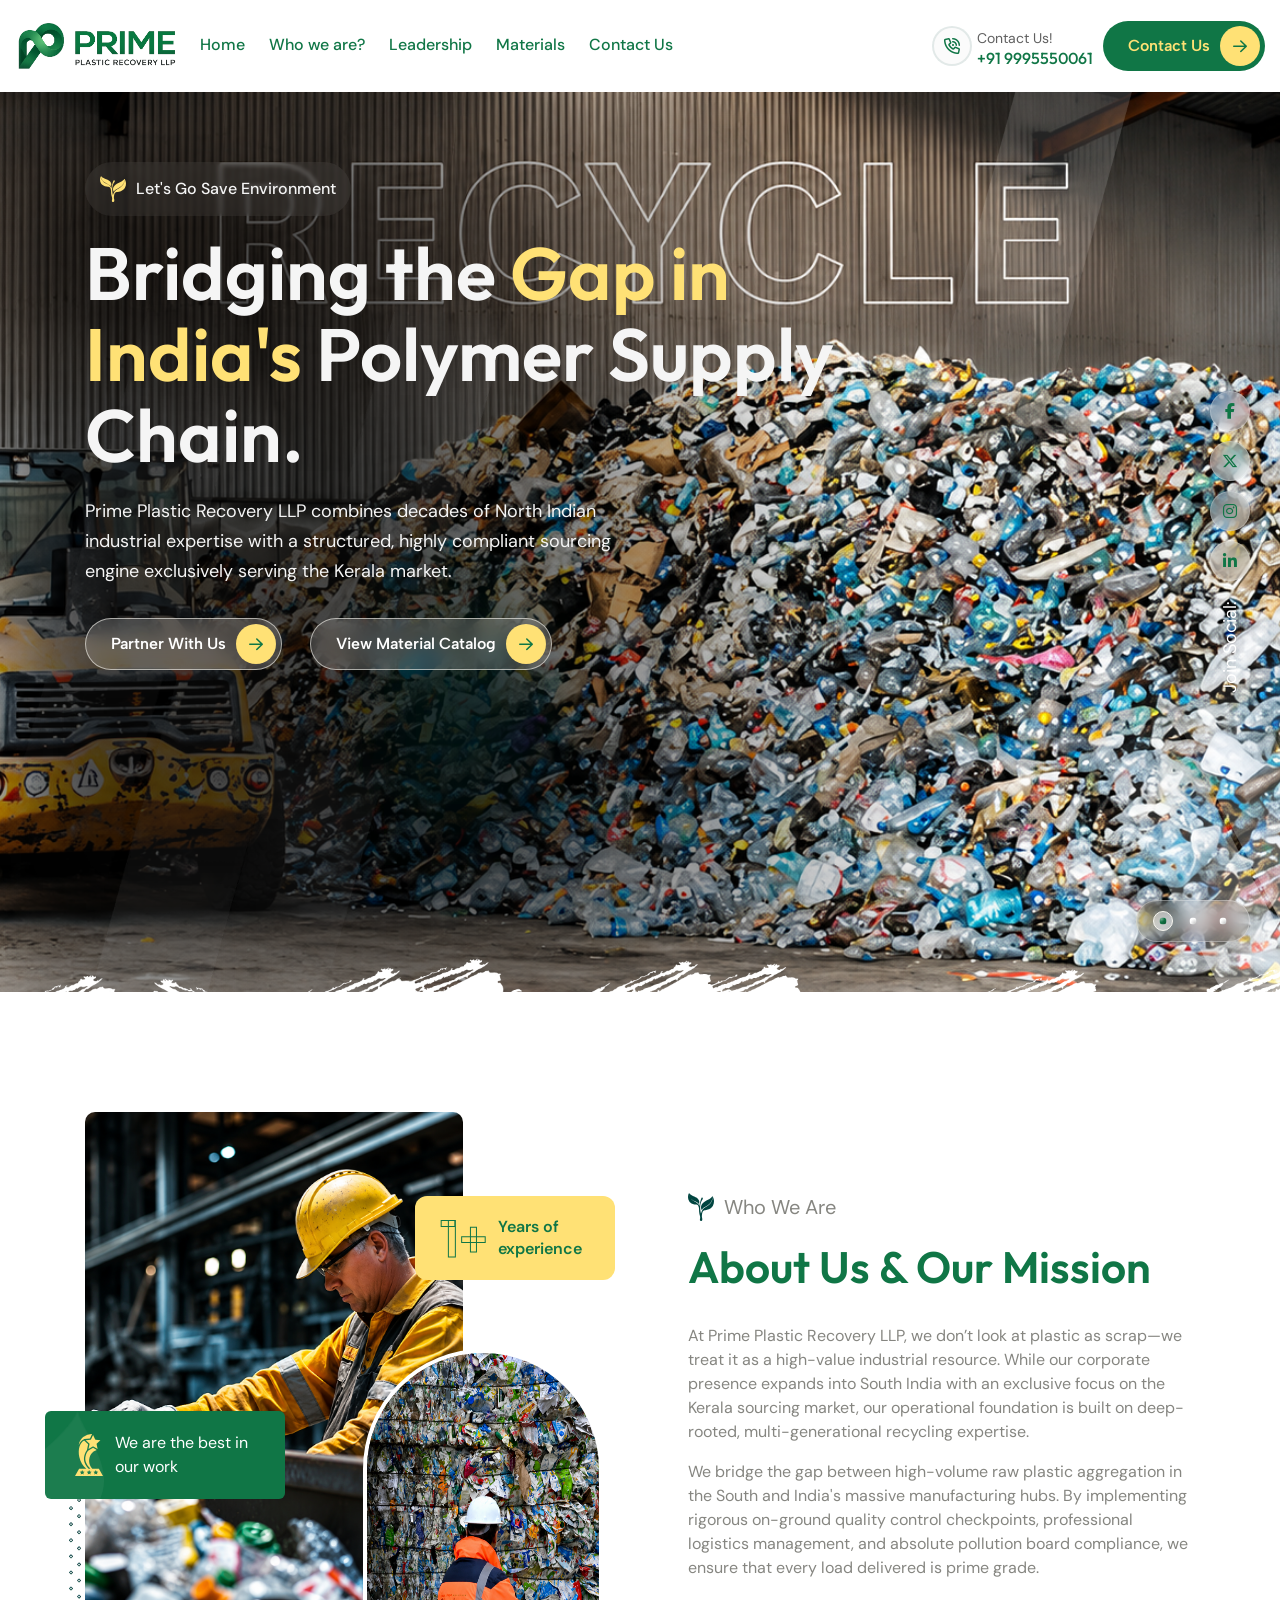
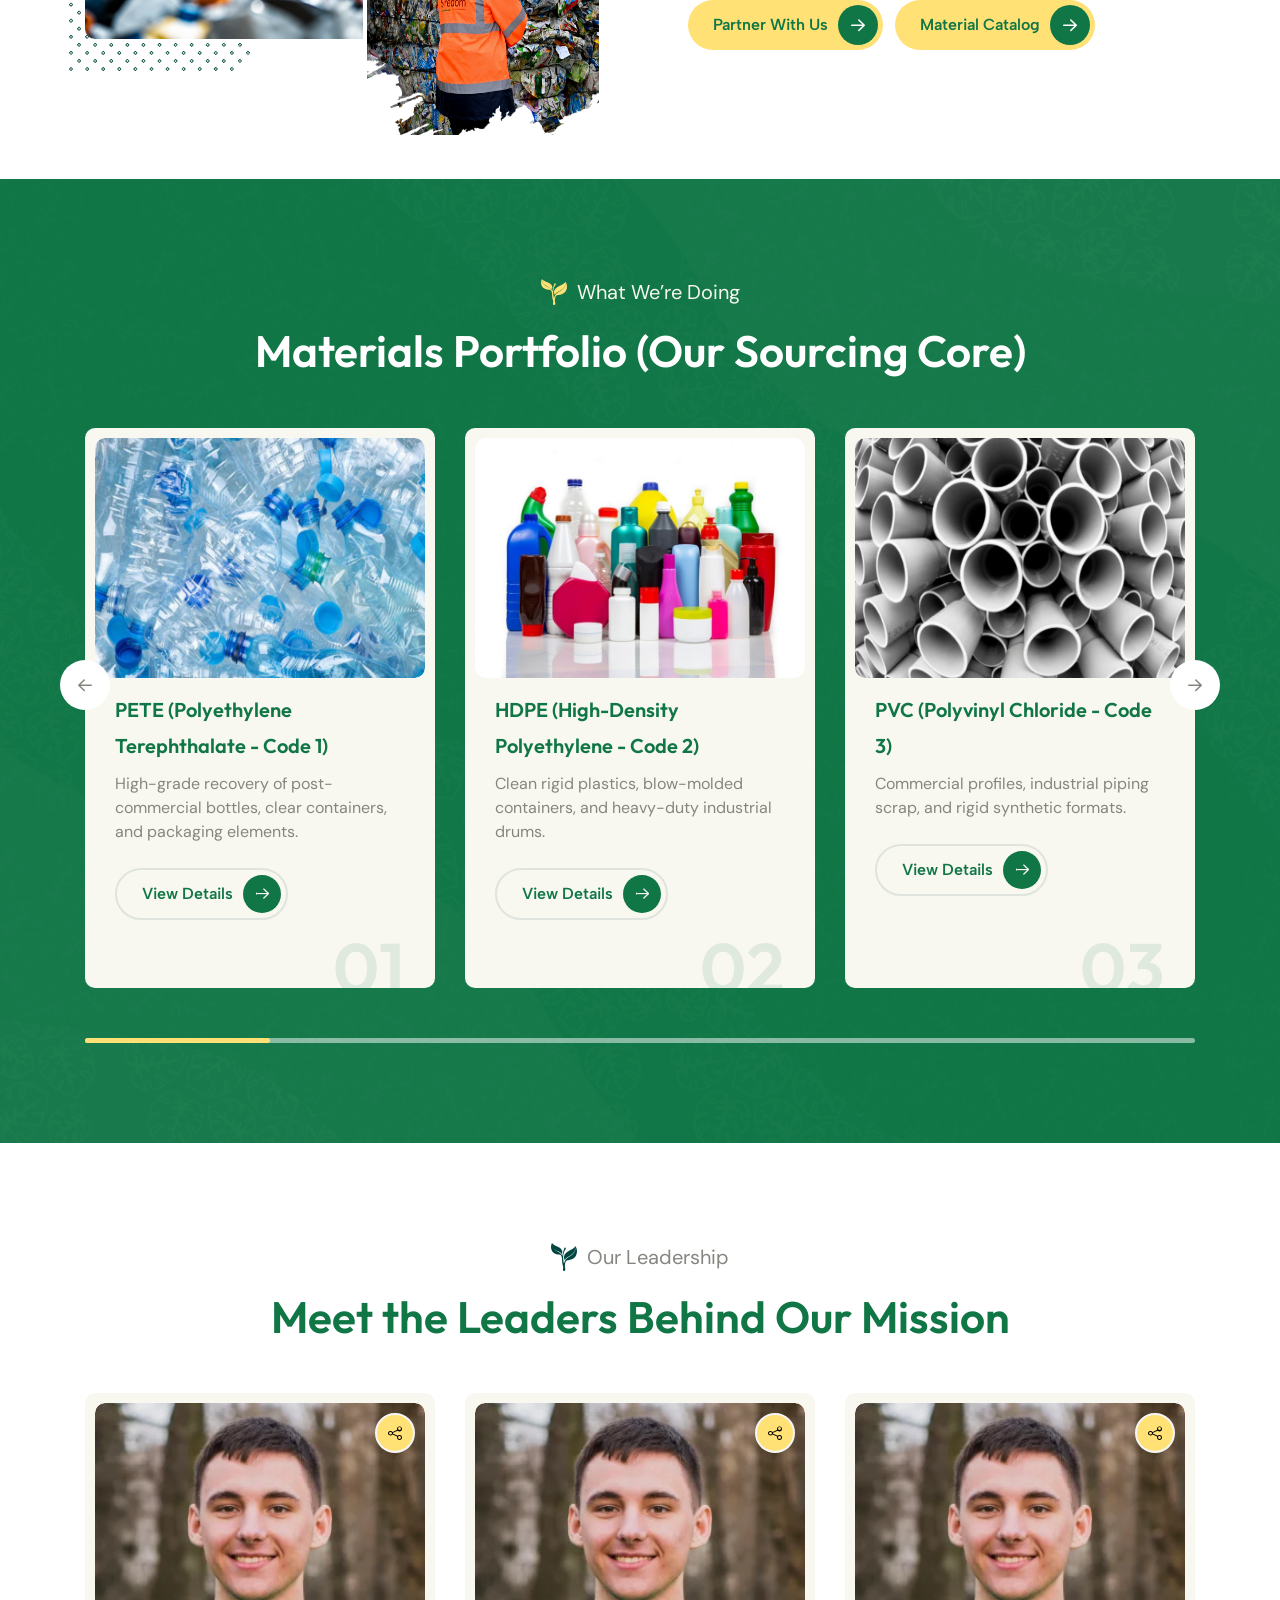
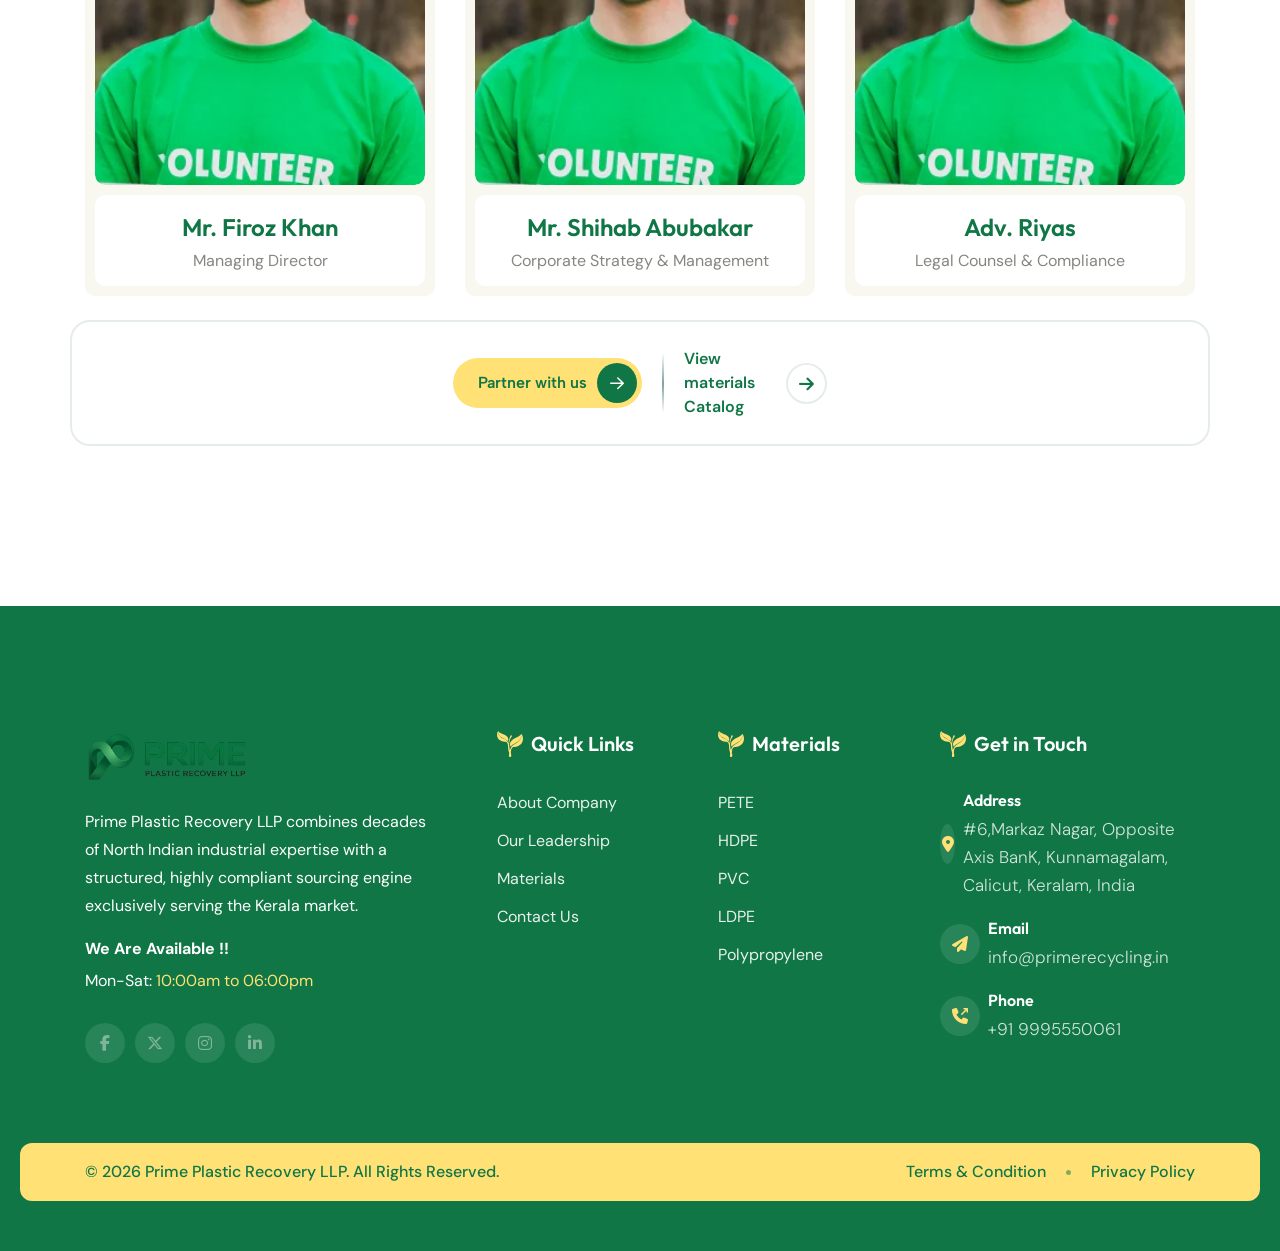
==== index.html @ 5f4ef7d2 "first commit" ====
<!DOCTYPE html>
<html lang="en">

<head>
	<!-- Required meta tags -->
	<meta charset="utf-8"/>
	<meta name="viewport" content="width=device-width, initial-scale=1, shrink-to-fit=no"/>

	<title>Prime Plastic Recovery LLP</title>

	<!-- Favicon -->
	<link rel="shortcut icon" type="image/x-icon" href="assets/img/logo/fev.png"/>

	<!-- Google fonts -->
	<link rel="preconnect" href="https://fonts.googleapis.com/"/>
	<link rel="preconnect" href="https://fonts.gstatic.com/" crossorigin/>
	<link href="https://fonts.googleapis.com/css2?family=Albert+Sans:ital,wght@0,100..900;1,100..900&amp;family=DM+Sans:ital,opsz,wght@0,9..40,100..1000;1,9..40,100..1000&amp;family=Outfit:wght@100..900&amp;display=swap" rel="stylesheet"/>

	<!-- Vendors Css -->
	<link rel="stylesheet" href="assets/vendor/animate/animate.min.css"/>
	<link rel="stylesheet" href="assets/vendor/fontawesome-pro/fontawesome.min.css"/>
	<link rel="stylesheet" href="assets/vendor/bootstrap/bootstrap.min.css"/>
	<link rel="stylesheet" href="assets/vendor/swiper/swiper-bundle.min.css"/>
	<link rel="stylesheet" href="assets/vendor/aos/aos.css"/>
	<link rel="stylesheet" href="assets/vendor/fancybox/fancybox.css"/>

	<!-- Main CSS -->
	<link rel="stylesheet" href="assets/css/spacing.css"/>
	<link rel="stylesheet" href="assets/css/main.css"/>
</head>

<body>

<!-- header-section start -->
<header class="header-section-3">
	<div class="header-bottom">
		<div class="container-fluid">
			<div class="row">
				<div class="col-xl-12">
					<div class="header-bottom-layout">
						<div class="header-left">
							<div class="logo-wrap">
								<a href='index.html'>
									<img src="assets/img/logo/logo.png" alt="logo"/>
								</a>
							</div>
							<nav class="main-menu d-none d-xl-block">
								<ul>
									<li><a href='index.html'>Home</a></li>
									<li><a href='about.html'>Who we are?</a></li>
									<li><a href='services.html'>Leadership</a></li>
									<li><a href='services.html'>Materials</a></li>
									<li><a href='contact.html'>Contact Us</a></li>
								</ul>
							</nav>
						</div>
						<div class="header-right">
							<div class="header-info d-none d-xl-flex">
								<div class="header-info-icon">
									<i class="fa-regular fa-phone-volume"></i>
								</div>
								<div class="header-info-content">
									<span>Contact Us!</span>
									<p><a href="tel:+919995550061">+91 9995550061</a></p>
								</div>
							</div>
							<div class="header-btn-wrap d-none d-xl-flex">
								<a class='e-primary-btn has-icon' href='contact.html'>
									Contact Us
									<span class="icon-wrap">
										<span class="icon"><i class="fa-regular fa-arrow-right"></i><i class="fa-regular fa-arrow-right"></i></span>
									</span>
								</a>
							</div>
							
							<div class="header-bar open-mobile-menu d-xl-none" data-toggle="menubar">
								<div class="bar bar-1"></div>
								<div class="bar bar-2"></div>
								<div class="bar bar-3"></div>
							</div>
						</div>
					</div>
				</div>
			</div>
		</div>
	</div>
</header>
<!-- header-section end -->

<!-- off-canvas-sidebar start -->
<div class="off-canvas-sidebar">
	<div class="off-canvas-sidebar-body">
		<div class="off-canvas-sidebar-close" data-close="sidebar">
			<i class="fa-regular fa-xmark"></i>
		</div>
		<div class="off-canvas-logo m-b-20">
			<a href='index.html'>
				<img src="assets/img/logo/logo.svg" alt="logo"/>
			</a>
		</div>
		<div class="off-canvas-text m-b-30">
			<p>
				Prime Plastic Recovery LLP
combines decades of North Indian industrial expertise with a structured, highly compliant sourcing engine exclusively serving the Kerala market.
			</p>
		</div>
		<div class="off-canvas-thumb m-b-40">
			<img src="assets/img/thumbs/thumb-3.webp" alt="thumb"/>
		</div>
		<div class="off-canvas-contact m-b-40">
			<a href="#" class="off-canvas-contact-item">
				<div class="icon">
					<i class="fa-solid fa-location-dot"></i>
				</div>
				<div class="text">
					<h6>Address</h6>
					<p>#6,Markaz Nagar, Opposite Axis BanK, Kunnamagalam, Calicut, Keralam, India</p>
				</div>
			</a>
			<a href="mailto:info@primerecycling.in" class="off-canvas-contact-item">
				<div class="icon">
					<i class="fa-solid fa-paper-plane"></i>
				</div>
				<div class="text">
					<h6>Email</h6>
					<p>info@primerecycling.in</p>
				</div>
			</a>
			<a href="tel:+70264566579" class="off-canvas-contact-item">
				<div class="icon">
					<i class="fa-solid fa-phone-arrow-up-right"></i>
				</div>
				<div class="text">
					<h6>Phone</h6>
					<p>+91 9995550061</p>
				</div>
			</a>
		</div>
		<div class="off-canvas-social-links">
			<a href="https://facebook.com/">
				<i class="fab fa-facebook-f"></i>
			</a>
			<a href="https://twitter.com/">
				<i class="fab fa-x-twitter"></i>
			</a>
			<a href="https://www.instagram.com/">
				<i class="fab fa-instagram"></i>
			</a>
			<a href="https://linkedin.com/">
				<i class="fab fa-linkedin-in"></i>
			</a>
		</div>
	</div>
	<div class="off-canvas-sidebar-overlay" data-close="sidebar"></div>
</div>
<!-- off-canvas-sidebar end -->

<!-- off-canvas-menubar start -->
<div class="off-canvas-menubar">
	<div class="off-canvas-menubar-body">
		<div class="off-canvas-head">
			<div class="off-canvas-logo">
				<a href='index.html'>
					<img src="assets/img/logo/logo.svg" alt="logo"/>
				</a>
			</div>
			<div class="off-canvas-menubar-close" data-close="menubar">
				<i class="fa-regular fa-xmark"></i>
			</div>
		</div>
		<div class="off-canvas-menu">
			<ul>
				<li><a href='index.html'>Home</a></li>
				<li><a href='about.html'>Who we are?</a></li>
				<li><a href='services.html'>Leadership</a></li>
				<li><a href='services.html'>Materials</a></li>
				<li><a href='contact.html'>Contact Us</a></li>
			</ul>
		</div>
	</div>
	<div class="off-canvas-menubar-overlay" data-close="menubar"></div>
</div>
<!-- off-canvas-menubar end -->

<main >
	<!-- hero-section start -->
	<section class="hero-slider-active-1" >
		<div class="swiper">
			<div class="swiper-wrapper">
				<div class="swiper-slide">
					<div class="hero-side" style="background-image: url(assets/img/bg/hero\ 1.png)">
						<div class="container">
							<div class="row">
								<div class="col-xl-12">
									<div class="hero-content-1">
										<div class="subtitle" data-animation="animate__fadeInUp" data-delay="0.3s">
											<img src="assets/img/icons/icon-1.svg" alt="icon-1"/>
											<span>Let's Go Save Environment</span>
										</div>
										<div class="title" data-animation="animate__fadeInUp" data-delay="0.4s">
											<h1>
												Bridging the <span>Gap in India's</span> Polymer Supply Chain.
											</h1>
										</div>
										<div class="text" data-animation="animate__fadeInUp" data-delay="0.5s">
											<p>
												Prime Plastic Recovery LLP
												combines decades of North Indian industrial expertise with a structured, highly compliant sourcing engine exclusively serving the Kerala market.
											</p>
										</div>
										<div class="join-us" data-animation="animate__fadeInUp" data-delay="0.6s">
											<a class='e-primary-btn has-icon' href=''>
												Partner With Us
												<span class="icon-wrap"><span class="icon"><i class="fa-regular fa-arrow-right"></i><i class="fa-regular fa-arrow-right"></i></span></span>
											</a>
											<a class='e-primary-btn has-icon' href='.'>
												View Material Catalog
												<span class="icon-wrap"><span class="icon"><i class="fa-regular fa-arrow-right"></i><i class="fa-regular fa-arrow-right"></i></span></span>
											</a>
										</div>
										
									</div>
								</div>
							</div>
						</div>
						<div class="group-shape-1">
							<img src="assets/img/shapes/group-shape-1.webp" alt="group-shape-1"/>
						</div>
						<div class="s-shape-1">
							<img src="assets/img/shapes/shape-2.webp" alt="s-shape-1"/>
						</div>
					</div>
				</div>
				<div class="swiper-slide">
					<div class="hero-side" style="background-image: url(assets/img/bg/hero\ 2.png)">
						<div class="container">
							<div class="row">
								<div class="col-xl-12">
									<div class="hero-content-1">
										<div class="subtitle" data-animation="animate__fadeInUp" data-delay="0.3s">
											<img src="assets/img/icons/icon-1.svg" alt="icon-1"/>
											<span>Let’s Act for Nature’s Future</span>
										</div>
										<div class="title" data-animation="animate__fadeInUp" data-delay="0.4s">
											<h1>
													Bridging the <span>Gap in India's</span> Polymer Supply Chain.
											</h1>
										</div>
										<div class="text" data-animation="animate__fadeInUp" data-delay="0.5s">
											<p>
												Prime Plastic Recovery LLP
												combines decades of North Indian industrial expertise with a structured, highly compliant sourcing engine exclusively serving the Kerala market.
											</p>
										</div>
										<div class="join-us" data-animation="animate__fadeInUp" data-delay="0.6s">
											<a class='e-primary-btn has-icon' href='.'>
												Partner With Us
												<span class="icon-wrap"><span class="icon"><i class="fa-regular fa-arrow-right"></i><i class="fa-regular fa-arrow-right"></i></span></span>
											</a>
											<a class='e-primary-btn has-icon' href='.'>
												View Material Catalog
												<span class="icon-wrap"><span class="icon"><i class="fa-regular fa-arrow-right"></i><i class="fa-regular fa-arrow-right"></i></span></span>
											</a>
										</div>
									</div>
								</div>
							</div>
						</div>
						<div class="group-shape-1">
							<img src="assets/img/shapes/group-shape-1.webp" alt="group-shape-1"/>
						</div>
						<div class="s-shape-1">
							<img src="assets/img/shapes/shape-2.webp" alt="s-shape-1"/>
						</div>
					</div>
				</div>
				<div class="swiper-slide">
					<div class="hero-side" style="background-image: url(assets/img/bg/hero\ 3.png)">
						<div class="container">
							<div class="row">
								<div class="col-xl-12">
									<div class="hero-content-1">
										<div class="subtitle" data-animation="animate__fadeInUp" data-delay="0.3s">
											<img src="assets/img/icons/icon-1.svg" alt="icon-1"/>
											<span>Let's Go Save Environment</span>
										</div>
										<div class="title" data-animation="animate__fadeInUp" data-delay="0.4s">
											<h1>
													Bridging the <span>Gap in India's</span> Polymer Supply Chain.
											</h1>
										</div>
										<div class="text" data-animation="animate__fadeInUp" data-delay="0.5s">
											<p>
												Prime Plastic Recovery LLP
												combines decades of North Indian industrial expertise with a structured, highly compliant sourcing engine exclusively serving the Kerala market.
											</p>
										</div>
										<div class="join-us" data-animation="animate__fadeInUp" data-delay="0.6s">
											<a class='e-primary-btn has-icon' href='.'>
												Partner With Us
												<span class="icon-wrap"><span class="icon"><i class="fa-regular fa-arrow-right"></i><i class="fa-regular fa-arrow-right"></i></span></span>
											</a>
											<a class='e-primary-btn has-icon' href='.'>
												View Material Catalog
												<span class="icon-wrap"><span class="icon"><i class="fa-regular fa-arrow-right"></i><i class="fa-regular fa-arrow-right"></i></span></span>
											</a>
										</div>
									</div>
								</div>
							</div>
						</div>
						<div class="group-shape-1">
							<img src="assets/img/shapes/group-shape-1.webp" alt="group-shape-1"/>
						</div>
						<div class="s-shape-1">
							<img src="assets/img/shapes/shape-2.webp" alt="s-shape-1"/>
						</div>
					</div>
				</div>
			</div>
		</div>
		<div class="hero-slider-pagination-1"></div>
		<div class="hero-slider-social">
			<div class="social-links">
				<a href="https://facebook.com/">
					<i class="fab fa-facebook-f"></i>
				</a>
				<a href="https://twitter.com/">
					<i class="fab fa-x-twitter"></i>
				</a>
				<a href="https://www.instagram.com/">
					<i class="fab fa-instagram"></i>
				</a>
				<a href="https://linkedin.com/">
					<i class="fab fa-linkedin-in"></i>
				</a>
			</div>
			<div class="text">Join Social:</div>
		</div>
	</section>
	<!-- hero-section end -->
    <!-- about-us-section start -->
	<section class="about-us-section m-t-120 m-t-md-100 m-t-xs-80">
		<div class="container">
			<div class="row align-items-center">
				<div class="col-xl-6">
					<div class="shape-wrapped-thumb-1" data-aos="fade-up" data-aos-duration="1000" data-aos-delay="200">
						<img src="assets/img/thumbs/abt-2.png" alt="thumb"/>
						<div class="experience-shape-2">
							<h3>
								<span class="purecounter" data-purecounter-duration="2" data-purecounter-end="2">0</span>+
							</h3>
							<p>Years of experience</p>
						</div>
						<div class="award-shape" style="background-image: url(assets/img/shapes/shape-18.webp)">
							<img src="assets/img/icons/icon-6.svg" alt="icon"/>
							<p>We are the best in our work</p>
						</div>
						<div class="box-shape">
							<img src="assets/img/shapes/shape-14.webp" alt="box-shape"/>
						</div>
						<div class="positioned-shape">
							<div class="shape-wrapped-thumb-2">
								<div class="video-thumb">
									<img src="assets/img/thumbs/abt-1.png" style="height: 390px !important; ;" alt="thumb"/>
								</div>
								<div class="vector-shape">
									<img src="assets/img/shapes/shape-19.webp" alt="vector-shape"/>
								</div>
							</div>
						</div>
					</div>
				</div>
				<div class="col-xl-6 ps-5 mb-5">
					<div class="why-us-content" data-aos="fade-up" data-aos-delay="400" data-aos-duration="1000">
						<div class="common-subtitle">
							<img alt="icon-2" src="assets/img/icons/icon-2.svg"> <span>Who We Are</span>
						</div>
						<div class="common-title text-start">
							<h2>About Us & Our Mission</h2>
						</div>
						<div class="text">
							<p>At Prime Plastic Recovery LLP, we don’t look at plastic as scrap—we treat it as a high-value industrial resource. While our corporate presence expands into South India with an exclusive focus on the Kerala sourcing market, our operational foundation is built on deep-rooted, multi-generational recycling expertise.</p>
							<p>We bridge the gap between high-volume raw plastic aggregation in the South and India's massive manufacturing hubs. By implementing rigorous on-ground quality control checkpoints, professional logistics management, and absolute pollution board compliance, we ensure that every load delivered is prime grade.</p>
						</div>
						
						<div class="annual-donation-wrap">
							<div class="blog-btn">
								<a class='e-primary-btn has-icon' href='.'>Partner With Us <span class="icon-wrap"><span class="icon"><i class="fa-regular fa-arrow-right"></i> <i class="fa-regular fa-arrow-right"></i></span></span></a> &nbsp;
								<a class='e-primary-btn has-icon' href='.'>Material Catalog <span class="icon-wrap"><span class="icon"><i class="fa-regular fa-arrow-right"></i> <i class="fa-regular fa-arrow-right"></i></span></span></a>
							</div>
							
						</div>
					</div>
				</div>
			</div>
		</div>
	</section>
	<!-- about-us-section end -->

    <!-- services-we-offer-section start -->
	<section class="services-we-offer-section p-t-100 p-b-100 p-t-xs-80 p-b-xs-80" style="background-image: url('assets/img/bg/services-we-offer-bg.webp')">
		<div class="container">
			<div class="text-center m-b-50 m-b-xs-40">
				<div class="common-subtitle" data-aos="fade-up" data-aos-delay="200" data-aos-duration="1000">
					<img alt="icon" src="assets/img/icons/icon-1.svg"> <span>What We’re Doing</span>
				</div>
				<div class="common-title m-b-0" data-aos="fade-up" data-aos-delay="400" data-aos-duration="1000">
					<h2>Materials Portfolio (Our Sourcing Core)</h2>
				</div>
			</div>
			<div class="row">
				<div class="col-xl-12">
					<div class="service-slider-active" data-aos="fade-up" data-aos-delay="600" data-aos-duration="1000">
						<div class="swiper">
							<div class="swiper-wrapper">
								<div class="swiper-slide">
									<div class="service-card-3">
										<div class="thumb">
											<a href=''><img alt="thumb" src="assets/img/thumbs/PETE (Polyethylene Terephthalate - Code 1).png"></a>
										</div>
										<div class="content">
											<div class="donation-wrap">
												<div class="content-top">
													<div class="title">
														<h3><a href=''>PETE (Polyethylene Terephthalate - Code 1)</a></h3>
													</div>
													<div class="text">
														<p>High-grade recovery of post-commercial bottles, clear containers, and packaging elements.</p>
													</div>
												</div><a class='e-primary-btn has-icon d-btn' href=''>View Details <span class="icon-wrap"><span class="icon"><i class="fa-regular fa-arrow-right"></i> <i class="fa-regular fa-arrow-right"></i></span></span></a>
											</div>
										</div>
										<div class="card-number-2">
											<h1>01</h1>
										</div>
									</div>
								</div>
								<div class="swiper-slide">
									<div class="service-card-3">
										<div class="thumb">
											<a href=''><img alt="thumb" src="assets/img/thumbs/HDPE (High-Density Polyethylene - Code 2).png"></a>
										</div>
										<div class="content">
											<div class="donation-wrap">
												<div class="content-top">
													<div class="title">
														<h3><a href=''>HDPE (High-Density Polyethylene - Code 2)</a></h3>
													</div>
													<div class="text">
														<p> Clean rigid plastics, blow-molded containers, and heavy-duty industrial drums.</p>
													</div>
												</div><a class='e-primary-btn has-icon d-btn' href=''>View Details <span class="icon-wrap"><span class="icon"><i class="fa-regular fa-arrow-right"></i> <i class="fa-regular fa-arrow-right"></i></span></span></a>
											</div>
										</div>
										<div class="card-number-2">
											<h1>02</h1>
										</div>
									</div>
								</div>
								<div class="swiper-slide">
									<div class="service-card-3">
										<div class="thumb">
											<a href=''><img alt="thumb" src="assets/img/thumbs/_PVC (Polyvinyl Chloride - Code 3).png"></a>
										</div>
										<div class="content">
											<div class="donation-wrap">
												<div class="content-top">
													<div class="title">
														<h3><a href=''>PVC (Polyvinyl Chloride - Code 3)</a></h3>
													</div>
													<div class="text">
														<p>Commercial profiles, industrial piping scrap, and rigid synthetic formats.</p>
													</div>
												</div><a class='e-primary-btn has-icon d-btn' href=''>View Details <span class="icon-wrap"><span class="icon"><i class="fa-regular fa-arrow-right"></i> <i class="fa-regular fa-arrow-right"></i></span></span></a>
											</div>
										</div>
										<div class="card-number-2">
											<h1>03</h1>
										</div>
									</div>
								</div>
								<div class="swiper-slide">
									<div class="service-card-3">
										<div class="thumb">
											<a href="#"><img alt="thumb" src="assets/img/thumbs/LDPE (Low-Density Polyethylene - Code 4).png"></a>
										</div>
										<div class="content">
											<div class="donation-wrap">
												<div class="content-top">
													<div class="title">
														<h3><a href=''>LDPE (Low-Density Polyethylene - Code 4)</a></h3>
													</div>
													<div class="text">
														<p>Industrial packaging films, pallet wraps, and flexible liners baled for optimal high-density transport.</p>
													</div>
												</div><a class='e-primary-btn has-icon d-btn' href=''>View Details <span class="icon-wrap"><span class="icon"><i class="fa-regular fa-arrow-right"></i> <i class="fa-regular fa-arrow-right"></i></span></span></a>
											</div>
										</div>
										<div class="card-number-2">
											<h1>04</h1>
										</div>
									</div>
								</div>
								<div class="swiper-slide">
									<div class="service-card-3">
										<div class="thumb">
											<a href="#"><img alt="thumb" src="assets/img/thumbs/PP (Polypropylene - Code 5).png"></a>
										</div>
										<div class="content">
											<div class="donation-wrap">
												<div class="content-top">
													<div class="title">
														<h3><a href=''>PP (Polypropylene - Code 5)</a></h3>
													</div>
													<div class="text">
														<p>Rigid multi-use containers, battery casings, and woven polymer sacks optimized for secondary granulators.</p>
													</div>
												</div><a class='e-primary-btn has-icon d-btn' href=''>View Details <span class="icon-wrap"><span class="icon"><i class="fa-regular fa-arrow-right"></i> <i class="fa-regular fa-arrow-right"></i></span></span></a>
											</div>
										</div>
										<div class="card-number-2">
											<h1>05</h1>
										</div>
									</div>
								</div>
								<div class="swiper-slide">
									<div class="service-card-3">
										<div class="thumb">
											<a href="#"><img alt="thumb" src="assets/img/thumbs/Other Polymers (Code 7).png"></a>
										</div>
										<div class="content">
											<div class="donation-wrap">
												<div class="content-top">
													<div class="title">
														<h3><a href=''>Other Polymers (Code 7)</a></h3>
													</div>
													<div class="text">
														<p>Complex and multi-layered technical engineering plastics managed through specialized circular value chains.</p>
													</div>
												</div><a class='e-primary-btn has-icon d-btn' href=''>View Details <span class="icon-wrap"><span class="icon"><i class="fa-regular fa-arrow-right"></i> <i class="fa-regular fa-arrow-right"></i></span></span></a>
											</div>
										</div>
										<div class="card-number-2">
											<h1>06</h1>
										</div>
									</div>
								</div>
							</div>
						</div>
						<div class="service-pagination-wrap">
							<div class="service-pagination"></div>
						</div>
						<div class="service-button-prev">
							<i class="fa-regular fa-arrow-left"></i>
						</div>
						<div class="service-button-next">
							<i class="fa-regular fa-arrow-right"></i>
						</div>
					</div>
				</div>
			</div>
		</div>
	</section>
	<!-- services-we-offer-section end -->

	<!-- volunteer-section start -->
	<section class="volunteer-section p-t-100 p-b-100 p-t-xs-80 p-b-xs-80">
		<div class="container text-center">
			<div class="text-center m-b-50 m-b-xs-40">
				<div class="common-subtitle" data-aos="fade-up" data-aos-delay="200" data-aos-duration="1000">
					<img alt="icon-2" src="assets/img/icons/icon-2.svg"> <span>Our Leadership</span>
				</div>
				<div class="common-title m-b-0" data-aos="fade-up" data-aos-delay="400" data-aos-duration="1000">
					<h2>Meet the Leaders Behind Our Mission</h2>
				</div>
			</div>
			<div class="row row-gap-4 p-b-60" data-aos="fade-up" data-aos-delay="600" data-aos-duration="1000">
				<div class="col-xl-4 col-lg-4 col-md-6">
					<div class="volunteer-card">
						<a href=''>
							<div class="thumb"><img alt="thumb-17" src="assets/img/thumbs/thumb-20.webp"></div>
							<div class="author-info">
								<h5>Mr. Firoz Khan</h5>
								<p>Managing Director</p>
							</div></a>
						<div class="socials">
							<button class="share-button"><i class="fa-light fa-share-nodes"></i></button>
							<div class="social-links">
								<a href=""><i class="fa-solid fa-phone-arrow-up-right"></i></a> <a href=""><i class="fa-solid fa-paper-plane"></i></a>
							</div>
						</div>
					</div>
				</div>
				<div class="col-xl-4 col-lg-4 col-md-6">
					<div class="volunteer-card">
						<a href=''>
							<div class="thumb"><img alt="thumb-17" src="assets/img/thumbs/thumb-20.webp"></div>
							<div class="author-info">
								<h5> Mr. Shihab Abubakar</h5>
								<p>Corporate Strategy & Management</p>
							</div></a>
						<div class="socials">
							<button class="share-button"><i class="fa-light fa-share-nodes"></i></button>
							<div class="social-links">
								<a href=""><i class="fa-solid fa-phone-arrow-up-right"></i></a> <a href=""><i class="fa-solid fa-paper-plane"></i></a>
							</div>
						</div>
					</div>
				</div>
				<div class="col-xl-4 col-lg-4 col-md-6">
					<div class="volunteer-card">
						<a href=''>
							<div class="thumb"><img alt="thumb-17" src="assets/img/thumbs/thumb-20.webp"></div>
							<div class="author-info">
								<h5>Adv. Riyas</h5>
								<p>Legal Counsel & Compliance</p>
							</div></a>
						<div class="socials">
							<button class="share-button"><i class="fa-light fa-share-nodes"></i></button>
							<div class="social-links">
								<a href=""><i class="fa-solid fa-phone-arrow-up-right"></i></a> <a href=""><i class="fa-solid fa-paper-plane"></i></a>
							</div>
						</div>
					</div>
				</div>
	
			<div class="contact-details" data-aos="fade-up" data-aos-delay="200" data-aos-duration="1000">
				<div class="details-btn">
					<a class='e-primary-btn has-icon' href=''>Partner with us<span class="icon-wrap"><span class="icon"><i class="fa-regular fa-arrow-right"></i> <i class="fa-regular fa-arrow-right"></i></span></span></a>
				</div>
				<div class="join-us-btn">
					<a class='review-btn' href=''><img alt="shape-12" src="assets/img/shapes/shape-12.webp"> <span>View materials Catalog</span> <i class="fa-solid fa-arrow-right"></i></a>
				</div>
			</div>
		</div>
	</section>
	<!-- volunteer-section end -->
	
<!-- footer-section start -->
<footer class="footer-section footer-section-2 p-t-125 p-t-md-100 p-t-xs-80 p-b-50">
	<div class="container">
		<div class="row justify-content-between row-gap-md-5 row-gap-4 p-b-80">
			<div class="col-xl-4 col-lg-8 col-md-7">
				<div class="footer-widget">
					<div class="about-widget">
						<div class="footer-logo">
							<a href='index.html'>
								<img src="assets/img/logo/logo.png" alt="logo"/>
							</a>
						</div>
						<div class="text">
							<p>
								Prime Plastic Recovery LLP
								combines decades of North Indian industrial expertise with a structured, highly compliant sourcing engine exclusively serving the Kerala market.
							</p>
						</div>
						<div class="info">
							<p><b>We Are Available !!</b></p>
							<p>Mon-Sat: <span>10:00am to 06:00pm</span></p>
						</div>
						<div class="social-links">
							<a href="https://facebook.com/">
								<i class="fab fa-facebook-f"></i>
							</a>
							<a href="https://twitter.com/">
								<i class="fab fa-x-twitter"></i>
							</a>
							<a href="https://www.instagram.com/">
								<i class="fab fa-instagram"></i>
							</a>
							<a href="https://linkedin.com/">
								<i class="fab fa-linkedin-in"></i>
							</a>
						</div>
					</div>
				</div>
			</div>
			<div class="col-xl-2 col-lg-4 col-md-5">
				<div class="footer-widget">
					<h3 class="w-title">
						<span><img src="assets/img/icons/icon-1.svg" alt="icon"/></span>
						Quick Links
					</h3>
					<ul>
						<li><a href=''>About Company</a></li>
						<li><a href=''>Our Leadership</a></li>
						<li><a href=''>Materials</a></li>
						<li><a href=''>Contact Us</a></li>
					</ul>
				</div>
			</div>
			<div class="col-xl-2 col-lg-4 col-md-5">
				<div class="footer-widget">
					<h3 class="w-title">
						<span><img src="assets/img/icons/icon-1.svg" alt="icon"/></span>
						Materials
					</h3>
					<ul>
						<li><a href=''>PETE</a></li>
						<li><a href=''>HDPE</a></li>
						<li><a href=''>PVC</a></li>
						<li><a href=''>LDPE</a></li>
						<li><a href=''>Polypropylene</a></li>
					</ul>
				</div>
			</div>
			<div class="col-xl-3 col-lg-4 col-md-5">
				<div class="footer-widget">
					<h3 class="w-title">
						<span><img src="assets/img/icons/icon-1.svg" alt="icon"/></span>
						Get in Touch
					</h3>
					<div class="get-in-touch">
						<a href="#" class="footer-address">
							<div class="icon">
								<i class="fa-solid fa-location-dot"></i>
							</div>
							<div class="text">
								<h6>Address</h6>
								<p>#6,Markaz Nagar, Opposite Axis BanK, Kunnamagalam, Calicut, Keralam, India</p>
							</div>
						</a>
						<a href="mailto:info@primerecycling.in" class="email">
							<div class="icon">
								<i class="fa-solid fa-paper-plane"></i>
							</div>
							<div class="text">
								<h6>Email</h6>
								<p>info@primerecycling.in</p>
							</div>
						</a>
						<a href="tel:+70264566579" class="phone">
							<div class="icon">
								<i class="fa-solid fa-phone-arrow-up-right"></i>
							</div>
							<div class="text">
								<h6>Phone</h6>
								<p>+91 9995550061</p>
							</div>
						</a>
					</div>
				</div>
			</div>
		</div>
	</div>
	<div class="footer-bottom">
		<div class="row">
			<div class="col-xl-12">
				<div class="container">
					<div class="footer-bottom-layout">
						<div class="footer-copyright">
							© 2026 Prime Plastic Recovery LLP. All Rights Reserved.
						</div>
						<div class="footer-bottom-menu">
							<ul>
								<li><a href='contact.html'>Terms & Condition</a></li>
								<li><a href='contact.html'>Privacy Policy</a></li>
							</ul>
						</div>
					</div>
				</div>
			</div>
		</div>
	</div>
</footer>
<!-- footer-section end -->

<!-- Vendors Js -->
<script src="assets/vendor/jquery/jquery.min.js"></script>
<script src="assets/vendor/popper/popper.min.js"></script>
<script src="assets/vendor/bootstrap/bootstrap.min.js"></script>
<script src="assets/vendor/swiper/swiper-bundle.min.js"></script>
<script src="assets/vendor/aos/aos.js"></script>
<script src="assets/vendor/fancybox/fancybox.umd.js"></script>
<script src="assets/vendor/counter/purecounter.js"></script>

<!-- Main Js -->
<script src="assets/js/script.js"></script>
</body>

</html>
---- assets/css/spacing.css ----
.m-t-0{margin-top:0px}.m-b-0{margin-bottom:0px}.m-l-0{margin-left:0px}.m-r-0{margin-right:0px}.m-t-5{margin-top:5px}.m-b-5{margin-bottom:5px}.m-l-5{margin-left:5px}.m-r-5{margin-right:5px}.m-t-10{margin-top:10px}.m-b-10{margin-bottom:10px}.m-l-10{margin-left:10px}.m-r-10{margin-right:10px}.m-t-15{margin-top:15px}.m-b-15{margin-bottom:15px}.m-l-15{margin-left:15px}.m-r-15{margin-right:15px}.m-t-20{margin-top:20px}.m-b-20{margin-bottom:20px}.m-l-20{margin-left:20px}.m-r-20{margin-right:20px}.m-t-25{margin-top:25px}.m-b-25{margin-bottom:25px}.m-l-25{margin-left:25px}.m-r-25{margin-right:25px}.m-t-30{margin-top:30px}.m-b-30{margin-bottom:30px}.m-l-30{margin-left:30px}.m-r-30{margin-right:30px}.m-t-35{margin-top:35px}.m-b-35{margin-bottom:35px}.m-l-35{margin-left:35px}.m-r-35{margin-right:35px}.m-t-40{margin-top:40px}.m-b-40{margin-bottom:40px}.m-l-40{margin-left:40px}.m-r-40{margin-right:40px}.m-t-45{margin-top:45px}.m-b-45{margin-bottom:45px}.m-l-45{margin-left:45px}.m-r-45{margin-right:45px}.m-t-50{margin-top:50px}.m-b-50{margin-bottom:50px}.m-l-50{margin-left:50px}.m-r-50{margin-right:50px}.m-t-55{margin-top:55px}.m-b-55{margin-bottom:55px}.m-l-55{margin-left:55px}.m-r-55{margin-right:55px}.m-t-60{margin-top:60px}.m-b-60{margin-bottom:60px}.m-l-60{margin-left:60px}.m-r-60{margin-right:60px}.m-t-65{margin-top:65px}.m-b-65{margin-bottom:65px}.m-l-65{margin-left:65px}.m-r-65{margin-right:65px}.m-t-70{margin-top:70px}.m-b-70{margin-bottom:70px}.m-l-70{margin-left:70px}.m-r-70{margin-right:70px}.m-t-75{margin-top:75px}.m-b-75{margin-bottom:75px}.m-l-75{margin-left:75px}.m-r-75{margin-right:75px}.m-t-80{margin-top:80px}.m-b-80{margin-bottom:80px}.m-l-80{margin-left:80px}.m-r-80{margin-right:80px}.m-t-85{margin-top:85px}.m-b-85{margin-bottom:85px}.m-l-85{margin-left:85px}.m-r-85{margin-right:85px}.m-t-90{margin-top:90px}.m-b-90{margin-bottom:90px}.m-l-90{margin-left:90px}.m-r-90{margin-right:90px}.m-t-95{margin-top:95px}.m-b-95{margin-bottom:95px}.m-l-95{margin-left:95px}.m-r-95{margin-right:95px}.m-t-100{margin-top:100px}.m-b-100{margin-bottom:100px}.m-l-100{margin-left:100px}.m-r-100{margin-right:100px}.m-t-105{margin-top:105px}.m-b-105{margin-bottom:105px}.m-l-105{margin-left:105px}.m-r-105{margin-right:105px}.m-t-110{margin-top:110px}.m-b-110{margin-bottom:110px}.m-l-110{margin-left:110px}.m-r-110{margin-right:110px}.m-t-115{margin-top:115px}.m-b-115{margin-bottom:115px}.m-l-115{margin-left:115px}.m-r-115{margin-right:115px}.m-t-120{margin-top:120px}.m-b-120{margin-bottom:120px}.m-l-120{margin-left:120px}.m-r-120{margin-right:120px}.m-t-125{margin-top:125px}.m-b-125{margin-bottom:125px}.m-l-125{margin-left:125px}.m-r-125{margin-right:125px}.m-t-130{margin-top:130px}.m-b-130{margin-bottom:130px}.m-l-130{margin-left:130px}.m-r-130{margin-right:130px}.m-t-135{margin-top:135px}.m-b-135{margin-bottom:135px}.m-l-135{margin-left:135px}.m-r-135{margin-right:135px}.m-t-140{margin-top:140px}.m-b-140{margin-bottom:140px}.m-l-140{margin-left:140px}.m-r-140{margin-right:140px}.m-t-145{margin-top:145px}.m-b-145{margin-bottom:145px}.m-l-145{margin-left:145px}.m-r-145{margin-right:145px}.m-t-150{margin-top:150px}.m-b-150{margin-bottom:150px}.m-l-150{margin-left:150px}.m-r-150{margin-right:150px}.m-t-155{margin-top:155px}.m-b-155{margin-bottom:155px}.m-l-155{margin-left:155px}.m-r-155{margin-right:155px}.m-t-160{margin-top:160px}.m-b-160{margin-bottom:160px}.m-l-160{margin-left:160px}.m-r-160{margin-right:160px}.m-t-165{margin-top:165px}.m-b-165{margin-bottom:165px}.m-l-165{margin-left:165px}.m-r-165{margin-right:165px}.m-t-170{margin-top:170px}.m-b-170{margin-bottom:170px}.m-l-170{margin-left:170px}.m-r-170{margin-right:170px}.m-t-175{margin-top:175px}.m-b-175{margin-bottom:175px}.m-l-175{margin-left:175px}.m-r-175{margin-right:175px}.m-t-180{margin-top:180px}.m-b-180{margin-bottom:180px}.m-l-180{margin-left:180px}.m-r-180{margin-right:180px}.m-t-185{margin-top:185px}.m-b-185{margin-bottom:185px}.m-l-185{margin-left:185px}.m-r-185{margin-right:185px}.m-t-190{margin-top:190px}.m-b-190{margin-bottom:190px}.m-l-190{margin-left:190px}.m-r-190{margin-right:190px}.m-t-195{margin-top:195px}.m-b-195{margin-bottom:195px}.m-l-195{margin-left:195px}.m-r-195{margin-right:195px}.m-t-200{margin-top:200px}.m-b-200{margin-bottom:200px}.m-l-200{margin-left:200px}.m-r-200{margin-right:200px}.m-t-205{margin-top:205px}.m-b-205{margin-bottom:205px}.m-l-205{margin-left:205px}.m-r-205{margin-right:205px}.m-t-210{margin-top:210px}.m-b-210{margin-bottom:210px}.m-l-210{margin-left:210px}.m-r-210{margin-right:210px}.m-t-215{margin-top:215px}.m-b-215{margin-bottom:215px}.m-l-215{margin-left:215px}.m-r-215{margin-right:215px}.m-t-220{margin-top:220px}.m-b-220{margin-bottom:220px}.m-l-220{margin-left:220px}.m-r-220{margin-right:220px}.m-t-225{margin-top:225px}.m-b-225{margin-bottom:225px}.m-l-225{margin-left:225px}.m-r-225{margin-right:225px}.m-t-230{margin-top:230px}.m-b-230{margin-bottom:230px}.m-l-230{margin-left:230px}.m-r-230{margin-right:230px}.m-t-235{margin-top:235px}.m-b-235{margin-bottom:235px}.m-l-235{margin-left:235px}.m-r-235{margin-right:235px}.m-t-240{margin-top:240px}.m-b-240{margin-bottom:240px}.m-l-240{margin-left:240px}.m-r-240{margin-right:240px}.m-t-245{margin-top:245px}.m-b-245{margin-bottom:245px}.m-l-245{margin-left:245px}.m-r-245{margin-right:245px}.m-t-250{margin-top:250px}.m-b-250{margin-bottom:250px}.m-l-250{margin-left:250px}.m-r-250{margin-right:250px}.m-t-255{margin-top:255px}.m-b-255{margin-bottom:255px}.m-l-255{margin-left:255px}.m-r-255{margin-right:255px}.m-t-260{margin-top:260px}.m-b-260{margin-bottom:260px}.m-l-260{margin-left:260px}.m-r-260{margin-right:260px}.m-t-265{margin-top:265px}.m-b-265{margin-bottom:265px}.m-l-265{margin-left:265px}.m-r-265{margin-right:265px}.m-t-270{margin-top:270px}.m-b-270{margin-bottom:270px}.m-l-270{margin-left:270px}.m-r-270{margin-right:270px}.m-t-275{margin-top:275px}.m-b-275{margin-bottom:275px}.m-l-275{margin-left:275px}.m-r-275{margin-right:275px}.m-t-280{margin-top:280px}.m-b-280{margin-bottom:280px}.m-l-280{margin-left:280px}.m-r-280{margin-right:280px}.m-t-285{margin-top:285px}.m-b-285{margin-bottom:285px}.m-l-285{margin-left:285px}.m-r-285{margin-right:285px}.m-t-290{margin-top:290px}.m-b-290{margin-bottom:290px}.m-l-290{margin-left:290px}.m-r-290{margin-right:290px}.m-t-295{margin-top:295px}.m-b-295{margin-bottom:295px}.m-l-295{margin-left:295px}.m-r-295{margin-right:295px}.m-t-300{margin-top:300px}.m-b-300{margin-bottom:300px}.m-l-300{margin-left:300px}.m-r-300{margin-right:300px}@media(min-width: 1400px)and (max-width: 1700px){.m-t-xxl-0{margin-top:0px}.m-b-xxl-0{margin-bottom:0px}.m-l-xxl-0{margin-left:0px}.m-r-xxl-0{margin-right:0px}.m-t-xxl-5{margin-top:5px}.m-b-xxl-5{margin-bottom:5px}.m-l-xxl-5{margin-left:5px}.m-r-xxl-5{margin-right:5px}.m-t-xxl-10{margin-top:10px}.m-b-xxl-10{margin-bottom:10px}.m-l-xxl-10{margin-left:10px}.m-r-xxl-10{margin-right:10px}.m-t-xxl-15{margin-top:15px}.m-b-xxl-15{margin-bottom:15px}.m-l-xxl-15{margin-left:15px}.m-r-xxl-15{margin-right:15px}.m-t-xxl-20{margin-top:20px}.m-b-xxl-20{margin-bottom:20px}.m-l-xxl-20{margin-left:20px}.m-r-xxl-20{margin-right:20px}.m-t-xxl-25{margin-top:25px}.m-b-xxl-25{margin-bottom:25px}.m-l-xxl-25{margin-left:25px}.m-r-xxl-25{margin-right:25px}.m-t-xxl-30{margin-top:30px}.m-b-xxl-30{margin-bottom:30px}.m-l-xxl-30{margin-left:30px}.m-r-xxl-30{margin-right:30px}.m-t-xxl-35{margin-top:35px}.m-b-xxl-35{margin-bottom:35px}.m-l-xxl-35{margin-left:35px}.m-r-xxl-35{margin-right:35px}.m-t-xxl-40{margin-top:40px}.m-b-xxl-40{margin-bottom:40px}.m-l-xxl-40{margin-left:40px}.m-r-xxl-40{margin-right:40px}.m-t-xxl-45{margin-top:45px}.m-b-xxl-45{margin-bottom:45px}.m-l-xxl-45{margin-left:45px}.m-r-xxl-45{margin-right:45px}.m-t-xxl-50{margin-top:50px}.m-b-xxl-50{margin-bottom:50px}.m-l-xxl-50{margin-left:50px}.m-r-xxl-50{margin-right:50px}.m-t-xxl-55{margin-top:55px}.m-b-xxl-55{margin-bottom:55px}.m-l-xxl-55{margin-left:55px}.m-r-xxl-55{margin-right:55px}.m-t-xxl-60{margin-top:60px}.m-b-xxl-60{margin-bottom:60px}.m-l-xxl-60{margin-left:60px}.m-r-xxl-60{margin-right:60px}.m-t-xxl-65{margin-top:65px}.m-b-xxl-65{margin-bottom:65px}.m-l-xxl-65{margin-left:65px}.m-r-xxl-65{margin-right:65px}.m-t-xxl-70{margin-top:70px}.m-b-xxl-70{margin-bottom:70px}.m-l-xxl-70{margin-left:70px}.m-r-xxl-70{margin-right:70px}.m-t-xxl-75{margin-top:75px}.m-b-xxl-75{margin-bottom:75px}.m-l-xxl-75{margin-left:75px}.m-r-xxl-75{margin-right:75px}.m-t-xxl-80{margin-top:80px}.m-b-xxl-80{margin-bottom:80px}.m-l-xxl-80{margin-left:80px}.m-r-xxl-80{margin-right:80px}.m-t-xxl-85{margin-top:85px}.m-b-xxl-85{margin-bottom:85px}.m-l-xxl-85{margin-left:85px}.m-r-xxl-85{margin-right:85px}.m-t-xxl-90{margin-top:90px}.m-b-xxl-90{margin-bottom:90px}.m-l-xxl-90{margin-left:90px}.m-r-xxl-90{margin-right:90px}.m-t-xxl-95{margin-top:95px}.m-b-xxl-95{margin-bottom:95px}.m-l-xxl-95{margin-left:95px}.m-r-xxl-95{margin-right:95px}.m-t-xxl-100{margin-top:100px}.m-b-xxl-100{margin-bottom:100px}.m-l-xxl-100{margin-left:100px}.m-r-xxl-100{margin-right:100px}.m-t-xxl-105{margin-top:105px}.m-b-xxl-105{margin-bottom:105px}.m-l-xxl-105{margin-left:105px}.m-r-xxl-105{margin-right:105px}.m-t-xxl-110{margin-top:110px}.m-b-xxl-110{margin-bottom:110px}.m-l-xxl-110{margin-left:110px}.m-r-xxl-110{margin-right:110px}.m-t-xxl-115{margin-top:115px}.m-b-xxl-115{margin-bottom:115px}.m-l-xxl-115{margin-left:115px}.m-r-xxl-115{margin-right:115px}.m-t-xxl-120{margin-top:120px}.m-b-xxl-120{margin-bottom:120px}.m-l-xxl-120{margin-left:120px}.m-r-xxl-120{margin-right:120px}.m-t-xxl-125{margin-top:125px}.m-b-xxl-125{margin-bottom:125px}.m-l-xxl-125{margin-left:125px}.m-r-xxl-125{margin-right:125px}.m-t-xxl-130{margin-top:130px}.m-b-xxl-130{margin-bottom:130px}.m-l-xxl-130{margin-left:130px}.m-r-xxl-130{margin-right:130px}.m-t-xxl-135{margin-top:135px}.m-b-xxl-135{margin-bottom:135px}.m-l-xxl-135{margin-left:135px}.m-r-xxl-135{margin-right:135px}.m-t-xxl-140{margin-top:140px}.m-b-xxl-140{margin-bottom:140px}.m-l-xxl-140{margin-left:140px}.m-r-xxl-140{margin-right:140px}.m-t-xxl-145{margin-top:145px}.m-b-xxl-145{margin-bottom:145px}.m-l-xxl-145{margin-left:145px}.m-r-xxl-145{margin-right:145px}.m-t-xxl-150{margin-top:150px}.m-b-xxl-150{margin-bottom:150px}.m-l-xxl-150{margin-left:150px}.m-r-xxl-150{margin-right:150px}.m-t-xxl-155{margin-top:155px}.m-b-xxl-155{margin-bottom:155px}.m-l-xxl-155{margin-left:155px}.m-r-xxl-155{margin-right:155px}.m-t-xxl-160{margin-top:160px}.m-b-xxl-160{margin-bottom:160px}.m-l-xxl-160{margin-left:160px}.m-r-xxl-160{margin-right:160px}.m-t-xxl-165{margin-top:165px}.m-b-xxl-165{margin-bottom:165px}.m-l-xxl-165{margin-left:165px}.m-r-xxl-165{margin-right:165px}.m-t-xxl-170{margin-top:170px}.m-b-xxl-170{margin-bottom:170px}.m-l-xxl-170{margin-left:170px}.m-r-xxl-170{margin-right:170px}.m-t-xxl-175{margin-top:175px}.m-b-xxl-175{margin-bottom:175px}.m-l-xxl-175{margin-left:175px}.m-r-xxl-175{margin-right:175px}.m-t-xxl-180{margin-top:180px}.m-b-xxl-180{margin-bottom:180px}.m-l-xxl-180{margin-left:180px}.m-r-xxl-180{margin-right:180px}.m-t-xxl-185{margin-top:185px}.m-b-xxl-185{margin-bottom:185px}.m-l-xxl-185{margin-left:185px}.m-r-xxl-185{margin-right:185px}.m-t-xxl-190{margin-top:190px}.m-b-xxl-190{margin-bottom:190px}.m-l-xxl-190{margin-left:190px}.m-r-xxl-190{margin-right:190px}.m-t-xxl-195{margin-top:195px}.m-b-xxl-195{margin-bottom:195px}.m-l-xxl-195{margin-left:195px}.m-r-xxl-195{margin-right:195px}.m-t-xxl-200{margin-top:200px}.m-b-xxl-200{margin-bottom:200px}.m-l-xxl-200{margin-left:200px}.m-r-xxl-200{margin-right:200px}.m-t-xxl-205{margin-top:205px}.m-b-xxl-205{margin-bottom:205px}.m-l-xxl-205{margin-left:205px}.m-r-xxl-205{margin-right:205px}.m-t-xxl-210{margin-top:210px}.m-b-xxl-210{margin-bottom:210px}.m-l-xxl-210{margin-left:210px}.m-r-xxl-210{margin-right:210px}.m-t-xxl-215{margin-top:215px}.m-b-xxl-215{margin-bottom:215px}.m-l-xxl-215{margin-left:215px}.m-r-xxl-215{margin-right:215px}.m-t-xxl-220{margin-top:220px}.m-b-xxl-220{margin-bottom:220px}.m-l-xxl-220{margin-left:220px}.m-r-xxl-220{margin-right:220px}.m-t-xxl-225{margin-top:225px}.m-b-xxl-225{margin-bottom:225px}.m-l-xxl-225{margin-left:225px}.m-r-xxl-225{margin-right:225px}.m-t-xxl-230{margin-top:230px}.m-b-xxl-230{margin-bottom:230px}.m-l-xxl-230{margin-left:230px}.m-r-xxl-230{margin-right:230px}.m-t-xxl-235{margin-top:235px}.m-b-xxl-235{margin-bottom:235px}.m-l-xxl-235{margin-left:235px}.m-r-xxl-235{margin-right:235px}.m-t-xxl-240{margin-top:240px}.m-b-xxl-240{margin-bottom:240px}.m-l-xxl-240{margin-left:240px}.m-r-xxl-240{margin-right:240px}.m-t-xxl-245{margin-top:245px}.m-b-xxl-245{margin-bottom:245px}.m-l-xxl-245{margin-left:245px}.m-r-xxl-245{margin-right:245px}.m-t-xxl-250{margin-top:250px}.m-b-xxl-250{margin-bottom:250px}.m-l-xxl-250{margin-left:250px}.m-r-xxl-250{margin-right:250px}.m-t-xxl-255{margin-top:255px}.m-b-xxl-255{margin-bottom:255px}.m-l-xxl-255{margin-left:255px}.m-r-xxl-255{margin-right:255px}.m-t-xxl-260{margin-top:260px}.m-b-xxl-260{margin-bottom:260px}.m-l-xxl-260{margin-left:260px}.m-r-xxl-260{margin-right:260px}.m-t-xxl-265{margin-top:265px}.m-b-xxl-265{margin-bottom:265px}.m-l-xxl-265{margin-left:265px}.m-r-xxl-265{margin-right:265px}.m-t-xxl-270{margin-top:270px}.m-b-xxl-270{margin-bottom:270px}.m-l-xxl-270{margin-left:270px}.m-r-xxl-270{margin-right:270px}.m-t-xxl-275{margin-top:275px}.m-b-xxl-275{margin-bottom:275px}.m-l-xxl-275{margin-left:275px}.m-r-xxl-275{margin-right:275px}.m-t-xxl-280{margin-top:280px}.m-b-xxl-280{margin-bottom:280px}.m-l-xxl-280{margin-left:280px}.m-r-xxl-280{margin-right:280px}.m-t-xxl-285{margin-top:285px}.m-b-xxl-285{margin-bottom:285px}.m-l-xxl-285{margin-left:285px}.m-r-xxl-285{margin-right:285px}.m-t-xxl-290{margin-top:290px}.m-b-xxl-290{margin-bottom:290px}.m-l-xxl-290{margin-left:290px}.m-r-xxl-290{margin-right:290px}.m-t-xxl-295{margin-top:295px}.m-b-xxl-295{margin-bottom:295px}.m-l-xxl-295{margin-left:295px}.m-r-xxl-295{margin-right:295px}.m-t-xxl-300{margin-top:300px}.m-b-xxl-300{margin-bottom:300px}.m-l-xxl-300{margin-left:300px}.m-r-xxl-300{margin-right:300px}}@media(min-width: 1200px)and (max-width: 1399px){.m-t-xl-0{margin-top:0px}.m-b-xl-0{margin-bottom:0px}.m-l-xl-0{margin-left:0px}.m-r-xl-0{margin-right:0px}.m-t-xl-5{margin-top:5px}.m-b-xl-5{margin-bottom:5px}.m-l-xl-5{margin-left:5px}.m-r-xl-5{margin-right:5px}.m-t-xl-10{margin-top:10px}.m-b-xl-10{margin-bottom:10px}.m-l-xl-10{margin-left:10px}.m-r-xl-10{margin-right:10px}.m-t-xl-15{margin-top:15px}.m-b-xl-15{margin-bottom:15px}.m-l-xl-15{margin-left:15px}.m-r-xl-15{margin-right:15px}.m-t-xl-20{margin-top:20px}.m-b-xl-20{margin-bottom:20px}.m-l-xl-20{margin-left:20px}.m-r-xl-20{margin-right:20px}.m-t-xl-25{margin-top:25px}.m-b-xl-25{margin-bottom:25px}.m-l-xl-25{margin-left:25px}.m-r-xl-25{margin-right:25px}.m-t-xl-30{margin-top:30px}.m-b-xl-30{margin-bottom:30px}.m-l-xl-30{margin-left:30px}.m-r-xl-30{margin-right:30px}.m-t-xl-35{margin-top:35px}.m-b-xl-35{margin-bottom:35px}.m-l-xl-35{margin-left:35px}.m-r-xl-35{margin-right:35px}.m-t-xl-40{margin-top:40px}.m-b-xl-40{margin-bottom:40px}.m-l-xl-40{margin-left:40px}.m-r-xl-40{margin-right:40px}.m-t-xl-45{margin-top:45px}.m-b-xl-45{margin-bottom:45px}.m-l-xl-45{margin-left:45px}.m-r-xl-45{margin-right:45px}.m-t-xl-50{margin-top:50px}.m-b-xl-50{margin-bottom:50px}.m-l-xl-50{margin-left:50px}.m-r-xl-50{margin-right:50px}.m-t-xl-55{margin-top:55px}.m-b-xl-55{margin-bottom:55px}.m-l-xl-55{margin-left:55px}.m-r-xl-55{margin-right:55px}.m-t-xl-60{margin-top:60px}.m-b-xl-60{margin-bottom:60px}.m-l-xl-60{margin-left:60px}.m-r-xl-60{margin-right:60px}.m-t-xl-65{margin-top:65px}.m-b-xl-65{margin-bottom:65px}.m-l-xl-65{margin-left:65px}.m-r-xl-65{margin-right:65px}.m-t-xl-70{margin-top:70px}.m-b-xl-70{margin-bottom:70px}.m-l-xl-70{margin-left:70px}.m-r-xl-70{margin-right:70px}.m-t-xl-75{margin-top:75px}.m-b-xl-75{margin-bottom:75px}.m-l-xl-75{margin-left:75px}.m-r-xl-75{margin-right:75px}.m-t-xl-80{margin-top:80px}.m-b-xl-80{margin-bottom:80px}.m-l-xl-80{margin-left:80px}.m-r-xl-80{margin-right:80px}.m-t-xl-85{margin-top:85px}.m-b-xl-85{margin-bottom:85px}.m-l-xl-85{margin-left:85px}.m-r-xl-85{margin-right:85px}.m-t-xl-90{margin-top:90px}.m-b-xl-90{margin-bottom:90px}.m-l-xl-90{margin-left:90px}.m-r-xl-90{margin-right:90px}.m-t-xl-95{margin-top:95px}.m-b-xl-95{margin-bottom:95px}.m-l-xl-95{margin-left:95px}.m-r-xl-95{margin-right:95px}.m-t-xl-100{margin-top:100px}.m-b-xl-100{margin-bottom:100px}.m-l-xl-100{margin-left:100px}.m-r-xl-100{margin-right:100px}.m-t-xl-105{margin-top:105px}.m-b-xl-105{margin-bottom:105px}.m-l-xl-105{margin-left:105px}.m-r-xl-105{margin-right:105px}.m-t-xl-110{margin-top:110px}.m-b-xl-110{margin-bottom:110px}.m-l-xl-110{margin-left:110px}.m-r-xl-110{margin-right:110px}.m-t-xl-115{margin-top:115px}.m-b-xl-115{margin-bottom:115px}.m-l-xl-115{margin-left:115px}.m-r-xl-115{margin-right:115px}.m-t-xl-120{margin-top:120px}.m-b-xl-120{margin-bottom:120px}.m-l-xl-120{margin-left:120px}.m-r-xl-120{margin-right:120px}.m-t-xl-125{margin-top:125px}.m-b-xl-125{margin-bottom:125px}.m-l-xl-125{margin-left:125px}.m-r-xl-125{margin-right:125px}.m-t-xl-130{margin-top:130px}.m-b-xl-130{margin-bottom:130px}.m-l-xl-130{margin-left:130px}.m-r-xl-130{margin-right:130px}.m-t-xl-135{margin-top:135px}.m-b-xl-135{margin-bottom:135px}.m-l-xl-135{margin-left:135px}.m-r-xl-135{margin-right:135px}.m-t-xl-140{margin-top:140px}.m-b-xl-140{margin-bottom:140px}.m-l-xl-140{margin-left:140px}.m-r-xl-140{margin-right:140px}.m-t-xl-145{margin-top:145px}.m-b-xl-145{margin-bottom:145px}.m-l-xl-145{margin-left:145px}.m-r-xl-145{margin-right:145px}.m-t-xl-150{margin-top:150px}.m-b-xl-150{margin-bottom:150px}.m-l-xl-150{margin-left:150px}.m-r-xl-150{margin-right:150px}.m-t-xl-155{margin-top:155px}.m-b-xl-155{margin-bottom:155px}.m-l-xl-155{margin-left:155px}.m-r-xl-155{margin-right:155px}.m-t-xl-160{margin-top:160px}.m-b-xl-160{margin-bottom:160px}.m-l-xl-160{margin-left:160px}.m-r-xl-160{margin-right:160px}.m-t-xl-165{margin-top:165px}.m-b-xl-165{margin-bottom:165px}.m-l-xl-165{margin-left:165px}.m-r-xl-165{margin-right:165px}.m-t-xl-170{margin-top:170px}.m-b-xl-170{margin-bottom:170px}.m-l-xl-170{margin-left:170px}.m-r-xl-170{margin-right:170px}.m-t-xl-175{margin-top:175px}.m-b-xl-175{margin-bottom:175px}.m-l-xl-175{margin-left:175px}.m-r-xl-175{margin-right:175px}.m-t-xl-180{margin-top:180px}.m-b-xl-180{margin-bottom:180px}.m-l-xl-180{margin-left:180px}.m-r-xl-180{margin-right:180px}.m-t-xl-185{margin-top:185px}.m-b-xl-185{margin-bottom:185px}.m-l-xl-185{margin-left:185px}.m-r-xl-185{margin-right:185px}.m-t-xl-190{margin-top:190px}.m-b-xl-190{margin-bottom:190px}.m-l-xl-190{margin-left:190px}.m-r-xl-190{margin-right:190px}.m-t-xl-195{margin-top:195px}.m-b-xl-195{margin-bottom:195px}.m-l-xl-195{margin-left:195px}.m-r-xl-195{margin-right:195px}.m-t-xl-200{margin-top:200px}.m-b-xl-200{margin-bottom:200px}.m-l-xl-200{margin-left:200px}.m-r-xl-200{margin-right:200px}.m-t-xl-205{margin-top:205px}.m-b-xl-205{margin-bottom:205px}.m-l-xl-205{margin-left:205px}.m-r-xl-205{margin-right:205px}.m-t-xl-210{margin-top:210px}.m-b-xl-210{margin-bottom:210px}.m-l-xl-210{margin-left:210px}.m-r-xl-210{margin-right:210px}.m-t-xl-215{margin-top:215px}.m-b-xl-215{margin-bottom:215px}.m-l-xl-215{margin-left:215px}.m-r-xl-215{margin-right:215px}.m-t-xl-220{margin-top:220px}.m-b-xl-220{margin-bottom:220px}.m-l-xl-220{margin-left:220px}.m-r-xl-220{margin-right:220px}.m-t-xl-225{margin-top:225px}.m-b-xl-225{margin-bottom:225px}.m-l-xl-225{margin-left:225px}.m-r-xl-225{margin-right:225px}.m-t-xl-230{margin-top:230px}.m-b-xl-230{margin-bottom:230px}.m-l-xl-230{margin-left:230px}.m-r-xl-230{margin-right:230px}.m-t-xl-235{margin-top:235px}.m-b-xl-235{margin-bottom:235px}.m-l-xl-235{margin-left:235px}.m-r-xl-235{margin-right:235px}.m-t-xl-240{margin-top:240px}.m-b-xl-240{margin-bottom:240px}.m-l-xl-240{margin-left:240px}.m-r-xl-240{margin-right:240px}.m-t-xl-245{margin-top:245px}.m-b-xl-245{margin-bottom:245px}.m-l-xl-245{margin-left:245px}.m-r-xl-245{margin-right:245px}.m-t-xl-250{margin-top:250px}.m-b-xl-250{margin-bottom:250px}.m-l-xl-250{margin-left:250px}.m-r-xl-250{margin-right:250px}.m-t-xl-255{margin-top:255px}.m-b-xl-255{margin-bottom:255px}.m-l-xl-255{margin-left:255px}.m-r-xl-255{margin-right:255px}.m-t-xl-260{margin-top:260px}.m-b-xl-260{margin-bottom:260px}.m-l-xl-260{margin-left:260px}.m-r-xl-260{margin-right:260px}.m-t-xl-265{margin-top:265px}.m-b-xl-265{margin-bottom:265px}.m-l-xl-265{margin-left:265px}.m-r-xl-265{margin-right:265px}.m-t-xl-270{margin-top:270px}.m-b-xl-270{margin-bottom:270px}.m-l-xl-270{margin-left:270px}.m-r-xl-270{margin-right:270px}.m-t-xl-275{margin-top:275px}.m-b-xl-275{margin-bottom:275px}.m-l-xl-275{margin-left:275px}.m-r-xl-275{margin-right:275px}.m-t-xl-280{margin-top:280px}.m-b-xl-280{margin-bottom:280px}.m-l-xl-280{margin-left:280px}.m-r-xl-280{margin-right:280px}.m-t-xl-285{margin-top:285px}.m-b-xl-285{margin-bottom:285px}.m-l-xl-285{margin-left:285px}.m-r-xl-285{margin-right:285px}.m-t-xl-290{margin-top:290px}.m-b-xl-290{margin-bottom:290px}.m-l-xl-290{margin-left:290px}.m-r-xl-290{margin-right:290px}.m-t-xl-295{margin-top:295px}.m-b-xl-295{margin-bottom:295px}.m-l-xl-295{margin-left:295px}.m-r-xl-295{margin-right:295px}.m-t-xl-300{margin-top:300px}.m-b-xl-300{margin-bottom:300px}.m-l-xl-300{margin-left:300px}.m-r-xl-300{margin-right:300px}}@media(min-width: 992px)and (max-width: 1199px){.m-t-lg-0{margin-top:0px}.m-b-lg-0{margin-bottom:0px}.m-l-lg-0{margin-left:0px}.m-r-lg-0{margin-right:0px}.m-t-lg-5{margin-top:5px}.m-b-lg-5{margin-bottom:5px}.m-l-lg-5{margin-left:5px}.m-r-lg-5{margin-right:5px}.m-t-lg-10{margin-top:10px}.m-b-lg-10{margin-bottom:10px}.m-l-lg-10{margin-left:10px}.m-r-lg-10{margin-right:10px}.m-t-lg-15{margin-top:15px}.m-b-lg-15{margin-bottom:15px}.m-l-lg-15{margin-left:15px}.m-r-lg-15{margin-right:15px}.m-t-lg-20{margin-top:20px}.m-b-lg-20{margin-bottom:20px}.m-l-lg-20{margin-left:20px}.m-r-lg-20{margin-right:20px}.m-t-lg-25{margin-top:25px}.m-b-lg-25{margin-bottom:25px}.m-l-lg-25{margin-left:25px}.m-r-lg-25{margin-right:25px}.m-t-lg-30{margin-top:30px}.m-b-lg-30{margin-bottom:30px}.m-l-lg-30{margin-left:30px}.m-r-lg-30{margin-right:30px}.m-t-lg-35{margin-top:35px}.m-b-lg-35{margin-bottom:35px}.m-l-lg-35{margin-left:35px}.m-r-lg-35{margin-right:35px}.m-t-lg-40{margin-top:40px}.m-b-lg-40{margin-bottom:40px}.m-l-lg-40{margin-left:40px}.m-r-lg-40{margin-right:40px}.m-t-lg-45{margin-top:45px}.m-b-lg-45{margin-bottom:45px}.m-l-lg-45{margin-left:45px}.m-r-lg-45{margin-right:45px}.m-t-lg-50{margin-top:50px}.m-b-lg-50{margin-bottom:50px}.m-l-lg-50{margin-left:50px}.m-r-lg-50{margin-right:50px}.m-t-lg-55{margin-top:55px}.m-b-lg-55{margin-bottom:55px}.m-l-lg-55{margin-left:55px}.m-r-lg-55{margin-right:55px}.m-t-lg-60{margin-top:60px}.m-b-lg-60{margin-bottom:60px}.m-l-lg-60{margin-left:60px}.m-r-lg-60{margin-right:60px}.m-t-lg-65{margin-top:65px}.m-b-lg-65{margin-bottom:65px}.m-l-lg-65{margin-left:65px}.m-r-lg-65{margin-right:65px}.m-t-lg-70{margin-top:70px}.m-b-lg-70{margin-bottom:70px}.m-l-lg-70{margin-left:70px}.m-r-lg-70{margin-right:70px}.m-t-lg-75{margin-top:75px}.m-b-lg-75{margin-bottom:75px}.m-l-lg-75{margin-left:75px}.m-r-lg-75{margin-right:75px}.m-t-lg-80{margin-top:80px}.m-b-lg-80{margin-bottom:80px}.m-l-lg-80{margin-left:80px}.m-r-lg-80{margin-right:80px}.m-t-lg-85{margin-top:85px}.m-b-lg-85{margin-bottom:85px}.m-l-lg-85{margin-left:85px}.m-r-lg-85{margin-right:85px}.m-t-lg-90{margin-top:90px}.m-b-lg-90{margin-bottom:90px}.m-l-lg-90{margin-left:90px}.m-r-lg-90{margin-right:90px}.m-t-lg-95{margin-top:95px}.m-b-lg-95{margin-bottom:95px}.m-l-lg-95{margin-left:95px}.m-r-lg-95{margin-right:95px}.m-t-lg-100{margin-top:100px}.m-b-lg-100{margin-bottom:100px}.m-l-lg-100{margin-left:100px}.m-r-lg-100{margin-right:100px}.m-t-lg-105{margin-top:105px}.m-b-lg-105{margin-bottom:105px}.m-l-lg-105{margin-left:105px}.m-r-lg-105{margin-right:105px}.m-t-lg-110{margin-top:110px}.m-b-lg-110{margin-bottom:110px}.m-l-lg-110{margin-left:110px}.m-r-lg-110{margin-right:110px}.m-t-lg-115{margin-top:115px}.m-b-lg-115{margin-bottom:115px}.m-l-lg-115{margin-left:115px}.m-r-lg-115{margin-right:115px}.m-t-lg-120{margin-top:120px}.m-b-lg-120{margin-bottom:120px}.m-l-lg-120{margin-left:120px}.m-r-lg-120{margin-right:120px}.m-t-lg-125{margin-top:125px}.m-b-lg-125{margin-bottom:125px}.m-l-lg-125{margin-left:125px}.m-r-lg-125{margin-right:125px}.m-t-lg-130{margin-top:130px}.m-b-lg-130{margin-bottom:130px}.m-l-lg-130{margin-left:130px}.m-r-lg-130{margin-right:130px}.m-t-lg-135{margin-top:135px}.m-b-lg-135{margin-bottom:135px}.m-l-lg-135{margin-left:135px}.m-r-lg-135{margin-right:135px}.m-t-lg-140{margin-top:140px}.m-b-lg-140{margin-bottom:140px}.m-l-lg-140{margin-left:140px}.m-r-lg-140{margin-right:140px}.m-t-lg-145{margin-top:145px}.m-b-lg-145{margin-bottom:145px}.m-l-lg-145{margin-left:145px}.m-r-lg-145{margin-right:145px}.m-t-lg-150{margin-top:150px}.m-b-lg-150{margin-bottom:150px}.m-l-lg-150{margin-left:150px}.m-r-lg-150{margin-right:150px}.m-t-lg-155{margin-top:155px}.m-b-lg-155{margin-bottom:155px}.m-l-lg-155{margin-left:155px}.m-r-lg-155{margin-right:155px}.m-t-lg-160{margin-top:160px}.m-b-lg-160{margin-bottom:160px}.m-l-lg-160{margin-left:160px}.m-r-lg-160{margin-right:160px}.m-t-lg-165{margin-top:165px}.m-b-lg-165{margin-bottom:165px}.m-l-lg-165{margin-left:165px}.m-r-lg-165{margin-right:165px}.m-t-lg-170{margin-top:170px}.m-b-lg-170{margin-bottom:170px}.m-l-lg-170{margin-left:170px}.m-r-lg-170{margin-right:170px}.m-t-lg-175{margin-top:175px}.m-b-lg-175{margin-bottom:175px}.m-l-lg-175{margin-left:175px}.m-r-lg-175{margin-right:175px}.m-t-lg-180{margin-top:180px}.m-b-lg-180{margin-bottom:180px}.m-l-lg-180{margin-left:180px}.m-r-lg-180{margin-right:180px}.m-t-lg-185{margin-top:185px}.m-b-lg-185{margin-bottom:185px}.m-l-lg-185{margin-left:185px}.m-r-lg-185{margin-right:185px}.m-t-lg-190{margin-top:190px}.m-b-lg-190{margin-bottom:190px}.m-l-lg-190{margin-left:190px}.m-r-lg-190{margin-right:190px}.m-t-lg-195{margin-top:195px}.m-b-lg-195{margin-bottom:195px}.m-l-lg-195{margin-left:195px}.m-r-lg-195{margin-right:195px}.m-t-lg-200{margin-top:200px}.m-b-lg-200{margin-bottom:200px}.m-l-lg-200{margin-left:200px}.m-r-lg-200{margin-right:200px}.m-t-lg-205{margin-top:205px}.m-b-lg-205{margin-bottom:205px}.m-l-lg-205{margin-left:205px}.m-r-lg-205{margin-right:205px}.m-t-lg-210{margin-top:210px}.m-b-lg-210{margin-bottom:210px}.m-l-lg-210{margin-left:210px}.m-r-lg-210{margin-right:210px}.m-t-lg-215{margin-top:215px}.m-b-lg-215{margin-bottom:215px}.m-l-lg-215{margin-left:215px}.m-r-lg-215{margin-right:215px}.m-t-lg-220{margin-top:220px}.m-b-lg-220{margin-bottom:220px}.m-l-lg-220{margin-left:220px}.m-r-lg-220{margin-right:220px}.m-t-lg-225{margin-top:225px}.m-b-lg-225{margin-bottom:225px}.m-l-lg-225{margin-left:225px}.m-r-lg-225{margin-right:225px}.m-t-lg-230{margin-top:230px}.m-b-lg-230{margin-bottom:230px}.m-l-lg-230{margin-left:230px}.m-r-lg-230{margin-right:230px}.m-t-lg-235{margin-top:235px}.m-b-lg-235{margin-bottom:235px}.m-l-lg-235{margin-left:235px}.m-r-lg-235{margin-right:235px}.m-t-lg-240{margin-top:240px}.m-b-lg-240{margin-bottom:240px}.m-l-lg-240{margin-left:240px}.m-r-lg-240{margin-right:240px}.m-t-lg-245{margin-top:245px}.m-b-lg-245{margin-bottom:245px}.m-l-lg-245{margin-left:245px}.m-r-lg-245{margin-right:245px}.m-t-lg-250{margin-top:250px}.m-b-lg-250{margin-bottom:250px}.m-l-lg-250{margin-left:250px}.m-r-lg-250{margin-right:250px}.m-t-lg-255{margin-top:255px}.m-b-lg-255{margin-bottom:255px}.m-l-lg-255{margin-left:255px}.m-r-lg-255{margin-right:255px}.m-t-lg-260{margin-top:260px}.m-b-lg-260{margin-bottom:260px}.m-l-lg-260{margin-left:260px}.m-r-lg-260{margin-right:260px}.m-t-lg-265{margin-top:265px}.m-b-lg-265{margin-bottom:265px}.m-l-lg-265{margin-left:265px}.m-r-lg-265{margin-right:265px}.m-t-lg-270{margin-top:270px}.m-b-lg-270{margin-bottom:270px}.m-l-lg-270{margin-left:270px}.m-r-lg-270{margin-right:270px}.m-t-lg-275{margin-top:275px}.m-b-lg-275{margin-bottom:275px}.m-l-lg-275{margin-left:275px}.m-r-lg-275{margin-right:275px}.m-t-lg-280{margin-top:280px}.m-b-lg-280{margin-bottom:280px}.m-l-lg-280{margin-left:280px}.m-r-lg-280{margin-right:280px}.m-t-lg-285{margin-top:285px}.m-b-lg-285{margin-bottom:285px}.m-l-lg-285{margin-left:285px}.m-r-lg-285{margin-right:285px}.m-t-lg-290{margin-top:290px}.m-b-lg-290{margin-bottom:290px}.m-l-lg-290{margin-left:290px}.m-r-lg-290{margin-right:290px}.m-t-lg-295{margin-top:295px}.m-b-lg-295{margin-bottom:295px}.m-l-lg-295{margin-left:295px}.m-r-lg-295{margin-right:295px}.m-t-lg-300{margin-top:300px}.m-b-lg-300{margin-bottom:300px}.m-l-lg-300{margin-left:300px}.m-r-lg-300{margin-right:300px}}@media(min-width: 768px)and (max-width: 991px){.m-t-md-0{margin-top:0px}.m-b-md-0{margin-bottom:0px}.m-l-md-0{margin-left:0px}.m-r-md-0{margin-right:0px}.m-t-md-5{margin-top:5px}.m-b-md-5{margin-bottom:5px}.m-l-md-5{margin-left:5px}.m-r-md-5{margin-right:5px}.m-t-md-10{margin-top:10px}.m-b-md-10{margin-bottom:10px}.m-l-md-10{margin-left:10px}.m-r-md-10{margin-right:10px}.m-t-md-15{margin-top:15px}.m-b-md-15{margin-bottom:15px}.m-l-md-15{margin-left:15px}.m-r-md-15{margin-right:15px}.m-t-md-20{margin-top:20px}.m-b-md-20{margin-bottom:20px}.m-l-md-20{margin-left:20px}.m-r-md-20{margin-right:20px}.m-t-md-25{margin-top:25px}.m-b-md-25{margin-bottom:25px}.m-l-md-25{margin-left:25px}.m-r-md-25{margin-right:25px}.m-t-md-30{margin-top:30px}.m-b-md-30{margin-bottom:30px}.m-l-md-30{margin-left:30px}.m-r-md-30{margin-right:30px}.m-t-md-35{margin-top:35px}.m-b-md-35{margin-bottom:35px}.m-l-md-35{margin-left:35px}.m-r-md-35{margin-right:35px}.m-t-md-40{margin-top:40px}.m-b-md-40{margin-bottom:40px}.m-l-md-40{margin-left:40px}.m-r-md-40{margin-right:40px}.m-t-md-45{margin-top:45px}.m-b-md-45{margin-bottom:45px}.m-l-md-45{margin-left:45px}.m-r-md-45{margin-right:45px}.m-t-md-50{margin-top:50px}.m-b-md-50{margin-bottom:50px}.m-l-md-50{margin-left:50px}.m-r-md-50{margin-right:50px}.m-t-md-55{margin-top:55px}.m-b-md-55{margin-bottom:55px}.m-l-md-55{margin-left:55px}.m-r-md-55{margin-right:55px}.m-t-md-60{margin-top:60px}.m-b-md-60{margin-bottom:60px}.m-l-md-60{margin-left:60px}.m-r-md-60{margin-right:60px}.m-t-md-65{margin-top:65px}.m-b-md-65{margin-bottom:65px}.m-l-md-65{margin-left:65px}.m-r-md-65{margin-right:65px}.m-t-md-70{margin-top:70px}.m-b-md-70{margin-bottom:70px}.m-l-md-70{margin-left:70px}.m-r-md-70{margin-right:70px}.m-t-md-75{margin-top:75px}.m-b-md-75{margin-bottom:75px}.m-l-md-75{margin-left:75px}.m-r-md-75{margin-right:75px}.m-t-md-80{margin-top:80px}.m-b-md-80{margin-bottom:80px}.m-l-md-80{margin-left:80px}.m-r-md-80{margin-right:80px}.m-t-md-85{margin-top:85px}.m-b-md-85{margin-bottom:85px}.m-l-md-85{margin-left:85px}.m-r-md-85{margin-right:85px}.m-t-md-90{margin-top:90px}.m-b-md-90{margin-bottom:90px}.m-l-md-90{margin-left:90px}.m-r-md-90{margin-right:90px}.m-t-md-95{margin-top:95px}.m-b-md-95{margin-bottom:95px}.m-l-md-95{margin-left:95px}.m-r-md-95{margin-right:95px}.m-t-md-100{margin-top:100px}.m-b-md-100{margin-bottom:100px}.m-l-md-100{margin-left:100px}.m-r-md-100{margin-right:100px}.m-t-md-105{margin-top:105px}.m-b-md-105{margin-bottom:105px}.m-l-md-105{margin-left:105px}.m-r-md-105{margin-right:105px}.m-t-md-110{margin-top:110px}.m-b-md-110{margin-bottom:110px}.m-l-md-110{margin-left:110px}.m-r-md-110{margin-right:110px}.m-t-md-115{margin-top:115px}.m-b-md-115{margin-bottom:115px}.m-l-md-115{margin-left:115px}.m-r-md-115{margin-right:115px}.m-t-md-120{margin-top:120px}.m-b-md-120{margin-bottom:120px}.m-l-md-120{margin-left:120px}.m-r-md-120{margin-right:120px}.m-t-md-125{margin-top:125px}.m-b-md-125{margin-bottom:125px}.m-l-md-125{margin-left:125px}.m-r-md-125{margin-right:125px}.m-t-md-130{margin-top:130px}.m-b-md-130{margin-bottom:130px}.m-l-md-130{margin-left:130px}.m-r-md-130{margin-right:130px}.m-t-md-135{margin-top:135px}.m-b-md-135{margin-bottom:135px}.m-l-md-135{margin-left:135px}.m-r-md-135{margin-right:135px}.m-t-md-140{margin-top:140px}.m-b-md-140{margin-bottom:140px}.m-l-md-140{margin-left:140px}.m-r-md-140{margin-right:140px}.m-t-md-145{margin-top:145px}.m-b-md-145{margin-bottom:145px}.m-l-md-145{margin-left:145px}.m-r-md-145{margin-right:145px}.m-t-md-150{margin-top:150px}.m-b-md-150{margin-bottom:150px}.m-l-md-150{margin-left:150px}.m-r-md-150{margin-right:150px}.m-t-md-155{margin-top:155px}.m-b-md-155{margin-bottom:155px}.m-l-md-155{margin-left:155px}.m-r-md-155{margin-right:155px}.m-t-md-160{margin-top:160px}.m-b-md-160{margin-bottom:160px}.m-l-md-160{margin-left:160px}.m-r-md-160{margin-right:160px}.m-t-md-165{margin-top:165px}.m-b-md-165{margin-bottom:165px}.m-l-md-165{margin-left:165px}.m-r-md-165{margin-right:165px}.m-t-md-170{margin-top:170px}.m-b-md-170{margin-bottom:170px}.m-l-md-170{margin-left:170px}.m-r-md-170{margin-right:170px}.m-t-md-175{margin-top:175px}.m-b-md-175{margin-bottom:175px}.m-l-md-175{margin-left:175px}.m-r-md-175{margin-right:175px}.m-t-md-180{margin-top:180px}.m-b-md-180{margin-bottom:180px}.m-l-md-180{margin-left:180px}.m-r-md-180{margin-right:180px}.m-t-md-185{margin-top:185px}.m-b-md-185{margin-bottom:185px}.m-l-md-185{margin-left:185px}.m-r-md-185{margin-right:185px}.m-t-md-190{margin-top:190px}.m-b-md-190{margin-bottom:190px}.m-l-md-190{margin-left:190px}.m-r-md-190{margin-right:190px}.m-t-md-195{margin-top:195px}.m-b-md-195{margin-bottom:195px}.m-l-md-195{margin-left:195px}.m-r-md-195{margin-right:195px}.m-t-md-200{margin-top:200px}.m-b-md-200{margin-bottom:200px}.m-l-md-200{margin-left:200px}.m-r-md-200{margin-right:200px}.m-t-md-205{margin-top:205px}.m-b-md-205{margin-bottom:205px}.m-l-md-205{margin-left:205px}.m-r-md-205{margin-right:205px}.m-t-md-210{margin-top:210px}.m-b-md-210{margin-bottom:210px}.m-l-md-210{margin-left:210px}.m-r-md-210{margin-right:210px}.m-t-md-215{margin-top:215px}.m-b-md-215{margin-bottom:215px}.m-l-md-215{margin-left:215px}.m-r-md-215{margin-right:215px}.m-t-md-220{margin-top:220px}.m-b-md-220{margin-bottom:220px}.m-l-md-220{margin-left:220px}.m-r-md-220{margin-right:220px}.m-t-md-225{margin-top:225px}.m-b-md-225{margin-bottom:225px}.m-l-md-225{margin-left:225px}.m-r-md-225{margin-right:225px}.m-t-md-230{margin-top:230px}.m-b-md-230{margin-bottom:230px}.m-l-md-230{margin-left:230px}.m-r-md-230{margin-right:230px}.m-t-md-235{margin-top:235px}.m-b-md-235{margin-bottom:235px}.m-l-md-235{margin-left:235px}.m-r-md-235{margin-right:235px}.m-t-md-240{margin-top:240px}.m-b-md-240{margin-bottom:240px}.m-l-md-240{margin-left:240px}.m-r-md-240{margin-right:240px}.m-t-md-245{margin-top:245px}.m-b-md-245{margin-bottom:245px}.m-l-md-245{margin-left:245px}.m-r-md-245{margin-right:245px}.m-t-md-250{margin-top:250px}.m-b-md-250{margin-bottom:250px}.m-l-md-250{margin-left:250px}.m-r-md-250{margin-right:250px}.m-t-md-255{margin-top:255px}.m-b-md-255{margin-bottom:255px}.m-l-md-255{margin-left:255px}.m-r-md-255{margin-right:255px}.m-t-md-260{margin-top:260px}.m-b-md-260{margin-bottom:260px}.m-l-md-260{margin-left:260px}.m-r-md-260{margin-right:260px}.m-t-md-265{margin-top:265px}.m-b-md-265{margin-bottom:265px}.m-l-md-265{margin-left:265px}.m-r-md-265{margin-right:265px}.m-t-md-270{margin-top:270px}.m-b-md-270{margin-bottom:270px}.m-l-md-270{margin-left:270px}.m-r-md-270{margin-right:270px}.m-t-md-275{margin-top:275px}.m-b-md-275{margin-bottom:275px}.m-l-md-275{margin-left:275px}.m-r-md-275{margin-right:275px}.m-t-md-280{margin-top:280px}.m-b-md-280{margin-bottom:280px}.m-l-md-280{margin-left:280px}.m-r-md-280{margin-right:280px}.m-t-md-285{margin-top:285px}.m-b-md-285{margin-bottom:285px}.m-l-md-285{margin-left:285px}.m-r-md-285{margin-right:285px}.m-t-md-290{margin-top:290px}.m-b-md-290{margin-bottom:290px}.m-l-md-290{margin-left:290px}.m-r-md-290{margin-right:290px}.m-t-md-295{margin-top:295px}.m-b-md-295{margin-bottom:295px}.m-l-md-295{margin-left:295px}.m-r-md-295{margin-right:295px}.m-t-md-300{margin-top:300px}.m-b-md-300{margin-bottom:300px}.m-l-md-300{margin-left:300px}.m-r-md-300{margin-right:300px}}@media(max-width: 767px){.m-t-xs-0{margin-top:0px}.m-b-xs-0{margin-bottom:0px}.m-l-xs-0{margin-left:0px}.m-r-xs-0{margin-right:0px}.m-t-xs-5{margin-top:5px}.m-b-xs-5{margin-bottom:5px}.m-l-xs-5{margin-left:5px}.m-r-xs-5{margin-right:5px}.m-t-xs-10{margin-top:10px}.m-b-xs-10{margin-bottom:10px}.m-l-xs-10{margin-left:10px}.m-r-xs-10{margin-right:10px}.m-t-xs-15{margin-top:15px}.m-b-xs-15{margin-bottom:15px}.m-l-xs-15{margin-left:15px}.m-r-xs-15{margin-right:15px}.m-t-xs-20{margin-top:20px}.m-b-xs-20{margin-bottom:20px}.m-l-xs-20{margin-left:20px}.m-r-xs-20{margin-right:20px}.m-t-xs-25{margin-top:25px}.m-b-xs-25{margin-bottom:25px}.m-l-xs-25{margin-left:25px}.m-r-xs-25{margin-right:25px}.m-t-xs-30{margin-top:30px}.m-b-xs-30{margin-bottom:30px}.m-l-xs-30{margin-left:30px}.m-r-xs-30{margin-right:30px}.m-t-xs-35{margin-top:35px}.m-b-xs-35{margin-bottom:35px}.m-l-xs-35{margin-left:35px}.m-r-xs-35{margin-right:35px}.m-t-xs-40{margin-top:40px}.m-b-xs-40{margin-bottom:40px}.m-l-xs-40{margin-left:40px}.m-r-xs-40{margin-right:40px}.m-t-xs-45{margin-top:45px}.m-b-xs-45{margin-bottom:45px}.m-l-xs-45{margin-left:45px}.m-r-xs-45{margin-right:45px}.m-t-xs-50{margin-top:50px}.m-b-xs-50{margin-bottom:50px}.m-l-xs-50{margin-left:50px}.m-r-xs-50{margin-right:50px}.m-t-xs-55{margin-top:55px}.m-b-xs-55{margin-bottom:55px}.m-l-xs-55{margin-left:55px}.m-r-xs-55{margin-right:55px}.m-t-xs-60{margin-top:60px}.m-b-xs-60{margin-bottom:60px}.m-l-xs-60{margin-left:60px}.m-r-xs-60{margin-right:60px}.m-t-xs-65{margin-top:65px}.m-b-xs-65{margin-bottom:65px}.m-l-xs-65{margin-left:65px}.m-r-xs-65{margin-right:65px}.m-t-xs-70{margin-top:70px}.m-b-xs-70{margin-bottom:70px}.m-l-xs-70{margin-left:70px}.m-r-xs-70{margin-right:70px}.m-t-xs-75{margin-top:75px}.m-b-xs-75{margin-bottom:75px}.m-l-xs-75{margin-left:75px}.m-r-xs-75{margin-right:75px}.m-t-xs-80{margin-top:80px}.m-b-xs-80{margin-bottom:80px}.m-l-xs-80{margin-left:80px}.m-r-xs-80{margin-right:80px}.m-t-xs-85{margin-top:85px}.m-b-xs-85{margin-bottom:85px}.m-l-xs-85{margin-left:85px}.m-r-xs-85{margin-right:85px}.m-t-xs-90{margin-top:90px}.m-b-xs-90{margin-bottom:90px}.m-l-xs-90{margin-left:90px}.m-r-xs-90{margin-right:90px}.m-t-xs-95{margin-top:95px}.m-b-xs-95{margin-bottom:95px}.m-l-xs-95{margin-left:95px}.m-r-xs-95{margin-right:95px}.m-t-xs-100{margin-top:100px}.m-b-xs-100{margin-bottom:100px}.m-l-xs-100{margin-left:100px}.m-r-xs-100{margin-right:100px}.m-t-xs-105{margin-top:105px}.m-b-xs-105{margin-bottom:105px}.m-l-xs-105{margin-left:105px}.m-r-xs-105{margin-right:105px}.m-t-xs-110{margin-top:110px}.m-b-xs-110{margin-bottom:110px}.m-l-xs-110{margin-left:110px}.m-r-xs-110{margin-right:110px}.m-t-xs-115{margin-top:115px}.m-b-xs-115{margin-bottom:115px}.m-l-xs-115{margin-left:115px}.m-r-xs-115{margin-right:115px}.m-t-xs-120{margin-top:120px}.m-b-xs-120{margin-bottom:120px}.m-l-xs-120{margin-left:120px}.m-r-xs-120{margin-right:120px}.m-t-xs-125{margin-top:125px}.m-b-xs-125{margin-bottom:125px}.m-l-xs-125{margin-left:125px}.m-r-xs-125{margin-right:125px}.m-t-xs-130{margin-top:130px}.m-b-xs-130{margin-bottom:130px}.m-l-xs-130{margin-left:130px}.m-r-xs-130{margin-right:130px}.m-t-xs-135{margin-top:135px}.m-b-xs-135{margin-bottom:135px}.m-l-xs-135{margin-left:135px}.m-r-xs-135{margin-right:135px}.m-t-xs-140{margin-top:140px}.m-b-xs-140{margin-bottom:140px}.m-l-xs-140{margin-left:140px}.m-r-xs-140{margin-right:140px}.m-t-xs-145{margin-top:145px}.m-b-xs-145{margin-bottom:145px}.m-l-xs-145{margin-left:145px}.m-r-xs-145{margin-right:145px}.m-t-xs-150{margin-top:150px}.m-b-xs-150{margin-bottom:150px}.m-l-xs-150{margin-left:150px}.m-r-xs-150{margin-right:150px}.m-t-xs-155{margin-top:155px}.m-b-xs-155{margin-bottom:155px}.m-l-xs-155{margin-left:155px}.m-r-xs-155{margin-right:155px}.m-t-xs-160{margin-top:160px}.m-b-xs-160{margin-bottom:160px}.m-l-xs-160{margin-left:160px}.m-r-xs-160{margin-right:160px}.m-t-xs-165{margin-top:165px}.m-b-xs-165{margin-bottom:165px}.m-l-xs-165{margin-left:165px}.m-r-xs-165{margin-right:165px}.m-t-xs-170{margin-top:170px}.m-b-xs-170{margin-bottom:170px}.m-l-xs-170{margin-left:170px}.m-r-xs-170{margin-right:170px}.m-t-xs-175{margin-top:175px}.m-b-xs-175{margin-bottom:175px}.m-l-xs-175{margin-left:175px}.m-r-xs-175{margin-right:175px}.m-t-xs-180{margin-top:180px}.m-b-xs-180{margin-bottom:180px}.m-l-xs-180{margin-left:180px}.m-r-xs-180{margin-right:180px}.m-t-xs-185{margin-top:185px}.m-b-xs-185{margin-bottom:185px}.m-l-xs-185{margin-left:185px}.m-r-xs-185{margin-right:185px}.m-t-xs-190{margin-top:190px}.m-b-xs-190{margin-bottom:190px}.m-l-xs-190{margin-left:190px}.m-r-xs-190{margin-right:190px}.m-t-xs-195{margin-top:195px}.m-b-xs-195{margin-bottom:195px}.m-l-xs-195{margin-left:195px}.m-r-xs-195{margin-right:195px}.m-t-xs-200{margin-top:200px}.m-b-xs-200{margin-bottom:200px}.m-l-xs-200{margin-left:200px}.m-r-xs-200{margin-right:200px}.m-t-xs-205{margin-top:205px}.m-b-xs-205{margin-bottom:205px}.m-l-xs-205{margin-left:205px}.m-r-xs-205{margin-right:205px}.m-t-xs-210{margin-top:210px}.m-b-xs-210{margin-bottom:210px}.m-l-xs-210{margin-left:210px}.m-r-xs-210{margin-right:210px}.m-t-xs-215{margin-top:215px}.m-b-xs-215{margin-bottom:215px}.m-l-xs-215{margin-left:215px}.m-r-xs-215{margin-right:215px}.m-t-xs-220{margin-top:220px}.m-b-xs-220{margin-bottom:220px}.m-l-xs-220{margin-left:220px}.m-r-xs-220{margin-right:220px}.m-t-xs-225{margin-top:225px}.m-b-xs-225{margin-bottom:225px}.m-l-xs-225{margin-left:225px}.m-r-xs-225{margin-right:225px}.m-t-xs-230{margin-top:230px}.m-b-xs-230{margin-bottom:230px}.m-l-xs-230{margin-left:230px}.m-r-xs-230{margin-right:230px}.m-t-xs-235{margin-top:235px}.m-b-xs-235{margin-bottom:235px}.m-l-xs-235{margin-left:235px}.m-r-xs-235{margin-right:235px}.m-t-xs-240{margin-top:240px}.m-b-xs-240{margin-bottom:240px}.m-l-xs-240{margin-left:240px}.m-r-xs-240{margin-right:240px}.m-t-xs-245{margin-top:245px}.m-b-xs-245{margin-bottom:245px}.m-l-xs-245{margin-left:245px}.m-r-xs-245{margin-right:245px}.m-t-xs-250{margin-top:250px}.m-b-xs-250{margin-bottom:250px}.m-l-xs-250{margin-left:250px}.m-r-xs-250{margin-right:250px}.m-t-xs-255{margin-top:255px}.m-b-xs-255{margin-bottom:255px}.m-l-xs-255{margin-left:255px}.m-r-xs-255{margin-right:255px}.m-t-xs-260{margin-top:260px}.m-b-xs-260{margin-bottom:260px}.m-l-xs-260{margin-left:260px}.m-r-xs-260{margin-right:260px}.m-t-xs-265{margin-top:265px}.m-b-xs-265{margin-bottom:265px}.m-l-xs-265{margin-left:265px}.m-r-xs-265{margin-right:265px}.m-t-xs-270{margin-top:270px}.m-b-xs-270{margin-bottom:270px}.m-l-xs-270{margin-left:270px}.m-r-xs-270{margin-right:270px}.m-t-xs-275{margin-top:275px}.m-b-xs-275{margin-bottom:275px}.m-l-xs-275{margin-left:275px}.m-r-xs-275{margin-right:275px}.m-t-xs-280{margin-top:280px}.m-b-xs-280{margin-bottom:280px}.m-l-xs-280{margin-left:280px}.m-r-xs-280{margin-right:280px}.m-t-xs-285{margin-top:285px}.m-b-xs-285{margin-bottom:285px}.m-l-xs-285{margin-left:285px}.m-r-xs-285{margin-right:285px}.m-t-xs-290{margin-top:290px}.m-b-xs-290{margin-bottom:290px}.m-l-xs-290{margin-left:290px}.m-r-xs-290{margin-right:290px}.m-t-xs-295{margin-top:295px}.m-b-xs-295{margin-bottom:295px}.m-l-xs-295{margin-left:295px}.m-r-xs-295{margin-right:295px}.m-t-xs-300{margin-top:300px}.m-b-xs-300{margin-bottom:300px}.m-l-xs-300{margin-left:300px}.m-r-xs-300{margin-right:300px}}.p-t-0{padding-top:0px}.p-b-0{padding-bottom:0px}.p-l-0{padding-left:0px}.p-r-0{padding-right:0px}.p-t-5{padding-top:5px}.p-b-5{padding-bottom:5px}.p-l-5{padding-left:5px}.p-r-5{padding-right:5px}.p-t-10{padding-top:10px}.p-b-10{padding-bottom:10px}.p-l-10{padding-left:10px}.p-r-10{padding-right:10px}.p-t-15{padding-top:15px}.p-b-15{padding-bottom:15px}.p-l-15{padding-left:15px}.p-r-15{padding-right:15px}.p-t-20{padding-top:20px}.p-b-20{padding-bottom:20px}.p-l-20{padding-left:20px}.p-r-20{padding-right:20px}.p-t-25{padding-top:25px}.p-b-25{padding-bottom:25px}.p-l-25{padding-left:25px}.p-r-25{padding-right:25px}.p-t-30{padding-top:30px}.p-b-30{padding-bottom:30px}.p-l-30{padding-left:30px}.p-r-30{padding-right:30px}.p-t-35{padding-top:35px}.p-b-35{padding-bottom:35px}.p-l-35{padding-left:35px}.p-r-35{padding-right:35px}.p-t-40{padding-top:40px}.p-b-40{padding-bottom:40px}.p-l-40{padding-left:40px}.p-r-40{padding-right:40px}.p-t-45{padding-top:45px}.p-b-45{padding-bottom:45px}.p-l-45{padding-left:45px}.p-r-45{padding-right:45px}.p-t-50{padding-top:50px}.p-b-50{padding-bottom:50px}.p-l-50{padding-left:50px}.p-r-50{padding-right:50px}.p-t-55{padding-top:55px}.p-b-55{padding-bottom:55px}.p-l-55{padding-left:55px}.p-r-55{padding-right:55px}.p-t-60{padding-top:60px}.p-b-60{padding-bottom:60px}.p-l-60{padding-left:60px}.p-r-60{padding-right:60px}.p-t-65{padding-top:65px}.p-b-65{padding-bottom:65px}.p-l-65{padding-left:65px}.p-r-65{padding-right:65px}.p-t-70{padding-top:70px}.p-b-70{padding-bottom:70px}.p-l-70{padding-left:70px}.p-r-70{padding-right:70px}.p-t-75{padding-top:75px}.p-b-75{padding-bottom:75px}.p-l-75{padding-left:75px}.p-r-75{padding-right:75px}.p-t-80{padding-top:80px}.p-b-80{padding-bottom:80px}.p-l-80{padding-left:80px}.p-r-80{padding-right:80px}.p-t-85{padding-top:85px}.p-b-85{padding-bottom:85px}.p-l-85{padding-left:85px}.p-r-85{padding-right:85px}.p-t-90{padding-top:90px}.p-b-90{padding-bottom:90px}.p-l-90{padding-left:90px}.p-r-90{padding-right:90px}.p-t-95{padding-top:95px}.p-b-95{padding-bottom:95px}.p-l-95{padding-left:95px}.p-r-95{padding-right:95px}.p-t-100{padding-top:100px}.p-b-100{padding-bottom:100px}.p-l-100{padding-left:100px}.p-r-100{padding-right:100px}.p-t-105{padding-top:105px}.p-b-105{padding-bottom:105px}.p-l-105{padding-left:105px}.p-r-105{padding-right:105px}.p-t-110{padding-top:110px}.p-b-110{padding-bottom:110px}.p-l-110{padding-left:110px}.p-r-110{padding-right:110px}.p-t-115{padding-top:115px}.p-b-115{padding-bottom:115px}.p-l-115{padding-left:115px}.p-r-115{padding-right:115px}.p-t-120{padding-top:120px}.p-b-120{padding-bottom:120px}.p-l-120{padding-left:120px}.p-r-120{padding-right:120px}.p-t-125{padding-top:125px}.p-b-125{padding-bottom:125px}.p-l-125{padding-left:125px}.p-r-125{padding-right:125px}.p-t-130{padding-top:130px}.p-b-130{padding-bottom:130px}.p-l-130{padding-left:130px}.p-r-130{padding-right:130px}.p-t-135{padding-top:135px}.p-b-135{padding-bottom:135px}.p-l-135{padding-left:135px}.p-r-135{padding-right:135px}.p-t-140{padding-top:140px}.p-b-140{padding-bottom:140px}.p-l-140{padding-left:140px}.p-r-140{padding-right:140px}.p-t-145{padding-top:145px}.p-b-145{padding-bottom:145px}.p-l-145{padding-left:145px}.p-r-145{padding-right:145px}.p-t-150{padding-top:150px}.p-b-150{padding-bottom:150px}.p-l-150{padding-left:150px}.p-r-150{padding-right:150px}.p-t-155{padding-top:155px}.p-b-155{padding-bottom:155px}.p-l-155{padding-left:155px}.p-r-155{padding-right:155px}.p-t-160{padding-top:160px}.p-b-160{padding-bottom:160px}.p-l-160{padding-left:160px}.p-r-160{padding-right:160px}.p-t-165{padding-top:165px}.p-b-165{padding-bottom:165px}.p-l-165{padding-left:165px}.p-r-165{padding-right:165px}.p-t-170{padding-top:170px}.p-b-170{padding-bottom:170px}.p-l-170{padding-left:170px}.p-r-170{padding-right:170px}.p-t-175{padding-top:175px}.p-b-175{padding-bottom:175px}.p-l-175{padding-left:175px}.p-r-175{padding-right:175px}.p-t-180{padding-top:180px}.p-b-180{padding-bottom:180px}.p-l-180{padding-left:180px}.p-r-180{padding-right:180px}.p-t-185{padding-top:185px}.p-b-185{padding-bottom:185px}.p-l-185{padding-left:185px}.p-r-185{padding-right:185px}.p-t-190{padding-top:190px}.p-b-190{padding-bottom:190px}.p-l-190{padding-left:190px}.p-r-190{padding-right:190px}.p-t-195{padding-top:195px}.p-b-195{padding-bottom:195px}.p-l-195{padding-left:195px}.p-r-195{padding-right:195px}.p-t-200{padding-top:200px}.p-b-200{padding-bottom:200px}.p-l-200{padding-left:200px}.p-r-200{padding-right:200px}.p-t-205{padding-top:205px}.p-b-205{padding-bottom:205px}.p-l-205{padding-left:205px}.p-r-205{padding-right:205px}.p-t-210{padding-top:210px}.p-b-210{padding-bottom:210px}.p-l-210{padding-left:210px}.p-r-210{padding-right:210px}.p-t-215{padding-top:215px}.p-b-215{padding-bottom:215px}.p-l-215{padding-left:215px}.p-r-215{padding-right:215px}.p-t-220{padding-top:220px}.p-b-220{padding-bottom:220px}.p-l-220{padding-left:220px}.p-r-220{padding-right:220px}.p-t-225{padding-top:225px}.p-b-225{padding-bottom:225px}.p-l-225{padding-left:225px}.p-r-225{padding-right:225px}.p-t-230{padding-top:230px}.p-b-230{padding-bottom:230px}.p-l-230{padding-left:230px}.p-r-230{padding-right:230px}.p-t-235{padding-top:235px}.p-b-235{padding-bottom:235px}.p-l-235{padding-left:235px}.p-r-235{padding-right:235px}.p-t-240{padding-top:240px}.p-b-240{padding-bottom:240px}.p-l-240{padding-left:240px}.p-r-240{padding-right:240px}.p-t-245{padding-top:245px}.p-b-245{padding-bottom:245px}.p-l-245{padding-left:245px}.p-r-245{padding-right:245px}.p-t-250{padding-top:250px}.p-b-250{padding-bottom:250px}.p-l-250{padding-left:250px}.p-r-250{padding-right:250px}.p-t-255{padding-top:255px}.p-b-255{padding-bottom:255px}.p-l-255{padding-left:255px}.p-r-255{padding-right:255px}.p-t-260{padding-top:260px}.p-b-260{padding-bottom:260px}.p-l-260{padding-left:260px}.p-r-260{padding-right:260px}.p-t-265{padding-top:265px}.p-b-265{padding-bottom:265px}.p-l-265{padding-left:265px}.p-r-265{padding-right:265px}.p-t-270{padding-top:270px}.p-b-270{padding-bottom:270px}.p-l-270{padding-left:270px}.p-r-270{padding-right:270px}.p-t-275{padding-top:275px}.p-b-275{padding-bottom:275px}.p-l-275{padding-left:275px}.p-r-275{padding-right:275px}.p-t-280{padding-top:280px}.p-b-280{padding-bottom:280px}.p-l-280{padding-left:280px}.p-r-280{padding-right:280px}.p-t-285{padding-top:285px}.p-b-285{padding-bottom:285px}.p-l-285{padding-left:285px}.p-r-285{padding-right:285px}.p-t-290{padding-top:290px}.p-b-290{padding-bottom:290px}.p-l-290{padding-left:290px}.p-r-290{padding-right:290px}.p-t-295{padding-top:295px}.p-b-295{padding-bottom:295px}.p-l-295{padding-left:295px}.p-r-295{padding-right:295px}.p-t-300{padding-top:300px}.p-b-300{padding-bottom:300px}.p-l-300{padding-left:300px}.p-r-300{padding-right:300px}@media(min-width: 1400px)and (max-width: 1700px){.p-t-xxl-0{padding-top:0px}.p-b-xxl-0{padding-bottom:0px}.p-l-xxl-0{padding-left:0px}.p-r-xxl-0{padding-right:0px}.p-t-xxl-5{padding-top:5px}.p-b-xxl-5{padding-bottom:5px}.p-l-xxl-5{padding-left:5px}.p-r-xxl-5{padding-right:5px}.p-t-xxl-10{padding-top:10px}.p-b-xxl-10{padding-bottom:10px}.p-l-xxl-10{padding-left:10px}.p-r-xxl-10{padding-right:10px}.p-t-xxl-15{padding-top:15px}.p-b-xxl-15{padding-bottom:15px}.p-l-xxl-15{padding-left:15px}.p-r-xxl-15{padding-right:15px}.p-t-xxl-20{padding-top:20px}.p-b-xxl-20{padding-bottom:20px}.p-l-xxl-20{padding-left:20px}.p-r-xxl-20{padding-right:20px}.p-t-xxl-25{padding-top:25px}.p-b-xxl-25{padding-bottom:25px}.p-l-xxl-25{padding-left:25px}.p-r-xxl-25{padding-right:25px}.p-t-xxl-30{padding-top:30px}.p-b-xxl-30{padding-bottom:30px}.p-l-xxl-30{padding-left:30px}.p-r-xxl-30{padding-right:30px}.p-t-xxl-35{padding-top:35px}.p-b-xxl-35{padding-bottom:35px}.p-l-xxl-35{padding-left:35px}.p-r-xxl-35{padding-right:35px}.p-t-xxl-40{padding-top:40px}.p-b-xxl-40{padding-bottom:40px}.p-l-xxl-40{padding-left:40px}.p-r-xxl-40{padding-right:40px}.p-t-xxl-45{padding-top:45px}.p-b-xxl-45{padding-bottom:45px}.p-l-xxl-45{padding-left:45px}.p-r-xxl-45{padding-right:45px}.p-t-xxl-50{padding-top:50px}.p-b-xxl-50{padding-bottom:50px}.p-l-xxl-50{padding-left:50px}.p-r-xxl-50{padding-right:50px}.p-t-xxl-55{padding-top:55px}.p-b-xxl-55{padding-bottom:55px}.p-l-xxl-55{padding-left:55px}.p-r-xxl-55{padding-right:55px}.p-t-xxl-60{padding-top:60px}.p-b-xxl-60{padding-bottom:60px}.p-l-xxl-60{padding-left:60px}.p-r-xxl-60{padding-right:60px}.p-t-xxl-65{padding-top:65px}.p-b-xxl-65{padding-bottom:65px}.p-l-xxl-65{padding-left:65px}.p-r-xxl-65{padding-right:65px}.p-t-xxl-70{padding-top:70px}.p-b-xxl-70{padding-bottom:70px}.p-l-xxl-70{padding-left:70px}.p-r-xxl-70{padding-right:70px}.p-t-xxl-75{padding-top:75px}.p-b-xxl-75{padding-bottom:75px}.p-l-xxl-75{padding-left:75px}.p-r-xxl-75{padding-right:75px}.p-t-xxl-80{padding-top:80px}.p-b-xxl-80{padding-bottom:80px}.p-l-xxl-80{padding-left:80px}.p-r-xxl-80{padding-right:80px}.p-t-xxl-85{padding-top:85px}.p-b-xxl-85{padding-bottom:85px}.p-l-xxl-85{padding-left:85px}.p-r-xxl-85{padding-right:85px}.p-t-xxl-90{padding-top:90px}.p-b-xxl-90{padding-bottom:90px}.p-l-xxl-90{padding-left:90px}.p-r-xxl-90{padding-right:90px}.p-t-xxl-95{padding-top:95px}.p-b-xxl-95{padding-bottom:95px}.p-l-xxl-95{padding-left:95px}.p-r-xxl-95{padding-right:95px}.p-t-xxl-100{padding-top:100px}.p-b-xxl-100{padding-bottom:100px}.p-l-xxl-100{padding-left:100px}.p-r-xxl-100{padding-right:100px}.p-t-xxl-105{padding-top:105px}.p-b-xxl-105{padding-bottom:105px}.p-l-xxl-105{padding-left:105px}.p-r-xxl-105{padding-right:105px}.p-t-xxl-110{padding-top:110px}.p-b-xxl-110{padding-bottom:110px}.p-l-xxl-110{padding-left:110px}.p-r-xxl-110{padding-right:110px}.p-t-xxl-115{padding-top:115px}.p-b-xxl-115{padding-bottom:115px}.p-l-xxl-115{padding-left:115px}.p-r-xxl-115{padding-right:115px}.p-t-xxl-120{padding-top:120px}.p-b-xxl-120{padding-bottom:120px}.p-l-xxl-120{padding-left:120px}.p-r-xxl-120{padding-right:120px}.p-t-xxl-125{padding-top:125px}.p-b-xxl-125{padding-bottom:125px}.p-l-xxl-125{padding-left:125px}.p-r-xxl-125{padding-right:125px}.p-t-xxl-130{padding-top:130px}.p-b-xxl-130{padding-bottom:130px}.p-l-xxl-130{padding-left:130px}.p-r-xxl-130{padding-right:130px}.p-t-xxl-135{padding-top:135px}.p-b-xxl-135{padding-bottom:135px}.p-l-xxl-135{padding-left:135px}.p-r-xxl-135{padding-right:135px}.p-t-xxl-140{padding-top:140px}.p-b-xxl-140{padding-bottom:140px}.p-l-xxl-140{padding-left:140px}.p-r-xxl-140{padding-right:140px}.p-t-xxl-145{padding-top:145px}.p-b-xxl-145{padding-bottom:145px}.p-l-xxl-145{padding-left:145px}.p-r-xxl-145{padding-right:145px}.p-t-xxl-150{padding-top:150px}.p-b-xxl-150{padding-bottom:150px}.p-l-xxl-150{padding-left:150px}.p-r-xxl-150{padding-right:150px}.p-t-xxl-155{padding-top:155px}.p-b-xxl-155{padding-bottom:155px}.p-l-xxl-155{padding-left:155px}.p-r-xxl-155{padding-right:155px}.p-t-xxl-160{padding-top:160px}.p-b-xxl-160{padding-bottom:160px}.p-l-xxl-160{padding-left:160px}.p-r-xxl-160{padding-right:160px}.p-t-xxl-165{padding-top:165px}.p-b-xxl-165{padding-bottom:165px}.p-l-xxl-165{padding-left:165px}.p-r-xxl-165{padding-right:165px}.p-t-xxl-170{padding-top:170px}.p-b-xxl-170{padding-bottom:170px}.p-l-xxl-170{padding-left:170px}.p-r-xxl-170{padding-right:170px}.p-t-xxl-175{padding-top:175px}.p-b-xxl-175{padding-bottom:175px}.p-l-xxl-175{padding-left:175px}.p-r-xxl-175{padding-right:175px}.p-t-xxl-180{padding-top:180px}.p-b-xxl-180{padding-bottom:180px}.p-l-xxl-180{padding-left:180px}.p-r-xxl-180{padding-right:180px}.p-t-xxl-185{padding-top:185px}.p-b-xxl-185{padding-bottom:185px}.p-l-xxl-185{padding-left:185px}.p-r-xxl-185{padding-right:185px}.p-t-xxl-190{padding-top:190px}.p-b-xxl-190{padding-bottom:190px}.p-l-xxl-190{padding-left:190px}.p-r-xxl-190{padding-right:190px}.p-t-xxl-195{padding-top:195px}.p-b-xxl-195{padding-bottom:195px}.p-l-xxl-195{padding-left:195px}.p-r-xxl-195{padding-right:195px}.p-t-xxl-200{padding-top:200px}.p-b-xxl-200{padding-bottom:200px}.p-l-xxl-200{padding-left:200px}.p-r-xxl-200{padding-right:200px}.p-t-xxl-205{padding-top:205px}.p-b-xxl-205{padding-bottom:205px}.p-l-xxl-205{padding-left:205px}.p-r-xxl-205{padding-right:205px}.p-t-xxl-210{padding-top:210px}.p-b-xxl-210{padding-bottom:210px}.p-l-xxl-210{padding-left:210px}.p-r-xxl-210{padding-right:210px}.p-t-xxl-215{padding-top:215px}.p-b-xxl-215{padding-bottom:215px}.p-l-xxl-215{padding-left:215px}.p-r-xxl-215{padding-right:215px}.p-t-xxl-220{padding-top:220px}.p-b-xxl-220{padding-bottom:220px}.p-l-xxl-220{padding-left:220px}.p-r-xxl-220{padding-right:220px}.p-t-xxl-225{padding-top:225px}.p-b-xxl-225{padding-bottom:225px}.p-l-xxl-225{padding-left:225px}.p-r-xxl-225{padding-right:225px}.p-t-xxl-230{padding-top:230px}.p-b-xxl-230{padding-bottom:230px}.p-l-xxl-230{padding-left:230px}.p-r-xxl-230{padding-right:230px}.p-t-xxl-235{padding-top:235px}.p-b-xxl-235{padding-bottom:235px}.p-l-xxl-235{padding-left:235px}.p-r-xxl-235{padding-right:235px}.p-t-xxl-240{padding-top:240px}.p-b-xxl-240{padding-bottom:240px}.p-l-xxl-240{padding-left:240px}.p-r-xxl-240{padding-right:240px}.p-t-xxl-245{padding-top:245px}.p-b-xxl-245{padding-bottom:245px}.p-l-xxl-245{padding-left:245px}.p-r-xxl-245{padding-right:245px}.p-t-xxl-250{padding-top:250px}.p-b-xxl-250{padding-bottom:250px}.p-l-xxl-250{padding-left:250px}.p-r-xxl-250{padding-right:250px}.p-t-xxl-255{padding-top:255px}.p-b-xxl-255{padding-bottom:255px}.p-l-xxl-255{padding-left:255px}.p-r-xxl-255{padding-right:255px}.p-t-xxl-260{padding-top:260px}.p-b-xxl-260{padding-bottom:260px}.p-l-xxl-260{padding-left:260px}.p-r-xxl-260{padding-right:260px}.p-t-xxl-265{padding-top:265px}.p-b-xxl-265{padding-bottom:265px}.p-l-xxl-265{padding-left:265px}.p-r-xxl-265{padding-right:265px}.p-t-xxl-270{padding-top:270px}.p-b-xxl-270{padding-bottom:270px}.p-l-xxl-270{padding-left:270px}.p-r-xxl-270{padding-right:270px}.p-t-xxl-275{padding-top:275px}.p-b-xxl-275{padding-bottom:275px}.p-l-xxl-275{padding-left:275px}.p-r-xxl-275{padding-right:275px}.p-t-xxl-280{padding-top:280px}.p-b-xxl-280{padding-bottom:280px}.p-l-xxl-280{padding-left:280px}.p-r-xxl-280{padding-right:280px}.p-t-xxl-285{padding-top:285px}.p-b-xxl-285{padding-bottom:285px}.p-l-xxl-285{padding-left:285px}.p-r-xxl-285{padding-right:285px}.p-t-xxl-290{padding-top:290px}.p-b-xxl-290{padding-bottom:290px}.p-l-xxl-290{padding-left:290px}.p-r-xxl-290{padding-right:290px}.p-t-xxl-295{padding-top:295px}.p-b-xxl-295{padding-bottom:295px}.p-l-xxl-295{padding-left:295px}.p-r-xxl-295{padding-right:295px}.p-t-xxl-300{padding-top:300px}.p-b-xxl-300{padding-bottom:300px}.p-l-xxl-300{padding-left:300px}.p-r-xxl-300{padding-right:300px}}@media(min-width: 1200px)and (max-width: 1399px){.p-t-xl-0{padding-top:0px}.p-b-xl-0{padding-bottom:0px}.p-l-xl-0{padding-left:0px}.p-r-xl-0{padding-right:0px}.p-t-xl-5{padding-top:5px}.p-b-xl-5{padding-bottom:5px}.p-l-xl-5{padding-left:5px}.p-r-xl-5{padding-right:5px}.p-t-xl-10{padding-top:10px}.p-b-xl-10{padding-bottom:10px}.p-l-xl-10{padding-left:10px}.p-r-xl-10{padding-right:10px}.p-t-xl-15{padding-top:15px}.p-b-xl-15{padding-bottom:15px}.p-l-xl-15{padding-left:15px}.p-r-xl-15{padding-right:15px}.p-t-xl-20{padding-top:20px}.p-b-xl-20{padding-bottom:20px}.p-l-xl-20{padding-left:20px}.p-r-xl-20{padding-right:20px}.p-t-xl-25{padding-top:25px}.p-b-xl-25{padding-bottom:25px}.p-l-xl-25{padding-left:25px}.p-r-xl-25{padding-right:25px}.p-t-xl-30{padding-top:30px}.p-b-xl-30{padding-bottom:30px}.p-l-xl-30{padding-left:30px}.p-r-xl-30{padding-right:30px}.p-t-xl-35{padding-top:35px}.p-b-xl-35{padding-bottom:35px}.p-l-xl-35{padding-left:35px}.p-r-xl-35{padding-right:35px}.p-t-xl-40{padding-top:40px}.p-b-xl-40{padding-bottom:40px}.p-l-xl-40{padding-left:40px}.p-r-xl-40{padding-right:40px}.p-t-xl-45{padding-top:45px}.p-b-xl-45{padding-bottom:45px}.p-l-xl-45{padding-left:45px}.p-r-xl-45{padding-right:45px}.p-t-xl-50{padding-top:50px}.p-b-xl-50{padding-bottom:50px}.p-l-xl-50{padding-left:50px}.p-r-xl-50{padding-right:50px}.p-t-xl-55{padding-top:55px}.p-b-xl-55{padding-bottom:55px}.p-l-xl-55{padding-left:55px}.p-r-xl-55{padding-right:55px}.p-t-xl-60{padding-top:60px}.p-b-xl-60{padding-bottom:60px}.p-l-xl-60{padding-left:60px}.p-r-xl-60{padding-right:60px}.p-t-xl-65{padding-top:65px}.p-b-xl-65{padding-bottom:65px}.p-l-xl-65{padding-left:65px}.p-r-xl-65{padding-right:65px}.p-t-xl-70{padding-top:70px}.p-b-xl-70{padding-bottom:70px}.p-l-xl-70{padding-left:70px}.p-r-xl-70{padding-right:70px}.p-t-xl-75{padding-top:75px}.p-b-xl-75{padding-bottom:75px}.p-l-xl-75{padding-left:75px}.p-r-xl-75{padding-right:75px}.p-t-xl-80{padding-top:80px}.p-b-xl-80{padding-bottom:80px}.p-l-xl-80{padding-left:80px}.p-r-xl-80{padding-right:80px}.p-t-xl-85{padding-top:85px}.p-b-xl-85{padding-bottom:85px}.p-l-xl-85{padding-left:85px}.p-r-xl-85{padding-right:85px}.p-t-xl-90{padding-top:90px}.p-b-xl-90{padding-bottom:90px}.p-l-xl-90{padding-left:90px}.p-r-xl-90{padding-right:90px}.p-t-xl-95{padding-top:95px}.p-b-xl-95{padding-bottom:95px}.p-l-xl-95{padding-left:95px}.p-r-xl-95{padding-right:95px}.p-t-xl-100{padding-top:100px}.p-b-xl-100{padding-bottom:100px}.p-l-xl-100{padding-left:100px}.p-r-xl-100{padding-right:100px}.p-t-xl-105{padding-top:105px}.p-b-xl-105{padding-bottom:105px}.p-l-xl-105{padding-left:105px}.p-r-xl-105{padding-right:105px}.p-t-xl-110{padding-top:110px}.p-b-xl-110{padding-bottom:110px}.p-l-xl-110{padding-left:110px}.p-r-xl-110{padding-right:110px}.p-t-xl-115{padding-top:115px}.p-b-xl-115{padding-bottom:115px}.p-l-xl-115{padding-left:115px}.p-r-xl-115{padding-right:115px}.p-t-xl-120{padding-top:120px}.p-b-xl-120{padding-bottom:120px}.p-l-xl-120{padding-left:120px}.p-r-xl-120{padding-right:120px}.p-t-xl-125{padding-top:125px}.p-b-xl-125{padding-bottom:125px}.p-l-xl-125{padding-left:125px}.p-r-xl-125{padding-right:125px}.p-t-xl-130{padding-top:130px}.p-b-xl-130{padding-bottom:130px}.p-l-xl-130{padding-left:130px}.p-r-xl-130{padding-right:130px}.p-t-xl-135{padding-top:135px}.p-b-xl-135{padding-bottom:135px}.p-l-xl-135{padding-left:135px}.p-r-xl-135{padding-right:135px}.p-t-xl-140{padding-top:140px}.p-b-xl-140{padding-bottom:140px}.p-l-xl-140{padding-left:140px}.p-r-xl-140{padding-right:140px}.p-t-xl-145{padding-top:145px}.p-b-xl-145{padding-bottom:145px}.p-l-xl-145{padding-left:145px}.p-r-xl-145{padding-right:145px}.p-t-xl-150{padding-top:150px}.p-b-xl-150{padding-bottom:150px}.p-l-xl-150{padding-left:150px}.p-r-xl-150{padding-right:150px}.p-t-xl-155{padding-top:155px}.p-b-xl-155{padding-bottom:155px}.p-l-xl-155{padding-left:155px}.p-r-xl-155{padding-right:155px}.p-t-xl-160{padding-top:160px}.p-b-xl-160{padding-bottom:160px}.p-l-xl-160{padding-left:160px}.p-r-xl-160{padding-right:160px}.p-t-xl-165{padding-top:165px}.p-b-xl-165{padding-bottom:165px}.p-l-xl-165{padding-left:165px}.p-r-xl-165{padding-right:165px}.p-t-xl-170{padding-top:170px}.p-b-xl-170{padding-bottom:170px}.p-l-xl-170{padding-left:170px}.p-r-xl-170{padding-right:170px}.p-t-xl-175{padding-top:175px}.p-b-xl-175{padding-bottom:175px}.p-l-xl-175{padding-left:175px}.p-r-xl-175{padding-right:175px}.p-t-xl-180{padding-top:180px}.p-b-xl-180{padding-bottom:180px}.p-l-xl-180{padding-left:180px}.p-r-xl-180{padding-right:180px}.p-t-xl-185{padding-top:185px}.p-b-xl-185{padding-bottom:185px}.p-l-xl-185{padding-left:185px}.p-r-xl-185{padding-right:185px}.p-t-xl-190{padding-top:190px}.p-b-xl-190{padding-bottom:190px}.p-l-xl-190{padding-left:190px}.p-r-xl-190{padding-right:190px}.p-t-xl-195{padding-top:195px}.p-b-xl-195{padding-bottom:195px}.p-l-xl-195{padding-left:195px}.p-r-xl-195{padding-right:195px}.p-t-xl-200{padding-top:200px}.p-b-xl-200{padding-bottom:200px}.p-l-xl-200{padding-left:200px}.p-r-xl-200{padding-right:200px}.p-t-xl-205{padding-top:205px}.p-b-xl-205{padding-bottom:205px}.p-l-xl-205{padding-left:205px}.p-r-xl-205{padding-right:205px}.p-t-xl-210{padding-top:210px}.p-b-xl-210{padding-bottom:210px}.p-l-xl-210{padding-left:210px}.p-r-xl-210{padding-right:210px}.p-t-xl-215{padding-top:215px}.p-b-xl-215{padding-bottom:215px}.p-l-xl-215{padding-left:215px}.p-r-xl-215{padding-right:215px}.p-t-xl-220{padding-top:220px}.p-b-xl-220{padding-bottom:220px}.p-l-xl-220{padding-left:220px}.p-r-xl-220{padding-right:220px}.p-t-xl-225{padding-top:225px}.p-b-xl-225{padding-bottom:225px}.p-l-xl-225{padding-left:225px}.p-r-xl-225{padding-right:225px}.p-t-xl-230{padding-top:230px}.p-b-xl-230{padding-bottom:230px}.p-l-xl-230{padding-left:230px}.p-r-xl-230{padding-right:230px}.p-t-xl-235{padding-top:235px}.p-b-xl-235{padding-bottom:235px}.p-l-xl-235{padding-left:235px}.p-r-xl-235{padding-right:235px}.p-t-xl-240{padding-top:240px}.p-b-xl-240{padding-bottom:240px}.p-l-xl-240{padding-left:240px}.p-r-xl-240{padding-right:240px}.p-t-xl-245{padding-top:245px}.p-b-xl-245{padding-bottom:245px}.p-l-xl-245{padding-left:245px}.p-r-xl-245{padding-right:245px}.p-t-xl-250{padding-top:250px}.p-b-xl-250{padding-bottom:250px}.p-l-xl-250{padding-left:250px}.p-r-xl-250{padding-right:250px}.p-t-xl-255{padding-top:255px}.p-b-xl-255{padding-bottom:255px}.p-l-xl-255{padding-left:255px}.p-r-xl-255{padding-right:255px}.p-t-xl-260{padding-top:260px}.p-b-xl-260{padding-bottom:260px}.p-l-xl-260{padding-left:260px}.p-r-xl-260{padding-right:260px}.p-t-xl-265{padding-top:265px}.p-b-xl-265{padding-bottom:265px}.p-l-xl-265{padding-left:265px}.p-r-xl-265{padding-right:265px}.p-t-xl-270{padding-top:270px}.p-b-xl-270{padding-bottom:270px}.p-l-xl-270{padding-left:270px}.p-r-xl-270{padding-right:270px}.p-t-xl-275{padding-top:275px}.p-b-xl-275{padding-bottom:275px}.p-l-xl-275{padding-left:275px}.p-r-xl-275{padding-right:275px}.p-t-xl-280{padding-top:280px}.p-b-xl-280{padding-bottom:280px}.p-l-xl-280{padding-left:280px}.p-r-xl-280{padding-right:280px}.p-t-xl-285{padding-top:285px}.p-b-xl-285{padding-bottom:285px}.p-l-xl-285{padding-left:285px}.p-r-xl-285{padding-right:285px}.p-t-xl-290{padding-top:290px}.p-b-xl-290{padding-bottom:290px}.p-l-xl-290{padding-left:290px}.p-r-xl-290{padding-right:290px}.p-t-xl-295{padding-top:295px}.p-b-xl-295{padding-bottom:295px}.p-l-xl-295{padding-left:295px}.p-r-xl-295{padding-right:295px}.p-t-xl-300{padding-top:300px}.p-b-xl-300{padding-bottom:300px}.p-l-xl-300{padding-left:300px}.p-r-xl-300{padding-right:300px}}@media(min-width: 992px)and (max-width: 1199px){.p-t-lg-0{padding-top:0px}.p-b-lg-0{padding-bottom:0px}.p-l-lg-0{padding-left:0px}.p-r-lg-0{padding-right:0px}.p-t-lg-5{padding-top:5px}.p-b-lg-5{padding-bottom:5px}.p-l-lg-5{padding-left:5px}.p-r-lg-5{padding-right:5px}.p-t-lg-10{padding-top:10px}.p-b-lg-10{padding-bottom:10px}.p-l-lg-10{padding-left:10px}.p-r-lg-10{padding-right:10px}.p-t-lg-15{padding-top:15px}.p-b-lg-15{padding-bottom:15px}.p-l-lg-15{padding-left:15px}.p-r-lg-15{padding-right:15px}.p-t-lg-20{padding-top:20px}.p-b-lg-20{padding-bottom:20px}.p-l-lg-20{padding-left:20px}.p-r-lg-20{padding-right:20px}.p-t-lg-25{padding-top:25px}.p-b-lg-25{padding-bottom:25px}.p-l-lg-25{padding-left:25px}.p-r-lg-25{padding-right:25px}.p-t-lg-30{padding-top:30px}.p-b-lg-30{padding-bottom:30px}.p-l-lg-30{padding-left:30px}.p-r-lg-30{padding-right:30px}.p-t-lg-35{padding-top:35px}.p-b-lg-35{padding-bottom:35px}.p-l-lg-35{padding-left:35px}.p-r-lg-35{padding-right:35px}.p-t-lg-40{padding-top:40px}.p-b-lg-40{padding-bottom:40px}.p-l-lg-40{padding-left:40px}.p-r-lg-40{padding-right:40px}.p-t-lg-45{padding-top:45px}.p-b-lg-45{padding-bottom:45px}.p-l-lg-45{padding-left:45px}.p-r-lg-45{padding-right:45px}.p-t-lg-50{padding-top:50px}.p-b-lg-50{padding-bottom:50px}.p-l-lg-50{padding-left:50px}.p-r-lg-50{padding-right:50px}.p-t-lg-55{padding-top:55px}.p-b-lg-55{padding-bottom:55px}.p-l-lg-55{padding-left:55px}.p-r-lg-55{padding-right:55px}.p-t-lg-60{padding-top:60px}.p-b-lg-60{padding-bottom:60px}.p-l-lg-60{padding-left:60px}.p-r-lg-60{padding-right:60px}.p-t-lg-65{padding-top:65px}.p-b-lg-65{padding-bottom:65px}.p-l-lg-65{padding-left:65px}.p-r-lg-65{padding-right:65px}.p-t-lg-70{padding-top:70px}.p-b-lg-70{padding-bottom:70px}.p-l-lg-70{padding-left:70px}.p-r-lg-70{padding-right:70px}.p-t-lg-75{padding-top:75px}.p-b-lg-75{padding-bottom:75px}.p-l-lg-75{padding-left:75px}.p-r-lg-75{padding-right:75px}.p-t-lg-80{padding-top:80px}.p-b-lg-80{padding-bottom:80px}.p-l-lg-80{padding-left:80px}.p-r-lg-80{padding-right:80px}.p-t-lg-85{padding-top:85px}.p-b-lg-85{padding-bottom:85px}.p-l-lg-85{padding-left:85px}.p-r-lg-85{padding-right:85px}.p-t-lg-90{padding-top:90px}.p-b-lg-90{padding-bottom:90px}.p-l-lg-90{padding-left:90px}.p-r-lg-90{padding-right:90px}.p-t-lg-95{padding-top:95px}.p-b-lg-95{padding-bottom:95px}.p-l-lg-95{padding-left:95px}.p-r-lg-95{padding-right:95px}.p-t-lg-100{padding-top:100px}.p-b-lg-100{padding-bottom:100px}.p-l-lg-100{padding-left:100px}.p-r-lg-100{padding-right:100px}.p-t-lg-105{padding-top:105px}.p-b-lg-105{padding-bottom:105px}.p-l-lg-105{padding-left:105px}.p-r-lg-105{padding-right:105px}.p-t-lg-110{padding-top:110px}.p-b-lg-110{padding-bottom:110px}.p-l-lg-110{padding-left:110px}.p-r-lg-110{padding-right:110px}.p-t-lg-115{padding-top:115px}.p-b-lg-115{padding-bottom:115px}.p-l-lg-115{padding-left:115px}.p-r-lg-115{padding-right:115px}.p-t-lg-120{padding-top:120px}.p-b-lg-120{padding-bottom:120px}.p-l-lg-120{padding-left:120px}.p-r-lg-120{padding-right:120px}.p-t-lg-125{padding-top:125px}.p-b-lg-125{padding-bottom:125px}.p-l-lg-125{padding-left:125px}.p-r-lg-125{padding-right:125px}.p-t-lg-130{padding-top:130px}.p-b-lg-130{padding-bottom:130px}.p-l-lg-130{padding-left:130px}.p-r-lg-130{padding-right:130px}.p-t-lg-135{padding-top:135px}.p-b-lg-135{padding-bottom:135px}.p-l-lg-135{padding-left:135px}.p-r-lg-135{padding-right:135px}.p-t-lg-140{padding-top:140px}.p-b-lg-140{padding-bottom:140px}.p-l-lg-140{padding-left:140px}.p-r-lg-140{padding-right:140px}.p-t-lg-145{padding-top:145px}.p-b-lg-145{padding-bottom:145px}.p-l-lg-145{padding-left:145px}.p-r-lg-145{padding-right:145px}.p-t-lg-150{padding-top:150px}.p-b-lg-150{padding-bottom:150px}.p-l-lg-150{padding-left:150px}.p-r-lg-150{padding-right:150px}.p-t-lg-155{padding-top:155px}.p-b-lg-155{padding-bottom:155px}.p-l-lg-155{padding-left:155px}.p-r-lg-155{padding-right:155px}.p-t-lg-160{padding-top:160px}.p-b-lg-160{padding-bottom:160px}.p-l-lg-160{padding-left:160px}.p-r-lg-160{padding-right:160px}.p-t-lg-165{padding-top:165px}.p-b-lg-165{padding-bottom:165px}.p-l-lg-165{padding-left:165px}.p-r-lg-165{padding-right:165px}.p-t-lg-170{padding-top:170px}.p-b-lg-170{padding-bottom:170px}.p-l-lg-170{padding-left:170px}.p-r-lg-170{padding-right:170px}.p-t-lg-175{padding-top:175px}.p-b-lg-175{padding-bottom:175px}.p-l-lg-175{padding-left:175px}.p-r-lg-175{padding-right:175px}.p-t-lg-180{padding-top:180px}.p-b-lg-180{padding-bottom:180px}.p-l-lg-180{padding-left:180px}.p-r-lg-180{padding-right:180px}.p-t-lg-185{padding-top:185px}.p-b-lg-185{padding-bottom:185px}.p-l-lg-185{padding-left:185px}.p-r-lg-185{padding-right:185px}.p-t-lg-190{padding-top:190px}.p-b-lg-190{padding-bottom:190px}.p-l-lg-190{padding-left:190px}.p-r-lg-190{padding-right:190px}.p-t-lg-195{padding-top:195px}.p-b-lg-195{padding-bottom:195px}.p-l-lg-195{padding-left:195px}.p-r-lg-195{padding-right:195px}.p-t-lg-200{padding-top:200px}.p-b-lg-200{padding-bottom:200px}.p-l-lg-200{padding-left:200px}.p-r-lg-200{padding-right:200px}.p-t-lg-205{padding-top:205px}.p-b-lg-205{padding-bottom:205px}.p-l-lg-205{padding-left:205px}.p-r-lg-205{padding-right:205px}.p-t-lg-210{padding-top:210px}.p-b-lg-210{padding-bottom:210px}.p-l-lg-210{padding-left:210px}.p-r-lg-210{padding-right:210px}.p-t-lg-215{padding-top:215px}.p-b-lg-215{padding-bottom:215px}.p-l-lg-215{padding-left:215px}.p-r-lg-215{padding-right:215px}.p-t-lg-220{padding-top:220px}.p-b-lg-220{padding-bottom:220px}.p-l-lg-220{padding-left:220px}.p-r-lg-220{padding-right:220px}.p-t-lg-225{padding-top:225px}.p-b-lg-225{padding-bottom:225px}.p-l-lg-225{padding-left:225px}.p-r-lg-225{padding-right:225px}.p-t-lg-230{padding-top:230px}.p-b-lg-230{padding-bottom:230px}.p-l-lg-230{padding-left:230px}.p-r-lg-230{padding-right:230px}.p-t-lg-235{padding-top:235px}.p-b-lg-235{padding-bottom:235px}.p-l-lg-235{padding-left:235px}.p-r-lg-235{padding-right:235px}.p-t-lg-240{padding-top:240px}.p-b-lg-240{padding-bottom:240px}.p-l-lg-240{padding-left:240px}.p-r-lg-240{padding-right:240px}.p-t-lg-245{padding-top:245px}.p-b-lg-245{padding-bottom:245px}.p-l-lg-245{padding-left:245px}.p-r-lg-245{padding-right:245px}.p-t-lg-250{padding-top:250px}.p-b-lg-250{padding-bottom:250px}.p-l-lg-250{padding-left:250px}.p-r-lg-250{padding-right:250px}.p-t-lg-255{padding-top:255px}.p-b-lg-255{padding-bottom:255px}.p-l-lg-255{padding-left:255px}.p-r-lg-255{padding-right:255px}.p-t-lg-260{padding-top:260px}.p-b-lg-260{padding-bottom:260px}.p-l-lg-260{padding-left:260px}.p-r-lg-260{padding-right:260px}.p-t-lg-265{padding-top:265px}.p-b-lg-265{padding-bottom:265px}.p-l-lg-265{padding-left:265px}.p-r-lg-265{padding-right:265px}.p-t-lg-270{padding-top:270px}.p-b-lg-270{padding-bottom:270px}.p-l-lg-270{padding-left:270px}.p-r-lg-270{padding-right:270px}.p-t-lg-275{padding-top:275px}.p-b-lg-275{padding-bottom:275px}.p-l-lg-275{padding-left:275px}.p-r-lg-275{padding-right:275px}.p-t-lg-280{padding-top:280px}.p-b-lg-280{padding-bottom:280px}.p-l-lg-280{padding-left:280px}.p-r-lg-280{padding-right:280px}.p-t-lg-285{padding-top:285px}.p-b-lg-285{padding-bottom:285px}.p-l-lg-285{padding-left:285px}.p-r-lg-285{padding-right:285px}.p-t-lg-290{padding-top:290px}.p-b-lg-290{padding-bottom:290px}.p-l-lg-290{padding-left:290px}.p-r-lg-290{padding-right:290px}.p-t-lg-295{padding-top:295px}.p-b-lg-295{padding-bottom:295px}.p-l-lg-295{padding-left:295px}.p-r-lg-295{padding-right:295px}.p-t-lg-300{padding-top:300px}.p-b-lg-300{padding-bottom:300px}.p-l-lg-300{padding-left:300px}.p-r-lg-300{padding-right:300px}}@media(min-width: 768px)and (max-width: 991px){.p-t-md-0{padding-top:0px}.p-b-md-0{padding-bottom:0px}.p-l-md-0{padding-left:0px}.p-r-md-0{padding-right:0px}.p-t-md-5{padding-top:5px}.p-b-md-5{padding-bottom:5px}.p-l-md-5{padding-left:5px}.p-r-md-5{padding-right:5px}.p-t-md-10{padding-top:10px}.p-b-md-10{padding-bottom:10px}.p-l-md-10{padding-left:10px}.p-r-md-10{padding-right:10px}.p-t-md-15{padding-top:15px}.p-b-md-15{padding-bottom:15px}.p-l-md-15{padding-left:15px}.p-r-md-15{padding-right:15px}.p-t-md-20{padding-top:20px}.p-b-md-20{padding-bottom:20px}.p-l-md-20{padding-left:20px}.p-r-md-20{padding-right:20px}.p-t-md-25{padding-top:25px}.p-b-md-25{padding-bottom:25px}.p-l-md-25{padding-left:25px}.p-r-md-25{padding-right:25px}.p-t-md-30{padding-top:30px}.p-b-md-30{padding-bottom:30px}.p-l-md-30{padding-left:30px}.p-r-md-30{padding-right:30px}.p-t-md-35{padding-top:35px}.p-b-md-35{padding-bottom:35px}.p-l-md-35{padding-left:35px}.p-r-md-35{padding-right:35px}.p-t-md-40{padding-top:40px}.p-b-md-40{padding-bottom:40px}.p-l-md-40{padding-left:40px}.p-r-md-40{padding-right:40px}.p-t-md-45{padding-top:45px}.p-b-md-45{padding-bottom:45px}.p-l-md-45{padding-left:45px}.p-r-md-45{padding-right:45px}.p-t-md-50{padding-top:50px}.p-b-md-50{padding-bottom:50px}.p-l-md-50{padding-left:50px}.p-r-md-50{padding-right:50px}.p-t-md-55{padding-top:55px}.p-b-md-55{padding-bottom:55px}.p-l-md-55{padding-left:55px}.p-r-md-55{padding-right:55px}.p-t-md-60{padding-top:60px}.p-b-md-60{padding-bottom:60px}.p-l-md-60{padding-left:60px}.p-r-md-60{padding-right:60px}.p-t-md-65{padding-top:65px}.p-b-md-65{padding-bottom:65px}.p-l-md-65{padding-left:65px}.p-r-md-65{padding-right:65px}.p-t-md-70{padding-top:70px}.p-b-md-70{padding-bottom:70px}.p-l-md-70{padding-left:70px}.p-r-md-70{padding-right:70px}.p-t-md-75{padding-top:75px}.p-b-md-75{padding-bottom:75px}.p-l-md-75{padding-left:75px}.p-r-md-75{padding-right:75px}.p-t-md-80{padding-top:80px}.p-b-md-80{padding-bottom:80px}.p-l-md-80{padding-left:80px}.p-r-md-80{padding-right:80px}.p-t-md-85{padding-top:85px}.p-b-md-85{padding-bottom:85px}.p-l-md-85{padding-left:85px}.p-r-md-85{padding-right:85px}.p-t-md-90{padding-top:90px}.p-b-md-90{padding-bottom:90px}.p-l-md-90{padding-left:90px}.p-r-md-90{padding-right:90px}.p-t-md-95{padding-top:95px}.p-b-md-95{padding-bottom:95px}.p-l-md-95{padding-left:95px}.p-r-md-95{padding-right:95px}.p-t-md-100{padding-top:100px}.p-b-md-100{padding-bottom:100px}.p-l-md-100{padding-left:100px}.p-r-md-100{padding-right:100px}.p-t-md-105{padding-top:105px}.p-b-md-105{padding-bottom:105px}.p-l-md-105{padding-left:105px}.p-r-md-105{padding-right:105px}.p-t-md-110{padding-top:110px}.p-b-md-110{padding-bottom:110px}.p-l-md-110{padding-left:110px}.p-r-md-110{padding-right:110px}.p-t-md-115{padding-top:115px}.p-b-md-115{padding-bottom:115px}.p-l-md-115{padding-left:115px}.p-r-md-115{padding-right:115px}.p-t-md-120{padding-top:120px}.p-b-md-120{padding-bottom:120px}.p-l-md-120{padding-left:120px}.p-r-md-120{padding-right:120px}.p-t-md-125{padding-top:125px}.p-b-md-125{padding-bottom:125px}.p-l-md-125{padding-left:125px}.p-r-md-125{padding-right:125px}.p-t-md-130{padding-top:130px}.p-b-md-130{padding-bottom:130px}.p-l-md-130{padding-left:130px}.p-r-md-130{padding-right:130px}.p-t-md-135{padding-top:135px}.p-b-md-135{padding-bottom:135px}.p-l-md-135{padding-left:135px}.p-r-md-135{padding-right:135px}.p-t-md-140{padding-top:140px}.p-b-md-140{padding-bottom:140px}.p-l-md-140{padding-left:140px}.p-r-md-140{padding-right:140px}.p-t-md-145{padding-top:145px}.p-b-md-145{padding-bottom:145px}.p-l-md-145{padding-left:145px}.p-r-md-145{padding-right:145px}.p-t-md-150{padding-top:150px}.p-b-md-150{padding-bottom:150px}.p-l-md-150{padding-left:150px}.p-r-md-150{padding-right:150px}.p-t-md-155{padding-top:155px}.p-b-md-155{padding-bottom:155px}.p-l-md-155{padding-left:155px}.p-r-md-155{padding-right:155px}.p-t-md-160{padding-top:160px}.p-b-md-160{padding-bottom:160px}.p-l-md-160{padding-left:160px}.p-r-md-160{padding-right:160px}.p-t-md-165{padding-top:165px}.p-b-md-165{padding-bottom:165px}.p-l-md-165{padding-left:165px}.p-r-md-165{padding-right:165px}.p-t-md-170{padding-top:170px}.p-b-md-170{padding-bottom:170px}.p-l-md-170{padding-left:170px}.p-r-md-170{padding-right:170px}.p-t-md-175{padding-top:175px}.p-b-md-175{padding-bottom:175px}.p-l-md-175{padding-left:175px}.p-r-md-175{padding-right:175px}.p-t-md-180{padding-top:180px}.p-b-md-180{padding-bottom:180px}.p-l-md-180{padding-left:180px}.p-r-md-180{padding-right:180px}.p-t-md-185{padding-top:185px}.p-b-md-185{padding-bottom:185px}.p-l-md-185{padding-left:185px}.p-r-md-185{padding-right:185px}.p-t-md-190{padding-top:190px}.p-b-md-190{padding-bottom:190px}.p-l-md-190{padding-left:190px}.p-r-md-190{padding-right:190px}.p-t-md-195{padding-top:195px}.p-b-md-195{padding-bottom:195px}.p-l-md-195{padding-left:195px}.p-r-md-195{padding-right:195px}.p-t-md-200{padding-top:200px}.p-b-md-200{padding-bottom:200px}.p-l-md-200{padding-left:200px}.p-r-md-200{padding-right:200px}.p-t-md-205{padding-top:205px}.p-b-md-205{padding-bottom:205px}.p-l-md-205{padding-left:205px}.p-r-md-205{padding-right:205px}.p-t-md-210{padding-top:210px}.p-b-md-210{padding-bottom:210px}.p-l-md-210{padding-left:210px}.p-r-md-210{padding-right:210px}.p-t-md-215{padding-top:215px}.p-b-md-215{padding-bottom:215px}.p-l-md-215{padding-left:215px}.p-r-md-215{padding-right:215px}.p-t-md-220{padding-top:220px}.p-b-md-220{padding-bottom:220px}.p-l-md-220{padding-left:220px}.p-r-md-220{padding-right:220px}.p-t-md-225{padding-top:225px}.p-b-md-225{padding-bottom:225px}.p-l-md-225{padding-left:225px}.p-r-md-225{padding-right:225px}.p-t-md-230{padding-top:230px}.p-b-md-230{padding-bottom:230px}.p-l-md-230{padding-left:230px}.p-r-md-230{padding-right:230px}.p-t-md-235{padding-top:235px}.p-b-md-235{padding-bottom:235px}.p-l-md-235{padding-left:235px}.p-r-md-235{padding-right:235px}.p-t-md-240{padding-top:240px}.p-b-md-240{padding-bottom:240px}.p-l-md-240{padding-left:240px}.p-r-md-240{padding-right:240px}.p-t-md-245{padding-top:245px}.p-b-md-245{padding-bottom:245px}.p-l-md-245{padding-left:245px}.p-r-md-245{padding-right:245px}.p-t-md-250{padding-top:250px}.p-b-md-250{padding-bottom:250px}.p-l-md-250{padding-left:250px}.p-r-md-250{padding-right:250px}.p-t-md-255{padding-top:255px}.p-b-md-255{padding-bottom:255px}.p-l-md-255{padding-left:255px}.p-r-md-255{padding-right:255px}.p-t-md-260{padding-top:260px}.p-b-md-260{padding-bottom:260px}.p-l-md-260{padding-left:260px}.p-r-md-260{padding-right:260px}.p-t-md-265{padding-top:265px}.p-b-md-265{padding-bottom:265px}.p-l-md-265{padding-left:265px}.p-r-md-265{padding-right:265px}.p-t-md-270{padding-top:270px}.p-b-md-270{padding-bottom:270px}.p-l-md-270{padding-left:270px}.p-r-md-270{padding-right:270px}.p-t-md-275{padding-top:275px}.p-b-md-275{padding-bottom:275px}.p-l-md-275{padding-left:275px}.p-r-md-275{padding-right:275px}.p-t-md-280{padding-top:280px}.p-b-md-280{padding-bottom:280px}.p-l-md-280{padding-left:280px}.p-r-md-280{padding-right:280px}.p-t-md-285{padding-top:285px}.p-b-md-285{padding-bottom:285px}.p-l-md-285{padding-left:285px}.p-r-md-285{padding-right:285px}.p-t-md-290{padding-top:290px}.p-b-md-290{padding-bottom:290px}.p-l-md-290{padding-left:290px}.p-r-md-290{padding-right:290px}.p-t-md-295{padding-top:295px}.p-b-md-295{padding-bottom:295px}.p-l-md-295{padding-left:295px}.p-r-md-295{padding-right:295px}.p-t-md-300{padding-top:300px}.p-b-md-300{padding-bottom:300px}.p-l-md-300{padding-left:300px}.p-r-md-300{padding-right:300px}}@media(max-width: 767px){.p-t-xs-0{padding-top:0px}.p-b-xs-0{padding-bottom:0px}.p-l-xs-0{padding-left:0px}.p-r-xs-0{padding-right:0px}.p-t-xs-5{padding-top:5px}.p-b-xs-5{padding-bottom:5px}.p-l-xs-5{padding-left:5px}.p-r-xs-5{padding-right:5px}.p-t-xs-10{padding-top:10px}.p-b-xs-10{padding-bottom:10px}.p-l-xs-10{padding-left:10px}.p-r-xs-10{padding-right:10px}.p-t-xs-15{padding-top:15px}.p-b-xs-15{padding-bottom:15px}.p-l-xs-15{padding-left:15px}.p-r-xs-15{padding-right:15px}.p-t-xs-20{padding-top:20px}.p-b-xs-20{padding-bottom:20px}.p-l-xs-20{padding-left:20px}.p-r-xs-20{padding-right:20px}.p-t-xs-25{padding-top:25px}.p-b-xs-25{padding-bottom:25px}.p-l-xs-25{padding-left:25px}.p-r-xs-25{padding-right:25px}.p-t-xs-30{padding-top:30px}.p-b-xs-30{padding-bottom:30px}.p-l-xs-30{padding-left:30px}.p-r-xs-30{padding-right:30px}.p-t-xs-35{padding-top:35px}.p-b-xs-35{padding-bottom:35px}.p-l-xs-35{padding-left:35px}.p-r-xs-35{padding-right:35px}.p-t-xs-40{padding-top:40px}.p-b-xs-40{padding-bottom:40px}.p-l-xs-40{padding-left:40px}.p-r-xs-40{padding-right:40px}.p-t-xs-45{padding-top:45px}.p-b-xs-45{padding-bottom:45px}.p-l-xs-45{padding-left:45px}.p-r-xs-45{padding-right:45px}.p-t-xs-50{padding-top:50px}.p-b-xs-50{padding-bottom:50px}.p-l-xs-50{padding-left:50px}.p-r-xs-50{padding-right:50px}.p-t-xs-55{padding-top:55px}.p-b-xs-55{padding-bottom:55px}.p-l-xs-55{padding-left:55px}.p-r-xs-55{padding-right:55px}.p-t-xs-60{padding-top:60px}.p-b-xs-60{padding-bottom:60px}.p-l-xs-60{padding-left:60px}.p-r-xs-60{padding-right:60px}.p-t-xs-65{padding-top:65px}.p-b-xs-65{padding-bottom:65px}.p-l-xs-65{padding-left:65px}.p-r-xs-65{padding-right:65px}.p-t-xs-70{padding-top:70px}.p-b-xs-70{padding-bottom:70px}.p-l-xs-70{padding-left:70px}.p-r-xs-70{padding-right:70px}.p-t-xs-75{padding-top:75px}.p-b-xs-75{padding-bottom:75px}.p-l-xs-75{padding-left:75px}.p-r-xs-75{padding-right:75px}.p-t-xs-80{padding-top:80px}.p-b-xs-80{padding-bottom:80px}.p-l-xs-80{padding-left:80px}.p-r-xs-80{padding-right:80px}.p-t-xs-85{padding-top:85px}.p-b-xs-85{padding-bottom:85px}.p-l-xs-85{padding-left:85px}.p-r-xs-85{padding-right:85px}.p-t-xs-90{padding-top:90px}.p-b-xs-90{padding-bottom:90px}.p-l-xs-90{padding-left:90px}.p-r-xs-90{padding-right:90px}.p-t-xs-95{padding-top:95px}.p-b-xs-95{padding-bottom:95px}.p-l-xs-95{padding-left:95px}.p-r-xs-95{padding-right:95px}.p-t-xs-100{padding-top:100px}.p-b-xs-100{padding-bottom:100px}.p-l-xs-100{padding-left:100px}.p-r-xs-100{padding-right:100px}.p-t-xs-105{padding-top:105px}.p-b-xs-105{padding-bottom:105px}.p-l-xs-105{padding-left:105px}.p-r-xs-105{padding-right:105px}.p-t-xs-110{padding-top:110px}.p-b-xs-110{padding-bottom:110px}.p-l-xs-110{padding-left:110px}.p-r-xs-110{padding-right:110px}.p-t-xs-115{padding-top:115px}.p-b-xs-115{padding-bottom:115px}.p-l-xs-115{padding-left:115px}.p-r-xs-115{padding-right:115px}.p-t-xs-120{padding-top:120px}.p-b-xs-120{padding-bottom:120px}.p-l-xs-120{padding-left:120px}.p-r-xs-120{padding-right:120px}.p-t-xs-125{padding-top:125px}.p-b-xs-125{padding-bottom:125px}.p-l-xs-125{padding-left:125px}.p-r-xs-125{padding-right:125px}.p-t-xs-130{padding-top:130px}.p-b-xs-130{padding-bottom:130px}.p-l-xs-130{padding-left:130px}.p-r-xs-130{padding-right:130px}.p-t-xs-135{padding-top:135px}.p-b-xs-135{padding-bottom:135px}.p-l-xs-135{padding-left:135px}.p-r-xs-135{padding-right:135px}.p-t-xs-140{padding-top:140px}.p-b-xs-140{padding-bottom:140px}.p-l-xs-140{padding-left:140px}.p-r-xs-140{padding-right:140px}.p-t-xs-145{padding-top:145px}.p-b-xs-145{padding-bottom:145px}.p-l-xs-145{padding-left:145px}.p-r-xs-145{padding-right:145px}.p-t-xs-150{padding-top:150px}.p-b-xs-150{padding-bottom:150px}.p-l-xs-150{padding-left:150px}.p-r-xs-150{padding-right:150px}.p-t-xs-155{padding-top:155px}.p-b-xs-155{padding-bottom:155px}.p-l-xs-155{padding-left:155px}.p-r-xs-155{padding-right:155px}.p-t-xs-160{padding-top:160px}.p-b-xs-160{padding-bottom:160px}.p-l-xs-160{padding-left:160px}.p-r-xs-160{padding-right:160px}.p-t-xs-165{padding-top:165px}.p-b-xs-165{padding-bottom:165px}.p-l-xs-165{padding-left:165px}.p-r-xs-165{padding-right:165px}.p-t-xs-170{padding-top:170px}.p-b-xs-170{padding-bottom:170px}.p-l-xs-170{padding-left:170px}.p-r-xs-170{padding-right:170px}.p-t-xs-175{padding-top:175px}.p-b-xs-175{padding-bottom:175px}.p-l-xs-175{padding-left:175px}.p-r-xs-175{padding-right:175px}.p-t-xs-180{padding-top:180px}.p-b-xs-180{padding-bottom:180px}.p-l-xs-180{padding-left:180px}.p-r-xs-180{padding-right:180px}.p-t-xs-185{padding-top:185px}.p-b-xs-185{padding-bottom:185px}.p-l-xs-185{padding-left:185px}.p-r-xs-185{padding-right:185px}.p-t-xs-190{padding-top:190px}.p-b-xs-190{padding-bottom:190px}.p-l-xs-190{padding-left:190px}.p-r-xs-190{padding-right:190px}.p-t-xs-195{padding-top:195px}.p-b-xs-195{padding-bottom:195px}.p-l-xs-195{padding-left:195px}.p-r-xs-195{padding-right:195px}.p-t-xs-200{padding-top:200px}.p-b-xs-200{padding-bottom:200px}.p-l-xs-200{padding-left:200px}.p-r-xs-200{padding-right:200px}.p-t-xs-205{padding-top:205px}.p-b-xs-205{padding-bottom:205px}.p-l-xs-205{padding-left:205px}.p-r-xs-205{padding-right:205px}.p-t-xs-210{padding-top:210px}.p-b-xs-210{padding-bottom:210px}.p-l-xs-210{padding-left:210px}.p-r-xs-210{padding-right:210px}.p-t-xs-215{padding-top:215px}.p-b-xs-215{padding-bottom:215px}.p-l-xs-215{padding-left:215px}.p-r-xs-215{padding-right:215px}.p-t-xs-220{padding-top:220px}.p-b-xs-220{padding-bottom:220px}.p-l-xs-220{padding-left:220px}.p-r-xs-220{padding-right:220px}.p-t-xs-225{padding-top:225px}.p-b-xs-225{padding-bottom:225px}.p-l-xs-225{padding-left:225px}.p-r-xs-225{padding-right:225px}.p-t-xs-230{padding-top:230px}.p-b-xs-230{padding-bottom:230px}.p-l-xs-230{padding-left:230px}.p-r-xs-230{padding-right:230px}.p-t-xs-235{padding-top:235px}.p-b-xs-235{padding-bottom:235px}.p-l-xs-235{padding-left:235px}.p-r-xs-235{padding-right:235px}.p-t-xs-240{padding-top:240px}.p-b-xs-240{padding-bottom:240px}.p-l-xs-240{padding-left:240px}.p-r-xs-240{padding-right:240px}.p-t-xs-245{padding-top:245px}.p-b-xs-245{padding-bottom:245px}.p-l-xs-245{padding-left:245px}.p-r-xs-245{padding-right:245px}.p-t-xs-250{padding-top:250px}.p-b-xs-250{padding-bottom:250px}.p-l-xs-250{padding-left:250px}.p-r-xs-250{padding-right:250px}.p-t-xs-255{padding-top:255px}.p-b-xs-255{padding-bottom:255px}.p-l-xs-255{padding-left:255px}.p-r-xs-255{padding-right:255px}.p-t-xs-260{padding-top:260px}.p-b-xs-260{padding-bottom:260px}.p-l-xs-260{padding-left:260px}.p-r-xs-260{padding-right:260px}.p-t-xs-265{padding-top:265px}.p-b-xs-265{padding-bottom:265px}.p-l-xs-265{padding-left:265px}.p-r-xs-265{padding-right:265px}.p-t-xs-270{padding-top:270px}.p-b-xs-270{padding-bottom:270px}.p-l-xs-270{padding-left:270px}.p-r-xs-270{padding-right:270px}.p-t-xs-275{padding-top:275px}.p-b-xs-275{padding-bottom:275px}.p-l-xs-275{padding-left:275px}.p-r-xs-275{padding-right:275px}.p-t-xs-280{padding-top:280px}.p-b-xs-280{padding-bottom:280px}.p-l-xs-280{padding-left:280px}.p-r-xs-280{padding-right:280px}.p-t-xs-285{padding-top:285px}.p-b-xs-285{padding-bottom:285px}.p-l-xs-285{padding-left:285px}.p-r-xs-285{padding-right:285px}.p-t-xs-290{padding-top:290px}.p-b-xs-290{padding-bottom:290px}.p-l-xs-290{padding-left:290px}.p-r-xs-290{padding-right:290px}.p-t-xs-295{padding-top:295px}.p-b-xs-295{padding-bottom:295px}.p-l-xs-295{padding-left:295px}.p-r-xs-295{padding-right:295px}.p-t-xs-300{padding-top:300px}.p-b-xs-300{padding-bottom:300px}.p-l-xs-300{padding-left:300px}.p-r-xs-300{padding-right:300px}}/*# sourceMappingURL=spacing.css.map */
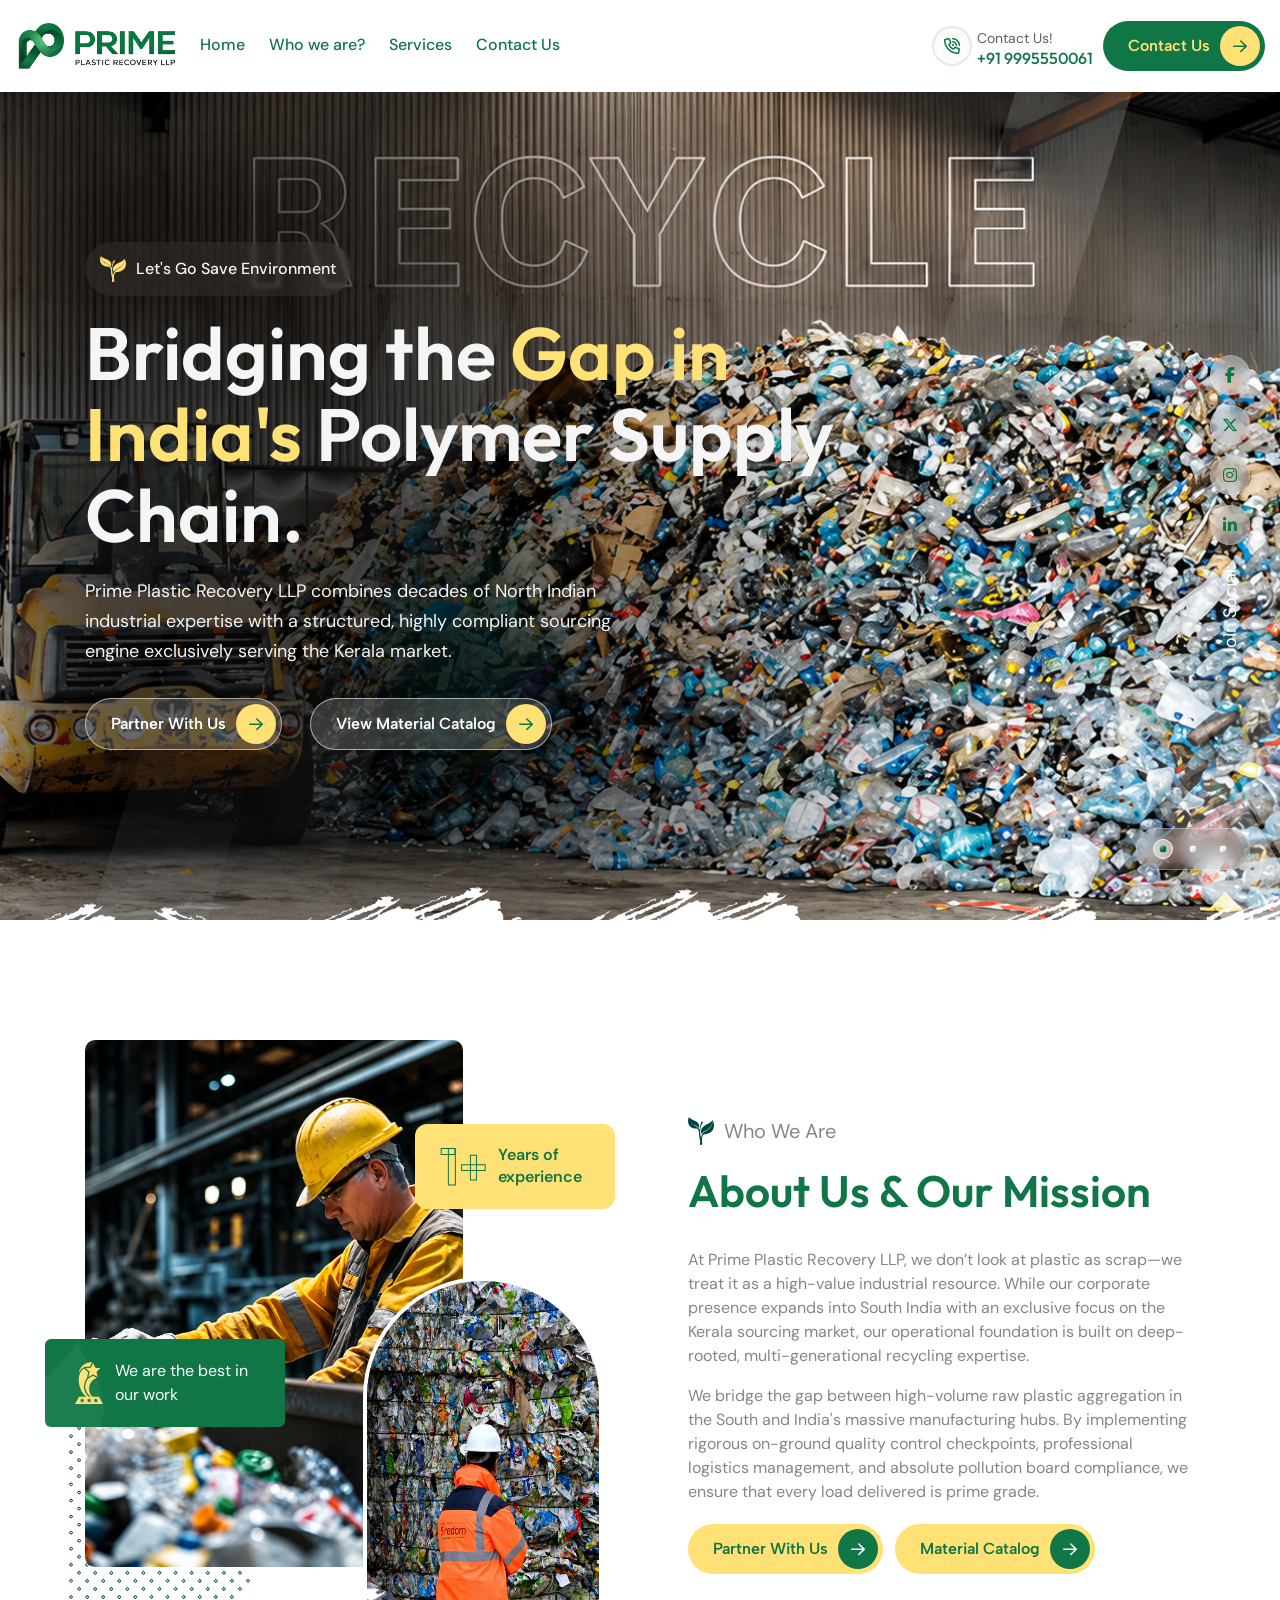
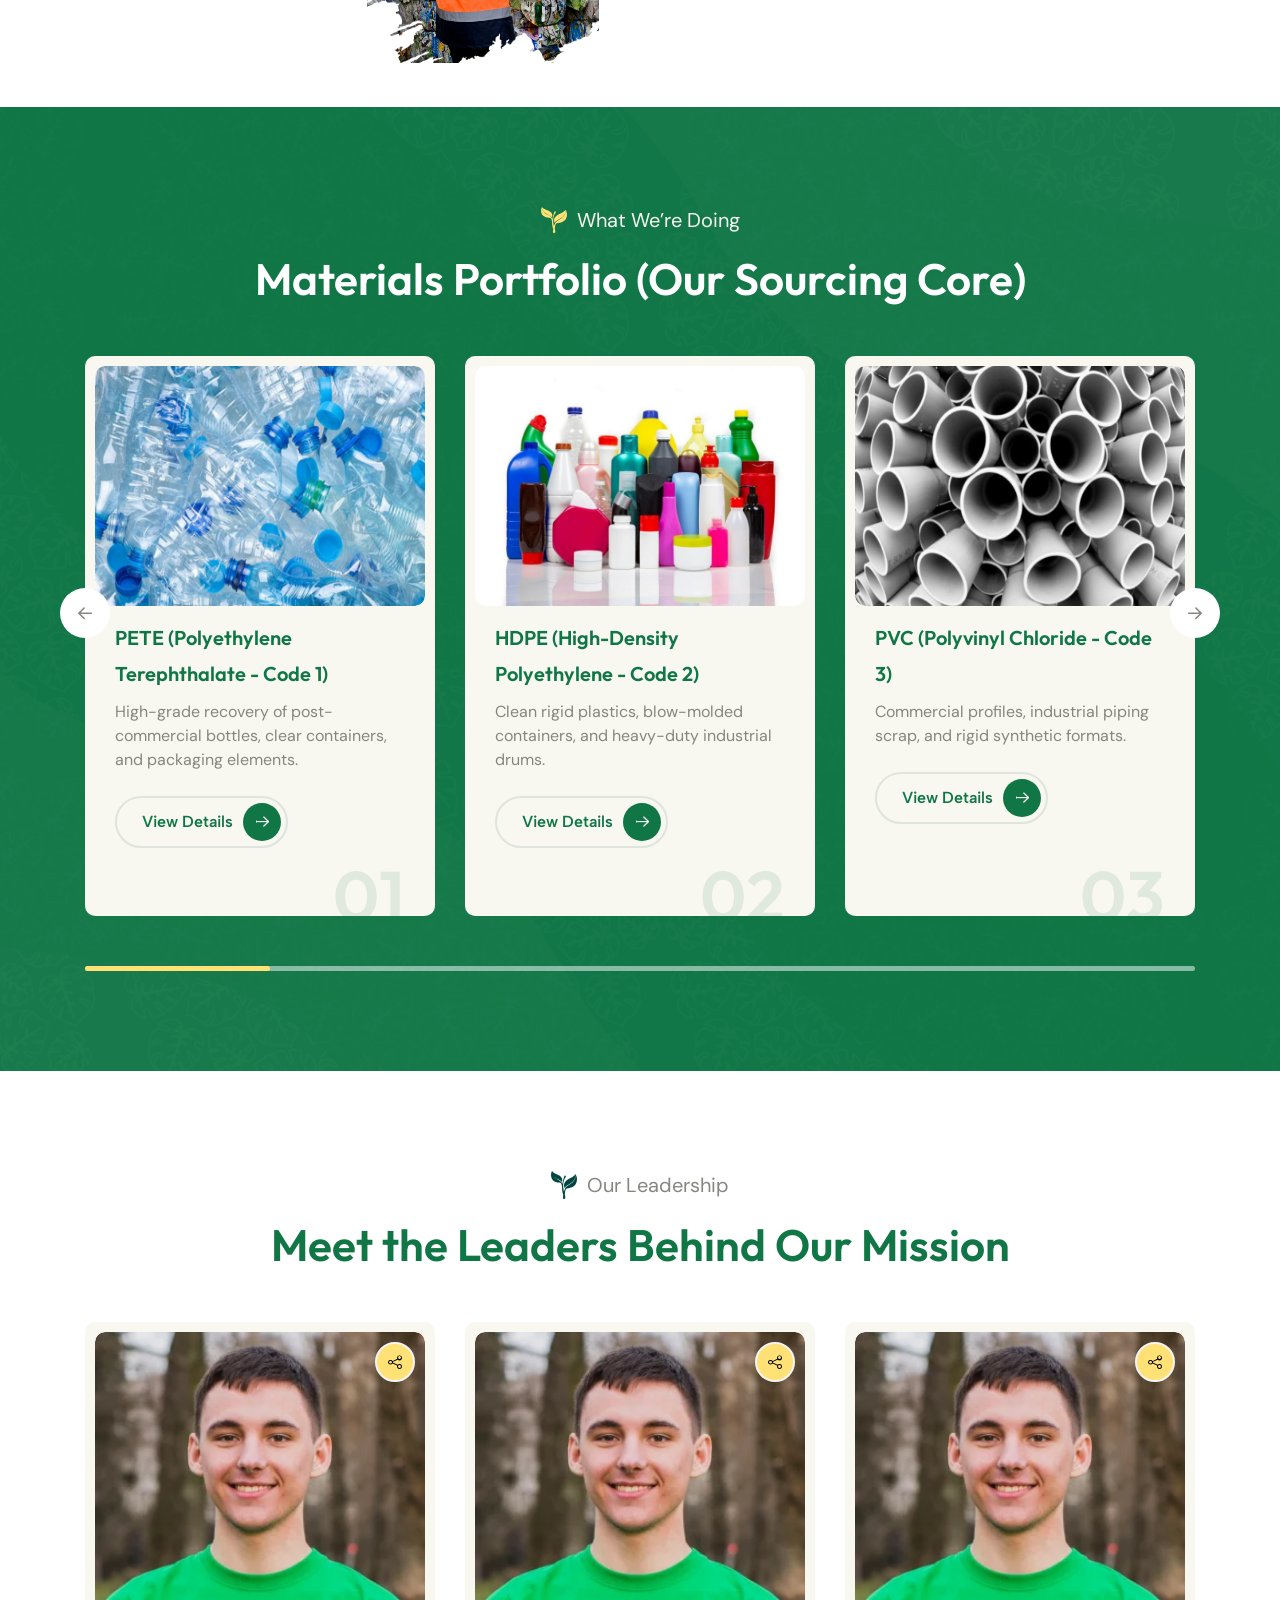
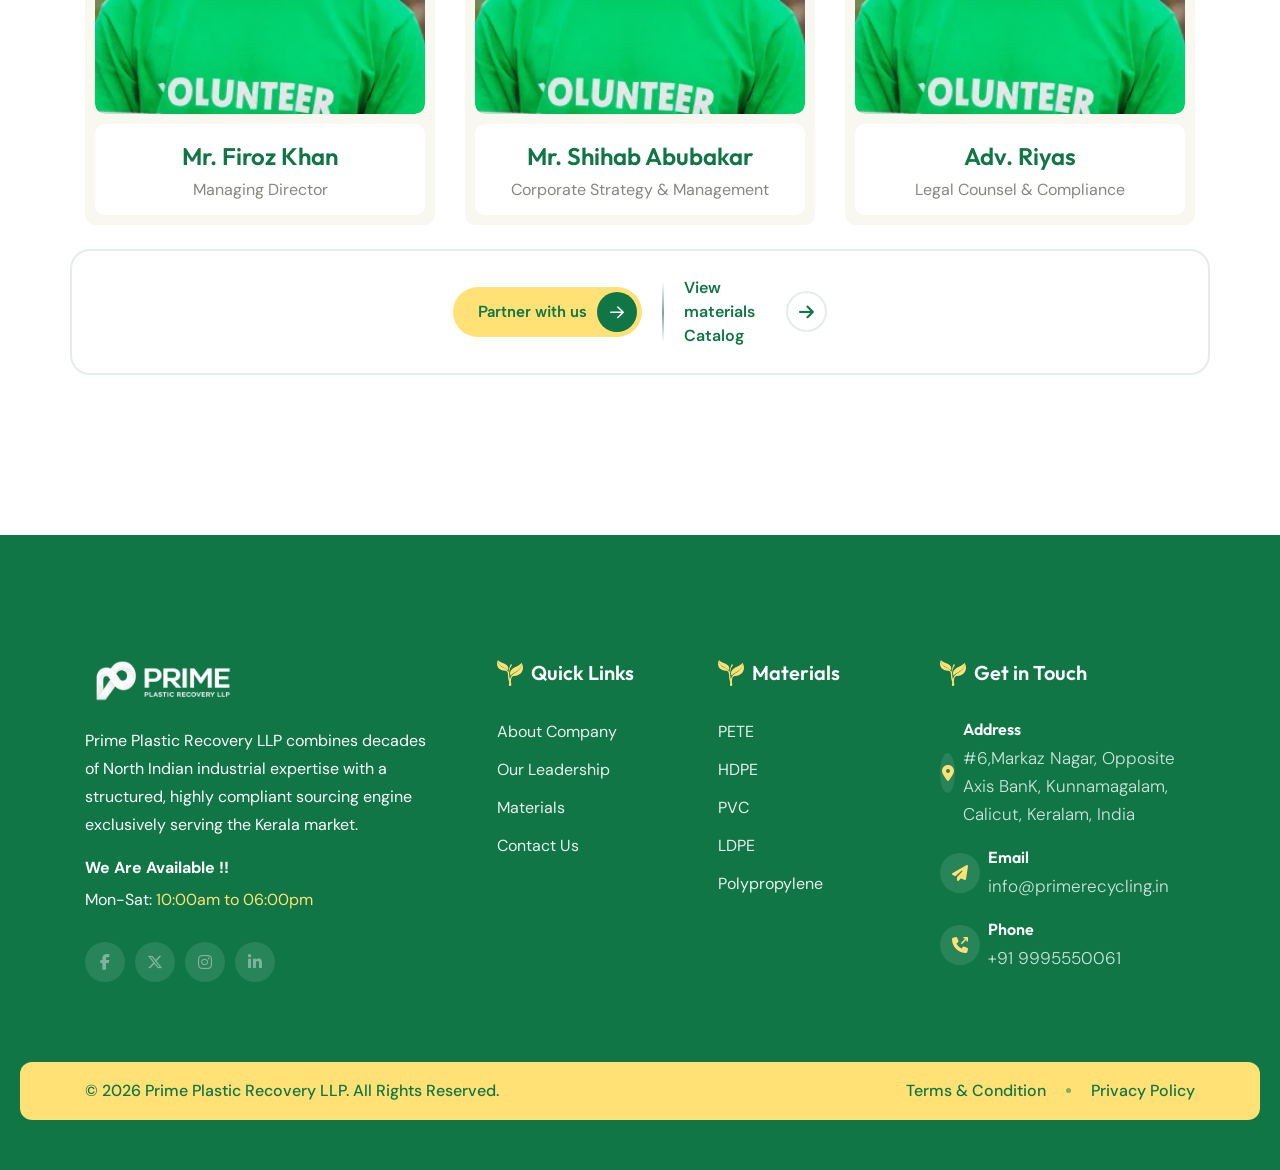
==== commit 1028cda1: "second" ====
--- a/index.html
+++ b/index.html
@@ -48,8 +48,7 @@
 								<ul>
 									<li><a href='index.html'>Home</a></li>
 									<li><a href='about.html'>Who we are?</a></li>
-									<li><a href='services.html'>Leadership</a></li>
-									<li><a href='services.html'>Materials</a></li>
+									<li><a href=''>Services</a></li>
 									<li><a href='contact.html'>Contact Us</a></li>
 								</ul>
 							</nav>
@@ -172,8 +171,7 @@
 			<ul>
 				<li><a href='index.html'>Home</a></li>
 				<li><a href='about.html'>Who we are?</a></li>
-				<li><a href='services.html'>Leadership</a></li>
-				<li><a href='services.html'>Materials</a></li>
+				<li><a href=''>Services</a></li>
 				<li><a href='contact.html'>Contact Us</a></li>
 			</ul>
 		</div>
@@ -386,7 +384,7 @@
 						
 						<div class="annual-donation-wrap">
 							<div class="blog-btn">
-								<a class='e-primary-btn has-icon' href='.'>Partner With Us <span class="icon-wrap"><span class="icon"><i class="fa-regular fa-arrow-right"></i> <i class="fa-regular fa-arrow-right"></i></span></span></a> &nbsp;
+								<a class='e-primary-btn has-icon mb-2' href='.'>Partner With Us <span class="icon-wrap"><span class="icon"><i class="fa-regular fa-arrow-right"></i> <i class="fa-regular fa-arrow-right"></i></span></span></a> &nbsp;
 								<a class='e-primary-btn has-icon' href='.'>Material Catalog <span class="icon-wrap"><span class="icon"><i class="fa-regular fa-arrow-right"></i> <i class="fa-regular fa-arrow-right"></i></span></span></a>
 							</div>
 							
@@ -646,7 +644,7 @@
 					<div class="about-widget">
 						<div class="footer-logo">
 							<a href='index.html'>
-								<img src="assets/img/logo/logo.png" alt="logo"/>
+								<img src="assets/img/logo/footer.png" alt="logo"/>
 							</a>
 						</div>
 						<div class="text">
--- a/assets/css/main.css
+++ b/assets/css/main.css
@@ -3256,7 +3256,7 @@
 
 /* 09 Hero Css */
 .hero-side {
-  height: 100vh !important;
+  
   background-size: cover;
   background-repeat: no-repeat;
   background-position: center center;
@@ -3325,7 +3325,7 @@
   width: 100%;
 }
 .hero-content-1{
-  margin-top: -10rem;
+  margin-top: -5rem;
 }
 .hero-content-1 .subtitle {
   padding: 9px 15px;
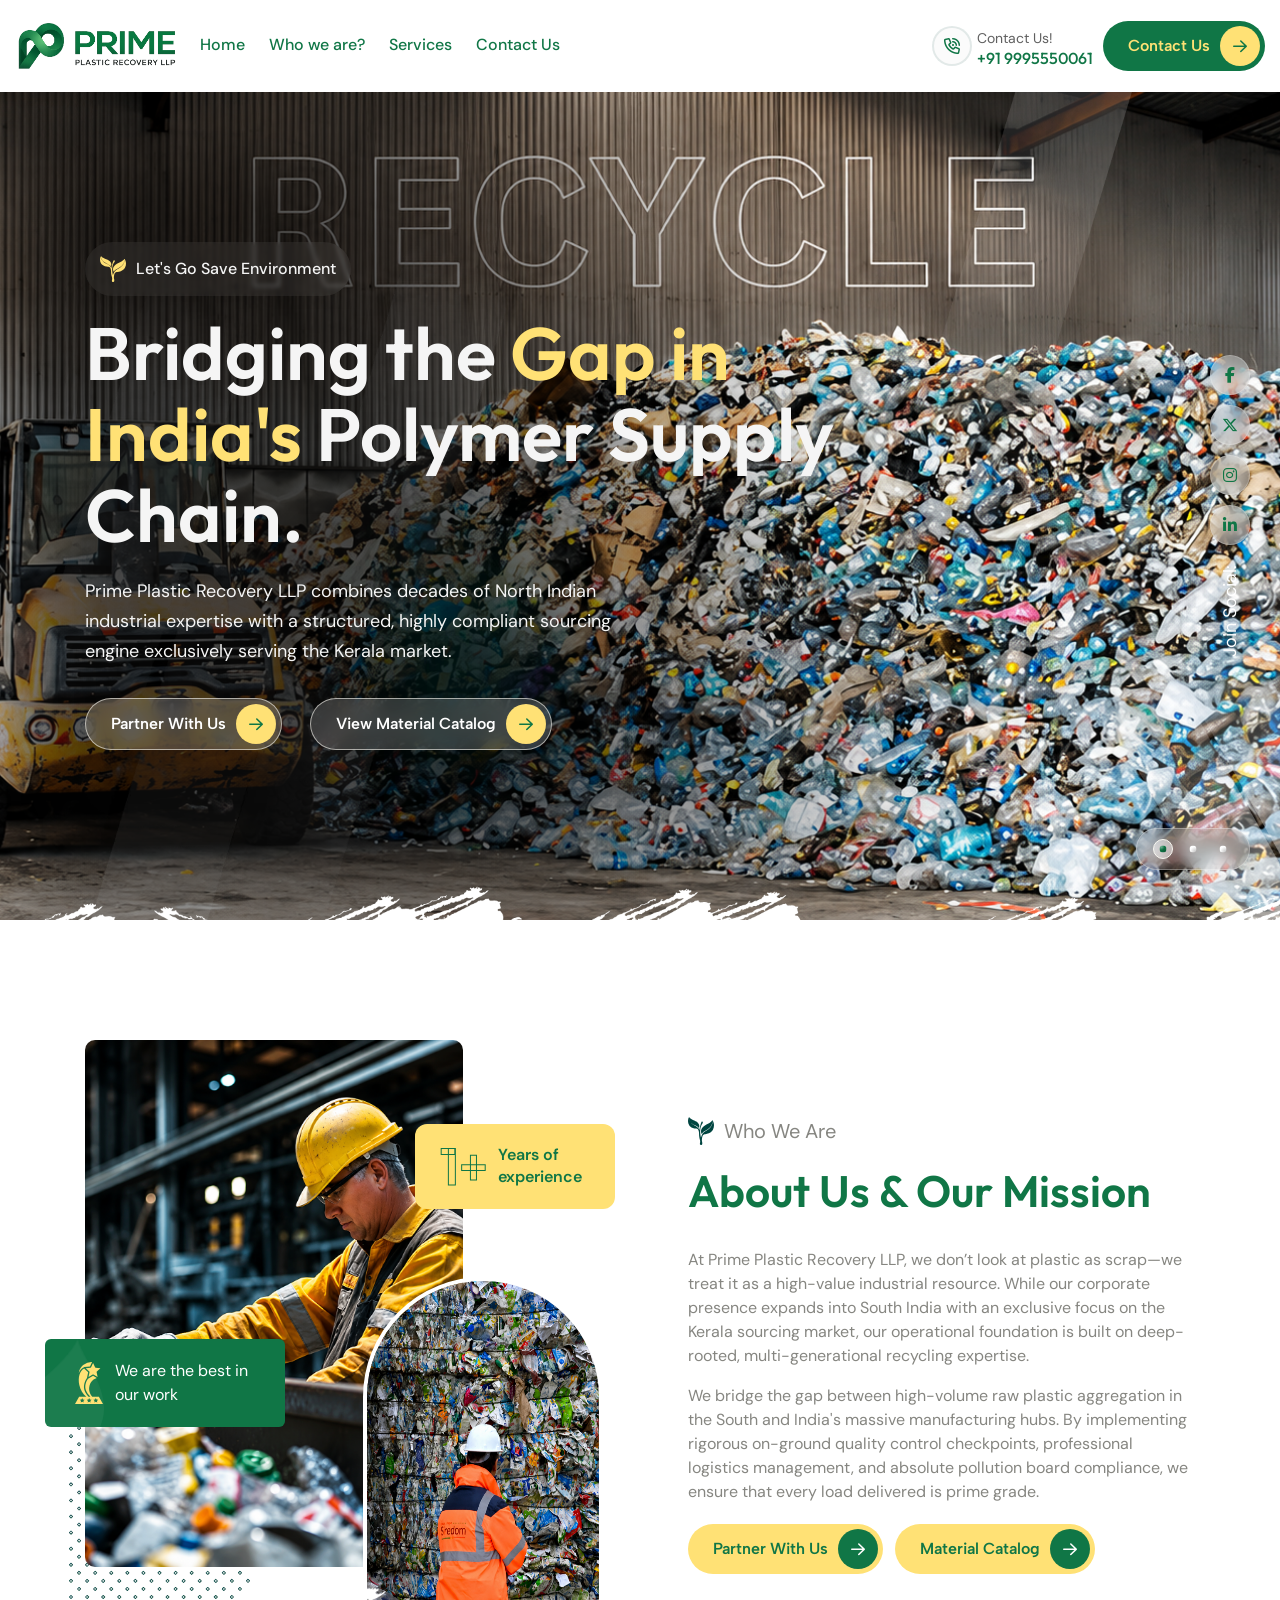
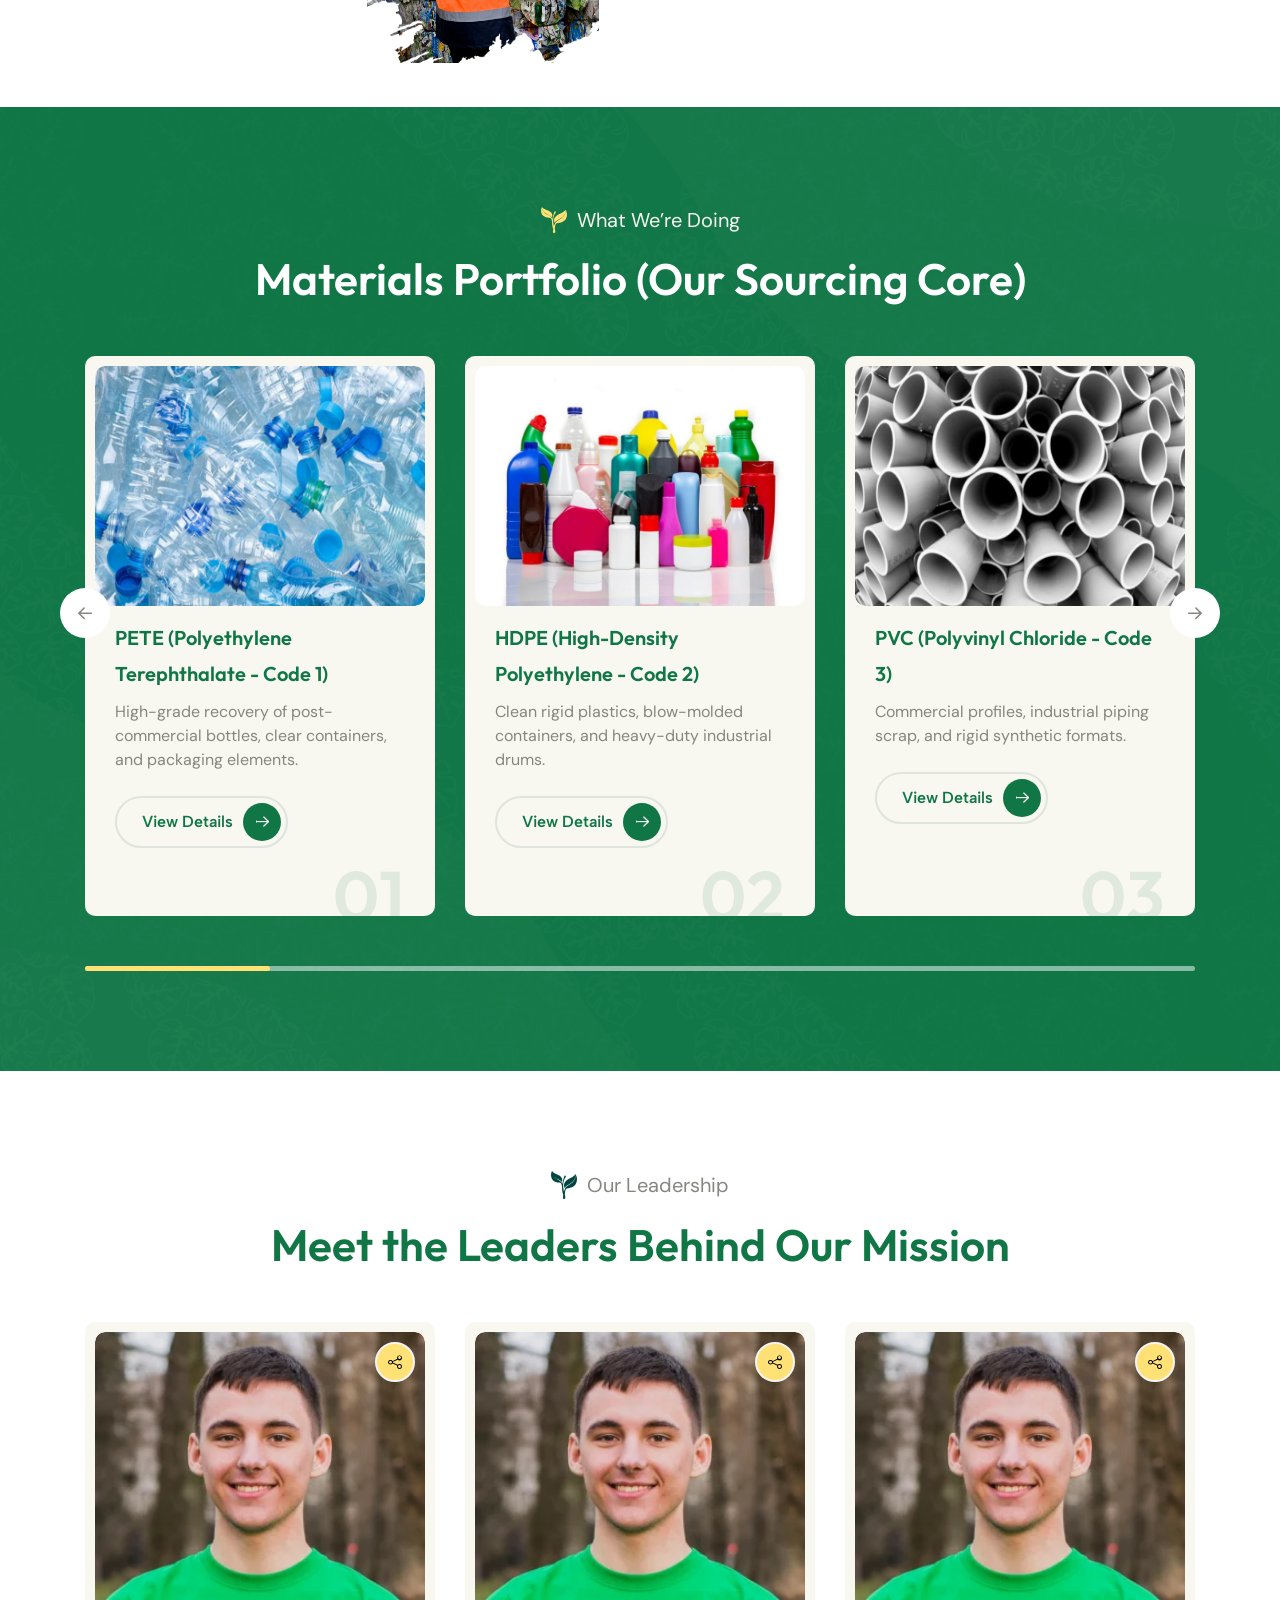
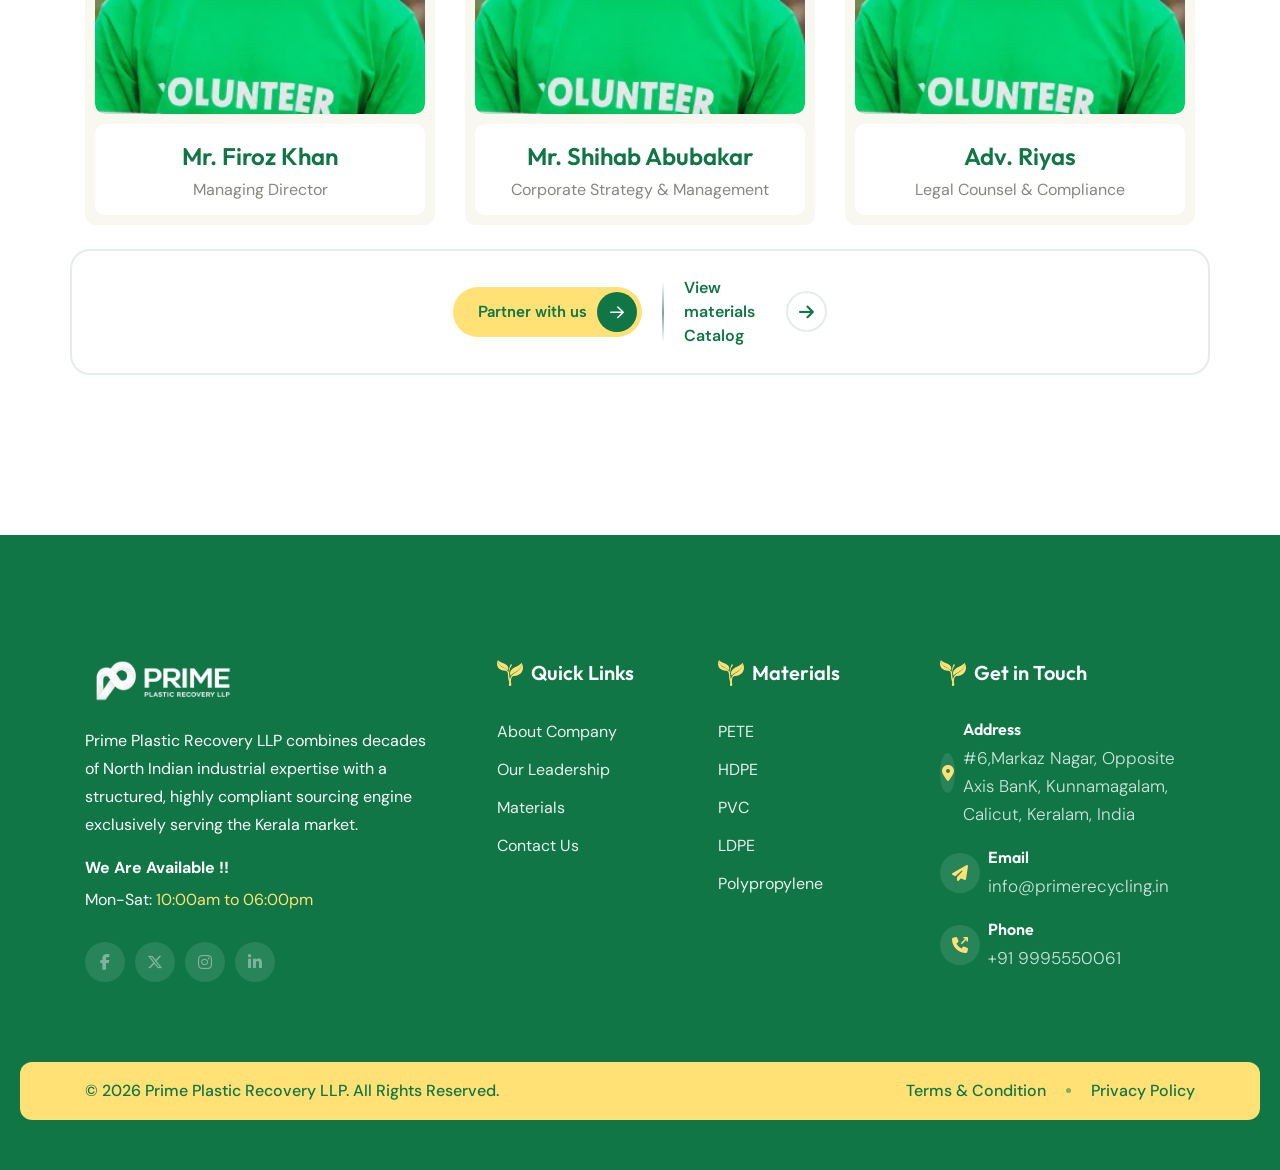
==== commit 5423cae0: "3rd" ====
--- a/index.html
+++ b/index.html
@@ -160,7 +160,7 @@
 		<div class="off-canvas-head">
 			<div class="off-canvas-logo">
 				<a href='index.html'>
-					<img src="assets/img/logo/logo.svg" alt="logo"/>
+					<img src="assets/img/logo/logo.png" alt="logo"/>
 				</a>
 			</div>
 			<div class="off-canvas-menubar-close" data-close="menubar">
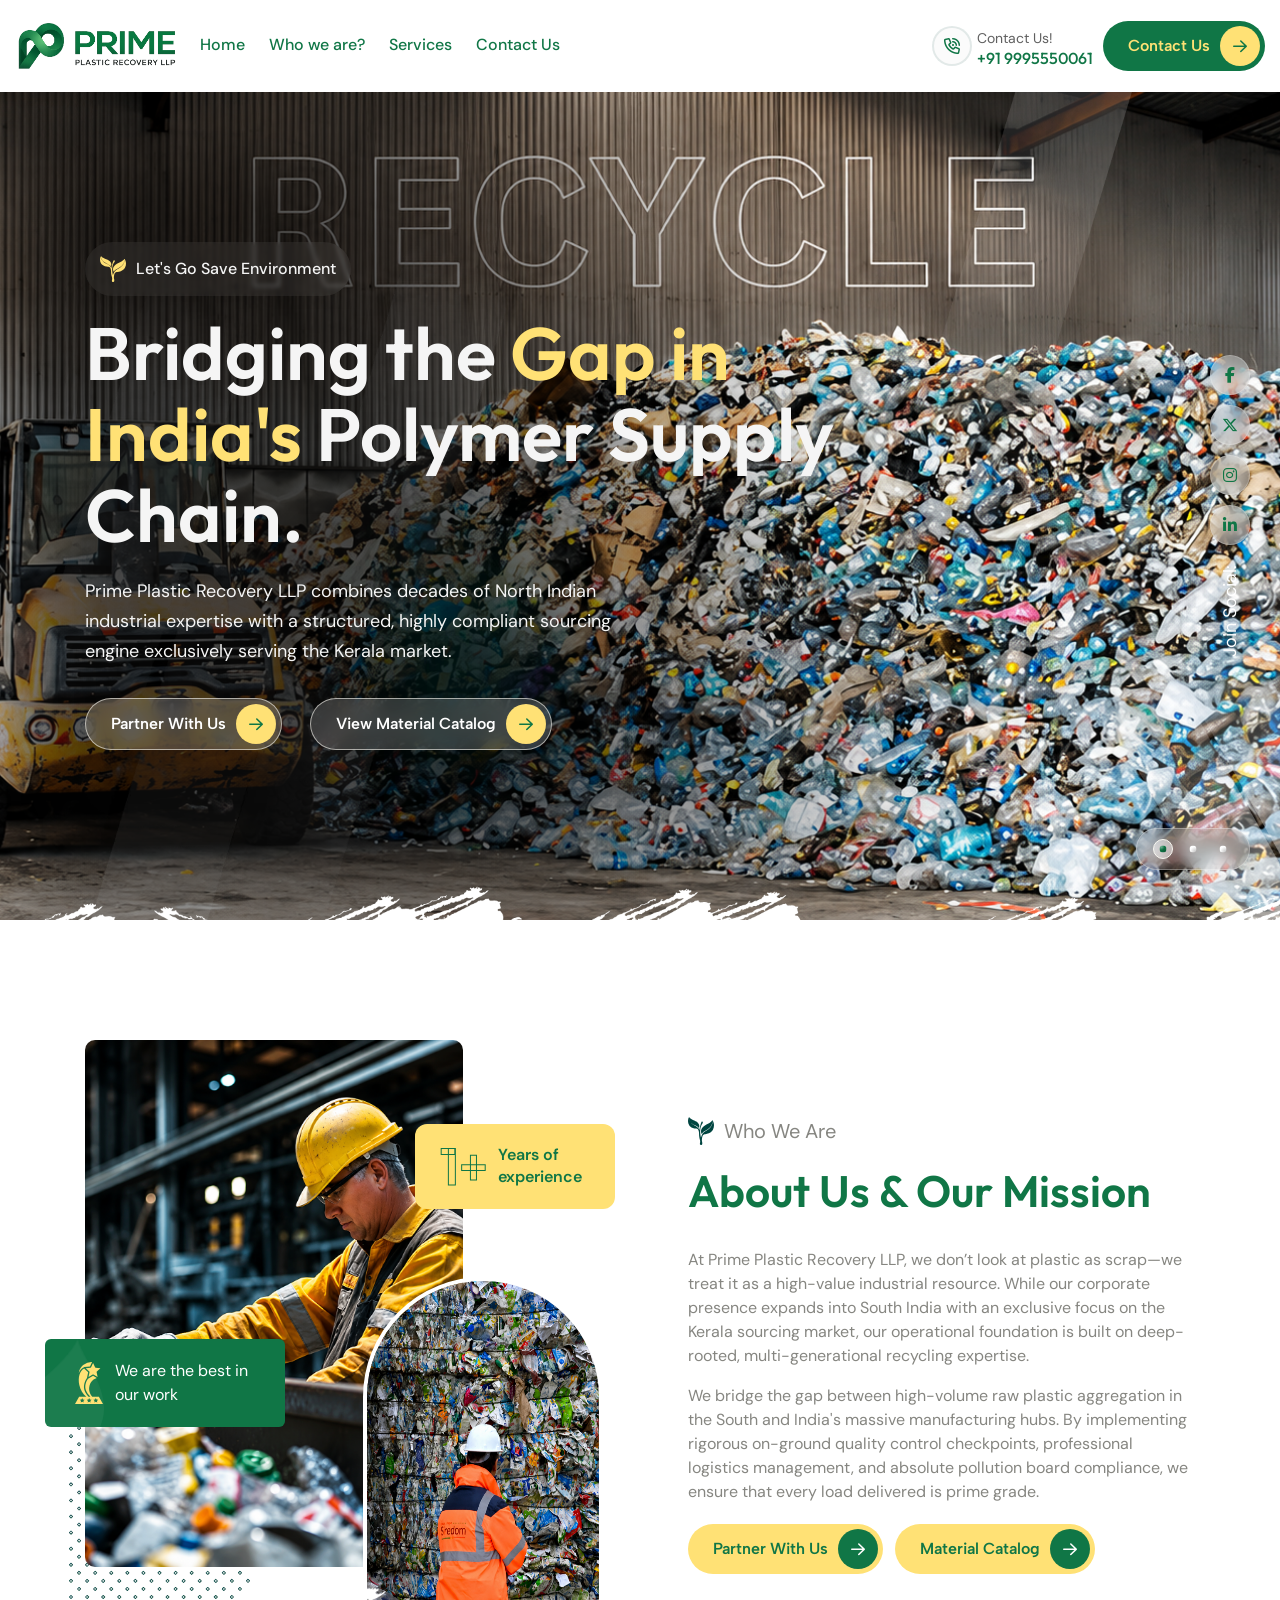
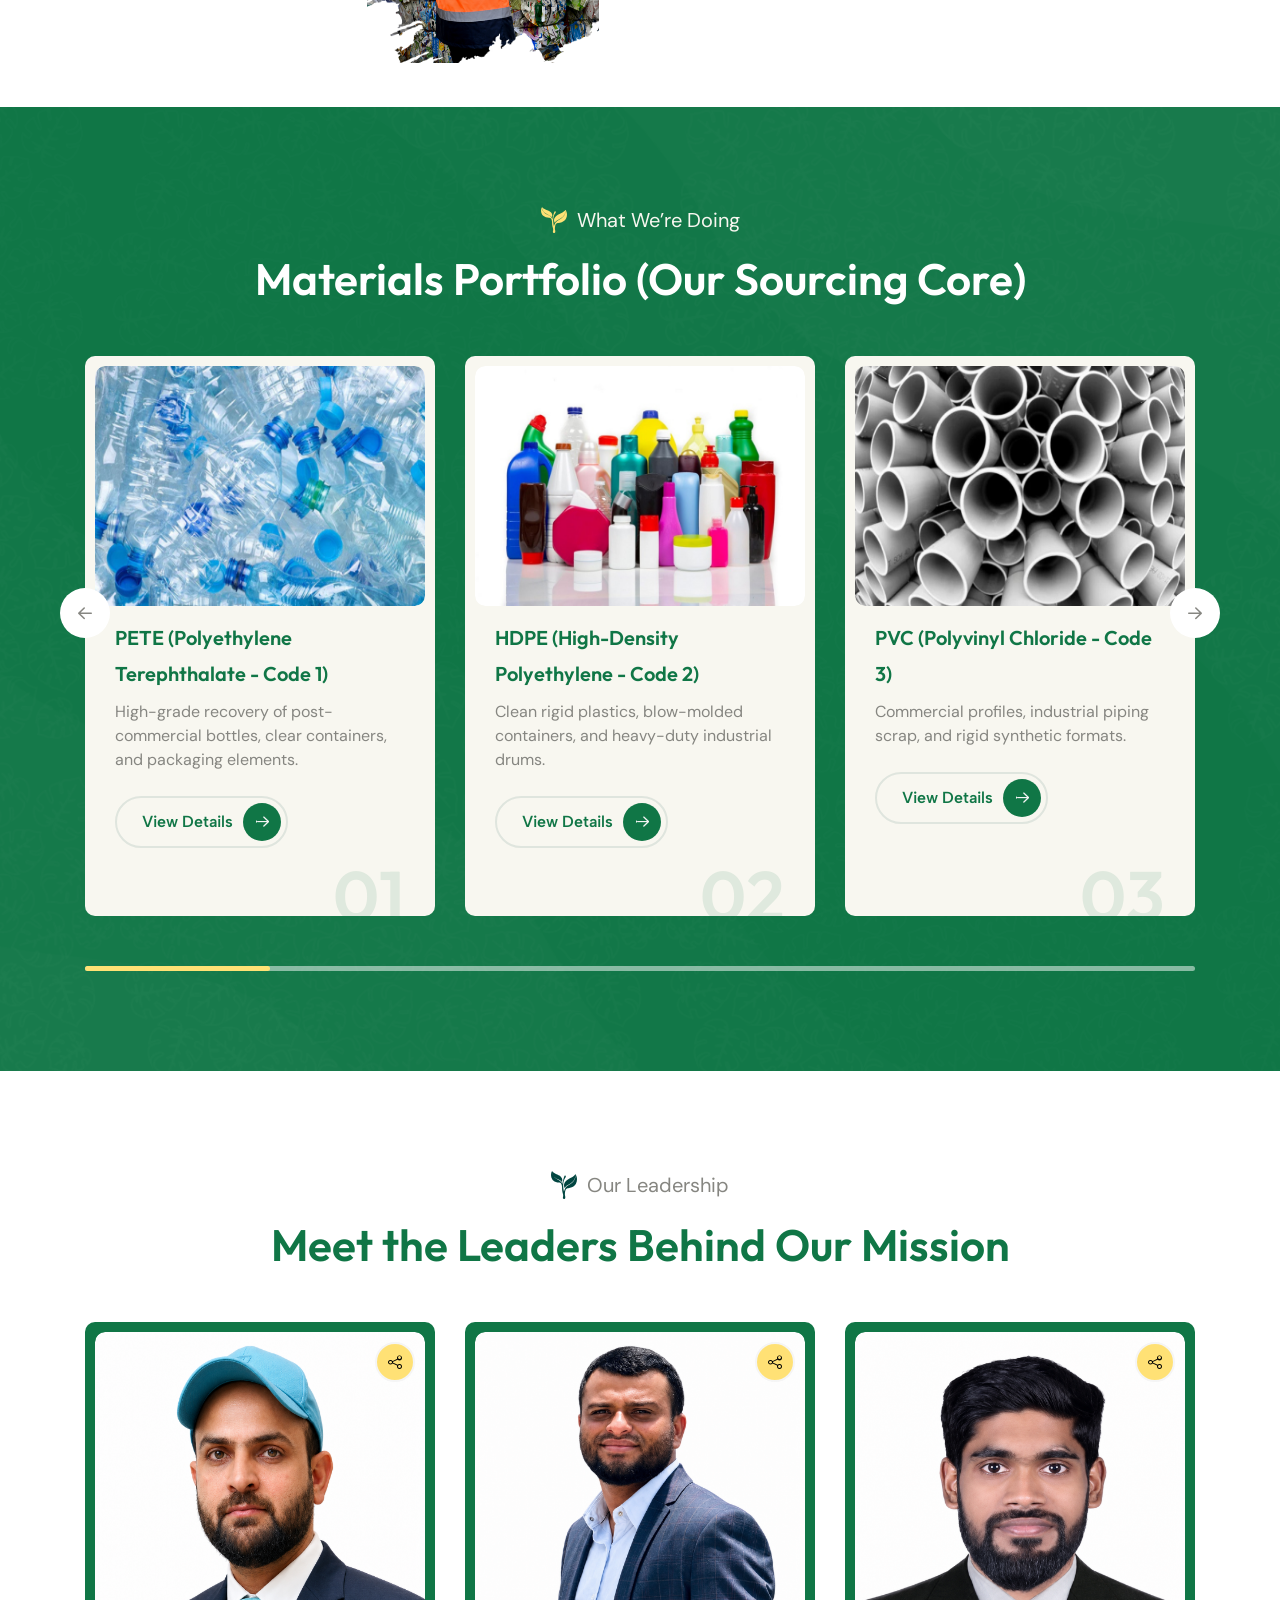
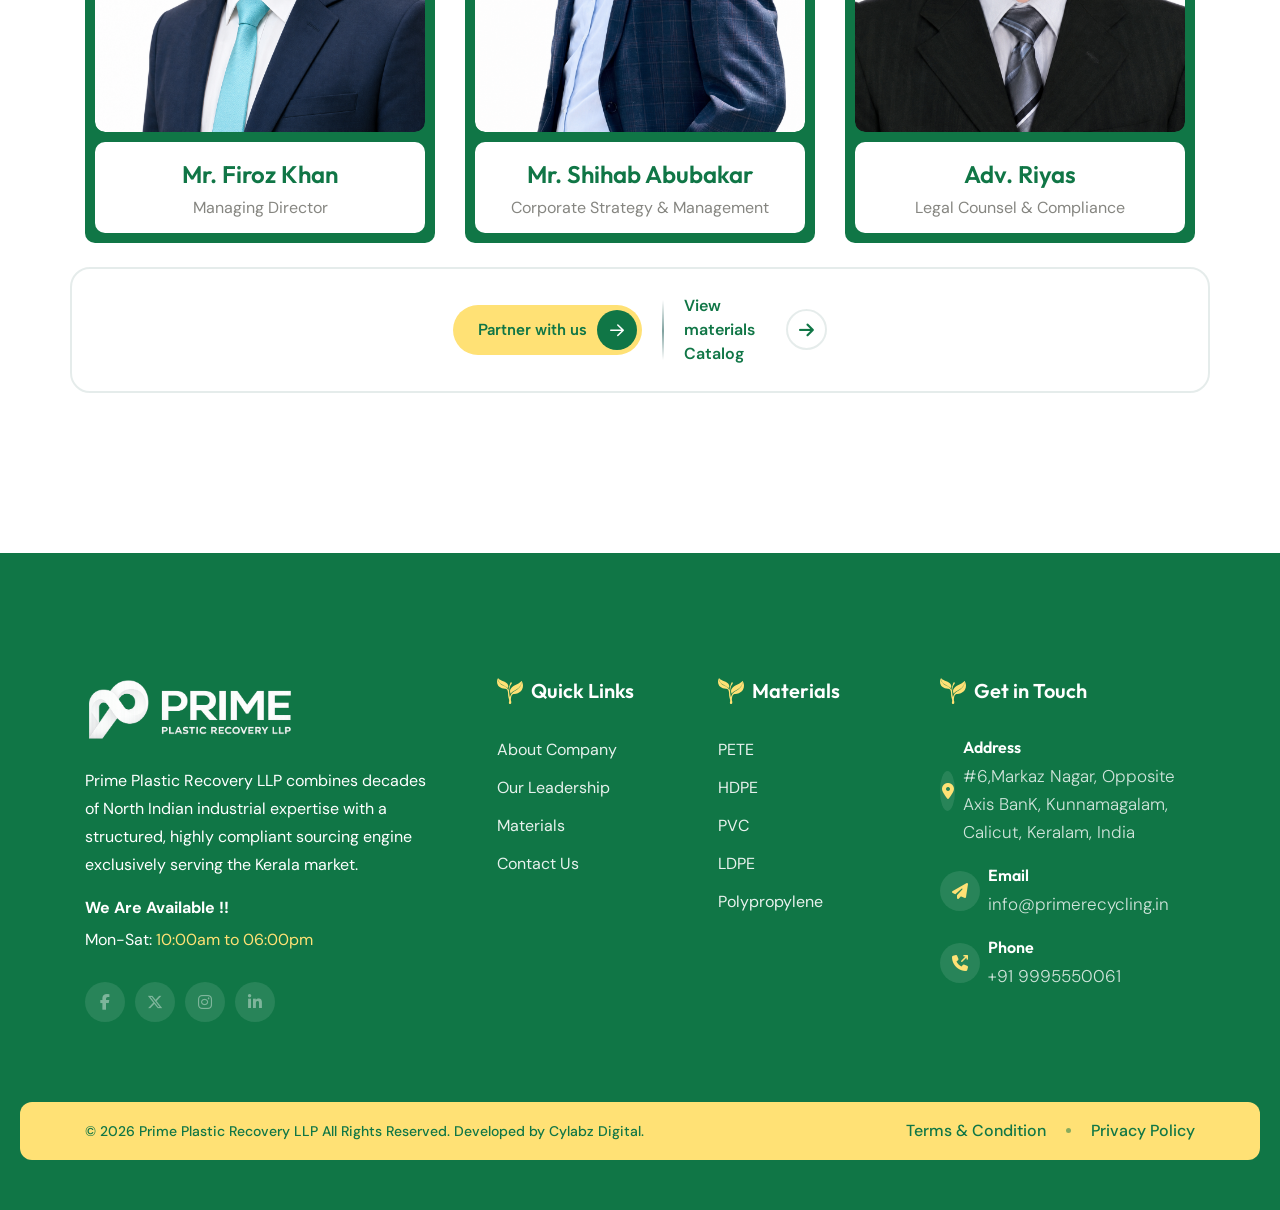
==== commit b125dc03: "team and service" ====
--- a/index.html
+++ b/index.html
@@ -48,7 +48,7 @@
 								<ul>
 									<li><a href='index.html'>Home</a></li>
 									<li><a href='about.html'>Who we are?</a></li>
-									<li><a href=''>Services</a></li>
+									<li><a href='services.html'>Services</a></li>
 									<li><a href='contact.html'>Contact Us</a></li>
 								</ul>
 							</nav>
@@ -171,7 +171,7 @@
 			<ul>
 				<li><a href='index.html'>Home</a></li>
 				<li><a href='about.html'>Who we are?</a></li>
-				<li><a href=''>Services</a></li>
+				<li><a href='services.html'>Services</a></li>
 				<li><a href='contact.html'>Contact Us</a></li>
 			</ul>
 		</div>
@@ -459,7 +459,7 @@
 								<div class="swiper-slide">
 									<div class="service-card-3">
 										<div class="thumb">
-											<a href=''><img alt="thumb" src="assets/img/thumbs/_PVC (Polyvinyl Chloride - Code 3).png"></a>
+											<a href=''><img alt="thumb" src="assets/img/thumbs/PVC (Polyvinyl Chloride - Code 3).png"></a>
 										</div>
 										<div class="content">
 											<div class="donation-wrap">
@@ -577,7 +577,7 @@
 				<div class="col-xl-4 col-lg-4 col-md-6">
 					<div class="volunteer-card">
 						<a href=''>
-							<div class="thumb"><img alt="thumb-17" src="assets/img/thumbs/thumb-20.webp"></div>
+							<div class="thumb"><img alt="thumb-17" src="assets/img/thumbs/firoz 2.png"></div>
 							<div class="author-info">
 								<h5>Mr. Firoz Khan</h5>
 								<p>Managing Director</p>
@@ -593,7 +593,7 @@
 				<div class="col-xl-4 col-lg-4 col-md-6">
 					<div class="volunteer-card">
 						<a href=''>
-							<div class="thumb"><img alt="thumb-17" src="assets/img/thumbs/thumb-20.webp"></div>
+							<div class="thumb"><img alt="thumb-17" src="assets/img/thumbs/shihab.png"></div>
 							<div class="author-info">
 								<h5> Mr. Shihab Abubakar</h5>
 								<p>Corporate Strategy & Management</p>
@@ -609,7 +609,7 @@
 				<div class="col-xl-4 col-lg-4 col-md-6">
 					<div class="volunteer-card">
 						<a href=''>
-							<div class="thumb"><img alt="thumb-17" src="assets/img/thumbs/thumb-20.webp"></div>
+							<div class="thumb"><img alt="thumb-17" src="assets/img/thumbs/riyas.png"></div>
 							<div class="author-info">
 								<h5>Adv. Riyas</h5>
 								<p>Legal Counsel & Compliance</p>
@@ -748,7 +748,7 @@
 				<div class="container">
 					<div class="footer-bottom-layout">
 						<div class="footer-copyright">
-							© 2026 Prime Plastic Recovery LLP. All Rights Reserved.
+							© 2026 Prime Plastic Recovery LLP All Rights Reserved. Developed by Cylabz Digital.
 						</div>
 						<div class="footer-bottom-menu">
 							<ul>
--- a/assets/css/main.css
+++ b/assets/css/main.css
@@ -2187,7 +2187,7 @@
 }
 .footer-bottom-layout .footer-copyright {
   font-weight: 500;
-  font-size: 16px;
+  font-size: 14px;
   line-height: 22px;
   color: #F8F7F0;
 }
@@ -2291,7 +2291,7 @@
   margin-bottom: 25px;
 }
 .about-widget .footer-logo img {
-  max-width: 165px;
+  max-width: 210px;
 }
 .about-widget .text p {
   font-weight: 400;
@@ -10542,10 +10542,13 @@
 }
 
 .volunteer-card {
-  background-color: #f8f7f0;
+  background-color: var(--theme-color-3);
   padding: 10px;
   border-radius: 10px;
   position: relative;
+}
+.volunteer-card img{
+  height: 400px;
 }
 .volunteer-card:hover a .thumb img {
   transform: scale(1.1);
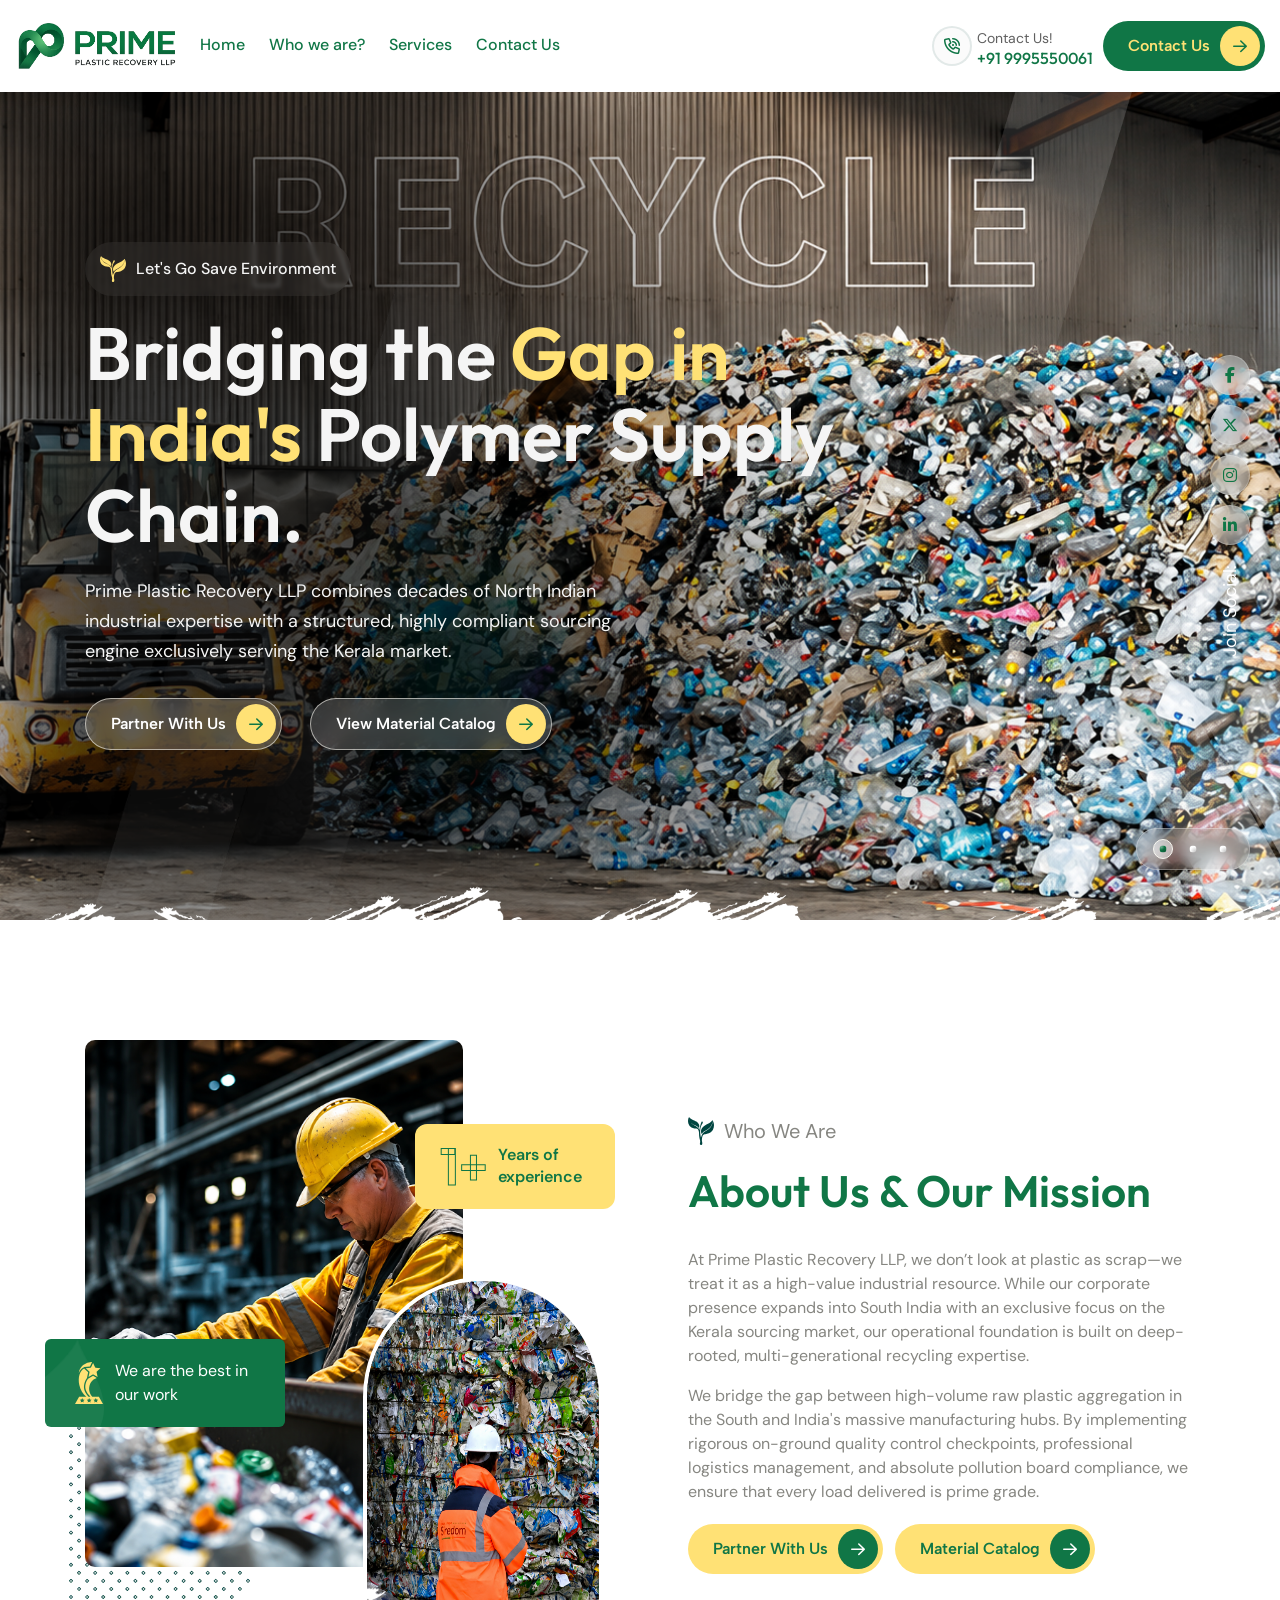
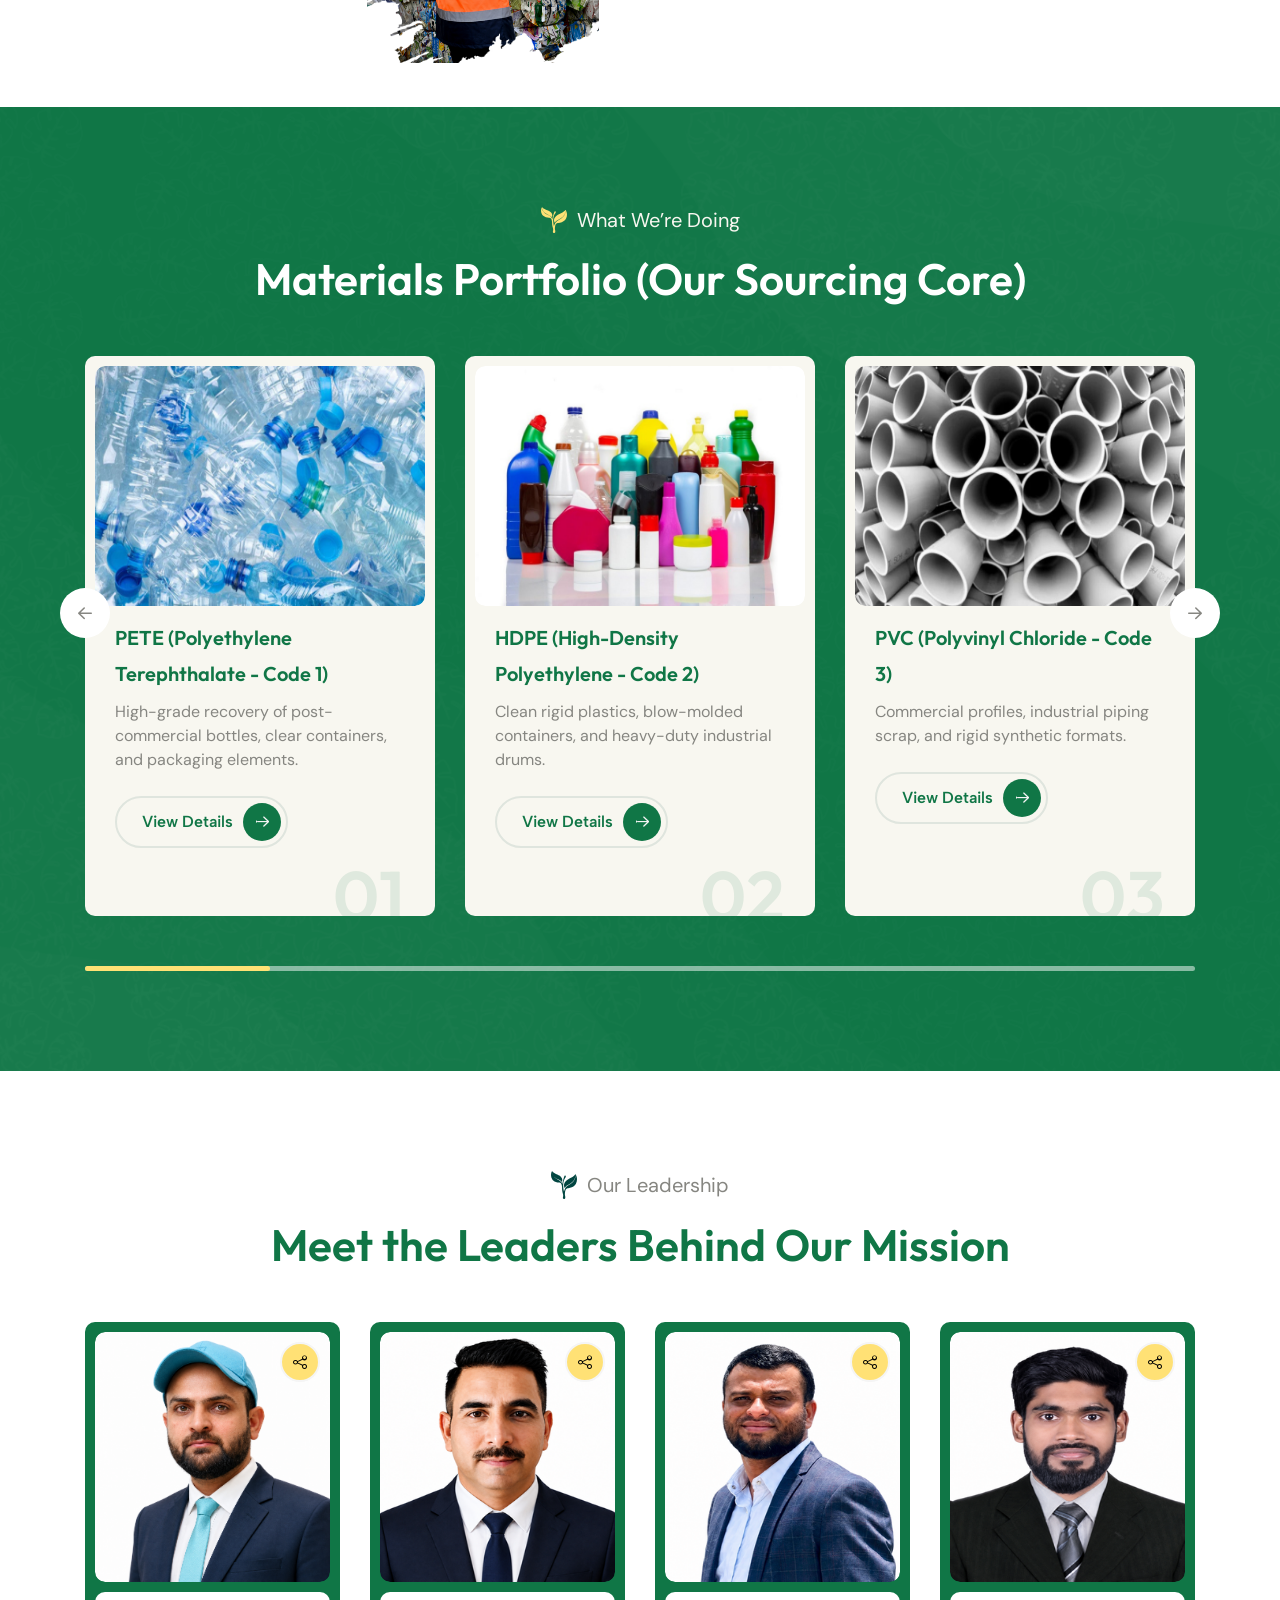
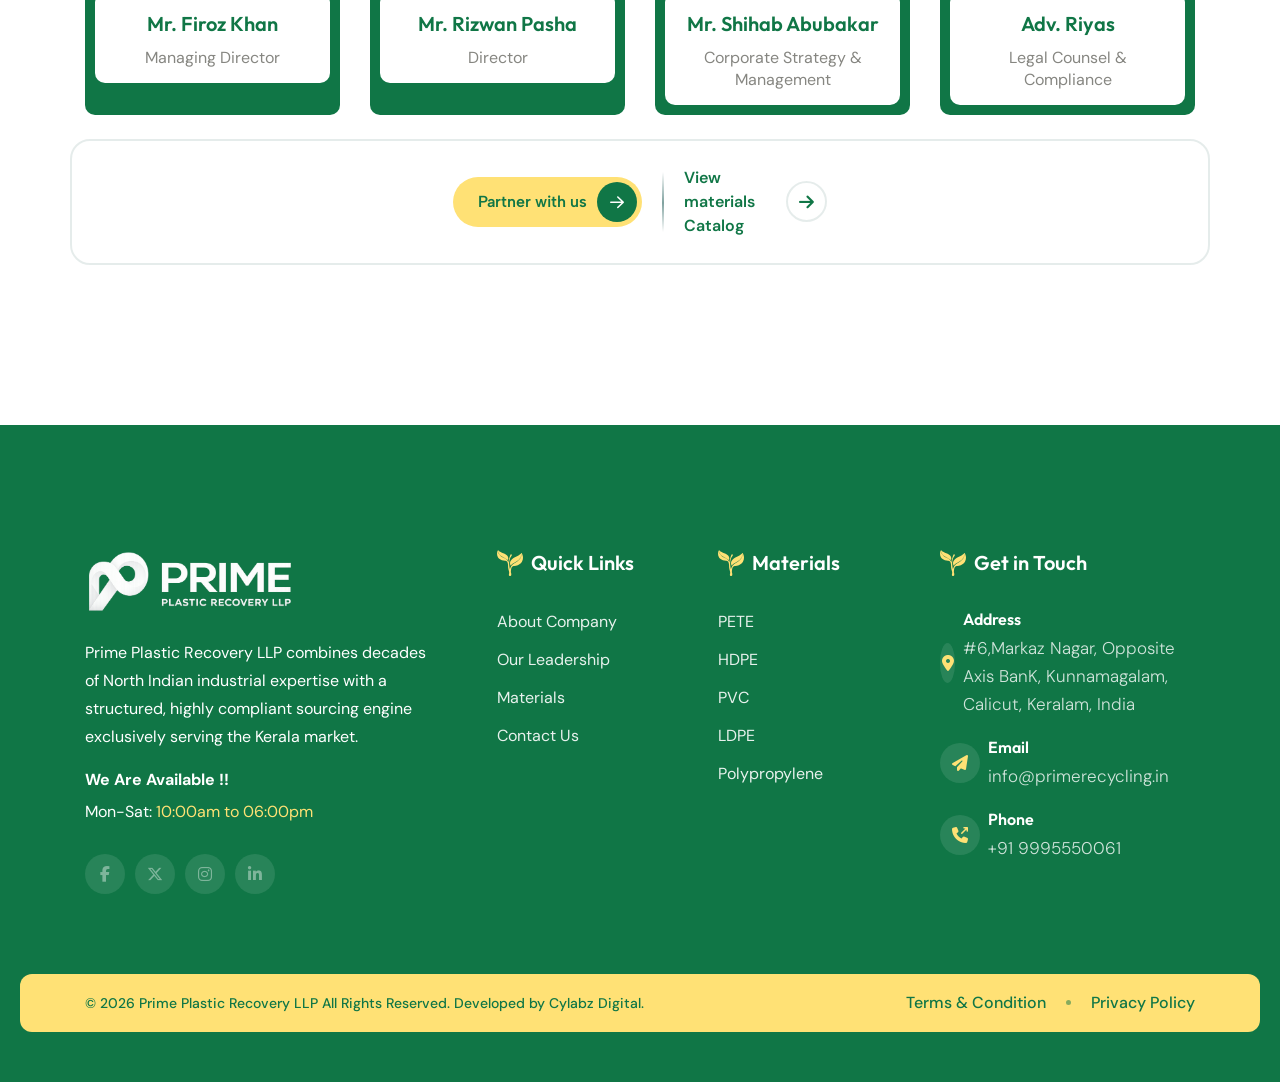
==== commit fedc782e: "new member added" ====
--- a/index.html
+++ b/index.html
@@ -561,68 +561,110 @@
 		</div>
 	</section>
 	<!-- services-we-offer-section end -->
-
-	<!-- volunteer-section start -->
-	<section class="volunteer-section p-t-100 p-b-100 p-t-xs-80 p-b-xs-80">
-		<div class="container text-center">
-			<div class="text-center m-b-50 m-b-xs-40">
-				<div class="common-subtitle" data-aos="fade-up" data-aos-delay="200" data-aos-duration="1000">
-					<img alt="icon-2" src="assets/img/icons/icon-2.svg"> <span>Our Leadership</span>
-				</div>
-				<div class="common-title m-b-0" data-aos="fade-up" data-aos-delay="400" data-aos-duration="1000">
-					<h2>Meet the Leaders Behind Our Mission</h2>
-				</div>
-			</div>
-			<div class="row row-gap-4 p-b-60" data-aos="fade-up" data-aos-delay="600" data-aos-duration="1000">
-				<div class="col-xl-4 col-lg-4 col-md-6">
-					<div class="volunteer-card">
-						<a href=''>
-							<div class="thumb"><img alt="thumb-17" src="assets/img/thumbs/firoz 2.png"></div>
-							<div class="author-info">
-								<h5>Mr. Firoz Khan</h5>
-								<p>Managing Director</p>
-							</div></a>
-						<div class="socials">
-							<button class="share-button"><i class="fa-light fa-share-nodes"></i></button>
-							<div class="social-links">
-								<a href=""><i class="fa-solid fa-phone-arrow-up-right"></i></a> <a href=""><i class="fa-solid fa-paper-plane"></i></a>
-							</div>
-						</div>
-					</div>
-				</div>
-				<div class="col-xl-4 col-lg-4 col-md-6">
-					<div class="volunteer-card">
-						<a href=''>
-							<div class="thumb"><img alt="thumb-17" src="assets/img/thumbs/shihab.png"></div>
-							<div class="author-info">
-								<h5> Mr. Shihab Abubakar</h5>
-								<p>Corporate Strategy & Management</p>
-							</div></a>
-						<div class="socials">
-							<button class="share-button"><i class="fa-light fa-share-nodes"></i></button>
-							<div class="social-links">
-								<a href=""><i class="fa-solid fa-phone-arrow-up-right"></i></a> <a href=""><i class="fa-solid fa-paper-plane"></i></a>
-							</div>
-						</div>
-					</div>
-				</div>
-				<div class="col-xl-4 col-lg-4 col-md-6">
-					<div class="volunteer-card">
-						<a href=''>
-							<div class="thumb"><img alt="thumb-17" src="assets/img/thumbs/riyas.png"></div>
-							<div class="author-info">
-								<h5>Adv. Riyas</h5>
-								<p>Legal Counsel & Compliance</p>
-							</div></a>
-						<div class="socials">
-							<button class="share-button"><i class="fa-light fa-share-nodes"></i></button>
-							<div class="social-links">
-								<a href=""><i class="fa-solid fa-phone-arrow-up-right"></i></a> <a href=""><i class="fa-solid fa-paper-plane"></i></a>
-							</div>
-						</div>
-					</div>
-				</div>
-	
+<!-- volunteer-section start -->
+<section class="volunteer-section p-t-100 p-b-100 p-t-xs-80 p-b-xs-80">
+	<div class="container text-center">
+		<div class="text-center m-b-50 m-b-xs-40">
+			<div class="common-subtitle" data-aos="fade-up" data-aos-delay="200" data-aos-duration="1000">
+				<img alt="icon-2" src="assets/img/icons/icon-2.svg"> <span>Our Leadership</span>
+			</div>
+			<div class="common-title m-b-0" data-aos="fade-up" data-aos-delay="400" data-aos-duration="1000">
+				<h2>Meet the Leaders Behind Our Mission</h2>
+			</div>
+		</div>
+		<div class="row row-gap-4 p-b-60" data-aos="fade-up" data-aos-delay="600" data-aos-duration="1000">
+
+			<div class="col-xl-3 col-lg-3 col-md-6">
+				<div class="volunteer-card bio-trigger"
+					data-name="Mr. Firoz Khan"
+					data-role="Managing Director"
+					data-img="assets/img/thumbs/firoz 2.png"
+					data-bio="Mr. Firoz Khan brings an unparalleled 20+ year legacy of hands-on experience to the recycling industry. Hailing from a prominent, multi-generational recycling family in North India—where his father, brothers, and extended family run some of the region's most reputable processing facilities—Mr. Khan possesses deep-rooted industrial relationships that span across major manufacturing states like Gujarat and Delhi-NCR.
+					Having successfully managed over 1,000+ metric tons of polymer volume in recent years alone, his core strength lies in high-volume supply chain optimization, industrial buyer relations, and long-haul transport logistics. Under his direct leadership, Prime Plastic Recovery LLP introduces elite-level industrial execution to the South Indian market.
+					Executive & Legal Management Team
+					Prime Plastic Recovery LLP operates with absolute corporate governance, combining technical trade execution with professional management and legal protocols.">
+					<a href="javascript:void(0)">
+						<div class="thumb"><img alt="thumb-17" src="assets/img/thumbs/firoz 2.png"></div>
+						<div class="author-info">
+							<h5>Mr. Firoz Khan</h5>
+							<p>Managing Director</p>
+						</div>
+					</a>
+					<div class="socials">
+						<button class="share-button"><i class="fa-light fa-share-nodes"></i></button>
+						<div class="social-links">
+							<a href=""><i class="fa-solid fa-phone-arrow-up-right"></i></a> <a href=""><i class="fa-solid fa-paper-plane"></i></a>
+						</div>
+					</div>
+				</div>
+			</div>
+
+			<div class="col-xl-3 col-lg-3 col-md-6">
+				<div class="volunteer-card bio-trigger"
+					data-name="Mr. Rizwan Pasha"
+					data-role="Director"
+					data-img="assets/img/thumbs/Rizwan.png"
+					data-bio="A veteran in the environmental sustainability sector, Mr. Rizwan Pasha brings over 20+ years of pioneering experience in plastic waste management. Over his distinguished career, he has successfully directed the diversion and processing of more than 1 million tonnes of plastic waste. Based in Mysore, Mr. Pasha spearheads key strategic alliances for Prime Plastic Recovery LLP, managing ongoing contractual agreements with prominent cement corporations and large-scale recycling operations to streamline sustainable waste-to-energy and circular economy supply chains.">
+					<a href="javascript:void(0)">
+						<div class="thumb"><img alt="thumb-17" src="assets/img/thumbs/Rizwan.png"></div>
+						<div class="author-info">
+							<h5>Mr. Rizwan Pasha</h5>
+							<p>Director</p>
+						</div>
+					</a>
+					<div class="socials">
+						<button class="share-button"><i class="fa-light fa-share-nodes"></i></button>
+						<div class="social-links">
+							<a href=""><i class="fa-solid fa-phone-arrow-up-right"></i></a> <a href=""><i class="fa-solid fa-paper-plane"></i></a>
+						</div>
+					</div>
+				</div>
+			</div>
+
+			<div class="col-xl-3 col-lg-3 col-md-6">
+				<div class="volunteer-card bio-trigger"
+					data-name="Mr. Shihab Abubakar"
+					data-role="Corporate Strategy & Management"
+					data-img="assets/img/thumbs/shihab.png"
+					data-bio="Directing business growth, scaling operational structures, and establishing tech-driven backend efficiency out of our regional hubs.">
+					<a href="javascript:void(0)">
+						<div class="thumb"><img alt="thumb-17" src="assets/img/thumbs/shihab.png"></div>
+						<div class="author-info">
+							<h5>Mr. Shihab Abubakar</h5>
+							<p>Corporate Strategy & Management</p>
+						</div>
+					</a>
+					<div class="socials">
+						<button class="share-button"><i class="fa-light fa-share-nodes"></i></button>
+						<div class="social-links">
+							<a href=""><i class="fa-solid fa-phone-arrow-up-right"></i></a> <a href=""><i class="fa-solid fa-paper-plane"></i></a>
+						</div>
+					</div>
+				</div>
+			</div>
+
+			<div class="col-xl-3 col-lg-3 col-md-6">
+				<div class="volunteer-card bio-trigger"
+					data-name="Adv. Riyas"
+					data-role="Legal Counsel & Compliance"
+					data-img="assets/img/thumbs/riyas.png"
+					data-bio=" Overseeing our strict compliance division. Adv. Riyas ensures complete adherence to the Central Pollution Control Board (CPCB) guidelines, Kerala State Pollution Control Board (KSPCB) parameters, Extended Producer Responsibility (EPR) tracking, and flawless corporate contracts.">
+					<a href="javascript:void(0)">
+						<div class="thumb"><img alt="thumb-17" src="assets/img/thumbs/riyas 2.png"></div>
+						<div class="author-info">
+							<h5>Adv. Riyas</h5>
+							<p>Legal Counsel & Compliance</p>
+						</div>
+					</a>
+					<div class="socials">
+						<button class="share-button"><i class="fa-light fa-share-nodes"></i></button>
+						<div class="social-links">
+							<a href=""><i class="fa-solid fa-phone-arrow-up-right"></i></a> <a href=""><i class="fa-solid fa-paper-plane"></i></a>
+						</div>
+					</div>
+				</div>
+			</div>
+
 			<div class="contact-details" data-aos="fade-up" data-aos-delay="200" data-aos-duration="1000">
 				<div class="details-btn">
 					<a class='e-primary-btn has-icon' href=''>Partner with us<span class="icon-wrap"><span class="icon"><i class="fa-regular fa-arrow-right"></i> <i class="fa-regular fa-arrow-right"></i></span></span></a>
@@ -632,8 +674,25 @@
 				</div>
 			</div>
 		</div>
-	</section>
-	<!-- volunteer-section end -->
+	</div>
+</section>
+<!-- volunteer-section end -->
+
+<!-- bio-modal start -->
+<div class="bio-modal-overlay" id="bioModalOverlay">
+  <div class="bio-modal">
+    <button class="bio-modal-close" id="bioModalClose"><i class="fa-solid fa-xmark"></i></button>
+    <div class="bio-modal-thumb">
+      <img id="bioModalImg" src="" alt="">
+    </div>
+    <div class="bio-modal-content">
+      <h4 id="bioModalName"></h4>
+      <p class="bio-modal-role" id="bioModalRole"></p>
+      <p class="bio-modal-text" id="bioModalText"></p>
+    </div>
+  </div>
+</div>
+<!-- bio-modal end -->
 	
 <!-- footer-section start -->
 <footer class="footer-section footer-section-2 p-t-125 p-t-md-100 p-t-xs-80 p-b-50">
@@ -748,7 +807,7 @@
 				<div class="container">
 					<div class="footer-bottom-layout">
 						<div class="footer-copyright">
-							© 2026 Prime Plastic Recovery LLP All Rights Reserved. Developed by Cylabz Digital.
+							© 2026 Prime Plastic Recovery LLP All Rights Reserved. Developed by <a href="https://www.cylabz.io/" class="footer-a" >Cylabz Digital</a>.
 						</div>
 						<div class="footer-bottom-menu">
 							<ul>
--- a/assets/css/main.css
+++ b/assets/css/main.css
@@ -10542,13 +10542,14 @@
 }
 
 .volunteer-card {
+  height: 100%;
   background-color: var(--theme-color-3);
   padding: 10px;
   border-radius: 10px;
   position: relative;
 }
 .volunteer-card img{
-  height: 400px;
+  height: 250px;
 }
 .volunteer-card:hover a .thumb img {
   transform: scale(1.1);
@@ -10588,7 +10589,7 @@
 }
 .volunteer-card a .author-info h5 {
   font-weight: 600;
-  font-size: 24px;
+  font-size: 20px;
   line-height: 36px;
   color: var(--theme-color-3);
   margin-bottom: 5px;
@@ -10598,7 +10599,7 @@
 }
 @media (max-width: 767px) {
   .volunteer-card a .author-info h5 {
-    font-size: 20px;
+    font-size: 18px;
   }
 }
 .volunteer-card a .author-info p {
@@ -18877,3 +18878,139 @@
 }
 
 /*# sourceMappingURL=main.css.map */
+
+.bio-modal-overlay {
+  display: none;
+  position: fixed;
+  inset: 0;
+  background: rgba(10, 40, 25, 0.65);
+  z-index: 9999;
+  align-items: center;
+  justify-content: center;
+  padding: 20px;
+  opacity: 0;
+  transition: opacity 0.3s ease;
+}
+.bio-modal-overlay.active {
+  display: flex;
+  opacity: 1;
+}
+.bio-modal {
+  background: #fff;
+  border-radius: 20px;
+  max-width: 700px;
+  width: 100%;
+  max-height: 90vh;
+  overflow-y: auto;
+  display: flex;
+  overflow-x: hidden;
+  position: relative;
+  border: 3px solid #0b6b3a;
+  transform: translateY(30px);
+  transition: transform 0.3s ease;
+}
+.bio-modal-overlay.active .bio-modal {
+  transform: translateY(0);
+}
+.bio-modal-thumb {
+  width: 40%;
+  min-width: 220px;
+  background: #f4f4f4;
+  flex-shrink: 0;
+}
+.bio-modal-thumb img {
+  width: 100%;
+  height: 100%;
+  object-fit: cover;
+  display: block;
+}
+.bio-modal-content {
+  padding: 40px 30px;
+  display: flex;
+  flex-direction: column;
+  justify-content: center;
+}
+.bio-modal-content h4 {
+  color: #0b6b3a;
+  font-weight: 700;
+  margin-bottom: 6px;
+}
+.bio-modal-role {
+  color: #f4c542;
+  font-weight: 600;
+  margin-bottom: 16px;
+}
+.bio-modal-text {
+  color: #555;
+  line-height: 1.7;
+  font-size: 15px;
+}
+.bio-modal-close {
+  position: absolute;
+  top: 16px;
+  right: 16px;
+  width: 36px;
+  height: 36px;
+  border-radius: 50%;
+  background: #f4c542;
+  border: none;
+  color: #0b6b3a;
+  font-size: 16px;
+  cursor: pointer;
+  display: flex;
+  align-items: center;
+  justify-content: center;
+  z-index: 2;
+}
+.volunteer-card.bio-trigger {
+  cursor: pointer;
+}
+
+/* Tablets */
+@media (max-width: 991px) {
+  .bio-modal-thumb {
+    width: 35%;
+    min-width: 160px;
+  }
+  .bio-modal-content {
+    padding: 30px 24px;
+  }
+}
+
+/* Small phones */
+@media (max-width: 576px) {
+  .bio-modal-overlay {
+    padding: 12px;
+  }
+  .bio-modal {
+    flex-direction: column;
+    max-height: 92vh;
+  }
+  .bio-modal-thumb {
+    width: 100%;
+    height: 220px;
+    min-width: unset;
+  }
+  .bio-modal-content {
+    padding: 28px 20px 24px;
+  }
+  .bio-modal-content h4 {
+    font-size: 20px;
+  }
+}
+
+/* Very small phones */
+@media (max-width: 360px) {
+  .bio-modal-thumb {
+    height: 180px;
+  }
+  .bio-modal-content {
+    padding: 22px 16px 20px;
+  }
+  .bio-modal-text {
+    font-size: 14px;
+  }
+}
+.footer-a{
+  color: #107646;
+}
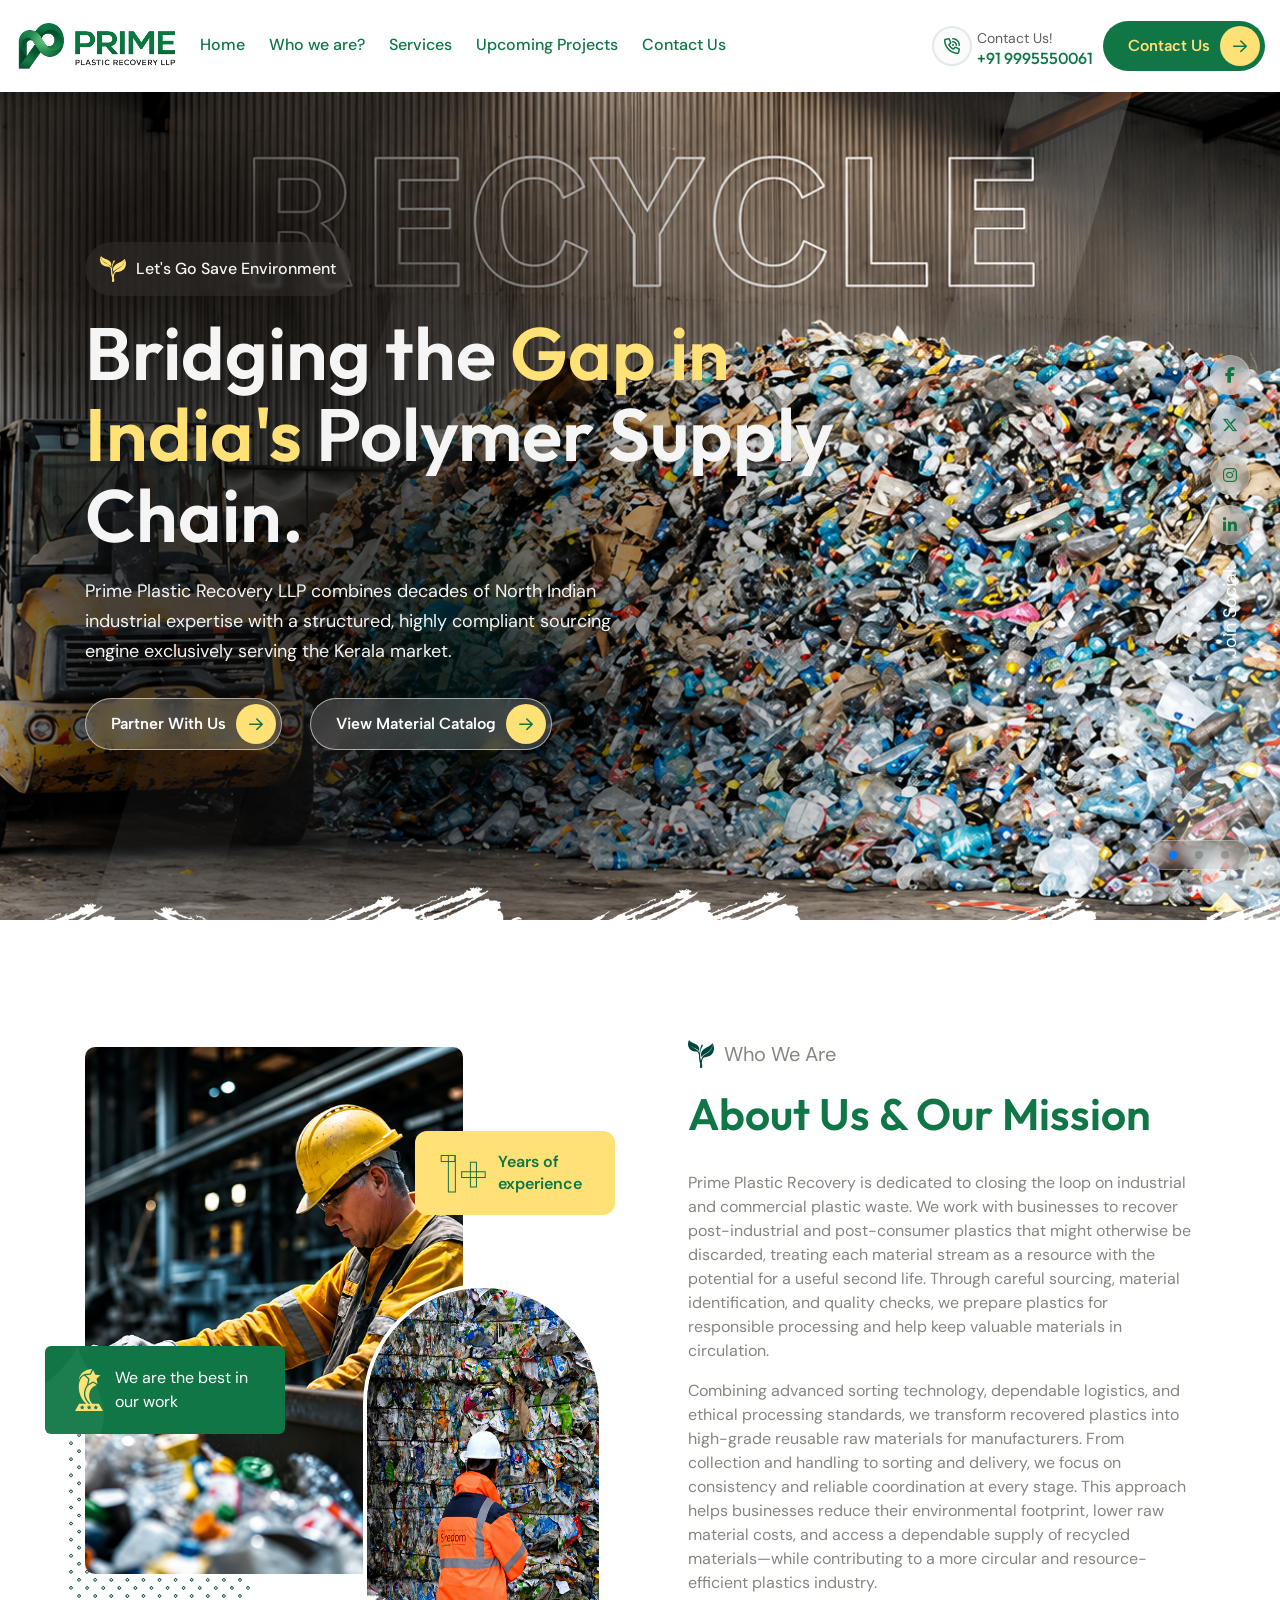
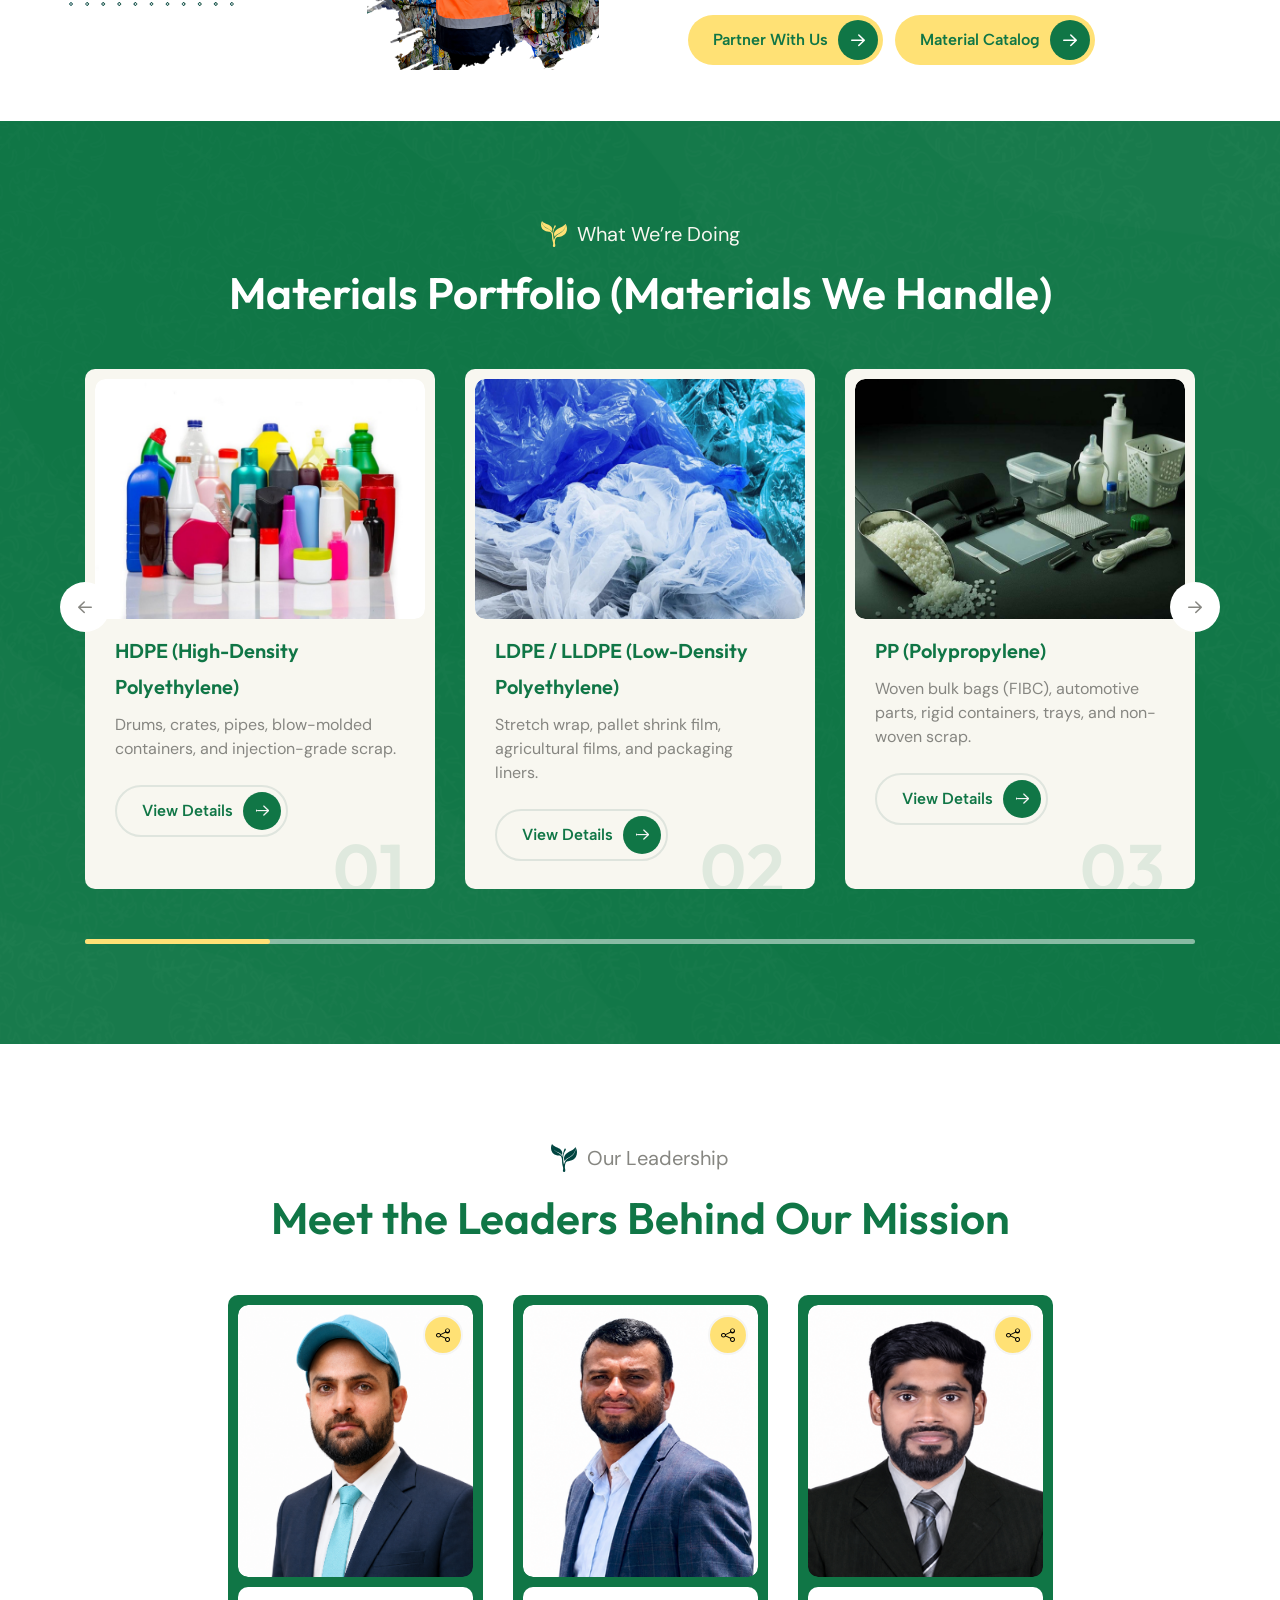
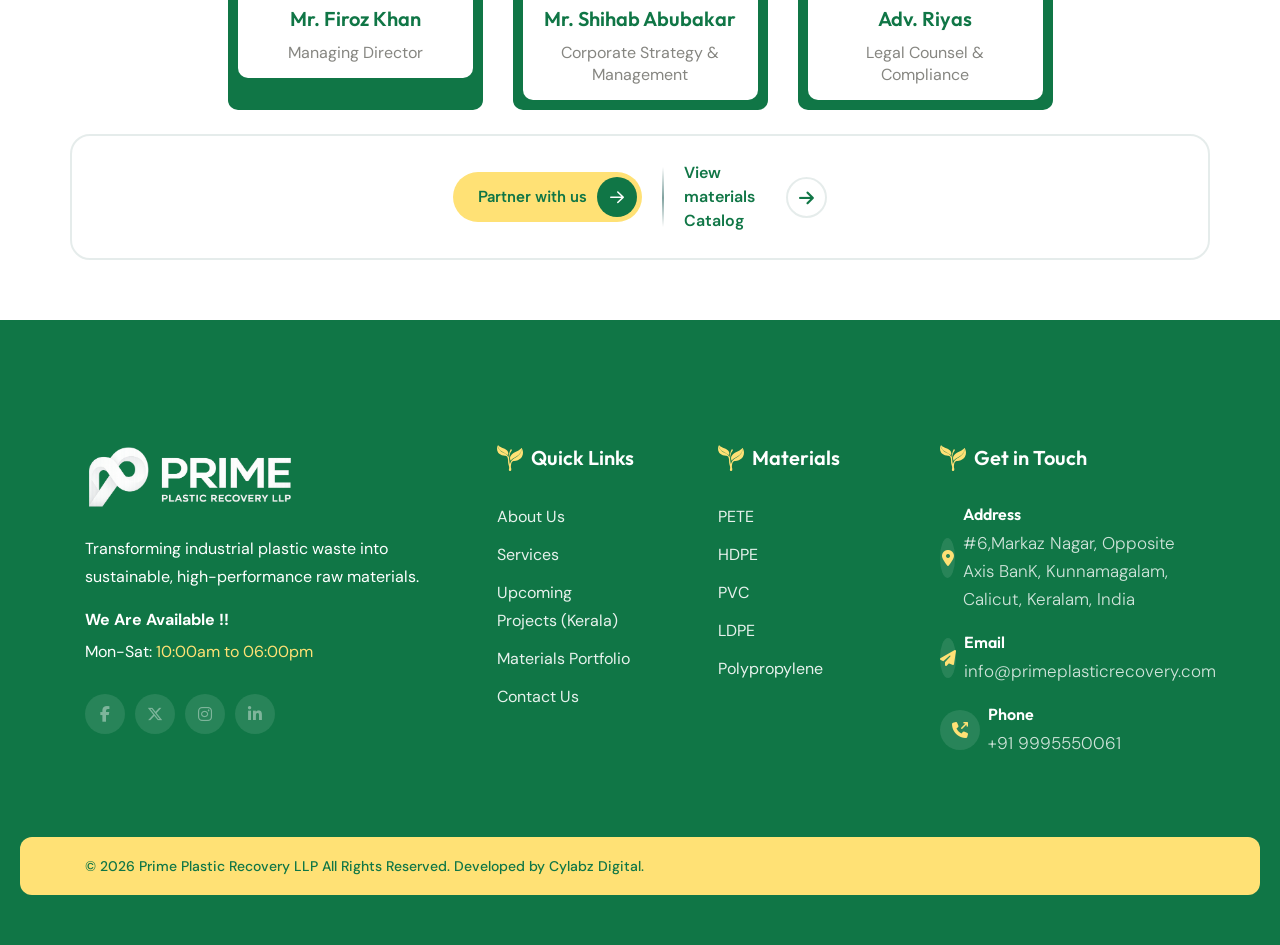
==== commit 662d0050: "new data added" ====
--- a/index.html
+++ b/index.html
@@ -22,8 +22,6 @@
 	<link rel="stylesheet" href="assets/vendor/bootstrap/bootstrap.min.css"/>
 	<link rel="stylesheet" href="assets/vendor/swiper/swiper-bundle.min.css"/>
 	<link rel="stylesheet" href="assets/vendor/aos/aos.css"/>
-	<link rel="stylesheet" href="assets/vendor/fancybox/fancybox.css"/>
-
 	<!-- Main CSS -->
 	<link rel="stylesheet" href="assets/css/spacing.css"/>
 	<link rel="stylesheet" href="assets/css/main.css"/>
@@ -49,6 +47,7 @@
 									<li><a href='index.html'>Home</a></li>
 									<li><a href='about.html'>Who we are?</a></li>
 									<li><a href='services.html'>Services</a></li>
+									<li><a href='Upcoming-Projects.html'>Upcoming Projects</a></li>
 									<li><a href='contact.html'>Contact Us</a></li>
 								</ul>
 							</nav>
@@ -104,7 +103,7 @@
 			</p>
 		</div>
 		<div class="off-canvas-thumb m-b-40">
-			<img src="assets/img/thumbs/thumb-3.webp" alt="thumb"/>
+			<img src="assets/img/thumbs/upcoming-projects-sorting-machine.webp" alt="thumb"/>
 		</div>
 		<div class="off-canvas-contact m-b-40">
 			<a href="#" class="off-canvas-contact-item">
@@ -116,13 +115,13 @@
 					<p>#6,Markaz Nagar, Opposite Axis BanK, Kunnamagalam, Calicut, Keralam, India</p>
 				</div>
 			</a>
-			<a href="mailto:info@primerecycling.in" class="off-canvas-contact-item">
+			<a href="mailto:info@primeplasticrecovery.com" class="off-canvas-contact-item">
 				<div class="icon">
 					<i class="fa-solid fa-paper-plane"></i>
 				</div>
 				<div class="text">
 					<h6>Email</h6>
-					<p>info@primerecycling.in</p>
+					<p>info@primeplasticrecovery.com</p>
 				</div>
 			</a>
 			<a href="tel:+70264566579" class="off-canvas-contact-item">
@@ -136,16 +135,16 @@
 			</a>
 		</div>
 		<div class="off-canvas-social-links">
-			<a href="https://facebook.com/">
+			<a href="https://www.facebook.com/primeplasticrecovery">
 				<i class="fab fa-facebook-f"></i>
 			</a>
-			<a href="https://twitter.com/">
+			<a href="https://x.com/primeplasticrec">
 				<i class="fab fa-x-twitter"></i>
 			</a>
-			<a href="https://www.instagram.com/">
+			<a href="https://www.instagram.com/primeplasticrecovery">
 				<i class="fab fa-instagram"></i>
 			</a>
-			<a href="https://linkedin.com/">
+			<a href="https://www.linkedin.com/company/prime-plastic-recovery">
 				<i class="fab fa-linkedin-in"></i>
 			</a>
 		</div>
@@ -172,6 +171,7 @@
 				<li><a href='index.html'>Home</a></li>
 				<li><a href='about.html'>Who we are?</a></li>
 				<li><a href='services.html'>Services</a></li>
+				<li><a href='Upcoming-Projects.html'>Upcoming Projects</a></li>
 				<li><a href='contact.html'>Contact Us</a></li>
 			</ul>
 		</div>
@@ -207,11 +207,11 @@
 											</p>
 										</div>
 										<div class="join-us" data-animation="animate__fadeInUp" data-delay="0.6s">
-											<a class='e-primary-btn has-icon' href=''>
+											<a class='e-primary-btn has-icon' href='contact.html'>
 												Partner With Us
 												<span class="icon-wrap"><span class="icon"><i class="fa-regular fa-arrow-right"></i><i class="fa-regular fa-arrow-right"></i></span></span>
 											</a>
-											<a class='e-primary-btn has-icon' href='.'>
+											<a class='e-primary-btn has-icon' href='index.html#materials'>
 												View Material Catalog
 												<span class="icon-wrap"><span class="icon"><i class="fa-regular fa-arrow-right"></i><i class="fa-regular fa-arrow-right"></i></span></span>
 											</a>
@@ -251,11 +251,11 @@
 											</p>
 										</div>
 										<div class="join-us" data-animation="animate__fadeInUp" data-delay="0.6s">
-											<a class='e-primary-btn has-icon' href='.'>
+											<a class='e-primary-btn has-icon' href='contact.html'>
 												Partner With Us
 												<span class="icon-wrap"><span class="icon"><i class="fa-regular fa-arrow-right"></i><i class="fa-regular fa-arrow-right"></i></span></span>
 											</a>
-											<a class='e-primary-btn has-icon' href='.'>
+											<a class='e-primary-btn has-icon' href='index.html#materials'>
 												View Material Catalog
 												<span class="icon-wrap"><span class="icon"><i class="fa-regular fa-arrow-right"></i><i class="fa-regular fa-arrow-right"></i></span></span>
 											</a>
@@ -294,11 +294,11 @@
 											</p>
 										</div>
 										<div class="join-us" data-animation="animate__fadeInUp" data-delay="0.6s">
-											<a class='e-primary-btn has-icon' href='.'>
+											<a class='e-primary-btn has-icon' href='contact.html'>
 												Partner With Us
 												<span class="icon-wrap"><span class="icon"><i class="fa-regular fa-arrow-right"></i><i class="fa-regular fa-arrow-right"></i></span></span>
 											</a>
-											<a class='e-primary-btn has-icon' href='.'>
+											<a class='e-primary-btn has-icon' href='index.html#materials'>
 												View Material Catalog
 												<span class="icon-wrap"><span class="icon"><i class="fa-regular fa-arrow-right"></i><i class="fa-regular fa-arrow-right"></i></span></span>
 											</a>
@@ -320,16 +320,16 @@
 		<div class="hero-slider-pagination-1"></div>
 		<div class="hero-slider-social">
 			<div class="social-links">
-				<a href="https://facebook.com/">
+				<a href="https://www.facebook.com/primeplasticrecovery">
 					<i class="fab fa-facebook-f"></i>
 				</a>
-				<a href="https://twitter.com/">
+				<a href="https://x.com/primeplasticrec">
 					<i class="fab fa-x-twitter"></i>
 				</a>
-				<a href="https://www.instagram.com/">
+				<a href="https://www.instagram.com/primeplasticrecovery">
 					<i class="fab fa-instagram"></i>
 				</a>
-				<a href="https://linkedin.com/">
+				<a href="https://www.linkedin.com/company/prime-plastic-recovery">
 					<i class="fab fa-linkedin-in"></i>
 				</a>
 			</div>
@@ -378,14 +378,14 @@
 							<h2>About Us & Our Mission</h2>
 						</div>
 						<div class="text">
-							<p>At Prime Plastic Recovery LLP, we don’t look at plastic as scrap—we treat it as a high-value industrial resource. While our corporate presence expands into South India with an exclusive focus on the Kerala sourcing market, our operational foundation is built on deep-rooted, multi-generational recycling expertise.</p>
-							<p>We bridge the gap between high-volume raw plastic aggregation in the South and India's massive manufacturing hubs. By implementing rigorous on-ground quality control checkpoints, professional logistics management, and absolute pollution board compliance, we ensure that every load delivered is prime grade.</p>
+							<p>Prime Plastic Recovery is dedicated to closing the loop on industrial and commercial plastic waste. We work with businesses to recover post-industrial and post-consumer plastics that might otherwise be discarded, treating each material stream as a resource with the potential for a useful second life. Through careful sourcing, material identification, and quality checks, we prepare plastics for responsible processing and help keep valuable materials in circulation.</p>
+							<p>Combining advanced sorting technology, dependable logistics, and ethical processing standards, we transform recovered plastics into high-grade reusable raw materials for manufacturers. From collection and handling to sorting and delivery, we focus on consistency and reliable coordination at every stage. This approach helps businesses reduce their environmental footprint, lower raw material costs, and access a dependable supply of recycled materials—while contributing to a more circular and resource-efficient plastics industry.</p>
 						</div>
 						
 						<div class="annual-donation-wrap">
 							<div class="blog-btn">
-								<a class='e-primary-btn has-icon mb-2' href='.'>Partner With Us <span class="icon-wrap"><span class="icon"><i class="fa-regular fa-arrow-right"></i> <i class="fa-regular fa-arrow-right"></i></span></span></a> &nbsp;
-								<a class='e-primary-btn has-icon' href='.'>Material Catalog <span class="icon-wrap"><span class="icon"><i class="fa-regular fa-arrow-right"></i> <i class="fa-regular fa-arrow-right"></i></span></span></a>
+								<a class='e-primary-btn has-icon mb-2' href='contact.html'>Partner With Us <span class="icon-wrap"><span class="icon"><i class="fa-regular fa-arrow-right"></i> <i class="fa-regular fa-arrow-right"></i></span></span></a> &nbsp;
+								<a class='e-primary-btn has-icon' href='index.html#materials'>Material Catalog <span class="icon-wrap"><span class="icon"><i class="fa-regular fa-arrow-right"></i> <i class="fa-regular fa-arrow-right"></i></span></span></a>
 							</div>
 							
 						</div>
@@ -397,14 +397,14 @@
 	<!-- about-us-section end -->
 
     <!-- services-we-offer-section start -->
-	<section class="services-we-offer-section p-t-100 p-b-100 p-t-xs-80 p-b-xs-80" style="background-image: url('assets/img/bg/services-we-offer-bg.webp')">
+	<section id="materials" class="services-we-offer-section p-t-100 p-b-100 p-t-xs-80 p-b-xs-80" style="background-image: url('assets/img/bg/services-we-offer-bg.webp')">
 		<div class="container">
 			<div class="text-center m-b-50 m-b-xs-40">
 				<div class="common-subtitle" data-aos="fade-up" data-aos-delay="200" data-aos-duration="1000">
 					<img alt="icon" src="assets/img/icons/icon-1.svg"> <span>What We’re Doing</span>
 				</div>
 				<div class="common-title m-b-0" data-aos="fade-up" data-aos-delay="400" data-aos-duration="1000">
-					<h2>Materials Portfolio (Our Sourcing Core)</h2>
+					<h2>Materials Portfolio (Materials We Handle)</h2>
 				</div>
 			</div>
 			<div class="row">
@@ -415,16 +415,16 @@
 								<div class="swiper-slide">
 									<div class="service-card-3">
 										<div class="thumb">
-											<a href=''><img alt="thumb" src="assets/img/thumbs/PETE (Polyethylene Terephthalate - Code 1).png"></a>
+											<a href=''><img alt="HDPE plastic scrap" src="assets/img/thumbs/HDPE (High-Density Polyethylene - Code 2).png"></a>
 										</div>
 										<div class="content">
 											<div class="donation-wrap">
 												<div class="content-top">
 													<div class="title">
-														<h3><a href=''>PETE (Polyethylene Terephthalate - Code 1)</a></h3>
+									<h3><a href=''>HDPE (High-Density Polyethylene)</a></h3>
 													</div>
 													<div class="text">
-														<p>High-grade recovery of post-commercial bottles, clear containers, and packaging elements.</p>
+														<p>Drums, crates, pipes, blow-molded containers, and injection-grade scrap.</p>
 													</div>
 												</div><a class='e-primary-btn has-icon d-btn' href=''>View Details <span class="icon-wrap"><span class="icon"><i class="fa-regular fa-arrow-right"></i> <i class="fa-regular fa-arrow-right"></i></span></span></a>
 											</div>
@@ -437,16 +437,16 @@
 								<div class="swiper-slide">
 									<div class="service-card-3">
 										<div class="thumb">
-											<a href=''><img alt="thumb" src="assets/img/thumbs/HDPE (High-Density Polyethylene - Code 2).png"></a>
+											<a href=''><img alt="LDPE and LLDPE plastic scrap" src="assets/img/thumbs/LDPE (Low-Density Polyethylene - Code 4).png"></a>
 										</div>
 										<div class="content">
 											<div class="donation-wrap">
 												<div class="content-top">
 													<div class="title">
-														<h3><a href=''>HDPE (High-Density Polyethylene - Code 2)</a></h3>
+									<h3><a href=''>LDPE / LLDPE (Low-Density Polyethylene)</a></h3>
 													</div>
 													<div class="text">
-														<p> Clean rigid plastics, blow-molded containers, and heavy-duty industrial drums.</p>
+														<p>Stretch wrap, pallet shrink film, agricultural films, and packaging liners.</p>
 													</div>
 												</div><a class='e-primary-btn has-icon d-btn' href=''>View Details <span class="icon-wrap"><span class="icon"><i class="fa-regular fa-arrow-right"></i> <i class="fa-regular fa-arrow-right"></i></span></span></a>
 											</div>
@@ -459,16 +459,16 @@
 								<div class="swiper-slide">
 									<div class="service-card-3">
 										<div class="thumb">
-											<a href=''><img alt="thumb" src="assets/img/thumbs/PVC (Polyvinyl Chloride - Code 3).png"></a>
+											<a href=''><img alt="PP plastic scrap" src="assets/img/thumbs/PP (Polypropylene - Code 5).png"></a>
 										</div>
 										<div class="content">
 											<div class="donation-wrap">
 												<div class="content-top">
 													<div class="title">
-														<h3><a href=''>PVC (Polyvinyl Chloride - Code 3)</a></h3>
+									<h3><a href=''>PP (Polypropylene)</a></h3>
 													</div>
 													<div class="text">
-														<p>Commercial profiles, industrial piping scrap, and rigid synthetic formats.</p>
+														<p>Woven bulk bags (FIBC), automotive parts, rigid containers, trays, and non-woven scrap.</p>
 													</div>
 												</div><a class='e-primary-btn has-icon d-btn' href=''>View Details <span class="icon-wrap"><span class="icon"><i class="fa-regular fa-arrow-right"></i> <i class="fa-regular fa-arrow-right"></i></span></span></a>
 											</div>
@@ -481,16 +481,16 @@
 								<div class="swiper-slide">
 									<div class="service-card-3">
 										<div class="thumb">
-											<a href="#"><img alt="thumb" src="assets/img/thumbs/LDPE (Low-Density Polyethylene - Code 4).png"></a>
+											<a href="#"><img alt="PET plastic scrap" src="assets/img/thumbs/PETE (Polyethylene Terephthalate - Code 1).png"></a>
 										</div>
 										<div class="content">
 											<div class="donation-wrap">
 												<div class="content-top">
 													<div class="title">
-														<h3><a href=''>LDPE (Low-Density Polyethylene - Code 4)</a></h3>
+									<h3><a href=''>PET (Polyethylene Terephthalate)</a></h3>
 													</div>
 													<div class="text">
-														<p>Industrial packaging films, pallet wraps, and flexible liners baled for optimal high-density transport.</p>
+														<p>Strapping, thermoformed sheets, preforms, and clean post-industrial bottle flake.</p>
 													</div>
 												</div><a class='e-primary-btn has-icon d-btn' href=''>View Details <span class="icon-wrap"><span class="icon"><i class="fa-regular fa-arrow-right"></i> <i class="fa-regular fa-arrow-right"></i></span></span></a>
 											</div>
@@ -503,16 +503,16 @@
 								<div class="swiper-slide">
 									<div class="service-card-3">
 										<div class="thumb">
-											<a href="#"><img alt="thumb" src="assets/img/thumbs/PP (Polypropylene - Code 5).png"></a>
+											<a href="#"><img alt="ABS, PC, and engineering plastics scrap" src="assets/img/thumbs/Other Polymers (Code 7).png"></a>
 										</div>
 										<div class="content">
 											<div class="donation-wrap">
 												<div class="content-top">
 													<div class="title">
-														<h3><a href=''>PP (Polypropylene - Code 5)</a></h3>
+									<h3><a href=''>ABS, PC &amp; Engineering Plastics</a></h3>
 													</div>
 													<div class="text">
-														<p>Rigid multi-use containers, battery casings, and woven polymer sacks optimized for secondary granulators.</p>
+														<p>Electronic housings, automotive trim, purgings, and clean regrind.</p>
 													</div>
 												</div><a class='e-primary-btn has-icon d-btn' href=''>View Details <span class="icon-wrap"><span class="icon"><i class="fa-regular fa-arrow-right"></i> <i class="fa-regular fa-arrow-right"></i></span></span></a>
 											</div>
@@ -525,16 +525,16 @@
 								<div class="swiper-slide">
 									<div class="service-card-3">
 										<div class="thumb">
-											<a href="#"><img alt="thumb" src="assets/img/thumbs/Other Polymers (Code 7).png"></a>
+											<a href="#"><img alt="PVC plastic scrap" src="assets/img/thumbs/PVC (Polyvinyl Chloride - Code 3).png"></a>
 										</div>
 										<div class="content">
 											<div class="donation-wrap">
 												<div class="content-top">
 													<div class="title">
-														<h3><a href=''>Other Polymers (Code 7)</a></h3>
+									<h3><a href=''>PVC (Polyvinyl Chloride)</a></h3>
 													</div>
 													<div class="text">
-														<p>Complex and multi-layered technical engineering plastics managed through specialized circular value chains.</p>
+														<p>Rigid pipes, window profiles, siding off-cuts, and flexible cable sheathing.</p>
 													</div>
 												</div><a class='e-primary-btn has-icon d-btn' href=''>View Details <span class="icon-wrap"><span class="icon"><i class="fa-regular fa-arrow-right"></i> <i class="fa-regular fa-arrow-right"></i></span></span></a>
 											</div>
@@ -562,7 +562,7 @@
 	</section>
 	<!-- services-we-offer-section end -->
 <!-- volunteer-section start -->
-<section class="volunteer-section p-t-100 p-b-100 p-t-xs-80 p-b-xs-80">
+<section class="volunteer-section p-t-100 p-t-xs-80 p-b-xs-80">
 	<div class="container text-center">
 		<div class="text-center m-b-50 m-b-xs-40">
 			<div class="common-subtitle" data-aos="fade-up" data-aos-delay="200" data-aos-duration="1000">
@@ -572,7 +572,7 @@
 				<h2>Meet the Leaders Behind Our Mission</h2>
 			</div>
 		</div>
-		<div class="row row-gap-4 p-b-60" data-aos="fade-up" data-aos-delay="600" data-aos-duration="1000">
+		<div class="row justify-content-center row-gap-4 p-b-60" data-aos="fade-up" data-aos-delay="600" data-aos-duration="1000">
 
 			<div class="col-xl-3 col-lg-3 col-md-6">
 				<div class="volunteer-card bio-trigger"
@@ -601,28 +601,6 @@
 
 			<div class="col-xl-3 col-lg-3 col-md-6">
 				<div class="volunteer-card bio-trigger"
-					data-name="Mr. Rizwan Pasha"
-					data-role="Director"
-					data-img="assets/img/thumbs/Rizwan.png"
-					data-bio="A veteran in the environmental sustainability sector, Mr. Rizwan Pasha brings over 20+ years of pioneering experience in plastic waste management. Over his distinguished career, he has successfully directed the diversion and processing of more than 1 million tonnes of plastic waste. Based in Mysore, Mr. Pasha spearheads key strategic alliances for Prime Plastic Recovery LLP, managing ongoing contractual agreements with prominent cement corporations and large-scale recycling operations to streamline sustainable waste-to-energy and circular economy supply chains.">
-					<a href="javascript:void(0)">
-						<div class="thumb"><img alt="thumb-17" src="assets/img/thumbs/Rizwan.png"></div>
-						<div class="author-info">
-							<h5>Mr. Rizwan Pasha</h5>
-							<p>Director</p>
-						</div>
-					</a>
-					<div class="socials">
-						<button class="share-button"><i class="fa-light fa-share-nodes"></i></button>
-						<div class="social-links">
-							<a href=""><i class="fa-solid fa-phone-arrow-up-right"></i></a> <a href=""><i class="fa-solid fa-paper-plane"></i></a>
-						</div>
-					</div>
-				</div>
-			</div>
-
-			<div class="col-xl-3 col-lg-3 col-md-6">
-				<div class="volunteer-card bio-trigger"
 					data-name="Mr. Shihab Abubakar"
 					data-role="Corporate Strategy & Management"
 					data-img="assets/img/thumbs/shihab.png"
@@ -667,7 +645,7 @@
 
 			<div class="contact-details" data-aos="fade-up" data-aos-delay="200" data-aos-duration="1000">
 				<div class="details-btn">
-					<a class='e-primary-btn has-icon' href=''>Partner with us<span class="icon-wrap"><span class="icon"><i class="fa-regular fa-arrow-right"></i> <i class="fa-regular fa-arrow-right"></i></span></span></a>
+					<a class='e-primary-btn has-icon' href='contact.html'>Partner with us<span class="icon-wrap"><span class="icon"><i class="fa-regular fa-arrow-right"></i> <i class="fa-regular fa-arrow-right"></i></span></span></a>
 				</div>
 				<div class="join-us-btn">
 					<a class='review-btn' href=''><img alt="shape-12" src="assets/img/shapes/shape-12.webp"> <span>View materials Catalog</span> <i class="fa-solid fa-arrow-right"></i></a>
@@ -706,27 +684,22 @@
 								<img src="assets/img/logo/footer.png" alt="logo"/>
 							</a>
 						</div>
-						<div class="text">
-							<p>
-								Prime Plastic Recovery LLP
-								combines decades of North Indian industrial expertise with a structured, highly compliant sourcing engine exclusively serving the Kerala market.
-							</p>
-						</div>
+						<div class="text"><p>Transforming industrial plastic waste into sustainable, high-performance raw materials.</p></div>
 						<div class="info">
 							<p><b>We Are Available !!</b></p>
 							<p>Mon-Sat: <span>10:00am to 06:00pm</span></p>
 						</div>
 						<div class="social-links">
-							<a href="https://facebook.com/">
+							<a href="https://www.facebook.com/primeplasticrecovery">
 								<i class="fab fa-facebook-f"></i>
 							</a>
-							<a href="https://twitter.com/">
+							<a href="https://x.com/primeplasticrec">
 								<i class="fab fa-x-twitter"></i>
 							</a>
-							<a href="https://www.instagram.com/">
+							<a href="https://www.instagram.com/primeplasticrecovery">
 								<i class="fab fa-instagram"></i>
 							</a>
-							<a href="https://linkedin.com/">
+							<a href="https://www.linkedin.com/company/prime-plastic-recovery">
 								<i class="fab fa-linkedin-in"></i>
 							</a>
 						</div>
@@ -740,10 +713,11 @@
 						Quick Links
 					</h3>
 					<ul>
-						<li><a href=''>About Company</a></li>
-						<li><a href=''>Our Leadership</a></li>
-						<li><a href=''>Materials</a></li>
-						<li><a href=''>Contact Us</a></li>
+						<li><a href='about.html'>About Us</a></li>
+						<li><a href='services.html'>Services</a></li>
+						<li><a href='Upcoming-Projects.html'>Upcoming Projects (Kerala)</a></li>
+						<li><a href='index.html#materials'>Materials Portfolio</a></li>
+						<li><a href='contact.html'>Contact Us</a></li>
 					</ul>
 				</div>
 			</div>
@@ -778,13 +752,13 @@
 								<p>#6,Markaz Nagar, Opposite Axis BanK, Kunnamagalam, Calicut, Keralam, India</p>
 							</div>
 						</a>
-						<a href="mailto:info@primerecycling.in" class="email">
+						<a href="mailto:info@primeplasticrecovery.com" class="email">
 							<div class="icon">
 								<i class="fa-solid fa-paper-plane"></i>
 							</div>
 							<div class="text">
 								<h6>Email</h6>
-								<p>info@primerecycling.in</p>
+								<p>info@primeplasticrecovery.com</p>
 							</div>
 						</a>
 						<a href="tel:+70264566579" class="phone">
@@ -809,12 +783,6 @@
 						<div class="footer-copyright">
 							© 2026 Prime Plastic Recovery LLP All Rights Reserved. Developed by <a href="https://www.cylabz.io/" class="footer-a" >Cylabz Digital</a>.
 						</div>
-						<div class="footer-bottom-menu">
-							<ul>
-								<li><a href='contact.html'>Terms & Condition</a></li>
-								<li><a href='contact.html'>Privacy Policy</a></li>
-							</ul>
-						</div>
 					</div>
 				</div>
 			</div>
@@ -825,11 +793,8 @@
 
 <!-- Vendors Js -->
 <script src="assets/vendor/jquery/jquery.min.js"></script>
-<script src="assets/vendor/popper/popper.min.js"></script>
-<script src="assets/vendor/bootstrap/bootstrap.min.js"></script>
 <script src="assets/vendor/swiper/swiper-bundle.min.js"></script>
 <script src="assets/vendor/aos/aos.js"></script>
-<script src="assets/vendor/fancybox/fancybox.umd.js"></script>
 <script src="assets/vendor/counter/purecounter.js"></script>
 
 <!-- Main Js -->
--- a/assets/css/spacing.css
+++ b/assets/css/spacing.css
@@ -1 +1,104 @@
-.m-t-0{margin-top:0px}.m-b-0{margin-bottom:0px}.m-l-0{margin-left:0px}.m-r-0{margin-right:0px}.m-t-5{margin-top:5px}.m-b-5{margin-bottom:5px}.m-l-5{margin-left:5px}.m-r-5{margin-right:5px}.m-t-10{margin-top:10px}.m-b-10{margin-bottom:10px}.m-l-10{margin-left:10px}.m-r-10{margin-right:10px}.m-t-15{margin-top:15px}.m-b-15{margin-bottom:15px}.m-l-15{margin-left:15px}.m-r-15{margin-right:15px}.m-t-20{margin-top:20px}.m-b-20{margin-bottom:20px}.m-l-20{margin-left:20px}.m-r-20{margin-right:20px}.m-t-25{margin-top:25px}.m-b-25{margin-bottom:25px}.m-l-25{margin-left:25px}.m-r-25{margin-right:25px}.m-t-30{margin-top:30px}.m-b-30{margin-bottom:30px}.m-l-30{margin-left:30px}.m-r-30{margin-right:30px}.m-t-35{margin-top:35px}.m-b-35{margin-bottom:35px}.m-l-35{margin-left:35px}.m-r-35{margin-right:35px}.m-t-40{margin-top:40px}.m-b-40{margin-bottom:40px}.m-l-40{margin-left:40px}.m-r-40{margin-right:40px}.m-t-45{margin-top:45px}.m-b-45{margin-bottom:45px}.m-l-45{margin-left:45px}.m-r-45{margin-right:45px}.m-t-50{margin-top:50px}.m-b-50{margin-bottom:50px}.m-l-50{margin-left:50px}.m-r-50{margin-right:50px}.m-t-55{margin-top:55px}.m-b-55{margin-bottom:55px}.m-l-55{margin-left:55px}.m-r-55{margin-right:55px}.m-t-60{margin-top:60px}.m-b-60{margin-bottom:60px}.m-l-60{margin-left:60px}.m-r-60{margin-right:60px}.m-t-65{margin-top:65px}.m-b-65{margin-bottom:65px}.m-l-65{margin-left:65px}.m-r-65{margin-right:65px}.m-t-70{margin-top:70px}.m-b-70{margin-bottom:70px}.m-l-70{margin-left:70px}.m-r-70{margin-right:70px}.m-t-75{margin-top:75px}.m-b-75{margin-bottom:75px}.m-l-75{margin-left:75px}.m-r-75{margin-right:75px}.m-t-80{margin-top:80px}.m-b-80{margin-bottom:80px}.m-l-80{margin-left:80px}.m-r-80{margin-right:80px}.m-t-85{margin-top:85px}.m-b-85{margin-bottom:85px}.m-l-85{margin-left:85px}.m-r-85{margin-right:85px}.m-t-90{margin-top:90px}.m-b-90{margin-bottom:90px}.m-l-90{margin-left:90px}.m-r-90{margin-right:90px}.m-t-95{margin-top:95px}.m-b-95{margin-bottom:95px}.m-l-95{margin-left:95px}.m-r-95{margin-right:95px}.m-t-100{margin-top:100px}.m-b-100{margin-bottom:100px}.m-l-100{margin-left:100px}.m-r-100{margin-right:100px}.m-t-105{margin-top:105px}.m-b-105{margin-bottom:105px}.m-l-105{margin-left:105px}.m-r-105{margin-right:105px}.m-t-110{margin-top:110px}.m-b-110{margin-bottom:110px}.m-l-110{margin-left:110px}.m-r-110{margin-right:110px}.m-t-115{margin-top:115px}.m-b-115{margin-bottom:115px}.m-l-115{margin-left:115px}.m-r-115{margin-right:115px}.m-t-120{margin-top:120px}.m-b-120{margin-bottom:120px}.m-l-120{margin-left:120px}.m-r-120{margin-right:120px}.m-t-125{margin-top:125px}.m-b-125{margin-bottom:125px}.m-l-125{margin-left:125px}.m-r-125{margin-right:125px}.m-t-130{margin-top:130px}.m-b-130{margin-bottom:130px}.m-l-130{margin-left:130px}.m-r-130{margin-right:130px}.m-t-135{margin-top:135px}.m-b-135{margin-bottom:135px}.m-l-135{margin-left:135px}.m-r-135{margin-right:135px}.m-t-140{margin-top:140px}.m-b-140{margin-bottom:140px}.m-l-140{margin-left:140px}.m-r-140{margin-right:140px}.m-t-145{margin-top:145px}.m-b-145{margin-bottom:145px}.m-l-145{margin-left:145px}.m-r-145{margin-right:145px}.m-t-150{margin-top:150px}.m-b-150{margin-bottom:150px}.m-l-150{margin-left:150px}.m-r-150{margin-right:150px}.m-t-155{margin-top:155px}.m-b-155{margin-bottom:155px}.m-l-155{margin-left:155px}.m-r-155{margin-right:155px}.m-t-160{margin-top:160px}.m-b-160{margin-bottom:160px}.m-l-160{margin-left:160px}.m-r-160{margin-right:160px}.m-t-165{margin-top:165px}.m-b-165{margin-bottom:165px}.m-l-165{margin-left:165px}.m-r-165{margin-right:165px}.m-t-170{margin-top:170px}.m-b-170{margin-bottom:170px}.m-l-170{margin-left:170px}.m-r-170{margin-right:170px}.m-t-175{margin-top:175px}.m-b-175{margin-bottom:175px}.m-l-175{margin-left:175px}.m-r-175{margin-right:175px}.m-t-180{margin-top:180px}.m-b-180{margin-bottom:180px}.m-l-180{margin-left:180px}.m-r-180{margin-right:180px}.m-t-185{margin-top:185px}.m-b-185{margin-bottom:185px}.m-l-185{margin-left:185px}.m-r-185{margin-right:185px}.m-t-190{margin-top:190px}.m-b-190{margin-bottom:190px}.m-l-190{margin-left:190px}.m-r-190{margin-right:190px}.m-t-195{margin-top:195px}.m-b-195{margin-bottom:195px}.m-l-195{margin-left:195px}.m-r-195{margin-right:195px}.m-t-200{margin-top:200px}.m-b-200{margin-bottom:200px}.m-l-200{margin-left:200px}.m-r-200{margin-right:200px}.m-t-205{margin-top:205px}.m-b-205{margin-bottom:205px}.m-l-205{margin-left:205px}.m-r-205{margin-right:205px}.m-t-210{margin-top:210px}.m-b-210{margin-bottom:210px}.m-l-210{margin-left:210px}.m-r-210{margin-right:210px}.m-t-215{margin-top:215px}.m-b-215{margin-bottom:215px}.m-l-215{margin-left:215px}.m-r-215{margin-right:215px}.m-t-220{margin-top:220px}.m-b-220{margin-bottom:220px}.m-l-220{margin-left:220px}.m-r-220{margin-right:220px}.m-t-225{margin-top:225px}.m-b-225{margin-bottom:225px}.m-l-225{margin-left:225px}.m-r-225{margin-right:225px}.m-t-230{margin-top:230px}.m-b-230{margin-bottom:230px}.m-l-230{margin-left:230px}.m-r-230{margin-right:230px}.m-t-235{margin-top:235px}.m-b-235{margin-bottom:235px}.m-l-235{margin-left:235px}.m-r-235{margin-right:235px}.m-t-240{margin-top:240px}.m-b-240{margin-bottom:240px}.m-l-240{margin-left:240px}.m-r-240{margin-right:240px}.m-t-245{margin-top:245px}.m-b-245{margin-bottom:245px}.m-l-245{margin-left:245px}.m-r-245{margin-right:245px}.m-t-250{margin-top:250px}.m-b-250{margin-bottom:250px}.m-l-250{margin-left:250px}.m-r-250{margin-right:250px}.m-t-255{margin-top:255px}.m-b-255{margin-bottom:255px}.m-l-255{margin-left:255px}.m-r-255{margin-right:255px}.m-t-260{margin-top:260px}.m-b-260{margin-bottom:260px}.m-l-260{margin-left:260px}.m-r-260{margin-right:260px}.m-t-265{margin-top:265px}.m-b-265{margin-bottom:265px}.m-l-265{margin-left:265px}.m-r-265{margin-right:265px}.m-t-270{margin-top:270px}.m-b-270{margin-bottom:270px}.m-l-270{margin-left:270px}.m-r-270{margin-right:270px}.m-t-275{margin-top:275px}.m-b-275{margin-bottom:275px}.m-l-275{margin-left:275px}.m-r-275{margin-right:275px}.m-t-280{margin-top:280px}.m-b-280{margin-bottom:280px}.m-l-280{margin-left:280px}.m-r-280{margin-right:280px}.m-t-285{margin-top:285px}.m-b-285{margin-bottom:285px}.m-l-285{margin-left:285px}.m-r-285{margin-right:285px}.m-t-290{margin-top:290px}.m-b-290{margin-bottom:290px}.m-l-290{margin-left:290px}.m-r-290{margin-right:290px}.m-t-295{margin-top:295px}.m-b-295{margin-bottom:295px}.m-l-295{margin-left:295px}.m-r-295{margin-right:295px}.m-t-300{margin-top:300px}.m-b-300{margin-bottom:300px}.m-l-300{margin-left:300px}.m-r-300{margin-right:300px}@media(min-width: 1400px)and (max-width: 1700px){.m-t-xxl-0{margin-top:0px}.m-b-xxl-0{margin-bottom:0px}.m-l-xxl-0{margin-left:0px}.m-r-xxl-0{margin-right:0px}.m-t-xxl-5{margin-top:5px}.m-b-xxl-5{margin-bottom:5px}.m-l-xxl-5{margin-left:5px}.m-r-xxl-5{margin-right:5px}.m-t-xxl-10{margin-top:10px}.m-b-xxl-10{margin-bottom:10px}.m-l-xxl-10{margin-left:10px}.m-r-xxl-10{margin-right:10px}.m-t-xxl-15{margin-top:15px}.m-b-xxl-15{margin-bottom:15px}.m-l-xxl-15{margin-left:15px}.m-r-xxl-15{margin-right:15px}.m-t-xxl-20{margin-top:20px}.m-b-xxl-20{margin-bottom:20px}.m-l-xxl-20{margin-left:20px}.m-r-xxl-20{margin-right:20px}.m-t-xxl-25{margin-top:25px}.m-b-xxl-25{margin-bottom:25px}.m-l-xxl-25{margin-left:25px}.m-r-xxl-25{margin-right:25px}.m-t-xxl-30{margin-top:30px}.m-b-xxl-30{margin-bottom:30px}.m-l-xxl-30{margin-left:30px}.m-r-xxl-30{margin-right:30px}.m-t-xxl-35{margin-top:35px}.m-b-xxl-35{margin-bottom:35px}.m-l-xxl-35{margin-left:35px}.m-r-xxl-35{margin-right:35px}.m-t-xxl-40{margin-top:40px}.m-b-xxl-40{margin-bottom:40px}.m-l-xxl-40{margin-left:40px}.m-r-xxl-40{margin-right:40px}.m-t-xxl-45{margin-top:45px}.m-b-xxl-45{margin-bottom:45px}.m-l-xxl-45{margin-left:45px}.m-r-xxl-45{margin-right:45px}.m-t-xxl-50{margin-top:50px}.m-b-xxl-50{margin-bottom:50px}.m-l-xxl-50{margin-left:50px}.m-r-xxl-50{margin-right:50px}.m-t-xxl-55{margin-top:55px}.m-b-xxl-55{margin-bottom:55px}.m-l-xxl-55{margin-left:55px}.m-r-xxl-55{margin-right:55px}.m-t-xxl-60{margin-top:60px}.m-b-xxl-60{margin-bottom:60px}.m-l-xxl-60{margin-left:60px}.m-r-xxl-60{margin-right:60px}.m-t-xxl-65{margin-top:65px}.m-b-xxl-65{margin-bottom:65px}.m-l-xxl-65{margin-left:65px}.m-r-xxl-65{margin-right:65px}.m-t-xxl-70{margin-top:70px}.m-b-xxl-70{margin-bottom:70px}.m-l-xxl-70{margin-left:70px}.m-r-xxl-70{margin-right:70px}.m-t-xxl-75{margin-top:75px}.m-b-xxl-75{margin-bottom:75px}.m-l-xxl-75{margin-left:75px}.m-r-xxl-75{margin-right:75px}.m-t-xxl-80{margin-top:80px}.m-b-xxl-80{margin-bottom:80px}.m-l-xxl-80{margin-left:80px}.m-r-xxl-80{margin-right:80px}.m-t-xxl-85{margin-top:85px}.m-b-xxl-85{margin-bottom:85px}.m-l-xxl-85{margin-left:85px}.m-r-xxl-85{margin-right:85px}.m-t-xxl-90{margin-top:90px}.m-b-xxl-90{margin-bottom:90px}.m-l-xxl-90{margin-left:90px}.m-r-xxl-90{margin-right:90px}.m-t-xxl-95{margin-top:95px}.m-b-xxl-95{margin-bottom:95px}.m-l-xxl-95{margin-left:95px}.m-r-xxl-95{margin-right:95px}.m-t-xxl-100{margin-top:100px}.m-b-xxl-100{margin-bottom:100px}.m-l-xxl-100{margin-left:100px}.m-r-xxl-100{margin-right:100px}.m-t-xxl-105{margin-top:105px}.m-b-xxl-105{margin-bottom:105px}.m-l-xxl-105{margin-left:105px}.m-r-xxl-105{margin-right:105px}.m-t-xxl-110{margin-top:110px}.m-b-xxl-110{margin-bottom:110px}.m-l-xxl-110{margin-left:110px}.m-r-xxl-110{margin-right:110px}.m-t-xxl-115{margin-top:115px}.m-b-xxl-115{margin-bottom:115px}.m-l-xxl-115{margin-left:115px}.m-r-xxl-115{margin-right:115px}.m-t-xxl-120{margin-top:120px}.m-b-xxl-120{margin-bottom:120px}.m-l-xxl-120{margin-left:120px}.m-r-xxl-120{margin-right:120px}.m-t-xxl-125{margin-top:125px}.m-b-xxl-125{margin-bottom:125px}.m-l-xxl-125{margin-left:125px}.m-r-xxl-125{margin-right:125px}.m-t-xxl-130{margin-top:130px}.m-b-xxl-130{margin-bottom:130px}.m-l-xxl-130{margin-left:130px}.m-r-xxl-130{margin-right:130px}.m-t-xxl-135{margin-top:135px}.m-b-xxl-135{margin-bottom:135px}.m-l-xxl-135{margin-left:135px}.m-r-xxl-135{margin-right:135px}.m-t-xxl-140{margin-top:140px}.m-b-xxl-140{margin-bottom:140px}.m-l-xxl-140{margin-left:140px}.m-r-xxl-140{margin-right:140px}.m-t-xxl-145{margin-top:145px}.m-b-xxl-145{margin-bottom:145px}.m-l-xxl-145{margin-left:145px}.m-r-xxl-145{margin-right:145px}.m-t-xxl-150{margin-top:150px}.m-b-xxl-150{margin-bottom:150px}.m-l-xxl-150{margin-left:150px}.m-r-xxl-150{margin-right:150px}.m-t-xxl-155{margin-top:155px}.m-b-xxl-155{margin-bottom:155px}.m-l-xxl-155{margin-left:155px}.m-r-xxl-155{margin-right:155px}.m-t-xxl-160{margin-top:160px}.m-b-xxl-160{margin-bottom:160px}.m-l-xxl-160{margin-left:160px}.m-r-xxl-160{margin-right:160px}.m-t-xxl-165{margin-top:165px}.m-b-xxl-165{margin-bottom:165px}.m-l-xxl-165{margin-left:165px}.m-r-xxl-165{margin-right:165px}.m-t-xxl-170{margin-top:170px}.m-b-xxl-170{margin-bottom:170px}.m-l-xxl-170{margin-left:170px}.m-r-xxl-170{margin-right:170px}.m-t-xxl-175{margin-top:175px}.m-b-xxl-175{margin-bottom:175px}.m-l-xxl-175{margin-left:175px}.m-r-xxl-175{margin-right:175px}.m-t-xxl-180{margin-top:180px}.m-b-xxl-180{margin-bottom:180px}.m-l-xxl-180{margin-left:180px}.m-r-xxl-180{margin-right:180px}.m-t-xxl-185{margin-top:185px}.m-b-xxl-185{margin-bottom:185px}.m-l-xxl-185{margin-left:185px}.m-r-xxl-185{margin-right:185px}.m-t-xxl-190{margin-top:190px}.m-b-xxl-190{margin-bottom:190px}.m-l-xxl-190{margin-left:190px}.m-r-xxl-190{margin-right:190px}.m-t-xxl-195{margin-top:195px}.m-b-xxl-195{margin-bottom:195px}.m-l-xxl-195{margin-left:195px}.m-r-xxl-195{margin-right:195px}.m-t-xxl-200{margin-top:200px}.m-b-xxl-200{margin-bottom:200px}.m-l-xxl-200{margin-left:200px}.m-r-xxl-200{margin-right:200px}.m-t-xxl-205{margin-top:205px}.m-b-xxl-205{margin-bottom:205px}.m-l-xxl-205{margin-left:205px}.m-r-xxl-205{margin-right:205px}.m-t-xxl-210{margin-top:210px}.m-b-xxl-210{margin-bottom:210px}.m-l-xxl-210{margin-left:210px}.m-r-xxl-210{margin-right:210px}.m-t-xxl-215{margin-top:215px}.m-b-xxl-215{margin-bottom:215px}.m-l-xxl-215{margin-left:215px}.m-r-xxl-215{margin-right:215px}.m-t-xxl-220{margin-top:220px}.m-b-xxl-220{margin-bottom:220px}.m-l-xxl-220{margin-left:220px}.m-r-xxl-220{margin-right:220px}.m-t-xxl-225{margin-top:225px}.m-b-xxl-225{margin-bottom:225px}.m-l-xxl-225{margin-left:225px}.m-r-xxl-225{margin-right:225px}.m-t-xxl-230{margin-top:230px}.m-b-xxl-230{margin-bottom:230px}.m-l-xxl-230{margin-left:230px}.m-r-xxl-230{margin-right:230px}.m-t-xxl-235{margin-top:235px}.m-b-xxl-235{margin-bottom:235px}.m-l-xxl-235{margin-left:235px}.m-r-xxl-235{margin-right:235px}.m-t-xxl-240{margin-top:240px}.m-b-xxl-240{margin-bottom:240px}.m-l-xxl-240{margin-left:240px}.m-r-xxl-240{margin-right:240px}.m-t-xxl-245{margin-top:245px}.m-b-xxl-245{margin-bottom:245px}.m-l-xxl-245{margin-left:245px}.m-r-xxl-245{margin-right:245px}.m-t-xxl-250{margin-top:250px}.m-b-xxl-250{margin-bottom:250px}.m-l-xxl-250{margin-left:250px}.m-r-xxl-250{margin-right:250px}.m-t-xxl-255{margin-top:255px}.m-b-xxl-255{margin-bottom:255px}.m-l-xxl-255{margin-left:255px}.m-r-xxl-255{margin-right:255px}.m-t-xxl-260{margin-top:260px}.m-b-xxl-260{margin-bottom:260px}.m-l-xxl-260{margin-left:260px}.m-r-xxl-260{margin-right:260px}.m-t-xxl-265{margin-top:265px}.m-b-xxl-265{margin-bottom:265px}.m-l-xxl-265{margin-left:265px}.m-r-xxl-265{margin-right:265px}.m-t-xxl-270{margin-top:270px}.m-b-xxl-270{margin-bottom:270px}.m-l-xxl-270{margin-left:270px}.m-r-xxl-270{margin-right:270px}.m-t-xxl-275{margin-top:275px}.m-b-xxl-275{margin-bottom:275px}.m-l-xxl-275{margin-left:275px}.m-r-xxl-275{margin-right:275px}.m-t-xxl-280{margin-top:280px}.m-b-xxl-280{margin-bottom:280px}.m-l-xxl-280{margin-left:280px}.m-r-xxl-280{margin-right:280px}.m-t-xxl-285{margin-top:285px}.m-b-xxl-285{margin-bottom:285px}.m-l-xxl-285{margin-left:285px}.m-r-xxl-285{margin-right:285px}.m-t-xxl-290{margin-top:290px}.m-b-xxl-290{margin-bottom:290px}.m-l-xxl-290{margin-left:290px}.m-r-xxl-290{margin-right:290px}.m-t-xxl-295{margin-top:295px}.m-b-xxl-295{margin-bottom:295px}.m-l-xxl-295{margin-left:295px}.m-r-xxl-295{margin-right:295px}.m-t-xxl-300{margin-top:300px}.m-b-xxl-300{margin-bottom:300px}.m-l-xxl-300{margin-left:300px}.m-r-xxl-300{margin-right:300px}}@media(min-width: 1200px)and (max-width: 1399px){.m-t-xl-0{margin-top:0px}.m-b-xl-0{margin-bottom:0px}.m-l-xl-0{margin-left:0px}.m-r-xl-0{margin-right:0px}.m-t-xl-5{margin-top:5px}.m-b-xl-5{margin-bottom:5px}.m-l-xl-5{margin-left:5px}.m-r-xl-5{margin-right:5px}.m-t-xl-10{margin-top:10px}.m-b-xl-10{margin-bottom:10px}.m-l-xl-10{margin-left:10px}.m-r-xl-10{margin-right:10px}.m-t-xl-15{margin-top:15px}.m-b-xl-15{margin-bottom:15px}.m-l-xl-15{margin-left:15px}.m-r-xl-15{margin-right:15px}.m-t-xl-20{margin-top:20px}.m-b-xl-20{margin-bottom:20px}.m-l-xl-20{margin-left:20px}.m-r-xl-20{margin-right:20px}.m-t-xl-25{margin-top:25px}.m-b-xl-25{margin-bottom:25px}.m-l-xl-25{margin-left:25px}.m-r-xl-25{margin-right:25px}.m-t-xl-30{margin-top:30px}.m-b-xl-30{margin-bottom:30px}.m-l-xl-30{margin-left:30px}.m-r-xl-30{margin-right:30px}.m-t-xl-35{margin-top:35px}.m-b-xl-35{margin-bottom:35px}.m-l-xl-35{margin-left:35px}.m-r-xl-35{margin-right:35px}.m-t-xl-40{margin-top:40px}.m-b-xl-40{margin-bottom:40px}.m-l-xl-40{margin-left:40px}.m-r-xl-40{margin-right:40px}.m-t-xl-45{margin-top:45px}.m-b-xl-45{margin-bottom:45px}.m-l-xl-45{margin-left:45px}.m-r-xl-45{margin-right:45px}.m-t-xl-50{margin-top:50px}.m-b-xl-50{margin-bottom:50px}.m-l-xl-50{margin-left:50px}.m-r-xl-50{margin-right:50px}.m-t-xl-55{margin-top:55px}.m-b-xl-55{margin-bottom:55px}.m-l-xl-55{margin-left:55px}.m-r-xl-55{margin-right:55px}.m-t-xl-60{margin-top:60px}.m-b-xl-60{margin-bottom:60px}.m-l-xl-60{margin-left:60px}.m-r-xl-60{margin-right:60px}.m-t-xl-65{margin-top:65px}.m-b-xl-65{margin-bottom:65px}.m-l-xl-65{margin-left:65px}.m-r-xl-65{margin-right:65px}.m-t-xl-70{margin-top:70px}.m-b-xl-70{margin-bottom:70px}.m-l-xl-70{margin-left:70px}.m-r-xl-70{margin-right:70px}.m-t-xl-75{margin-top:75px}.m-b-xl-75{margin-bottom:75px}.m-l-xl-75{margin-left:75px}.m-r-xl-75{margin-right:75px}.m-t-xl-80{margin-top:80px}.m-b-xl-80{margin-bottom:80px}.m-l-xl-80{margin-left:80px}.m-r-xl-80{margin-right:80px}.m-t-xl-85{margin-top:85px}.m-b-xl-85{margin-bottom:85px}.m-l-xl-85{margin-left:85px}.m-r-xl-85{margin-right:85px}.m-t-xl-90{margin-top:90px}.m-b-xl-90{margin-bottom:90px}.m-l-xl-90{margin-left:90px}.m-r-xl-90{margin-right:90px}.m-t-xl-95{margin-top:95px}.m-b-xl-95{margin-bottom:95px}.m-l-xl-95{margin-left:95px}.m-r-xl-95{margin-right:95px}.m-t-xl-100{margin-top:100px}.m-b-xl-100{margin-bottom:100px}.m-l-xl-100{margin-left:100px}.m-r-xl-100{margin-right:100px}.m-t-xl-105{margin-top:105px}.m-b-xl-105{margin-bottom:105px}.m-l-xl-105{margin-left:105px}.m-r-xl-105{margin-right:105px}.m-t-xl-110{margin-top:110px}.m-b-xl-110{margin-bottom:110px}.m-l-xl-110{margin-left:110px}.m-r-xl-110{margin-right:110px}.m-t-xl-115{margin-top:115px}.m-b-xl-115{margin-bottom:115px}.m-l-xl-115{margin-left:115px}.m-r-xl-115{margin-right:115px}.m-t-xl-120{margin-top:120px}.m-b-xl-120{margin-bottom:120px}.m-l-xl-120{margin-left:120px}.m-r-xl-120{margin-right:120px}.m-t-xl-125{margin-top:125px}.m-b-xl-125{margin-bottom:125px}.m-l-xl-125{margin-left:125px}.m-r-xl-125{margin-right:125px}.m-t-xl-130{margin-top:130px}.m-b-xl-130{margin-bottom:130px}.m-l-xl-130{margin-left:130px}.m-r-xl-130{margin-right:130px}.m-t-xl-135{margin-top:135px}.m-b-xl-135{margin-bottom:135px}.m-l-xl-135{margin-left:135px}.m-r-xl-135{margin-right:135px}.m-t-xl-140{margin-top:140px}.m-b-xl-140{margin-bottom:140px}.m-l-xl-140{margin-left:140px}.m-r-xl-140{margin-right:140px}.m-t-xl-145{margin-top:145px}.m-b-xl-145{margin-bottom:145px}.m-l-xl-145{margin-left:145px}.m-r-xl-145{margin-right:145px}.m-t-xl-150{margin-top:150px}.m-b-xl-150{margin-bottom:150px}.m-l-xl-150{margin-left:150px}.m-r-xl-150{margin-right:150px}.m-t-xl-155{margin-top:155px}.m-b-xl-155{margin-bottom:155px}.m-l-xl-155{margin-left:155px}.m-r-xl-155{margin-right:155px}.m-t-xl-160{margin-top:160px}.m-b-xl-160{margin-bottom:160px}.m-l-xl-160{margin-left:160px}.m-r-xl-160{margin-right:160px}.m-t-xl-165{margin-top:165px}.m-b-xl-165{margin-bottom:165px}.m-l-xl-165{margin-left:165px}.m-r-xl-165{margin-right:165px}.m-t-xl-170{margin-top:170px}.m-b-xl-170{margin-bottom:170px}.m-l-xl-170{margin-left:170px}.m-r-xl-170{margin-right:170px}.m-t-xl-175{margin-top:175px}.m-b-xl-175{margin-bottom:175px}.m-l-xl-175{margin-left:175px}.m-r-xl-175{margin-right:175px}.m-t-xl-180{margin-top:180px}.m-b-xl-180{margin-bottom:180px}.m-l-xl-180{margin-left:180px}.m-r-xl-180{margin-right:180px}.m-t-xl-185{margin-top:185px}.m-b-xl-185{margin-bottom:185px}.m-l-xl-185{margin-left:185px}.m-r-xl-185{margin-right:185px}.m-t-xl-190{margin-top:190px}.m-b-xl-190{margin-bottom:190px}.m-l-xl-190{margin-left:190px}.m-r-xl-190{margin-right:190px}.m-t-xl-195{margin-top:195px}.m-b-xl-195{margin-bottom:195px}.m-l-xl-195{margin-left:195px}.m-r-xl-195{margin-right:195px}.m-t-xl-200{margin-top:200px}.m-b-xl-200{margin-bottom:200px}.m-l-xl-200{margin-left:200px}.m-r-xl-200{margin-right:200px}.m-t-xl-205{margin-top:205px}.m-b-xl-205{margin-bottom:205px}.m-l-xl-205{margin-left:205px}.m-r-xl-205{margin-right:205px}.m-t-xl-210{margin-top:210px}.m-b-xl-210{margin-bottom:210px}.m-l-xl-210{margin-left:210px}.m-r-xl-210{margin-right:210px}.m-t-xl-215{margin-top:215px}.m-b-xl-215{margin-bottom:215px}.m-l-xl-215{margin-left:215px}.m-r-xl-215{margin-right:215px}.m-t-xl-220{margin-top:220px}.m-b-xl-220{margin-bottom:220px}.m-l-xl-220{margin-left:220px}.m-r-xl-220{margin-right:220px}.m-t-xl-225{margin-top:225px}.m-b-xl-225{margin-bottom:225px}.m-l-xl-225{margin-left:225px}.m-r-xl-225{margin-right:225px}.m-t-xl-230{margin-top:230px}.m-b-xl-230{margin-bottom:230px}.m-l-xl-230{margin-left:230px}.m-r-xl-230{margin-right:230px}.m-t-xl-235{margin-top:235px}.m-b-xl-235{margin-bottom:235px}.m-l-xl-235{margin-left:235px}.m-r-xl-235{margin-right:235px}.m-t-xl-240{margin-top:240px}.m-b-xl-240{margin-bottom:240px}.m-l-xl-240{margin-left:240px}.m-r-xl-240{margin-right:240px}.m-t-xl-245{margin-top:245px}.m-b-xl-245{margin-bottom:245px}.m-l-xl-245{margin-left:245px}.m-r-xl-245{margin-right:245px}.m-t-xl-250{margin-top:250px}.m-b-xl-250{margin-bottom:250px}.m-l-xl-250{margin-left:250px}.m-r-xl-250{margin-right:250px}.m-t-xl-255{margin-top:255px}.m-b-xl-255{margin-bottom:255px}.m-l-xl-255{margin-left:255px}.m-r-xl-255{margin-right:255px}.m-t-xl-260{margin-top:260px}.m-b-xl-260{margin-bottom:260px}.m-l-xl-260{margin-left:260px}.m-r-xl-260{margin-right:260px}.m-t-xl-265{margin-top:265px}.m-b-xl-265{margin-bottom:265px}.m-l-xl-265{margin-left:265px}.m-r-xl-265{margin-right:265px}.m-t-xl-270{margin-top:270px}.m-b-xl-270{margin-bottom:270px}.m-l-xl-270{margin-left:270px}.m-r-xl-270{margin-right:270px}.m-t-xl-275{margin-top:275px}.m-b-xl-275{margin-bottom:275px}.m-l-xl-275{margin-left:275px}.m-r-xl-275{margin-right:275px}.m-t-xl-280{margin-top:280px}.m-b-xl-280{margin-bottom:280px}.m-l-xl-280{margin-left:280px}.m-r-xl-280{margin-right:280px}.m-t-xl-285{margin-top:285px}.m-b-xl-285{margin-bottom:285px}.m-l-xl-285{margin-left:285px}.m-r-xl-285{margin-right:285px}.m-t-xl-290{margin-top:290px}.m-b-xl-290{margin-bottom:290px}.m-l-xl-290{margin-left:290px}.m-r-xl-290{margin-right:290px}.m-t-xl-295{margin-top:295px}.m-b-xl-295{margin-bottom:295px}.m-l-xl-295{margin-left:295px}.m-r-xl-295{margin-right:295px}.m-t-xl-300{margin-top:300px}.m-b-xl-300{margin-bottom:300px}.m-l-xl-300{margin-left:300px}.m-r-xl-300{margin-right:300px}}@media(min-width: 992px)and (max-width: 1199px){.m-t-lg-0{margin-top:0px}.m-b-lg-0{margin-bottom:0px}.m-l-lg-0{margin-left:0px}.m-r-lg-0{margin-right:0px}.m-t-lg-5{margin-top:5px}.m-b-lg-5{margin-bottom:5px}.m-l-lg-5{margin-left:5px}.m-r-lg-5{margin-right:5px}.m-t-lg-10{margin-top:10px}.m-b-lg-10{margin-bottom:10px}.m-l-lg-10{margin-left:10px}.m-r-lg-10{margin-right:10px}.m-t-lg-15{margin-top:15px}.m-b-lg-15{margin-bottom:15px}.m-l-lg-15{margin-left:15px}.m-r-lg-15{margin-right:15px}.m-t-lg-20{margin-top:20px}.m-b-lg-20{margin-bottom:20px}.m-l-lg-20{margin-left:20px}.m-r-lg-20{margin-right:20px}.m-t-lg-25{margin-top:25px}.m-b-lg-25{margin-bottom:25px}.m-l-lg-25{margin-left:25px}.m-r-lg-25{margin-right:25px}.m-t-lg-30{margin-top:30px}.m-b-lg-30{margin-bottom:30px}.m-l-lg-30{margin-left:30px}.m-r-lg-30{margin-right:30px}.m-t-lg-35{margin-top:35px}.m-b-lg-35{margin-bottom:35px}.m-l-lg-35{margin-left:35px}.m-r-lg-35{margin-right:35px}.m-t-lg-40{margin-top:40px}.m-b-lg-40{margin-bottom:40px}.m-l-lg-40{margin-left:40px}.m-r-lg-40{margin-right:40px}.m-t-lg-45{margin-top:45px}.m-b-lg-45{margin-bottom:45px}.m-l-lg-45{margin-left:45px}.m-r-lg-45{margin-right:45px}.m-t-lg-50{margin-top:50px}.m-b-lg-50{margin-bottom:50px}.m-l-lg-50{margin-left:50px}.m-r-lg-50{margin-right:50px}.m-t-lg-55{margin-top:55px}.m-b-lg-55{margin-bottom:55px}.m-l-lg-55{margin-left:55px}.m-r-lg-55{margin-right:55px}.m-t-lg-60{margin-top:60px}.m-b-lg-60{margin-bottom:60px}.m-l-lg-60{margin-left:60px}.m-r-lg-60{margin-right:60px}.m-t-lg-65{margin-top:65px}.m-b-lg-65{margin-bottom:65px}.m-l-lg-65{margin-left:65px}.m-r-lg-65{margin-right:65px}.m-t-lg-70{margin-top:70px}.m-b-lg-70{margin-bottom:70px}.m-l-lg-70{margin-left:70px}.m-r-lg-70{margin-right:70px}.m-t-lg-75{margin-top:75px}.m-b-lg-75{margin-bottom:75px}.m-l-lg-75{margin-left:75px}.m-r-lg-75{margin-right:75px}.m-t-lg-80{margin-top:80px}.m-b-lg-80{margin-bottom:80px}.m-l-lg-80{margin-left:80px}.m-r-lg-80{margin-right:80px}.m-t-lg-85{margin-top:85px}.m-b-lg-85{margin-bottom:85px}.m-l-lg-85{margin-left:85px}.m-r-lg-85{margin-right:85px}.m-t-lg-90{margin-top:90px}.m-b-lg-90{margin-bottom:90px}.m-l-lg-90{margin-left:90px}.m-r-lg-90{margin-right:90px}.m-t-lg-95{margin-top:95px}.m-b-lg-95{margin-bottom:95px}.m-l-lg-95{margin-left:95px}.m-r-lg-95{margin-right:95px}.m-t-lg-100{margin-top:100px}.m-b-lg-100{margin-bottom:100px}.m-l-lg-100{margin-left:100px}.m-r-lg-100{margin-right:100px}.m-t-lg-105{margin-top:105px}.m-b-lg-105{margin-bottom:105px}.m-l-lg-105{margin-left:105px}.m-r-lg-105{margin-right:105px}.m-t-lg-110{margin-top:110px}.m-b-lg-110{margin-bottom:110px}.m-l-lg-110{margin-left:110px}.m-r-lg-110{margin-right:110px}.m-t-lg-115{margin-top:115px}.m-b-lg-115{margin-bottom:115px}.m-l-lg-115{margin-left:115px}.m-r-lg-115{margin-right:115px}.m-t-lg-120{margin-top:120px}.m-b-lg-120{margin-bottom:120px}.m-l-lg-120{margin-left:120px}.m-r-lg-120{margin-right:120px}.m-t-lg-125{margin-top:125px}.m-b-lg-125{margin-bottom:125px}.m-l-lg-125{margin-left:125px}.m-r-lg-125{margin-right:125px}.m-t-lg-130{margin-top:130px}.m-b-lg-130{margin-bottom:130px}.m-l-lg-130{margin-left:130px}.m-r-lg-130{margin-right:130px}.m-t-lg-135{margin-top:135px}.m-b-lg-135{margin-bottom:135px}.m-l-lg-135{margin-left:135px}.m-r-lg-135{margin-right:135px}.m-t-lg-140{margin-top:140px}.m-b-lg-140{margin-bottom:140px}.m-l-lg-140{margin-left:140px}.m-r-lg-140{margin-right:140px}.m-t-lg-145{margin-top:145px}.m-b-lg-145{margin-bottom:145px}.m-l-lg-145{margin-left:145px}.m-r-lg-145{margin-right:145px}.m-t-lg-150{margin-top:150px}.m-b-lg-150{margin-bottom:150px}.m-l-lg-150{margin-left:150px}.m-r-lg-150{margin-right:150px}.m-t-lg-155{margin-top:155px}.m-b-lg-155{margin-bottom:155px}.m-l-lg-155{margin-left:155px}.m-r-lg-155{margin-right:155px}.m-t-lg-160{margin-top:160px}.m-b-lg-160{margin-bottom:160px}.m-l-lg-160{margin-left:160px}.m-r-lg-160{margin-right:160px}.m-t-lg-165{margin-top:165px}.m-b-lg-165{margin-bottom:165px}.m-l-lg-165{margin-left:165px}.m-r-lg-165{margin-right:165px}.m-t-lg-170{margin-top:170px}.m-b-lg-170{margin-bottom:170px}.m-l-lg-170{margin-left:170px}.m-r-lg-170{margin-right:170px}.m-t-lg-175{margin-top:175px}.m-b-lg-175{margin-bottom:175px}.m-l-lg-175{margin-left:175px}.m-r-lg-175{margin-right:175px}.m-t-lg-180{margin-top:180px}.m-b-lg-180{margin-bottom:180px}.m-l-lg-180{margin-left:180px}.m-r-lg-180{margin-right:180px}.m-t-lg-185{margin-top:185px}.m-b-lg-185{margin-bottom:185px}.m-l-lg-185{margin-left:185px}.m-r-lg-185{margin-right:185px}.m-t-lg-190{margin-top:190px}.m-b-lg-190{margin-bottom:190px}.m-l-lg-190{margin-left:190px}.m-r-lg-190{margin-right:190px}.m-t-lg-195{margin-top:195px}.m-b-lg-195{margin-bottom:195px}.m-l-lg-195{margin-left:195px}.m-r-lg-195{margin-right:195px}.m-t-lg-200{margin-top:200px}.m-b-lg-200{margin-bottom:200px}.m-l-lg-200{margin-left:200px}.m-r-lg-200{margin-right:200px}.m-t-lg-205{margin-top:205px}.m-b-lg-205{margin-bottom:205px}.m-l-lg-205{margin-left:205px}.m-r-lg-205{margin-right:205px}.m-t-lg-210{margin-top:210px}.m-b-lg-210{margin-bottom:210px}.m-l-lg-210{margin-left:210px}.m-r-lg-210{margin-right:210px}.m-t-lg-215{margin-top:215px}.m-b-lg-215{margin-bottom:215px}.m-l-lg-215{margin-left:215px}.m-r-lg-215{margin-right:215px}.m-t-lg-220{margin-top:220px}.m-b-lg-220{margin-bottom:220px}.m-l-lg-220{margin-left:220px}.m-r-lg-220{margin-right:220px}.m-t-lg-225{margin-top:225px}.m-b-lg-225{margin-bottom:225px}.m-l-lg-225{margin-left:225px}.m-r-lg-225{margin-right:225px}.m-t-lg-230{margin-top:230px}.m-b-lg-230{margin-bottom:230px}.m-l-lg-230{margin-left:230px}.m-r-lg-230{margin-right:230px}.m-t-lg-235{margin-top:235px}.m-b-lg-235{margin-bottom:235px}.m-l-lg-235{margin-left:235px}.m-r-lg-235{margin-right:235px}.m-t-lg-240{margin-top:240px}.m-b-lg-240{margin-bottom:240px}.m-l-lg-240{margin-left:240px}.m-r-lg-240{margin-right:240px}.m-t-lg-245{margin-top:245px}.m-b-lg-245{margin-bottom:245px}.m-l-lg-245{margin-left:245px}.m-r-lg-245{margin-right:245px}.m-t-lg-250{margin-top:250px}.m-b-lg-250{margin-bottom:250px}.m-l-lg-250{margin-left:250px}.m-r-lg-250{margin-right:250px}.m-t-lg-255{margin-top:255px}.m-b-lg-255{margin-bottom:255px}.m-l-lg-255{margin-left:255px}.m-r-lg-255{margin-right:255px}.m-t-lg-260{margin-top:260px}.m-b-lg-260{margin-bottom:260px}.m-l-lg-260{margin-left:260px}.m-r-lg-260{margin-right:260px}.m-t-lg-265{margin-top:265px}.m-b-lg-265{margin-bottom:265px}.m-l-lg-265{margin-left:265px}.m-r-lg-265{margin-right:265px}.m-t-lg-270{margin-top:270px}.m-b-lg-270{margin-bottom:270px}.m-l-lg-270{margin-left:270px}.m-r-lg-270{margin-right:270px}.m-t-lg-275{margin-top:275px}.m-b-lg-275{margin-bottom:275px}.m-l-lg-275{margin-left:275px}.m-r-lg-275{margin-right:275px}.m-t-lg-280{margin-top:280px}.m-b-lg-280{margin-bottom:280px}.m-l-lg-280{margin-left:280px}.m-r-lg-280{margin-right:280px}.m-t-lg-285{margin-top:285px}.m-b-lg-285{margin-bottom:285px}.m-l-lg-285{margin-left:285px}.m-r-lg-285{margin-right:285px}.m-t-lg-290{margin-top:290px}.m-b-lg-290{margin-bottom:290px}.m-l-lg-290{margin-left:290px}.m-r-lg-290{margin-right:290px}.m-t-lg-295{margin-top:295px}.m-b-lg-295{margin-bottom:295px}.m-l-lg-295{margin-left:295px}.m-r-lg-295{margin-right:295px}.m-t-lg-300{margin-top:300px}.m-b-lg-300{margin-bottom:300px}.m-l-lg-300{margin-left:300px}.m-r-lg-300{margin-right:300px}}@media(min-width: 768px)and (max-width: 991px){.m-t-md-0{margin-top:0px}.m-b-md-0{margin-bottom:0px}.m-l-md-0{margin-left:0px}.m-r-md-0{margin-right:0px}.m-t-md-5{margin-top:5px}.m-b-md-5{margin-bottom:5px}.m-l-md-5{margin-left:5px}.m-r-md-5{margin-right:5px}.m-t-md-10{margin-top:10px}.m-b-md-10{margin-bottom:10px}.m-l-md-10{margin-left:10px}.m-r-md-10{margin-right:10px}.m-t-md-15{margin-top:15px}.m-b-md-15{margin-bottom:15px}.m-l-md-15{margin-left:15px}.m-r-md-15{margin-right:15px}.m-t-md-20{margin-top:20px}.m-b-md-20{margin-bottom:20px}.m-l-md-20{margin-left:20px}.m-r-md-20{margin-right:20px}.m-t-md-25{margin-top:25px}.m-b-md-25{margin-bottom:25px}.m-l-md-25{margin-left:25px}.m-r-md-25{margin-right:25px}.m-t-md-30{margin-top:30px}.m-b-md-30{margin-bottom:30px}.m-l-md-30{margin-left:30px}.m-r-md-30{margin-right:30px}.m-t-md-35{margin-top:35px}.m-b-md-35{margin-bottom:35px}.m-l-md-35{margin-left:35px}.m-r-md-35{margin-right:35px}.m-t-md-40{margin-top:40px}.m-b-md-40{margin-bottom:40px}.m-l-md-40{margin-left:40px}.m-r-md-40{margin-right:40px}.m-t-md-45{margin-top:45px}.m-b-md-45{margin-bottom:45px}.m-l-md-45{margin-left:45px}.m-r-md-45{margin-right:45px}.m-t-md-50{margin-top:50px}.m-b-md-50{margin-bottom:50px}.m-l-md-50{margin-left:50px}.m-r-md-50{margin-right:50px}.m-t-md-55{margin-top:55px}.m-b-md-55{margin-bottom:55px}.m-l-md-55{margin-left:55px}.m-r-md-55{margin-right:55px}.m-t-md-60{margin-top:60px}.m-b-md-60{margin-bottom:60px}.m-l-md-60{margin-left:60px}.m-r-md-60{margin-right:60px}.m-t-md-65{margin-top:65px}.m-b-md-65{margin-bottom:65px}.m-l-md-65{margin-left:65px}.m-r-md-65{margin-right:65px}.m-t-md-70{margin-top:70px}.m-b-md-70{margin-bottom:70px}.m-l-md-70{margin-left:70px}.m-r-md-70{margin-right:70px}.m-t-md-75{margin-top:75px}.m-b-md-75{margin-bottom:75px}.m-l-md-75{margin-left:75px}.m-r-md-75{margin-right:75px}.m-t-md-80{margin-top:80px}.m-b-md-80{margin-bottom:80px}.m-l-md-80{margin-left:80px}.m-r-md-80{margin-right:80px}.m-t-md-85{margin-top:85px}.m-b-md-85{margin-bottom:85px}.m-l-md-85{margin-left:85px}.m-r-md-85{margin-right:85px}.m-t-md-90{margin-top:90px}.m-b-md-90{margin-bottom:90px}.m-l-md-90{margin-left:90px}.m-r-md-90{margin-right:90px}.m-t-md-95{margin-top:95px}.m-b-md-95{margin-bottom:95px}.m-l-md-95{margin-left:95px}.m-r-md-95{margin-right:95px}.m-t-md-100{margin-top:100px}.m-b-md-100{margin-bottom:100px}.m-l-md-100{margin-left:100px}.m-r-md-100{margin-right:100px}.m-t-md-105{margin-top:105px}.m-b-md-105{margin-bottom:105px}.m-l-md-105{margin-left:105px}.m-r-md-105{margin-right:105px}.m-t-md-110{margin-top:110px}.m-b-md-110{margin-bottom:110px}.m-l-md-110{margin-left:110px}.m-r-md-110{margin-right:110px}.m-t-md-115{margin-top:115px}.m-b-md-115{margin-bottom:115px}.m-l-md-115{margin-left:115px}.m-r-md-115{margin-right:115px}.m-t-md-120{margin-top:120px}.m-b-md-120{margin-bottom:120px}.m-l-md-120{margin-left:120px}.m-r-md-120{margin-right:120px}.m-t-md-125{margin-top:125px}.m-b-md-125{margin-bottom:125px}.m-l-md-125{margin-left:125px}.m-r-md-125{margin-right:125px}.m-t-md-130{margin-top:130px}.m-b-md-130{margin-bottom:130px}.m-l-md-130{margin-left:130px}.m-r-md-130{margin-right:130px}.m-t-md-135{margin-top:135px}.m-b-md-135{margin-bottom:135px}.m-l-md-135{margin-left:135px}.m-r-md-135{margin-right:135px}.m-t-md-140{margin-top:140px}.m-b-md-140{margin-bottom:140px}.m-l-md-140{margin-left:140px}.m-r-md-140{margin-right:140px}.m-t-md-145{margin-top:145px}.m-b-md-145{margin-bottom:145px}.m-l-md-145{margin-left:145px}.m-r-md-145{margin-right:145px}.m-t-md-150{margin-top:150px}.m-b-md-150{margin-bottom:150px}.m-l-md-150{margin-left:150px}.m-r-md-150{margin-right:150px}.m-t-md-155{margin-top:155px}.m-b-md-155{margin-bottom:155px}.m-l-md-155{margin-left:155px}.m-r-md-155{margin-right:155px}.m-t-md-160{margin-top:160px}.m-b-md-160{margin-bottom:160px}.m-l-md-160{margin-left:160px}.m-r-md-160{margin-right:160px}.m-t-md-165{margin-top:165px}.m-b-md-165{margin-bottom:165px}.m-l-md-165{margin-left:165px}.m-r-md-165{margin-right:165px}.m-t-md-170{margin-top:170px}.m-b-md-170{margin-bottom:170px}.m-l-md-170{margin-left:170px}.m-r-md-170{margin-right:170px}.m-t-md-175{margin-top:175px}.m-b-md-175{margin-bottom:175px}.m-l-md-175{margin-left:175px}.m-r-md-175{margin-right:175px}.m-t-md-180{margin-top:180px}.m-b-md-180{margin-bottom:180px}.m-l-md-180{margin-left:180px}.m-r-md-180{margin-right:180px}.m-t-md-185{margin-top:185px}.m-b-md-185{margin-bottom:185px}.m-l-md-185{margin-left:185px}.m-r-md-185{margin-right:185px}.m-t-md-190{margin-top:190px}.m-b-md-190{margin-bottom:190px}.m-l-md-190{margin-left:190px}.m-r-md-190{margin-right:190px}.m-t-md-195{margin-top:195px}.m-b-md-195{margin-bottom:195px}.m-l-md-195{margin-left:195px}.m-r-md-195{margin-right:195px}.m-t-md-200{margin-top:200px}.m-b-md-200{margin-bottom:200px}.m-l-md-200{margin-left:200px}.m-r-md-200{margin-right:200px}.m-t-md-205{margin-top:205px}.m-b-md-205{margin-bottom:205px}.m-l-md-205{margin-left:205px}.m-r-md-205{margin-right:205px}.m-t-md-210{margin-top:210px}.m-b-md-210{margin-bottom:210px}.m-l-md-210{margin-left:210px}.m-r-md-210{margin-right:210px}.m-t-md-215{margin-top:215px}.m-b-md-215{margin-bottom:215px}.m-l-md-215{margin-left:215px}.m-r-md-215{margin-right:215px}.m-t-md-220{margin-top:220px}.m-b-md-220{margin-bottom:220px}.m-l-md-220{margin-left:220px}.m-r-md-220{margin-right:220px}.m-t-md-225{margin-top:225px}.m-b-md-225{margin-bottom:225px}.m-l-md-225{margin-left:225px}.m-r-md-225{margin-right:225px}.m-t-md-230{margin-top:230px}.m-b-md-230{margin-bottom:230px}.m-l-md-230{margin-left:230px}.m-r-md-230{margin-right:230px}.m-t-md-235{margin-top:235px}.m-b-md-235{margin-bottom:235px}.m-l-md-235{margin-left:235px}.m-r-md-235{margin-right:235px}.m-t-md-240{margin-top:240px}.m-b-md-240{margin-bottom:240px}.m-l-md-240{margin-left:240px}.m-r-md-240{margin-right:240px}.m-t-md-245{margin-top:245px}.m-b-md-245{margin-bottom:245px}.m-l-md-245{margin-left:245px}.m-r-md-245{margin-right:245px}.m-t-md-250{margin-top:250px}.m-b-md-250{margin-bottom:250px}.m-l-md-250{margin-left:250px}.m-r-md-250{margin-right:250px}.m-t-md-255{margin-top:255px}.m-b-md-255{margin-bottom:255px}.m-l-md-255{margin-left:255px}.m-r-md-255{margin-right:255px}.m-t-md-260{margin-top:260px}.m-b-md-260{margin-bottom:260px}.m-l-md-260{margin-left:260px}.m-r-md-260{margin-right:260px}.m-t-md-265{margin-top:265px}.m-b-md-265{margin-bottom:265px}.m-l-md-265{margin-left:265px}.m-r-md-265{margin-right:265px}.m-t-md-270{margin-top:270px}.m-b-md-270{margin-bottom:270px}.m-l-md-270{margin-left:270px}.m-r-md-270{margin-right:270px}.m-t-md-275{margin-top:275px}.m-b-md-275{margin-bottom:275px}.m-l-md-275{margin-left:275px}.m-r-md-275{margin-right:275px}.m-t-md-280{margin-top:280px}.m-b-md-280{margin-bottom:280px}.m-l-md-280{margin-left:280px}.m-r-md-280{margin-right:280px}.m-t-md-285{margin-top:285px}.m-b-md-285{margin-bottom:285px}.m-l-md-285{margin-left:285px}.m-r-md-285{margin-right:285px}.m-t-md-290{margin-top:290px}.m-b-md-290{margin-bottom:290px}.m-l-md-290{margin-left:290px}.m-r-md-290{margin-right:290px}.m-t-md-295{margin-top:295px}.m-b-md-295{margin-bottom:295px}.m-l-md-295{margin-left:295px}.m-r-md-295{margin-right:295px}.m-t-md-300{margin-top:300px}.m-b-md-300{margin-bottom:300px}.m-l-md-300{margin-left:300px}.m-r-md-300{margin-right:300px}}@media(max-width: 767px){.m-t-xs-0{margin-top:0px}.m-b-xs-0{margin-bottom:0px}.m-l-xs-0{margin-left:0px}.m-r-xs-0{margin-right:0px}.m-t-xs-5{margin-top:5px}.m-b-xs-5{margin-bottom:5px}.m-l-xs-5{margin-left:5px}.m-r-xs-5{margin-right:5px}.m-t-xs-10{margin-top:10px}.m-b-xs-10{margin-bottom:10px}.m-l-xs-10{margin-left:10px}.m-r-xs-10{margin-right:10px}.m-t-xs-15{margin-top:15px}.m-b-xs-15{margin-bottom:15px}.m-l-xs-15{margin-left:15px}.m-r-xs-15{margin-right:15px}.m-t-xs-20{margin-top:20px}.m-b-xs-20{margin-bottom:20px}.m-l-xs-20{margin-left:20px}.m-r-xs-20{margin-right:20px}.m-t-xs-25{margin-top:25px}.m-b-xs-25{margin-bottom:25px}.m-l-xs-25{margin-left:25px}.m-r-xs-25{margin-right:25px}.m-t-xs-30{margin-top:30px}.m-b-xs-30{margin-bottom:30px}.m-l-xs-30{margin-left:30px}.m-r-xs-30{margin-right:30px}.m-t-xs-35{margin-top:35px}.m-b-xs-35{margin-bottom:35px}.m-l-xs-35{margin-left:35px}.m-r-xs-35{margin-right:35px}.m-t-xs-40{margin-top:40px}.m-b-xs-40{margin-bottom:40px}.m-l-xs-40{margin-left:40px}.m-r-xs-40{margin-right:40px}.m-t-xs-45{margin-top:45px}.m-b-xs-45{margin-bottom:45px}.m-l-xs-45{margin-left:45px}.m-r-xs-45{margin-right:45px}.m-t-xs-50{margin-top:50px}.m-b-xs-50{margin-bottom:50px}.m-l-xs-50{margin-left:50px}.m-r-xs-50{margin-right:50px}.m-t-xs-55{margin-top:55px}.m-b-xs-55{margin-bottom:55px}.m-l-xs-55{margin-left:55px}.m-r-xs-55{margin-right:55px}.m-t-xs-60{margin-top:60px}.m-b-xs-60{margin-bottom:60px}.m-l-xs-60{margin-left:60px}.m-r-xs-60{margin-right:60px}.m-t-xs-65{margin-top:65px}.m-b-xs-65{margin-bottom:65px}.m-l-xs-65{margin-left:65px}.m-r-xs-65{margin-right:65px}.m-t-xs-70{margin-top:70px}.m-b-xs-70{margin-bottom:70px}.m-l-xs-70{margin-left:70px}.m-r-xs-70{margin-right:70px}.m-t-xs-75{margin-top:75px}.m-b-xs-75{margin-bottom:75px}.m-l-xs-75{margin-left:75px}.m-r-xs-75{margin-right:75px}.m-t-xs-80{margin-top:80px}.m-b-xs-80{margin-bottom:80px}.m-l-xs-80{margin-left:80px}.m-r-xs-80{margin-right:80px}.m-t-xs-85{margin-top:85px}.m-b-xs-85{margin-bottom:85px}.m-l-xs-85{margin-left:85px}.m-r-xs-85{margin-right:85px}.m-t-xs-90{margin-top:90px}.m-b-xs-90{margin-bottom:90px}.m-l-xs-90{margin-left:90px}.m-r-xs-90{margin-right:90px}.m-t-xs-95{margin-top:95px}.m-b-xs-95{margin-bottom:95px}.m-l-xs-95{margin-left:95px}.m-r-xs-95{margin-right:95px}.m-t-xs-100{margin-top:100px}.m-b-xs-100{margin-bottom:100px}.m-l-xs-100{margin-left:100px}.m-r-xs-100{margin-right:100px}.m-t-xs-105{margin-top:105px}.m-b-xs-105{margin-bottom:105px}.m-l-xs-105{margin-left:105px}.m-r-xs-105{margin-right:105px}.m-t-xs-110{margin-top:110px}.m-b-xs-110{margin-bottom:110px}.m-l-xs-110{margin-left:110px}.m-r-xs-110{margin-right:110px}.m-t-xs-115{margin-top:115px}.m-b-xs-115{margin-bottom:115px}.m-l-xs-115{margin-left:115px}.m-r-xs-115{margin-right:115px}.m-t-xs-120{margin-top:120px}.m-b-xs-120{margin-bottom:120px}.m-l-xs-120{margin-left:120px}.m-r-xs-120{margin-right:120px}.m-t-xs-125{margin-top:125px}.m-b-xs-125{margin-bottom:125px}.m-l-xs-125{margin-left:125px}.m-r-xs-125{margin-right:125px}.m-t-xs-130{margin-top:130px}.m-b-xs-130{margin-bottom:130px}.m-l-xs-130{margin-left:130px}.m-r-xs-130{margin-right:130px}.m-t-xs-135{margin-top:135px}.m-b-xs-135{margin-bottom:135px}.m-l-xs-135{margin-left:135px}.m-r-xs-135{margin-right:135px}.m-t-xs-140{margin-top:140px}.m-b-xs-140{margin-bottom:140px}.m-l-xs-140{margin-left:140px}.m-r-xs-140{margin-right:140px}.m-t-xs-145{margin-top:145px}.m-b-xs-145{margin-bottom:145px}.m-l-xs-145{margin-left:145px}.m-r-xs-145{margin-right:145px}.m-t-xs-150{margin-top:150px}.m-b-xs-150{margin-bottom:150px}.m-l-xs-150{margin-left:150px}.m-r-xs-150{margin-right:150px}.m-t-xs-155{margin-top:155px}.m-b-xs-155{margin-bottom:155px}.m-l-xs-155{margin-left:155px}.m-r-xs-155{margin-right:155px}.m-t-xs-160{margin-top:160px}.m-b-xs-160{margin-bottom:160px}.m-l-xs-160{margin-left:160px}.m-r-xs-160{margin-right:160px}.m-t-xs-165{margin-top:165px}.m-b-xs-165{margin-bottom:165px}.m-l-xs-165{margin-left:165px}.m-r-xs-165{margin-right:165px}.m-t-xs-170{margin-top:170px}.m-b-xs-170{margin-bottom:170px}.m-l-xs-170{margin-left:170px}.m-r-xs-170{margin-right:170px}.m-t-xs-175{margin-top:175px}.m-b-xs-175{margin-bottom:175px}.m-l-xs-175{margin-left:175px}.m-r-xs-175{margin-right:175px}.m-t-xs-180{margin-top:180px}.m-b-xs-180{margin-bottom:180px}.m-l-xs-180{margin-left:180px}.m-r-xs-180{margin-right:180px}.m-t-xs-185{margin-top:185px}.m-b-xs-185{margin-bottom:185px}.m-l-xs-185{margin-left:185px}.m-r-xs-185{margin-right:185px}.m-t-xs-190{margin-top:190px}.m-b-xs-190{margin-bottom:190px}.m-l-xs-190{margin-left:190px}.m-r-xs-190{margin-right:190px}.m-t-xs-195{margin-top:195px}.m-b-xs-195{margin-bottom:195px}.m-l-xs-195{margin-left:195px}.m-r-xs-195{margin-right:195px}.m-t-xs-200{margin-top:200px}.m-b-xs-200{margin-bottom:200px}.m-l-xs-200{margin-left:200px}.m-r-xs-200{margin-right:200px}.m-t-xs-205{margin-top:205px}.m-b-xs-205{margin-bottom:205px}.m-l-xs-205{margin-left:205px}.m-r-xs-205{margin-right:205px}.m-t-xs-210{margin-top:210px}.m-b-xs-210{margin-bottom:210px}.m-l-xs-210{margin-left:210px}.m-r-xs-210{margin-right:210px}.m-t-xs-215{margin-top:215px}.m-b-xs-215{margin-bottom:215px}.m-l-xs-215{margin-left:215px}.m-r-xs-215{margin-right:215px}.m-t-xs-220{margin-top:220px}.m-b-xs-220{margin-bottom:220px}.m-l-xs-220{margin-left:220px}.m-r-xs-220{margin-right:220px}.m-t-xs-225{margin-top:225px}.m-b-xs-225{margin-bottom:225px}.m-l-xs-225{margin-left:225px}.m-r-xs-225{margin-right:225px}.m-t-xs-230{margin-top:230px}.m-b-xs-230{margin-bottom:230px}.m-l-xs-230{margin-left:230px}.m-r-xs-230{margin-right:230px}.m-t-xs-235{margin-top:235px}.m-b-xs-235{margin-bottom:235px}.m-l-xs-235{margin-left:235px}.m-r-xs-235{margin-right:235px}.m-t-xs-240{margin-top:240px}.m-b-xs-240{margin-bottom:240px}.m-l-xs-240{margin-left:240px}.m-r-xs-240{margin-right:240px}.m-t-xs-245{margin-top:245px}.m-b-xs-245{margin-bottom:245px}.m-l-xs-245{margin-left:245px}.m-r-xs-245{margin-right:245px}.m-t-xs-250{margin-top:250px}.m-b-xs-250{margin-bottom:250px}.m-l-xs-250{margin-left:250px}.m-r-xs-250{margin-right:250px}.m-t-xs-255{margin-top:255px}.m-b-xs-255{margin-bottom:255px}.m-l-xs-255{margin-left:255px}.m-r-xs-255{margin-right:255px}.m-t-xs-260{margin-top:260px}.m-b-xs-260{margin-bottom:260px}.m-l-xs-260{margin-left:260px}.m-r-xs-260{margin-right:260px}.m-t-xs-265{margin-top:265px}.m-b-xs-265{margin-bottom:265px}.m-l-xs-265{margin-left:265px}.m-r-xs-265{margin-right:265px}.m-t-xs-270{margin-top:270px}.m-b-xs-270{margin-bottom:270px}.m-l-xs-270{margin-left:270px}.m-r-xs-270{margin-right:270px}.m-t-xs-275{margin-top:275px}.m-b-xs-275{margin-bottom:275px}.m-l-xs-275{margin-left:275px}.m-r-xs-275{margin-right:275px}.m-t-xs-280{margin-top:280px}.m-b-xs-280{margin-bottom:280px}.m-l-xs-280{margin-left:280px}.m-r-xs-280{margin-right:280px}.m-t-xs-285{margin-top:285px}.m-b-xs-285{margin-bottom:285px}.m-l-xs-285{margin-left:285px}.m-r-xs-285{margin-right:285px}.m-t-xs-290{margin-top:290px}.m-b-xs-290{margin-bottom:290px}.m-l-xs-290{margin-left:290px}.m-r-xs-290{margin-right:290px}.m-t-xs-295{margin-top:295px}.m-b-xs-295{margin-bottom:295px}.m-l-xs-295{margin-left:295px}.m-r-xs-295{margin-right:295px}.m-t-xs-300{margin-top:300px}.m-b-xs-300{margin-bottom:300px}.m-l-xs-300{margin-left:300px}.m-r-xs-300{margin-right:300px}}.p-t-0{padding-top:0px}.p-b-0{padding-bottom:0px}.p-l-0{padding-left:0px}.p-r-0{padding-right:0px}.p-t-5{padding-top:5px}.p-b-5{padding-bottom:5px}.p-l-5{padding-left:5px}.p-r-5{padding-right:5px}.p-t-10{padding-top:10px}.p-b-10{padding-bottom:10px}.p-l-10{padding-left:10px}.p-r-10{padding-right:10px}.p-t-15{padding-top:15px}.p-b-15{padding-bottom:15px}.p-l-15{padding-left:15px}.p-r-15{padding-right:15px}.p-t-20{padding-top:20px}.p-b-20{padding-bottom:20px}.p-l-20{padding-left:20px}.p-r-20{padding-right:20px}.p-t-25{padding-top:25px}.p-b-25{padding-bottom:25px}.p-l-25{padding-left:25px}.p-r-25{padding-right:25px}.p-t-30{padding-top:30px}.p-b-30{padding-bottom:30px}.p-l-30{padding-left:30px}.p-r-30{padding-right:30px}.p-t-35{padding-top:35px}.p-b-35{padding-bottom:35px}.p-l-35{padding-left:35px}.p-r-35{padding-right:35px}.p-t-40{padding-top:40px}.p-b-40{padding-bottom:40px}.p-l-40{padding-left:40px}.p-r-40{padding-right:40px}.p-t-45{padding-top:45px}.p-b-45{padding-bottom:45px}.p-l-45{padding-left:45px}.p-r-45{padding-right:45px}.p-t-50{padding-top:50px}.p-b-50{padding-bottom:50px}.p-l-50{padding-left:50px}.p-r-50{padding-right:50px}.p-t-55{padding-top:55px}.p-b-55{padding-bottom:55px}.p-l-55{padding-left:55px}.p-r-55{padding-right:55px}.p-t-60{padding-top:60px}.p-b-60{padding-bottom:60px}.p-l-60{padding-left:60px}.p-r-60{padding-right:60px}.p-t-65{padding-top:65px}.p-b-65{padding-bottom:65px}.p-l-65{padding-left:65px}.p-r-65{padding-right:65px}.p-t-70{padding-top:70px}.p-b-70{padding-bottom:70px}.p-l-70{padding-left:70px}.p-r-70{padding-right:70px}.p-t-75{padding-top:75px}.p-b-75{padding-bottom:75px}.p-l-75{padding-left:75px}.p-r-75{padding-right:75px}.p-t-80{padding-top:80px}.p-b-80{padding-bottom:80px}.p-l-80{padding-left:80px}.p-r-80{padding-right:80px}.p-t-85{padding-top:85px}.p-b-85{padding-bottom:85px}.p-l-85{padding-left:85px}.p-r-85{padding-right:85px}.p-t-90{padding-top:90px}.p-b-90{padding-bottom:90px}.p-l-90{padding-left:90px}.p-r-90{padding-right:90px}.p-t-95{padding-top:95px}.p-b-95{padding-bottom:95px}.p-l-95{padding-left:95px}.p-r-95{padding-right:95px}.p-t-100{padding-top:100px}.p-b-100{padding-bottom:100px}.p-l-100{padding-left:100px}.p-r-100{padding-right:100px}.p-t-105{padding-top:105px}.p-b-105{padding-bottom:105px}.p-l-105{padding-left:105px}.p-r-105{padding-right:105px}.p-t-110{padding-top:110px}.p-b-110{padding-bottom:110px}.p-l-110{padding-left:110px}.p-r-110{padding-right:110px}.p-t-115{padding-top:115px}.p-b-115{padding-bottom:115px}.p-l-115{padding-left:115px}.p-r-115{padding-right:115px}.p-t-120{padding-top:120px}.p-b-120{padding-bottom:120px}.p-l-120{padding-left:120px}.p-r-120{padding-right:120px}.p-t-125{padding-top:125px}.p-b-125{padding-bottom:125px}.p-l-125{padding-left:125px}.p-r-125{padding-right:125px}.p-t-130{padding-top:130px}.p-b-130{padding-bottom:130px}.p-l-130{padding-left:130px}.p-r-130{padding-right:130px}.p-t-135{padding-top:135px}.p-b-135{padding-bottom:135px}.p-l-135{padding-left:135px}.p-r-135{padding-right:135px}.p-t-140{padding-top:140px}.p-b-140{padding-bottom:140px}.p-l-140{padding-left:140px}.p-r-140{padding-right:140px}.p-t-145{padding-top:145px}.p-b-145{padding-bottom:145px}.p-l-145{padding-left:145px}.p-r-145{padding-right:145px}.p-t-150{padding-top:150px}.p-b-150{padding-bottom:150px}.p-l-150{padding-left:150px}.p-r-150{padding-right:150px}.p-t-155{padding-top:155px}.p-b-155{padding-bottom:155px}.p-l-155{padding-left:155px}.p-r-155{padding-right:155px}.p-t-160{padding-top:160px}.p-b-160{padding-bottom:160px}.p-l-160{padding-left:160px}.p-r-160{padding-right:160px}.p-t-165{padding-top:165px}.p-b-165{padding-bottom:165px}.p-l-165{padding-left:165px}.p-r-165{padding-right:165px}.p-t-170{padding-top:170px}.p-b-170{padding-bottom:170px}.p-l-170{padding-left:170px}.p-r-170{padding-right:170px}.p-t-175{padding-top:175px}.p-b-175{padding-bottom:175px}.p-l-175{padding-left:175px}.p-r-175{padding-right:175px}.p-t-180{padding-top:180px}.p-b-180{padding-bottom:180px}.p-l-180{padding-left:180px}.p-r-180{padding-right:180px}.p-t-185{padding-top:185px}.p-b-185{padding-bottom:185px}.p-l-185{padding-left:185px}.p-r-185{padding-right:185px}.p-t-190{padding-top:190px}.p-b-190{padding-bottom:190px}.p-l-190{padding-left:190px}.p-r-190{padding-right:190px}.p-t-195{padding-top:195px}.p-b-195{padding-bottom:195px}.p-l-195{padding-left:195px}.p-r-195{padding-right:195px}.p-t-200{padding-top:200px}.p-b-200{padding-bottom:200px}.p-l-200{padding-left:200px}.p-r-200{padding-right:200px}.p-t-205{padding-top:205px}.p-b-205{padding-bottom:205px}.p-l-205{padding-left:205px}.p-r-205{padding-right:205px}.p-t-210{padding-top:210px}.p-b-210{padding-bottom:210px}.p-l-210{padding-left:210px}.p-r-210{padding-right:210px}.p-t-215{padding-top:215px}.p-b-215{padding-bottom:215px}.p-l-215{padding-left:215px}.p-r-215{padding-right:215px}.p-t-220{padding-top:220px}.p-b-220{padding-bottom:220px}.p-l-220{padding-left:220px}.p-r-220{padding-right:220px}.p-t-225{padding-top:225px}.p-b-225{padding-bottom:225px}.p-l-225{padding-left:225px}.p-r-225{padding-right:225px}.p-t-230{padding-top:230px}.p-b-230{padding-bottom:230px}.p-l-230{padding-left:230px}.p-r-230{padding-right:230px}.p-t-235{padding-top:235px}.p-b-235{padding-bottom:235px}.p-l-235{padding-left:235px}.p-r-235{padding-right:235px}.p-t-240{padding-top:240px}.p-b-240{padding-bottom:240px}.p-l-240{padding-left:240px}.p-r-240{padding-right:240px}.p-t-245{padding-top:245px}.p-b-245{padding-bottom:245px}.p-l-245{padding-left:245px}.p-r-245{padding-right:245px}.p-t-250{padding-top:250px}.p-b-250{padding-bottom:250px}.p-l-250{padding-left:250px}.p-r-250{padding-right:250px}.p-t-255{padding-top:255px}.p-b-255{padding-bottom:255px}.p-l-255{padding-left:255px}.p-r-255{padding-right:255px}.p-t-260{padding-top:260px}.p-b-260{padding-bottom:260px}.p-l-260{padding-left:260px}.p-r-260{padding-right:260px}.p-t-265{padding-top:265px}.p-b-265{padding-bottom:265px}.p-l-265{padding-left:265px}.p-r-265{padding-right:265px}.p-t-270{padding-top:270px}.p-b-270{padding-bottom:270px}.p-l-270{padding-left:270px}.p-r-270{padding-right:270px}.p-t-275{padding-top:275px}.p-b-275{padding-bottom:275px}.p-l-275{padding-left:275px}.p-r-275{padding-right:275px}.p-t-280{padding-top:280px}.p-b-280{padding-bottom:280px}.p-l-280{padding-left:280px}.p-r-280{padding-right:280px}.p-t-285{padding-top:285px}.p-b-285{padding-bottom:285px}.p-l-285{padding-left:285px}.p-r-285{padding-right:285px}.p-t-290{padding-top:290px}.p-b-290{padding-bottom:290px}.p-l-290{padding-left:290px}.p-r-290{padding-right:290px}.p-t-295{padding-top:295px}.p-b-295{padding-bottom:295px}.p-l-295{padding-left:295px}.p-r-295{padding-right:295px}.p-t-300{padding-top:300px}.p-b-300{padding-bottom:300px}.p-l-300{padding-left:300px}.p-r-300{padding-right:300px}@media(min-width: 1400px)and (max-width: 1700px){.p-t-xxl-0{padding-top:0px}.p-b-xxl-0{padding-bottom:0px}.p-l-xxl-0{padding-left:0px}.p-r-xxl-0{padding-right:0px}.p-t-xxl-5{padding-top:5px}.p-b-xxl-5{padding-bottom:5px}.p-l-xxl-5{padding-left:5px}.p-r-xxl-5{padding-right:5px}.p-t-xxl-10{padding-top:10px}.p-b-xxl-10{padding-bottom:10px}.p-l-xxl-10{padding-left:10px}.p-r-xxl-10{padding-right:10px}.p-t-xxl-15{padding-top:15px}.p-b-xxl-15{padding-bottom:15px}.p-l-xxl-15{padding-left:15px}.p-r-xxl-15{padding-right:15px}.p-t-xxl-20{padding-top:20px}.p-b-xxl-20{padding-bottom:20px}.p-l-xxl-20{padding-left:20px}.p-r-xxl-20{padding-right:20px}.p-t-xxl-25{padding-top:25px}.p-b-xxl-25{padding-bottom:25px}.p-l-xxl-25{padding-left:25px}.p-r-xxl-25{padding-right:25px}.p-t-xxl-30{padding-top:30px}.p-b-xxl-30{padding-bottom:30px}.p-l-xxl-30{padding-left:30px}.p-r-xxl-30{padding-right:30px}.p-t-xxl-35{padding-top:35px}.p-b-xxl-35{padding-bottom:35px}.p-l-xxl-35{padding-left:35px}.p-r-xxl-35{padding-right:35px}.p-t-xxl-40{padding-top:40px}.p-b-xxl-40{padding-bottom:40px}.p-l-xxl-40{padding-left:40px}.p-r-xxl-40{padding-right:40px}.p-t-xxl-45{padding-top:45px}.p-b-xxl-45{padding-bottom:45px}.p-l-xxl-45{padding-left:45px}.p-r-xxl-45{padding-right:45px}.p-t-xxl-50{padding-top:50px}.p-b-xxl-50{padding-bottom:50px}.p-l-xxl-50{padding-left:50px}.p-r-xxl-50{padding-right:50px}.p-t-xxl-55{padding-top:55px}.p-b-xxl-55{padding-bottom:55px}.p-l-xxl-55{padding-left:55px}.p-r-xxl-55{padding-right:55px}.p-t-xxl-60{padding-top:60px}.p-b-xxl-60{padding-bottom:60px}.p-l-xxl-60{padding-left:60px}.p-r-xxl-60{padding-right:60px}.p-t-xxl-65{padding-top:65px}.p-b-xxl-65{padding-bottom:65px}.p-l-xxl-65{padding-left:65px}.p-r-xxl-65{padding-right:65px}.p-t-xxl-70{padding-top:70px}.p-b-xxl-70{padding-bottom:70px}.p-l-xxl-70{padding-left:70px}.p-r-xxl-70{padding-right:70px}.p-t-xxl-75{padding-top:75px}.p-b-xxl-75{padding-bottom:75px}.p-l-xxl-75{padding-left:75px}.p-r-xxl-75{padding-right:75px}.p-t-xxl-80{padding-top:80px}.p-b-xxl-80{padding-bottom:80px}.p-l-xxl-80{padding-left:80px}.p-r-xxl-80{padding-right:80px}.p-t-xxl-85{padding-top:85px}.p-b-xxl-85{padding-bottom:85px}.p-l-xxl-85{padding-left:85px}.p-r-xxl-85{padding-right:85px}.p-t-xxl-90{padding-top:90px}.p-b-xxl-90{padding-bottom:90px}.p-l-xxl-90{padding-left:90px}.p-r-xxl-90{padding-right:90px}.p-t-xxl-95{padding-top:95px}.p-b-xxl-95{padding-bottom:95px}.p-l-xxl-95{padding-left:95px}.p-r-xxl-95{padding-right:95px}.p-t-xxl-100{padding-top:100px}.p-b-xxl-100{padding-bottom:100px}.p-l-xxl-100{padding-left:100px}.p-r-xxl-100{padding-right:100px}.p-t-xxl-105{padding-top:105px}.p-b-xxl-105{padding-bottom:105px}.p-l-xxl-105{padding-left:105px}.p-r-xxl-105{padding-right:105px}.p-t-xxl-110{padding-top:110px}.p-b-xxl-110{padding-bottom:110px}.p-l-xxl-110{padding-left:110px}.p-r-xxl-110{padding-right:110px}.p-t-xxl-115{padding-top:115px}.p-b-xxl-115{padding-bottom:115px}.p-l-xxl-115{padding-left:115px}.p-r-xxl-115{padding-right:115px}.p-t-xxl-120{padding-top:120px}.p-b-xxl-120{padding-bottom:120px}.p-l-xxl-120{padding-left:120px}.p-r-xxl-120{padding-right:120px}.p-t-xxl-125{padding-top:125px}.p-b-xxl-125{padding-bottom:125px}.p-l-xxl-125{padding-left:125px}.p-r-xxl-125{padding-right:125px}.p-t-xxl-130{padding-top:130px}.p-b-xxl-130{padding-bottom:130px}.p-l-xxl-130{padding-left:130px}.p-r-xxl-130{padding-right:130px}.p-t-xxl-135{padding-top:135px}.p-b-xxl-135{padding-bottom:135px}.p-l-xxl-135{padding-left:135px}.p-r-xxl-135{padding-right:135px}.p-t-xxl-140{padding-top:140px}.p-b-xxl-140{padding-bottom:140px}.p-l-xxl-140{padding-left:140px}.p-r-xxl-140{padding-right:140px}.p-t-xxl-145{padding-top:145px}.p-b-xxl-145{padding-bottom:145px}.p-l-xxl-145{padding-left:145px}.p-r-xxl-145{padding-right:145px}.p-t-xxl-150{padding-top:150px}.p-b-xxl-150{padding-bottom:150px}.p-l-xxl-150{padding-left:150px}.p-r-xxl-150{padding-right:150px}.p-t-xxl-155{padding-top:155px}.p-b-xxl-155{padding-bottom:155px}.p-l-xxl-155{padding-left:155px}.p-r-xxl-155{padding-right:155px}.p-t-xxl-160{padding-top:160px}.p-b-xxl-160{padding-bottom:160px}.p-l-xxl-160{padding-left:160px}.p-r-xxl-160{padding-right:160px}.p-t-xxl-165{padding-top:165px}.p-b-xxl-165{padding-bottom:165px}.p-l-xxl-165{padding-left:165px}.p-r-xxl-165{padding-right:165px}.p-t-xxl-170{padding-top:170px}.p-b-xxl-170{padding-bottom:170px}.p-l-xxl-170{padding-left:170px}.p-r-xxl-170{padding-right:170px}.p-t-xxl-175{padding-top:175px}.p-b-xxl-175{padding-bottom:175px}.p-l-xxl-175{padding-left:175px}.p-r-xxl-175{padding-right:175px}.p-t-xxl-180{padding-top:180px}.p-b-xxl-180{padding-bottom:180px}.p-l-xxl-180{padding-left:180px}.p-r-xxl-180{padding-right:180px}.p-t-xxl-185{padding-top:185px}.p-b-xxl-185{padding-bottom:185px}.p-l-xxl-185{padding-left:185px}.p-r-xxl-185{padding-right:185px}.p-t-xxl-190{padding-top:190px}.p-b-xxl-190{padding-bottom:190px}.p-l-xxl-190{padding-left:190px}.p-r-xxl-190{padding-right:190px}.p-t-xxl-195{padding-top:195px}.p-b-xxl-195{padding-bottom:195px}.p-l-xxl-195{padding-left:195px}.p-r-xxl-195{padding-right:195px}.p-t-xxl-200{padding-top:200px}.p-b-xxl-200{padding-bottom:200px}.p-l-xxl-200{padding-left:200px}.p-r-xxl-200{padding-right:200px}.p-t-xxl-205{padding-top:205px}.p-b-xxl-205{padding-bottom:205px}.p-l-xxl-205{padding-left:205px}.p-r-xxl-205{padding-right:205px}.p-t-xxl-210{padding-top:210px}.p-b-xxl-210{padding-bottom:210px}.p-l-xxl-210{padding-left:210px}.p-r-xxl-210{padding-right:210px}.p-t-xxl-215{padding-top:215px}.p-b-xxl-215{padding-bottom:215px}.p-l-xxl-215{padding-left:215px}.p-r-xxl-215{padding-right:215px}.p-t-xxl-220{padding-top:220px}.p-b-xxl-220{padding-bottom:220px}.p-l-xxl-220{padding-left:220px}.p-r-xxl-220{padding-right:220px}.p-t-xxl-225{padding-top:225px}.p-b-xxl-225{padding-bottom:225px}.p-l-xxl-225{padding-left:225px}.p-r-xxl-225{padding-right:225px}.p-t-xxl-230{padding-top:230px}.p-b-xxl-230{padding-bottom:230px}.p-l-xxl-230{padding-left:230px}.p-r-xxl-230{padding-right:230px}.p-t-xxl-235{padding-top:235px}.p-b-xxl-235{padding-bottom:235px}.p-l-xxl-235{padding-left:235px}.p-r-xxl-235{padding-right:235px}.p-t-xxl-240{padding-top:240px}.p-b-xxl-240{padding-bottom:240px}.p-l-xxl-240{padding-left:240px}.p-r-xxl-240{padding-right:240px}.p-t-xxl-245{padding-top:245px}.p-b-xxl-245{padding-bottom:245px}.p-l-xxl-245{padding-left:245px}.p-r-xxl-245{padding-right:245px}.p-t-xxl-250{padding-top:250px}.p-b-xxl-250{padding-bottom:250px}.p-l-xxl-250{padding-left:250px}.p-r-xxl-250{padding-right:250px}.p-t-xxl-255{padding-top:255px}.p-b-xxl-255{padding-bottom:255px}.p-l-xxl-255{padding-left:255px}.p-r-xxl-255{padding-right:255px}.p-t-xxl-260{padding-top:260px}.p-b-xxl-260{padding-bottom:260px}.p-l-xxl-260{padding-left:260px}.p-r-xxl-260{padding-right:260px}.p-t-xxl-265{padding-top:265px}.p-b-xxl-265{padding-bottom:265px}.p-l-xxl-265{padding-left:265px}.p-r-xxl-265{padding-right:265px}.p-t-xxl-270{padding-top:270px}.p-b-xxl-270{padding-bottom:270px}.p-l-xxl-270{padding-left:270px}.p-r-xxl-270{padding-right:270px}.p-t-xxl-275{padding-top:275px}.p-b-xxl-275{padding-bottom:275px}.p-l-xxl-275{padding-left:275px}.p-r-xxl-275{padding-right:275px}.p-t-xxl-280{padding-top:280px}.p-b-xxl-280{padding-bottom:280px}.p-l-xxl-280{padding-left:280px}.p-r-xxl-280{padding-right:280px}.p-t-xxl-285{padding-top:285px}.p-b-xxl-285{padding-bottom:285px}.p-l-xxl-285{padding-left:285px}.p-r-xxl-285{padding-right:285px}.p-t-xxl-290{padding-top:290px}.p-b-xxl-290{padding-bottom:290px}.p-l-xxl-290{padding-left:290px}.p-r-xxl-290{padding-right:290px}.p-t-xxl-295{padding-top:295px}.p-b-xxl-295{padding-bottom:295px}.p-l-xxl-295{padding-left:295px}.p-r-xxl-295{padding-right:295px}.p-t-xxl-300{padding-top:300px}.p-b-xxl-300{padding-bottom:300px}.p-l-xxl-300{padding-left:300px}.p-r-xxl-300{padding-right:300px}}@media(min-width: 1200px)and (max-width: 1399px){.p-t-xl-0{padding-top:0px}.p-b-xl-0{padding-bottom:0px}.p-l-xl-0{padding-left:0px}.p-r-xl-0{padding-right:0px}.p-t-xl-5{padding-top:5px}.p-b-xl-5{padding-bottom:5px}.p-l-xl-5{padding-left:5px}.p-r-xl-5{padding-right:5px}.p-t-xl-10{padding-top:10px}.p-b-xl-10{padding-bottom:10px}.p-l-xl-10{padding-left:10px}.p-r-xl-10{padding-right:10px}.p-t-xl-15{padding-top:15px}.p-b-xl-15{padding-bottom:15px}.p-l-xl-15{padding-left:15px}.p-r-xl-15{padding-right:15px}.p-t-xl-20{padding-top:20px}.p-b-xl-20{padding-bottom:20px}.p-l-xl-20{padding-left:20px}.p-r-xl-20{padding-right:20px}.p-t-xl-25{padding-top:25px}.p-b-xl-25{padding-bottom:25px}.p-l-xl-25{padding-left:25px}.p-r-xl-25{padding-right:25px}.p-t-xl-30{padding-top:30px}.p-b-xl-30{padding-bottom:30px}.p-l-xl-30{padding-left:30px}.p-r-xl-30{padding-right:30px}.p-t-xl-35{padding-top:35px}.p-b-xl-35{padding-bottom:35px}.p-l-xl-35{padding-left:35px}.p-r-xl-35{padding-right:35px}.p-t-xl-40{padding-top:40px}.p-b-xl-40{padding-bottom:40px}.p-l-xl-40{padding-left:40px}.p-r-xl-40{padding-right:40px}.p-t-xl-45{padding-top:45px}.p-b-xl-45{padding-bottom:45px}.p-l-xl-45{padding-left:45px}.p-r-xl-45{padding-right:45px}.p-t-xl-50{padding-top:50px}.p-b-xl-50{padding-bottom:50px}.p-l-xl-50{padding-left:50px}.p-r-xl-50{padding-right:50px}.p-t-xl-55{padding-top:55px}.p-b-xl-55{padding-bottom:55px}.p-l-xl-55{padding-left:55px}.p-r-xl-55{padding-right:55px}.p-t-xl-60{padding-top:60px}.p-b-xl-60{padding-bottom:60px}.p-l-xl-60{padding-left:60px}.p-r-xl-60{padding-right:60px}.p-t-xl-65{padding-top:65px}.p-b-xl-65{padding-bottom:65px}.p-l-xl-65{padding-left:65px}.p-r-xl-65{padding-right:65px}.p-t-xl-70{padding-top:70px}.p-b-xl-70{padding-bottom:70px}.p-l-xl-70{padding-left:70px}.p-r-xl-70{padding-right:70px}.p-t-xl-75{padding-top:75px}.p-b-xl-75{padding-bottom:75px}.p-l-xl-75{padding-left:75px}.p-r-xl-75{padding-right:75px}.p-t-xl-80{padding-top:80px}.p-b-xl-80{padding-bottom:80px}.p-l-xl-80{padding-left:80px}.p-r-xl-80{padding-right:80px}.p-t-xl-85{padding-top:85px}.p-b-xl-85{padding-bottom:85px}.p-l-xl-85{padding-left:85px}.p-r-xl-85{padding-right:85px}.p-t-xl-90{padding-top:90px}.p-b-xl-90{padding-bottom:90px}.p-l-xl-90{padding-left:90px}.p-r-xl-90{padding-right:90px}.p-t-xl-95{padding-top:95px}.p-b-xl-95{padding-bottom:95px}.p-l-xl-95{padding-left:95px}.p-r-xl-95{padding-right:95px}.p-t-xl-100{padding-top:100px}.p-b-xl-100{padding-bottom:100px}.p-l-xl-100{padding-left:100px}.p-r-xl-100{padding-right:100px}.p-t-xl-105{padding-top:105px}.p-b-xl-105{padding-bottom:105px}.p-l-xl-105{padding-left:105px}.p-r-xl-105{padding-right:105px}.p-t-xl-110{padding-top:110px}.p-b-xl-110{padding-bottom:110px}.p-l-xl-110{padding-left:110px}.p-r-xl-110{padding-right:110px}.p-t-xl-115{padding-top:115px}.p-b-xl-115{padding-bottom:115px}.p-l-xl-115{padding-left:115px}.p-r-xl-115{padding-right:115px}.p-t-xl-120{padding-top:120px}.p-b-xl-120{padding-bottom:120px}.p-l-xl-120{padding-left:120px}.p-r-xl-120{padding-right:120px}.p-t-xl-125{padding-top:125px}.p-b-xl-125{padding-bottom:125px}.p-l-xl-125{padding-left:125px}.p-r-xl-125{padding-right:125px}.p-t-xl-130{padding-top:130px}.p-b-xl-130{padding-bottom:130px}.p-l-xl-130{padding-left:130px}.p-r-xl-130{padding-right:130px}.p-t-xl-135{padding-top:135px}.p-b-xl-135{padding-bottom:135px}.p-l-xl-135{padding-left:135px}.p-r-xl-135{padding-right:135px}.p-t-xl-140{padding-top:140px}.p-b-xl-140{padding-bottom:140px}.p-l-xl-140{padding-left:140px}.p-r-xl-140{padding-right:140px}.p-t-xl-145{padding-top:145px}.p-b-xl-145{padding-bottom:145px}.p-l-xl-145{padding-left:145px}.p-r-xl-145{padding-right:145px}.p-t-xl-150{padding-top:150px}.p-b-xl-150{padding-bottom:150px}.p-l-xl-150{padding-left:150px}.p-r-xl-150{padding-right:150px}.p-t-xl-155{padding-top:155px}.p-b-xl-155{padding-bottom:155px}.p-l-xl-155{padding-left:155px}.p-r-xl-155{padding-right:155px}.p-t-xl-160{padding-top:160px}.p-b-xl-160{padding-bottom:160px}.p-l-xl-160{padding-left:160px}.p-r-xl-160{padding-right:160px}.p-t-xl-165{padding-top:165px}.p-b-xl-165{padding-bottom:165px}.p-l-xl-165{padding-left:165px}.p-r-xl-165{padding-right:165px}.p-t-xl-170{padding-top:170px}.p-b-xl-170{padding-bottom:170px}.p-l-xl-170{padding-left:170px}.p-r-xl-170{padding-right:170px}.p-t-xl-175{padding-top:175px}.p-b-xl-175{padding-bottom:175px}.p-l-xl-175{padding-left:175px}.p-r-xl-175{padding-right:175px}.p-t-xl-180{padding-top:180px}.p-b-xl-180{padding-bottom:180px}.p-l-xl-180{padding-left:180px}.p-r-xl-180{padding-right:180px}.p-t-xl-185{padding-top:185px}.p-b-xl-185{padding-bottom:185px}.p-l-xl-185{padding-left:185px}.p-r-xl-185{padding-right:185px}.p-t-xl-190{padding-top:190px}.p-b-xl-190{padding-bottom:190px}.p-l-xl-190{padding-left:190px}.p-r-xl-190{padding-right:190px}.p-t-xl-195{padding-top:195px}.p-b-xl-195{padding-bottom:195px}.p-l-xl-195{padding-left:195px}.p-r-xl-195{padding-right:195px}.p-t-xl-200{padding-top:200px}.p-b-xl-200{padding-bottom:200px}.p-l-xl-200{padding-left:200px}.p-r-xl-200{padding-right:200px}.p-t-xl-205{padding-top:205px}.p-b-xl-205{padding-bottom:205px}.p-l-xl-205{padding-left:205px}.p-r-xl-205{padding-right:205px}.p-t-xl-210{padding-top:210px}.p-b-xl-210{padding-bottom:210px}.p-l-xl-210{padding-left:210px}.p-r-xl-210{padding-right:210px}.p-t-xl-215{padding-top:215px}.p-b-xl-215{padding-bottom:215px}.p-l-xl-215{padding-left:215px}.p-r-xl-215{padding-right:215px}.p-t-xl-220{padding-top:220px}.p-b-xl-220{padding-bottom:220px}.p-l-xl-220{padding-left:220px}.p-r-xl-220{padding-right:220px}.p-t-xl-225{padding-top:225px}.p-b-xl-225{padding-bottom:225px}.p-l-xl-225{padding-left:225px}.p-r-xl-225{padding-right:225px}.p-t-xl-230{padding-top:230px}.p-b-xl-230{padding-bottom:230px}.p-l-xl-230{padding-left:230px}.p-r-xl-230{padding-right:230px}.p-t-xl-235{padding-top:235px}.p-b-xl-235{padding-bottom:235px}.p-l-xl-235{padding-left:235px}.p-r-xl-235{padding-right:235px}.p-t-xl-240{padding-top:240px}.p-b-xl-240{padding-bottom:240px}.p-l-xl-240{padding-left:240px}.p-r-xl-240{padding-right:240px}.p-t-xl-245{padding-top:245px}.p-b-xl-245{padding-bottom:245px}.p-l-xl-245{padding-left:245px}.p-r-xl-245{padding-right:245px}.p-t-xl-250{padding-top:250px}.p-b-xl-250{padding-bottom:250px}.p-l-xl-250{padding-left:250px}.p-r-xl-250{padding-right:250px}.p-t-xl-255{padding-top:255px}.p-b-xl-255{padding-bottom:255px}.p-l-xl-255{padding-left:255px}.p-r-xl-255{padding-right:255px}.p-t-xl-260{padding-top:260px}.p-b-xl-260{padding-bottom:260px}.p-l-xl-260{padding-left:260px}.p-r-xl-260{padding-right:260px}.p-t-xl-265{padding-top:265px}.p-b-xl-265{padding-bottom:265px}.p-l-xl-265{padding-left:265px}.p-r-xl-265{padding-right:265px}.p-t-xl-270{padding-top:270px}.p-b-xl-270{padding-bottom:270px}.p-l-xl-270{padding-left:270px}.p-r-xl-270{padding-right:270px}.p-t-xl-275{padding-top:275px}.p-b-xl-275{padding-bottom:275px}.p-l-xl-275{padding-left:275px}.p-r-xl-275{padding-right:275px}.p-t-xl-280{padding-top:280px}.p-b-xl-280{padding-bottom:280px}.p-l-xl-280{padding-left:280px}.p-r-xl-280{padding-right:280px}.p-t-xl-285{padding-top:285px}.p-b-xl-285{padding-bottom:285px}.p-l-xl-285{padding-left:285px}.p-r-xl-285{padding-right:285px}.p-t-xl-290{padding-top:290px}.p-b-xl-290{padding-bottom:290px}.p-l-xl-290{padding-left:290px}.p-r-xl-290{padding-right:290px}.p-t-xl-295{padding-top:295px}.p-b-xl-295{padding-bottom:295px}.p-l-xl-295{padding-left:295px}.p-r-xl-295{padding-right:295px}.p-t-xl-300{padding-top:300px}.p-b-xl-300{padding-bottom:300px}.p-l-xl-300{padding-left:300px}.p-r-xl-300{padding-right:300px}}@media(min-width: 992px)and (max-width: 1199px){.p-t-lg-0{padding-top:0px}.p-b-lg-0{padding-bottom:0px}.p-l-lg-0{padding-left:0px}.p-r-lg-0{padding-right:0px}.p-t-lg-5{padding-top:5px}.p-b-lg-5{padding-bottom:5px}.p-l-lg-5{padding-left:5px}.p-r-lg-5{padding-right:5px}.p-t-lg-10{padding-top:10px}.p-b-lg-10{padding-bottom:10px}.p-l-lg-10{padding-left:10px}.p-r-lg-10{padding-right:10px}.p-t-lg-15{padding-top:15px}.p-b-lg-15{padding-bottom:15px}.p-l-lg-15{padding-left:15px}.p-r-lg-15{padding-right:15px}.p-t-lg-20{padding-top:20px}.p-b-lg-20{padding-bottom:20px}.p-l-lg-20{padding-left:20px}.p-r-lg-20{padding-right:20px}.p-t-lg-25{padding-top:25px}.p-b-lg-25{padding-bottom:25px}.p-l-lg-25{padding-left:25px}.p-r-lg-25{padding-right:25px}.p-t-lg-30{padding-top:30px}.p-b-lg-30{padding-bottom:30px}.p-l-lg-30{padding-left:30px}.p-r-lg-30{padding-right:30px}.p-t-lg-35{padding-top:35px}.p-b-lg-35{padding-bottom:35px}.p-l-lg-35{padding-left:35px}.p-r-lg-35{padding-right:35px}.p-t-lg-40{padding-top:40px}.p-b-lg-40{padding-bottom:40px}.p-l-lg-40{padding-left:40px}.p-r-lg-40{padding-right:40px}.p-t-lg-45{padding-top:45px}.p-b-lg-45{padding-bottom:45px}.p-l-lg-45{padding-left:45px}.p-r-lg-45{padding-right:45px}.p-t-lg-50{padding-top:50px}.p-b-lg-50{padding-bottom:50px}.p-l-lg-50{padding-left:50px}.p-r-lg-50{padding-right:50px}.p-t-lg-55{padding-top:55px}.p-b-lg-55{padding-bottom:55px}.p-l-lg-55{padding-left:55px}.p-r-lg-55{padding-right:55px}.p-t-lg-60{padding-top:60px}.p-b-lg-60{padding-bottom:60px}.p-l-lg-60{padding-left:60px}.p-r-lg-60{padding-right:60px}.p-t-lg-65{padding-top:65px}.p-b-lg-65{padding-bottom:65px}.p-l-lg-65{padding-left:65px}.p-r-lg-65{padding-right:65px}.p-t-lg-70{padding-top:70px}.p-b-lg-70{padding-bottom:70px}.p-l-lg-70{padding-left:70px}.p-r-lg-70{padding-right:70px}.p-t-lg-75{padding-top:75px}.p-b-lg-75{padding-bottom:75px}.p-l-lg-75{padding-left:75px}.p-r-lg-75{padding-right:75px}.p-t-lg-80{padding-top:80px}.p-b-lg-80{padding-bottom:80px}.p-l-lg-80{padding-left:80px}.p-r-lg-80{padding-right:80px}.p-t-lg-85{padding-top:85px}.p-b-lg-85{padding-bottom:85px}.p-l-lg-85{padding-left:85px}.p-r-lg-85{padding-right:85px}.p-t-lg-90{padding-top:90px}.p-b-lg-90{padding-bottom:90px}.p-l-lg-90{padding-left:90px}.p-r-lg-90{padding-right:90px}.p-t-lg-95{padding-top:95px}.p-b-lg-95{padding-bottom:95px}.p-l-lg-95{padding-left:95px}.p-r-lg-95{padding-right:95px}.p-t-lg-100{padding-top:100px}.p-b-lg-100{padding-bottom:100px}.p-l-lg-100{padding-left:100px}.p-r-lg-100{padding-right:100px}.p-t-lg-105{padding-top:105px}.p-b-lg-105{padding-bottom:105px}.p-l-lg-105{padding-left:105px}.p-r-lg-105{padding-right:105px}.p-t-lg-110{padding-top:110px}.p-b-lg-110{padding-bottom:110px}.p-l-lg-110{padding-left:110px}.p-r-lg-110{padding-right:110px}.p-t-lg-115{padding-top:115px}.p-b-lg-115{padding-bottom:115px}.p-l-lg-115{padding-left:115px}.p-r-lg-115{padding-right:115px}.p-t-lg-120{padding-top:120px}.p-b-lg-120{padding-bottom:120px}.p-l-lg-120{padding-left:120px}.p-r-lg-120{padding-right:120px}.p-t-lg-125{padding-top:125px}.p-b-lg-125{padding-bottom:125px}.p-l-lg-125{padding-left:125px}.p-r-lg-125{padding-right:125px}.p-t-lg-130{padding-top:130px}.p-b-lg-130{padding-bottom:130px}.p-l-lg-130{padding-left:130px}.p-r-lg-130{padding-right:130px}.p-t-lg-135{padding-top:135px}.p-b-lg-135{padding-bottom:135px}.p-l-lg-135{padding-left:135px}.p-r-lg-135{padding-right:135px}.p-t-lg-140{padding-top:140px}.p-b-lg-140{padding-bottom:140px}.p-l-lg-140{padding-left:140px}.p-r-lg-140{padding-right:140px}.p-t-lg-145{padding-top:145px}.p-b-lg-145{padding-bottom:145px}.p-l-lg-145{padding-left:145px}.p-r-lg-145{padding-right:145px}.p-t-lg-150{padding-top:150px}.p-b-lg-150{padding-bottom:150px}.p-l-lg-150{padding-left:150px}.p-r-lg-150{padding-right:150px}.p-t-lg-155{padding-top:155px}.p-b-lg-155{padding-bottom:155px}.p-l-lg-155{padding-left:155px}.p-r-lg-155{padding-right:155px}.p-t-lg-160{padding-top:160px}.p-b-lg-160{padding-bottom:160px}.p-l-lg-160{padding-left:160px}.p-r-lg-160{padding-right:160px}.p-t-lg-165{padding-top:165px}.p-b-lg-165{padding-bottom:165px}.p-l-lg-165{padding-left:165px}.p-r-lg-165{padding-right:165px}.p-t-lg-170{padding-top:170px}.p-b-lg-170{padding-bottom:170px}.p-l-lg-170{padding-left:170px}.p-r-lg-170{padding-right:170px}.p-t-lg-175{padding-top:175px}.p-b-lg-175{padding-bottom:175px}.p-l-lg-175{padding-left:175px}.p-r-lg-175{padding-right:175px}.p-t-lg-180{padding-top:180px}.p-b-lg-180{padding-bottom:180px}.p-l-lg-180{padding-left:180px}.p-r-lg-180{padding-right:180px}.p-t-lg-185{padding-top:185px}.p-b-lg-185{padding-bottom:185px}.p-l-lg-185{padding-left:185px}.p-r-lg-185{padding-right:185px}.p-t-lg-190{padding-top:190px}.p-b-lg-190{padding-bottom:190px}.p-l-lg-190{padding-left:190px}.p-r-lg-190{padding-right:190px}.p-t-lg-195{padding-top:195px}.p-b-lg-195{padding-bottom:195px}.p-l-lg-195{padding-left:195px}.p-r-lg-195{padding-right:195px}.p-t-lg-200{padding-top:200px}.p-b-lg-200{padding-bottom:200px}.p-l-lg-200{padding-left:200px}.p-r-lg-200{padding-right:200px}.p-t-lg-205{padding-top:205px}.p-b-lg-205{padding-bottom:205px}.p-l-lg-205{padding-left:205px}.p-r-lg-205{padding-right:205px}.p-t-lg-210{padding-top:210px}.p-b-lg-210{padding-bottom:210px}.p-l-lg-210{padding-left:210px}.p-r-lg-210{padding-right:210px}.p-t-lg-215{padding-top:215px}.p-b-lg-215{padding-bottom:215px}.p-l-lg-215{padding-left:215px}.p-r-lg-215{padding-right:215px}.p-t-lg-220{padding-top:220px}.p-b-lg-220{padding-bottom:220px}.p-l-lg-220{padding-left:220px}.p-r-lg-220{padding-right:220px}.p-t-lg-225{padding-top:225px}.p-b-lg-225{padding-bottom:225px}.p-l-lg-225{padding-left:225px}.p-r-lg-225{padding-right:225px}.p-t-lg-230{padding-top:230px}.p-b-lg-230{padding-bottom:230px}.p-l-lg-230{padding-left:230px}.p-r-lg-230{padding-right:230px}.p-t-lg-235{padding-top:235px}.p-b-lg-235{padding-bottom:235px}.p-l-lg-235{padding-left:235px}.p-r-lg-235{padding-right:235px}.p-t-lg-240{padding-top:240px}.p-b-lg-240{padding-bottom:240px}.p-l-lg-240{padding-left:240px}.p-r-lg-240{padding-right:240px}.p-t-lg-245{padding-top:245px}.p-b-lg-245{padding-bottom:245px}.p-l-lg-245{padding-left:245px}.p-r-lg-245{padding-right:245px}.p-t-lg-250{padding-top:250px}.p-b-lg-250{padding-bottom:250px}.p-l-lg-250{padding-left:250px}.p-r-lg-250{padding-right:250px}.p-t-lg-255{padding-top:255px}.p-b-lg-255{padding-bottom:255px}.p-l-lg-255{padding-left:255px}.p-r-lg-255{padding-right:255px}.p-t-lg-260{padding-top:260px}.p-b-lg-260{padding-bottom:260px}.p-l-lg-260{padding-left:260px}.p-r-lg-260{padding-right:260px}.p-t-lg-265{padding-top:265px}.p-b-lg-265{padding-bottom:265px}.p-l-lg-265{padding-left:265px}.p-r-lg-265{padding-right:265px}.p-t-lg-270{padding-top:270px}.p-b-lg-270{padding-bottom:270px}.p-l-lg-270{padding-left:270px}.p-r-lg-270{padding-right:270px}.p-t-lg-275{padding-top:275px}.p-b-lg-275{padding-bottom:275px}.p-l-lg-275{padding-left:275px}.p-r-lg-275{padding-right:275px}.p-t-lg-280{padding-top:280px}.p-b-lg-280{padding-bottom:280px}.p-l-lg-280{padding-left:280px}.p-r-lg-280{padding-right:280px}.p-t-lg-285{padding-top:285px}.p-b-lg-285{padding-bottom:285px}.p-l-lg-285{padding-left:285px}.p-r-lg-285{padding-right:285px}.p-t-lg-290{padding-top:290px}.p-b-lg-290{padding-bottom:290px}.p-l-lg-290{padding-left:290px}.p-r-lg-290{padding-right:290px}.p-t-lg-295{padding-top:295px}.p-b-lg-295{padding-bottom:295px}.p-l-lg-295{padding-left:295px}.p-r-lg-295{padding-right:295px}.p-t-lg-300{padding-top:300px}.p-b-lg-300{padding-bottom:300px}.p-l-lg-300{padding-left:300px}.p-r-lg-300{padding-right:300px}}@media(min-width: 768px)and (max-width: 991px){.p-t-md-0{padding-top:0px}.p-b-md-0{padding-bottom:0px}.p-l-md-0{padding-left:0px}.p-r-md-0{padding-right:0px}.p-t-md-5{padding-top:5px}.p-b-md-5{padding-bottom:5px}.p-l-md-5{padding-left:5px}.p-r-md-5{padding-right:5px}.p-t-md-10{padding-top:10px}.p-b-md-10{padding-bottom:10px}.p-l-md-10{padding-left:10px}.p-r-md-10{padding-right:10px}.p-t-md-15{padding-top:15px}.p-b-md-15{padding-bottom:15px}.p-l-md-15{padding-left:15px}.p-r-md-15{padding-right:15px}.p-t-md-20{padding-top:20px}.p-b-md-20{padding-bottom:20px}.p-l-md-20{padding-left:20px}.p-r-md-20{padding-right:20px}.p-t-md-25{padding-top:25px}.p-b-md-25{padding-bottom:25px}.p-l-md-25{padding-left:25px}.p-r-md-25{padding-right:25px}.p-t-md-30{padding-top:30px}.p-b-md-30{padding-bottom:30px}.p-l-md-30{padding-left:30px}.p-r-md-30{padding-right:30px}.p-t-md-35{padding-top:35px}.p-b-md-35{padding-bottom:35px}.p-l-md-35{padding-left:35px}.p-r-md-35{padding-right:35px}.p-t-md-40{padding-top:40px}.p-b-md-40{padding-bottom:40px}.p-l-md-40{padding-left:40px}.p-r-md-40{padding-right:40px}.p-t-md-45{padding-top:45px}.p-b-md-45{padding-bottom:45px}.p-l-md-45{padding-left:45px}.p-r-md-45{padding-right:45px}.p-t-md-50{padding-top:50px}.p-b-md-50{padding-bottom:50px}.p-l-md-50{padding-left:50px}.p-r-md-50{padding-right:50px}.p-t-md-55{padding-top:55px}.p-b-md-55{padding-bottom:55px}.p-l-md-55{padding-left:55px}.p-r-md-55{padding-right:55px}.p-t-md-60{padding-top:60px}.p-b-md-60{padding-bottom:60px}.p-l-md-60{padding-left:60px}.p-r-md-60{padding-right:60px}.p-t-md-65{padding-top:65px}.p-b-md-65{padding-bottom:65px}.p-l-md-65{padding-left:65px}.p-r-md-65{padding-right:65px}.p-t-md-70{padding-top:70px}.p-b-md-70{padding-bottom:70px}.p-l-md-70{padding-left:70px}.p-r-md-70{padding-right:70px}.p-t-md-75{padding-top:75px}.p-b-md-75{padding-bottom:75px}.p-l-md-75{padding-left:75px}.p-r-md-75{padding-right:75px}.p-t-md-80{padding-top:80px}.p-b-md-80{padding-bottom:80px}.p-l-md-80{padding-left:80px}.p-r-md-80{padding-right:80px}.p-t-md-85{padding-top:85px}.p-b-md-85{padding-bottom:85px}.p-l-md-85{padding-left:85px}.p-r-md-85{padding-right:85px}.p-t-md-90{padding-top:90px}.p-b-md-90{padding-bottom:90px}.p-l-md-90{padding-left:90px}.p-r-md-90{padding-right:90px}.p-t-md-95{padding-top:95px}.p-b-md-95{padding-bottom:95px}.p-l-md-95{padding-left:95px}.p-r-md-95{padding-right:95px}.p-t-md-100{padding-top:100px}.p-b-md-100{padding-bottom:100px}.p-l-md-100{padding-left:100px}.p-r-md-100{padding-right:100px}.p-t-md-105{padding-top:105px}.p-b-md-105{padding-bottom:105px}.p-l-md-105{padding-left:105px}.p-r-md-105{padding-right:105px}.p-t-md-110{padding-top:110px}.p-b-md-110{padding-bottom:110px}.p-l-md-110{padding-left:110px}.p-r-md-110{padding-right:110px}.p-t-md-115{padding-top:115px}.p-b-md-115{padding-bottom:115px}.p-l-md-115{padding-left:115px}.p-r-md-115{padding-right:115px}.p-t-md-120{padding-top:120px}.p-b-md-120{padding-bottom:120px}.p-l-md-120{padding-left:120px}.p-r-md-120{padding-right:120px}.p-t-md-125{padding-top:125px}.p-b-md-125{padding-bottom:125px}.p-l-md-125{padding-left:125px}.p-r-md-125{padding-right:125px}.p-t-md-130{padding-top:130px}.p-b-md-130{padding-bottom:130px}.p-l-md-130{padding-left:130px}.p-r-md-130{padding-right:130px}.p-t-md-135{padding-top:135px}.p-b-md-135{padding-bottom:135px}.p-l-md-135{padding-left:135px}.p-r-md-135{padding-right:135px}.p-t-md-140{padding-top:140px}.p-b-md-140{padding-bottom:140px}.p-l-md-140{padding-left:140px}.p-r-md-140{padding-right:140px}.p-t-md-145{padding-top:145px}.p-b-md-145{padding-bottom:145px}.p-l-md-145{padding-left:145px}.p-r-md-145{padding-right:145px}.p-t-md-150{padding-top:150px}.p-b-md-150{padding-bottom:150px}.p-l-md-150{padding-left:150px}.p-r-md-150{padding-right:150px}.p-t-md-155{padding-top:155px}.p-b-md-155{padding-bottom:155px}.p-l-md-155{padding-left:155px}.p-r-md-155{padding-right:155px}.p-t-md-160{padding-top:160px}.p-b-md-160{padding-bottom:160px}.p-l-md-160{padding-left:160px}.p-r-md-160{padding-right:160px}.p-t-md-165{padding-top:165px}.p-b-md-165{padding-bottom:165px}.p-l-md-165{padding-left:165px}.p-r-md-165{padding-right:165px}.p-t-md-170{padding-top:170px}.p-b-md-170{padding-bottom:170px}.p-l-md-170{padding-left:170px}.p-r-md-170{padding-right:170px}.p-t-md-175{padding-top:175px}.p-b-md-175{padding-bottom:175px}.p-l-md-175{padding-left:175px}.p-r-md-175{padding-right:175px}.p-t-md-180{padding-top:180px}.p-b-md-180{padding-bottom:180px}.p-l-md-180{padding-left:180px}.p-r-md-180{padding-right:180px}.p-t-md-185{padding-top:185px}.p-b-md-185{padding-bottom:185px}.p-l-md-185{padding-left:185px}.p-r-md-185{padding-right:185px}.p-t-md-190{padding-top:190px}.p-b-md-190{padding-bottom:190px}.p-l-md-190{padding-left:190px}.p-r-md-190{padding-right:190px}.p-t-md-195{padding-top:195px}.p-b-md-195{padding-bottom:195px}.p-l-md-195{padding-left:195px}.p-r-md-195{padding-right:195px}.p-t-md-200{padding-top:200px}.p-b-md-200{padding-bottom:200px}.p-l-md-200{padding-left:200px}.p-r-md-200{padding-right:200px}.p-t-md-205{padding-top:205px}.p-b-md-205{padding-bottom:205px}.p-l-md-205{padding-left:205px}.p-r-md-205{padding-right:205px}.p-t-md-210{padding-top:210px}.p-b-md-210{padding-bottom:210px}.p-l-md-210{padding-left:210px}.p-r-md-210{padding-right:210px}.p-t-md-215{padding-top:215px}.p-b-md-215{padding-bottom:215px}.p-l-md-215{padding-left:215px}.p-r-md-215{padding-right:215px}.p-t-md-220{padding-top:220px}.p-b-md-220{padding-bottom:220px}.p-l-md-220{padding-left:220px}.p-r-md-220{padding-right:220px}.p-t-md-225{padding-top:225px}.p-b-md-225{padding-bottom:225px}.p-l-md-225{padding-left:225px}.p-r-md-225{padding-right:225px}.p-t-md-230{padding-top:230px}.p-b-md-230{padding-bottom:230px}.p-l-md-230{padding-left:230px}.p-r-md-230{padding-right:230px}.p-t-md-235{padding-top:235px}.p-b-md-235{padding-bottom:235px}.p-l-md-235{padding-left:235px}.p-r-md-235{padding-right:235px}.p-t-md-240{padding-top:240px}.p-b-md-240{padding-bottom:240px}.p-l-md-240{padding-left:240px}.p-r-md-240{padding-right:240px}.p-t-md-245{padding-top:245px}.p-b-md-245{padding-bottom:245px}.p-l-md-245{padding-left:245px}.p-r-md-245{padding-right:245px}.p-t-md-250{padding-top:250px}.p-b-md-250{padding-bottom:250px}.p-l-md-250{padding-left:250px}.p-r-md-250{padding-right:250px}.p-t-md-255{padding-top:255px}.p-b-md-255{padding-bottom:255px}.p-l-md-255{padding-left:255px}.p-r-md-255{padding-right:255px}.p-t-md-260{padding-top:260px}.p-b-md-260{padding-bottom:260px}.p-l-md-260{padding-left:260px}.p-r-md-260{padding-right:260px}.p-t-md-265{padding-top:265px}.p-b-md-265{padding-bottom:265px}.p-l-md-265{padding-left:265px}.p-r-md-265{padding-right:265px}.p-t-md-270{padding-top:270px}.p-b-md-270{padding-bottom:270px}.p-l-md-270{padding-left:270px}.p-r-md-270{padding-right:270px}.p-t-md-275{padding-top:275px}.p-b-md-275{padding-bottom:275px}.p-l-md-275{padding-left:275px}.p-r-md-275{padding-right:275px}.p-t-md-280{padding-top:280px}.p-b-md-280{padding-bottom:280px}.p-l-md-280{padding-left:280px}.p-r-md-280{padding-right:280px}.p-t-md-285{padding-top:285px}.p-b-md-285{padding-bottom:285px}.p-l-md-285{padding-left:285px}.p-r-md-285{padding-right:285px}.p-t-md-290{padding-top:290px}.p-b-md-290{padding-bottom:290px}.p-l-md-290{padding-left:290px}.p-r-md-290{padding-right:290px}.p-t-md-295{padding-top:295px}.p-b-md-295{padding-bottom:295px}.p-l-md-295{padding-left:295px}.p-r-md-295{padding-right:295px}.p-t-md-300{padding-top:300px}.p-b-md-300{padding-bottom:300px}.p-l-md-300{padding-left:300px}.p-r-md-300{padding-right:300px}}@media(max-width: 767px){.p-t-xs-0{padding-top:0px}.p-b-xs-0{padding-bottom:0px}.p-l-xs-0{padding-left:0px}.p-r-xs-0{padding-right:0px}.p-t-xs-5{padding-top:5px}.p-b-xs-5{padding-bottom:5px}.p-l-xs-5{padding-left:5px}.p-r-xs-5{padding-right:5px}.p-t-xs-10{padding-top:10px}.p-b-xs-10{padding-bottom:10px}.p-l-xs-10{padding-left:10px}.p-r-xs-10{padding-right:10px}.p-t-xs-15{padding-top:15px}.p-b-xs-15{padding-bottom:15px}.p-l-xs-15{padding-left:15px}.p-r-xs-15{padding-right:15px}.p-t-xs-20{padding-top:20px}.p-b-xs-20{padding-bottom:20px}.p-l-xs-20{padding-left:20px}.p-r-xs-20{padding-right:20px}.p-t-xs-25{padding-top:25px}.p-b-xs-25{padding-bottom:25px}.p-l-xs-25{padding-left:25px}.p-r-xs-25{padding-right:25px}.p-t-xs-30{padding-top:30px}.p-b-xs-30{padding-bottom:30px}.p-l-xs-30{padding-left:30px}.p-r-xs-30{padding-right:30px}.p-t-xs-35{padding-top:35px}.p-b-xs-35{padding-bottom:35px}.p-l-xs-35{padding-left:35px}.p-r-xs-35{padding-right:35px}.p-t-xs-40{padding-top:40px}.p-b-xs-40{padding-bottom:40px}.p-l-xs-40{padding-left:40px}.p-r-xs-40{padding-right:40px}.p-t-xs-45{padding-top:45px}.p-b-xs-45{padding-bottom:45px}.p-l-xs-45{padding-left:45px}.p-r-xs-45{padding-right:45px}.p-t-xs-50{padding-top:50px}.p-b-xs-50{padding-bottom:50px}.p-l-xs-50{padding-left:50px}.p-r-xs-50{padding-right:50px}.p-t-xs-55{padding-top:55px}.p-b-xs-55{padding-bottom:55px}.p-l-xs-55{padding-left:55px}.p-r-xs-55{padding-right:55px}.p-t-xs-60{padding-top:60px}.p-b-xs-60{padding-bottom:60px}.p-l-xs-60{padding-left:60px}.p-r-xs-60{padding-right:60px}.p-t-xs-65{padding-top:65px}.p-b-xs-65{padding-bottom:65px}.p-l-xs-65{padding-left:65px}.p-r-xs-65{padding-right:65px}.p-t-xs-70{padding-top:70px}.p-b-xs-70{padding-bottom:70px}.p-l-xs-70{padding-left:70px}.p-r-xs-70{padding-right:70px}.p-t-xs-75{padding-top:75px}.p-b-xs-75{padding-bottom:75px}.p-l-xs-75{padding-left:75px}.p-r-xs-75{padding-right:75px}.p-t-xs-80{padding-top:80px}.p-b-xs-80{padding-bottom:80px}.p-l-xs-80{padding-left:80px}.p-r-xs-80{padding-right:80px}.p-t-xs-85{padding-top:85px}.p-b-xs-85{padding-bottom:85px}.p-l-xs-85{padding-left:85px}.p-r-xs-85{padding-right:85px}.p-t-xs-90{padding-top:90px}.p-b-xs-90{padding-bottom:90px}.p-l-xs-90{padding-left:90px}.p-r-xs-90{padding-right:90px}.p-t-xs-95{padding-top:95px}.p-b-xs-95{padding-bottom:95px}.p-l-xs-95{padding-left:95px}.p-r-xs-95{padding-right:95px}.p-t-xs-100{padding-top:100px}.p-b-xs-100{padding-bottom:100px}.p-l-xs-100{padding-left:100px}.p-r-xs-100{padding-right:100px}.p-t-xs-105{padding-top:105px}.p-b-xs-105{padding-bottom:105px}.p-l-xs-105{padding-left:105px}.p-r-xs-105{padding-right:105px}.p-t-xs-110{padding-top:110px}.p-b-xs-110{padding-bottom:110px}.p-l-xs-110{padding-left:110px}.p-r-xs-110{padding-right:110px}.p-t-xs-115{padding-top:115px}.p-b-xs-115{padding-bottom:115px}.p-l-xs-115{padding-left:115px}.p-r-xs-115{padding-right:115px}.p-t-xs-120{padding-top:120px}.p-b-xs-120{padding-bottom:120px}.p-l-xs-120{padding-left:120px}.p-r-xs-120{padding-right:120px}.p-t-xs-125{padding-top:125px}.p-b-xs-125{padding-bottom:125px}.p-l-xs-125{padding-left:125px}.p-r-xs-125{padding-right:125px}.p-t-xs-130{padding-top:130px}.p-b-xs-130{padding-bottom:130px}.p-l-xs-130{padding-left:130px}.p-r-xs-130{padding-right:130px}.p-t-xs-135{padding-top:135px}.p-b-xs-135{padding-bottom:135px}.p-l-xs-135{padding-left:135px}.p-r-xs-135{padding-right:135px}.p-t-xs-140{padding-top:140px}.p-b-xs-140{padding-bottom:140px}.p-l-xs-140{padding-left:140px}.p-r-xs-140{padding-right:140px}.p-t-xs-145{padding-top:145px}.p-b-xs-145{padding-bottom:145px}.p-l-xs-145{padding-left:145px}.p-r-xs-145{padding-right:145px}.p-t-xs-150{padding-top:150px}.p-b-xs-150{padding-bottom:150px}.p-l-xs-150{padding-left:150px}.p-r-xs-150{padding-right:150px}.p-t-xs-155{padding-top:155px}.p-b-xs-155{padding-bottom:155px}.p-l-xs-155{padding-left:155px}.p-r-xs-155{padding-right:155px}.p-t-xs-160{padding-top:160px}.p-b-xs-160{padding-bottom:160px}.p-l-xs-160{padding-left:160px}.p-r-xs-160{padding-right:160px}.p-t-xs-165{padding-top:165px}.p-b-xs-165{padding-bottom:165px}.p-l-xs-165{padding-left:165px}.p-r-xs-165{padding-right:165px}.p-t-xs-170{padding-top:170px}.p-b-xs-170{padding-bottom:170px}.p-l-xs-170{padding-left:170px}.p-r-xs-170{padding-right:170px}.p-t-xs-175{padding-top:175px}.p-b-xs-175{padding-bottom:175px}.p-l-xs-175{padding-left:175px}.p-r-xs-175{padding-right:175px}.p-t-xs-180{padding-top:180px}.p-b-xs-180{padding-bottom:180px}.p-l-xs-180{padding-left:180px}.p-r-xs-180{padding-right:180px}.p-t-xs-185{padding-top:185px}.p-b-xs-185{padding-bottom:185px}.p-l-xs-185{padding-left:185px}.p-r-xs-185{padding-right:185px}.p-t-xs-190{padding-top:190px}.p-b-xs-190{padding-bottom:190px}.p-l-xs-190{padding-left:190px}.p-r-xs-190{padding-right:190px}.p-t-xs-195{padding-top:195px}.p-b-xs-195{padding-bottom:195px}.p-l-xs-195{padding-left:195px}.p-r-xs-195{padding-right:195px}.p-t-xs-200{padding-top:200px}.p-b-xs-200{padding-bottom:200px}.p-l-xs-200{padding-left:200px}.p-r-xs-200{padding-right:200px}.p-t-xs-205{padding-top:205px}.p-b-xs-205{padding-bottom:205px}.p-l-xs-205{padding-left:205px}.p-r-xs-205{padding-right:205px}.p-t-xs-210{padding-top:210px}.p-b-xs-210{padding-bottom:210px}.p-l-xs-210{padding-left:210px}.p-r-xs-210{padding-right:210px}.p-t-xs-215{padding-top:215px}.p-b-xs-215{padding-bottom:215px}.p-l-xs-215{padding-left:215px}.p-r-xs-215{padding-right:215px}.p-t-xs-220{padding-top:220px}.p-b-xs-220{padding-bottom:220px}.p-l-xs-220{padding-left:220px}.p-r-xs-220{padding-right:220px}.p-t-xs-225{padding-top:225px}.p-b-xs-225{padding-bottom:225px}.p-l-xs-225{padding-left:225px}.p-r-xs-225{padding-right:225px}.p-t-xs-230{padding-top:230px}.p-b-xs-230{padding-bottom:230px}.p-l-xs-230{padding-left:230px}.p-r-xs-230{padding-right:230px}.p-t-xs-235{padding-top:235px}.p-b-xs-235{padding-bottom:235px}.p-l-xs-235{padding-left:235px}.p-r-xs-235{padding-right:235px}.p-t-xs-240{padding-top:240px}.p-b-xs-240{padding-bottom:240px}.p-l-xs-240{padding-left:240px}.p-r-xs-240{padding-right:240px}.p-t-xs-245{padding-top:245px}.p-b-xs-245{padding-bottom:245px}.p-l-xs-245{padding-left:245px}.p-r-xs-245{padding-right:245px}.p-t-xs-250{padding-top:250px}.p-b-xs-250{padding-bottom:250px}.p-l-xs-250{padding-left:250px}.p-r-xs-250{padding-right:250px}.p-t-xs-255{padding-top:255px}.p-b-xs-255{padding-bottom:255px}.p-l-xs-255{padding-left:255px}.p-r-xs-255{padding-right:255px}.p-t-xs-260{padding-top:260px}.p-b-xs-260{padding-bottom:260px}.p-l-xs-260{padding-left:260px}.p-r-xs-260{padding-right:260px}.p-t-xs-265{padding-top:265px}.p-b-xs-265{padding-bottom:265px}.p-l-xs-265{padding-left:265px}.p-r-xs-265{padding-right:265px}.p-t-xs-270{padding-top:270px}.p-b-xs-270{padding-bottom:270px}.p-l-xs-270{padding-left:270px}.p-r-xs-270{padding-right:270px}.p-t-xs-275{padding-top:275px}.p-b-xs-275{padding-bottom:275px}.p-l-xs-275{padding-left:275px}.p-r-xs-275{padding-right:275px}.p-t-xs-280{padding-top:280px}.p-b-xs-280{padding-bottom:280px}.p-l-xs-280{padding-left:280px}.p-r-xs-280{padding-right:280px}.p-t-xs-285{padding-top:285px}.p-b-xs-285{padding-bottom:285px}.p-l-xs-285{padding-left:285px}.p-r-xs-285{padding-right:285px}.p-t-xs-290{padding-top:290px}.p-b-xs-290{padding-bottom:290px}.p-l-xs-290{padding-left:290px}.p-r-xs-290{padding-right:290px}.p-t-xs-295{padding-top:295px}.p-b-xs-295{padding-bottom:295px}.p-l-xs-295{padding-left:295px}.p-r-xs-295{padding-right:295px}.p-t-xs-300{padding-top:300px}.p-b-xs-300{padding-bottom:300px}.p-l-xs-300{padding-left:300px}.p-r-xs-300{padding-right:300px}}/*# sourceMappingURL=spacing.css.map */
+.m-b-0 {
+  margin-bottom: 0px;
+}
+.m-b-15 {
+  margin-bottom: 15px;
+}
+.m-t-20 {
+  margin-top: 20px;
+}
+.m-b-20 {
+  margin-bottom: 20px;
+}
+.m-b-25 {
+  margin-bottom: 25px;
+}
+.m-b-30 {
+  margin-bottom: 30px;
+}
+.m-b-35 {
+  margin-bottom: 35px;
+}
+.m-b-40 {
+  margin-bottom: 40px;
+}
+.m-b-50 {
+  margin-bottom: 50px;
+}
+.m-t-120 {
+  margin-top: 120px;
+}
+@media (min-width: 1400px) and (max-width: 1700px) {
+}
+@media (min-width: 1200px) and (max-width: 1399px) {
+}
+@media (min-width: 992px) and (max-width: 1199px) {
+}
+@media (min-width: 768px) and (max-width: 991px) {
+  .m-t-md-100 {
+    margin-top: 100px;
+  }
+}
+@media (max-width: 767px) {
+  .m-b-xs-40 {
+    margin-bottom: 40px;
+  }
+  .m-t-xs-80 {
+    margin-top: 80px;
+  }
+}
+.p-b-50 {
+  padding-bottom: 50px;
+}
+.p-b-60 {
+  padding-bottom: 60px;
+}
+.p-b-80 {
+  padding-bottom: 80px;
+}
+.p-t-100 {
+  padding-top: 100px;
+}
+.p-b-100 {
+  padding-bottom: 100px;
+}
+.p-t-120 {
+  padding-top: 120px;
+}
+.p-b-120 {
+  padding-bottom: 120px;
+}
+.p-t-125 {
+  padding-top: 125px;
+}
+.p-b-250 {
+  padding-bottom: 250px;
+}
+@media (min-width: 1400px) and (max-width: 1700px) {
+}
+@media (min-width: 1200px) and (max-width: 1399px) {
+}
+@media (min-width: 992px) and (max-width: 1199px) {
+  .p-t-lg-80 {
+    padding-top: 80px;
+  }
+}
+@media (min-width: 768px) and (max-width: 991px) {
+  .p-t-md-80 {
+    padding-top: 80px;
+  }
+  .p-t-md-100 {
+    padding-top: 100px;
+  }
+}
+@media (max-width: 767px) {
+  .p-t-xs-60 {
+    padding-top: 60px;
+  }
+  .p-t-xs-80 {
+    padding-top: 80px;
+  }
+  .p-b-xs-80 {
+    padding-bottom: 80px;
+  }
+} /*# sourceMappingURL=spacing.css.map */
--- a/assets/css/main.css
+++ b/assets/css/main.css
@@ -44,18 +44,18 @@
 37 Blog Standard CSS
 ************ TABLE OF CONTENTS ***************/
 :root {
-  --theme-color: #85BF18;
-  --theme-shade-color: #99EF68;
-  --theme-color-2: #FFE175;
+  --theme-color: #85bf18;
+  --theme-shade-color: #99ef68;
+  --theme-color-2: #ffe175;
   --theme-color-3: #107646;
-  --title-color: #15161C;
+  --title-color: #15161c;
   --body-color: #868681;
   --gray-color: #383838;
-  --warning-color: #FFB539;
+  --warning-color: #ffb539;
   --success-color: #28a745;
   --error-color: #dc3545;
   --light-color: #f5f5f5;
-  --dark-color: #15161C;
+  --dark-color: #15161c;
   --white-color: #fff;
   --black-color: #000;
   --hr-color: #000;
@@ -67,21 +67,26 @@
 }
 
 /* 01 Default CSS */
-html, body {
+html,
+body {
   scroll-behavior: smooth !important;
 }
-html::-webkit-scrollbar, body::-webkit-scrollbar {
+html::-webkit-scrollbar,
+body::-webkit-scrollbar {
   width: 10px;
   height: 10px;
 }
-html::-webkit-scrollbar-track, body::-webkit-scrollbar-track {
+html::-webkit-scrollbar-track,
+body::-webkit-scrollbar-track {
   background: #c1c1c1;
 }
-html::-webkit-scrollbar-thumb, body::-webkit-scrollbar-thumb {
+html::-webkit-scrollbar-thumb,
+body::-webkit-scrollbar-thumb {
   background-color: #222;
   outline: none;
 }
-html::-webkit-scrollbar-thumb:active, body::-webkit-scrollbar-thumb:active {
+html::-webkit-scrollbar-thumb:active,
+body::-webkit-scrollbar-thumb:active {
   background: var(--theme-color-2);
 }
 
@@ -106,7 +111,8 @@
   -o-transition: all 0.3s linear 0s;
   transition: all 0.3s linear 0s;
 }
-a:active, a:hover {
+a:active,
+a:hover {
   text-decoration: none;
 }
 
@@ -116,7 +122,9 @@
   -o-transition: all 0.3s linear 0s;
   transition: all 0.3s linear 0s;
 }
-button:active, button:hover, button:focus,
+button:active,
+button:hover,
+button:focus,
 .btn:active,
 .btn:hover,
 .btn:focus {
@@ -131,20 +139,6 @@
 .btn:focus {
   outline: 0;
   box-shadow: none;
-}
-
-.form-control:focus {
-  color: var(--title-color);
-  background-color: transparent;
-  outline: 0;
-  box-shadow: none;
-}
-
-.btn:hover,
-.btn:focus {
-  outline: 0;
-  box-shadow: none;
-  color: #fff;
 }
 
 h1,
@@ -251,115 +245,16 @@
 }
 
 /* Button */
-.btn-theme {
-  color: #fff;
-  border-color: var(--theme-color);
-  background: var(--theme-color);
-}
-.btn-theme:hover {
-  background: var(--theme-color);
-  color: #fff;
-  border-color: var(--theme-color);
-}
-
-.btn-rounded {
-  border-radius: 100% !important;
-}
-
-.btn-square {
-  border-radius: 0 !important;
-}
 
 /* Bg Color */
-.bg-gray {
-  background: var(--gray-color);
-}
-
-.bg-white {
-  background: #fff;
-}
 
 .bg-cream {
   background: #f8f7f0;
 }
 
-.bg-black {
-  background: #000;
-}
-
-.bg-theme {
-  background: var(--theme-color);
-}
-
-.bg-dark {
-  background-color: var(--dark-color) !important;
-}
-
-.bg-off-white {
-  background-color: #f7f7f7;
-}
-
-.bg-off-white-2 {
-  background-color: #f1f8ff;
-}
-
-.bg-blue {
-  background-color: #4c87ff !important;
-}
-
-.bg-yellow {
-  background-color: #fea116 !important;
-}
-
-.bg-pink {
-  background-color: #fc4557 !important;
-}
-
-.bg-egg-blue {
-  background-color: #1cb5a3 !important;
-}
-
-.bg-purple {
-  background-color: #5851a7 !important;
-}
-
 /* Text Color */
-.gray-color {
-  background: var(--gray-color);
-}
-
-.white-color {
-  color: #fff;
-}
-
-.black-color {
-  color: #000;
-}
-
-.theme-color {
-  color: var(--theme-color);
-}
 
 /* Others Common Css Here :) */
-.table-row {
-  display: table;
-  width: 100%;
-  height: 100%;
-}
-
-.table-cell {
-  display: table-cell;
-  vertical-align: middle;
-  width: 100%;
-}
-
-.f-left {
-  float: left;
-}
-
-.f-right {
-  float: right;
-}
 
 .fix {
   overflow: hidden;
@@ -369,31 +264,27 @@
   border-top: 1px solid #f2f2f2;
 }
 
-.overflow-x-clip {
-  overflow-x: clip;
-}
-
-.overflow-y-clip {
-  overflow-y: clip;
-}
-
 @keyframes animate-pulse {
   0% {
-    box-shadow: 0 0 0 0 rgba(255, 255, 255, 0.8), 0 0 0 0 rgba(255, 255, 255, 0.5);
+    box-shadow:
+      0 0 0 0 rgba(255, 255, 255, 0.8),
+      0 0 0 0 rgba(255, 255, 255, 0.5);
   }
   40% {
-    box-shadow: 0 0 0 50px rgba(255, 109, 74, 0), 0 0 0 0 rgba(255, 255, 255, 0.5);
+    box-shadow:
+      0 0 0 50px rgba(255, 109, 74, 0),
+      0 0 0 0 rgba(255, 255, 255, 0.5);
   }
   80% {
-    box-shadow: 0 0 0 50px rgba(255, 109, 74, 0), 0 0 0 30px rgba(255, 109, 74, 0);
+    box-shadow:
+      0 0 0 50px rgba(255, 109, 74, 0),
+      0 0 0 30px rgba(255, 109, 74, 0);
   }
   100% {
-    box-shadow: 0 0 0 0 rgba(255, 109, 74, 0), 0 0 0 30px rgba(255, 109, 74, 0);
-  }
-}
-.odometer.odometer-auto-theme, .odometer.odometer-theme-default {
-  font-family: inherit;
-  line-height: inherit;
+    box-shadow:
+      0 0 0 0 rgba(255, 109, 74, 0),
+      0 0 0 30px rgba(255, 109, 74, 0);
+  }
 }
 
 .common-subtitle {
@@ -419,15 +310,7 @@
     margin-bottom: 14px;
   }
 }
-.common-subtitle.style-color-white {
-  color: var(--white-color);
-}
-.common-subtitle.style-color-2 {
-  color: var(--theme-color-2);
-}
-.common-subtitle.style-color-3 {
-  color: var(--theme-color-3);
-}
+
 .common-subtitle.m-b-0 {
   margin-bottom: 0;
 }
@@ -477,28 +360,28 @@
     line-height: 1.2;
   }
 }
-.common-title.style-color-white h2 {
-  color: var(--white-color);
-}
-.common-title.style-color-light h2 {
-  color: var(--light-color);
-}
-.common-title.style-color-2 h2 {
-  color: var(--theme-color-2);
-}
-.common-title.style-color-3 h2 {
-  color: var(--theme-color-3);
-}
+
 .common-title.m-b-0 {
   margin-bottom: 0;
 }
 
 @media (min-width: 1400px) {
-  .container-xxl, .container-xl, .container-lg, .container-md, .container-sm, .container {
+  .container-xxl,
+  .container-xl,
+  .container-lg,
+  .container-md,
+  .container-sm,
+  .container {
     max-width: 1392px;
   }
 }
-.container, .container-fluid, .container-xxl, .container-xl, .container-lg, .container-md, .container-sm {
+.container,
+.container-fluid,
+.container-xxl,
+.container-xl,
+.container-lg,
+.container-md,
+.container-sm {
   --bs-gutter-x: 30px;
 }
 
@@ -506,11 +389,13 @@
   --bs-gutter-x: 30px;
 }
 
-.g-0, .gy-0 {
+.g-0,
+.gy-0 {
   --bs-gutter-y: 0;
 }
 
-.g-0, .gx-0 {
+.g-0,
+.gx-0 {
   --bs-gutter-x: 0;
 }
 
@@ -518,19 +403,6 @@
     Components
 ====================================================================*/
 /* 02 Preloader CSS */
-.dark #preloader {
-  background-color: #232323;
-}
-
-#preloader {
-  position: fixed;
-  top: 0;
-  left: 0;
-  right: 0;
-  bottom: 0;
-  background-color: var(--white-color);
-  z-index: 999999;
-}
 
 .preloader {
   width: 200px;
@@ -719,16 +591,7 @@
   -o-transition: all 0.3s linear 0s;
   transition: all 0.3s linear 0s;
 }
-.e-primary-btn.is-hover-white:before {
-  background: var(--white-color);
-}
-.e-primary-btn.is-hover-white:hover {
-  color: var(--theme-color-3);
-}
-.e-primary-btn.is-hover-white:hover .icon-wrap {
-  background: var(--theme-color-2);
-  color: var(--theme-color-3);
-}
+
 .e-primary-btn:hover {
   color: var(--white-color);
 }
@@ -743,15 +606,8 @@
 .e-primary-btn:hover .icon-wrap .icon i {
   transform: translateX(100%);
 }
-.e-primary-btn.has-small .icon-wrap {
-  width: 34px;
-  height: 34px;
-}
+
 @media (max-width: 991px) {
-  .e-primary-btn.has-small .icon-wrap {
-    width: 40px;
-    height: 40px;
-  }
 }
 
 /* 04 Header Css */
@@ -760,36 +616,14 @@
   max-width: 165px;
 }
 
-.logo-wrap-2 {
-  background: rgba(255, 255, 255, 0.02);
-  backdrop-filter: blur(14.75px);
-  border-radius: 0 0 16px 0;
-  padding: 20px 52px;
-  border-right: 1.5px solid rgba(255, 255, 255, 0.1);
-  border-bottom: 1.5px solid rgba(255, 255, 255, 0.1);
-}
 @media (max-width: 1399px) {
-  .logo-wrap-2 {
-    padding: 20px;
-  }
-}
-@media (min-width: 768px) and (max-width: 991px) {
-  .logo-wrap-2 {
-    padding: 15px 25px;
-  }
-}
-@media (max-width: 767px) {
-  .logo-wrap-2 {
-    padding: 15px 20px;
-  }
-}
-.logo-wrap-2 img {
-  max-width: 165px;
-}
-@media (min-width: 1200px) and (max-width: 1399px) {
-  .logo-wrap-2 img {
-    max-width: 125px;
-  }
+}
+@media (min-width: 768px) and (max-width: 991px) {
+}
+@media (max-width: 767px) {
+}
+
+@media (min-width: 1200px) and (max-width: 1399px) {
 }
 
 .header-bottom {
@@ -812,43 +646,15 @@
   }
 }
 
-.header-bottom-2 {
-  padding-left: 85px;
-  padding-right: 85px;
-  padding-top: 20px;
-  padding-bottom: 20px;
-  position: absolute;
-  top: 0;
-  right: 0;
-  width: 100%;
-  z-index: 2;
-}
 @media (min-width: 1400px) and (max-width: 1700px) {
-  .header-bottom-2 {
-    padding-left: 15px;
-    padding-right: 15px;
-  }
-}
-@media (min-width: 1200px) and (max-width: 1399px) {
-  .header-bottom-2 {
-    padding-left: 0;
-    padding-right: 0;
-  }
-}
-@media (min-width: 992px) and (max-width: 1199px) {
-  .header-bottom-2 {
-    padding: 10px 0;
-  }
-}
-@media (min-width: 768px) and (max-width: 991px) {
-  .header-bottom-2 {
-    padding: 10px 0;
-  }
-}
-@media (max-width: 767px) {
-  .header-bottom-2 {
-    padding: 10px 0;
-  }
+}
+@media (min-width: 1200px) and (max-width: 1399px) {
+}
+@media (min-width: 992px) and (max-width: 1199px) {
+}
+@media (min-width: 768px) and (max-width: 991px) {
+}
+@media (max-width: 767px) {
 }
 
 .header-bottom-layout {
@@ -857,13 +663,6 @@
   justify-content: space-between;
 }
 
-.header-bottom-layout-2 {
-  display: flex;
-  align-items: center;
-  justify-content: space-between;
-  gap: 10px;
-}
-
 .header-left {
   display: flex;
   align-items: center;
@@ -880,73 +679,20 @@
   }
 }
 
-.header-left-2 {
-  display: flex;
-  align-items: center;
-  gap: 20px;
-}
 @media (min-width: 1400px) and (max-width: 1700px) {
-  .header-left-2 {
-    gap: 40px;
-  }
-}
-@media (min-width: 1200px) and (max-width: 1399px) {
-  .header-left-2 {
-    gap: 10px;
-  }
-}
-
-.header-left-4 {
-  display: flex;
-  align-items: center;
-  gap: 40px;
-}
+}
+@media (min-width: 1200px) and (max-width: 1399px) {
+}
+
 @media (min-width: 1400px) and (max-width: 1700px) {
-  .header-left-4 {
-    gap: 100px;
-  }
-}
-@media (min-width: 1200px) and (max-width: 1399px) {
-  .header-left-4 {
-    gap: 10px;
-  }
-}
-
-.header-left-3 {
-  display: flex;
-  align-items: center;
-  justify-content: space-between;
-  width: 69%;
-  gap: 20px;
-}
-@media (min-width: 1200px) and (max-width: 1399px) {
-  .header-left-3 {
-    width: 66%;
-  }
-}
-
-.header-middle {
-  display: flex;
-  justify-content: space-between;
-  align-items: center;
-  width: 100%;
-  padding: 10px 20px;
-  background: rgba(255, 255, 255, 0.02);
-  backdrop-filter: blur(14.75px);
-  border-radius: 0 0 16px 16px;
-  border-left: 1.5px solid rgba(255, 255, 255, 0.1);
-  border-bottom: 1.5px solid rgba(255, 255, 255, 0.1);
-}
-@media (min-width: 1200px) and (max-width: 1399px) {
-  .header-middle {
-    padding: 10px 12px;
-  }
-}
-.header-middle .header-info-wrap {
-  display: flex;
-  align-items: center;
-  justify-content: flex-end;
-  gap: 20px;
+}
+@media (min-width: 1200px) and (max-width: 1399px) {
+}
+
+@media (min-width: 1200px) and (max-width: 1399px) {
+}
+
+@media (min-width: 1200px) and (max-width: 1399px) {
 }
 
 .header-right {
@@ -1052,203 +798,14 @@
   background: var(--theme-color-2);
 }
 
-.main-menu-2 ul {
-  list-style: none;
-  margin: 0;
-  padding: 0;
-}
-.main-menu-2 ul li {
-  display: inline-block;
-}
-.main-menu-2 ul li:hover a {
-  color: var(--theme-color-2);
-  background: rgba(217, 217, 217, 0.16);
-}
-.main-menu-2 ul li a {
-  display: inline-flex;
-  align-items: center;
-  justify-content: center;
-  padding: 5px 16px;
-  font-weight: 500;
-  font-size: 18px;
-  line-height: 167%;
-  color: var(--white-color);
-  border-radius: 100px;
-  gap: 5px;
-}
 @media (min-width: 1400px) and (max-width: 1700px) {
-  .main-menu-2 ul li a {
-    padding: 5px 12px;
-    font-size: 16px;
-  }
-}
-@media (min-width: 1200px) and (max-width: 1399px) {
-  .main-menu-2 ul li a {
-    padding: 4px 10px;
-    font-size: 16px;
-  }
-}
-.main-menu-2 ul .has-dropdown {
-  position: relative;
-  z-index: 1;
-}
-.main-menu-2 ul .has-dropdown > a:after {
-  content: "\f0d7";
-  font-family: var(--icon-font);
-  font-weight: 900;
-  font-size: 12px;
-  -webkit-transition: all 0.3s linear 0s;
-  -o-transition: all 0.3s linear 0s;
-  transition: all 0.3s linear 0s;
-}
-.main-menu-2 ul .has-dropdown:hover > a:after {
-  transform: rotate(180deg);
-}
-.main-menu-2 ul .has-dropdown:hover .sub-menu {
-  visibility: visible;
-  opacity: 1;
-  top: 100%;
-}
-.main-menu-2 ul .has-dropdown .sub-menu {
-  position: absolute;
-  left: 0;
-  top: 120%;
-  width: 200px;
-  background: #fff;
-  border-radius: 10px;
-  padding: 10px 0;
-  visibility: hidden;
-  opacity: 0;
-  box-shadow: 0 0 5px rgba(0, 0, 0, 0.2);
-  -webkit-transition: all 0.3s linear 0s;
-  -o-transition: all 0.3s linear 0s;
-  transition: all 0.3s linear 0s;
-}
-.main-menu-2 ul .has-dropdown .sub-menu li {
-  display: block;
-}
-.main-menu-2 ul .has-dropdown .sub-menu li a {
-  display: block;
-  color: #383838;
-  font-size: 16px;
-  border-radius: 0;
-  background: none;
-  padding: 5px 20px;
-}
-.main-menu-2 ul .has-dropdown .sub-menu li a:hover {
-  color: #383838;
-  background: var(--theme-color-2);
-}
-
-.main-menu-3 {
-  padding: 3px;
-  background-color: rgba(255, 255, 255, 0.13);
-  border: 1px solid rgba(255, 255, 255, 0.1);
-  border-radius: 100px;
-}
-.main-menu-3 ul {
-  list-style: none;
-  margin: 0;
-  padding: 0;
-}
-.main-menu-3 ul li {
-  display: inline-flex;
-  align-items: center;
-}
-.main-menu-3 ul li:hover a {
-  color: var(--theme-color-3);
-  background: var(--theme-color-2);
-}
-.main-menu-3 ul li:first-child:before {
-  width: 0;
-  margin: 0;
-}
-.main-menu-3 ul li:before {
-  content: "";
-  width: 1px;
-  height: 20px;
-  display: inline-flex;
-  margin-right: 4px;
-  background: linear-gradient(180deg, rgba(255, 255, 255, 0) 0%, rgba(255, 255, 255, 0.5) 50%, rgba(255, 255, 255, 0) 100%);
-}
-.main-menu-3 ul li a {
-  display: inline-flex;
-  align-items: center;
-  justify-content: center;
-  gap: 5px;
-  padding: 5px 16px;
-  font-weight: 500;
-  font-size: 18px;
-  line-height: 167%;
-  color: var(--white-color);
-  border-radius: 100px;
-}
+}
+@media (min-width: 1200px) and (max-width: 1399px) {
+}
+
 @media (min-width: 1400px) and (max-width: 1700px) {
-  .main-menu-3 ul li a {
-    padding: 5px 12px;
-    font-size: 16px;
-  }
-}
-@media (min-width: 1200px) and (max-width: 1399px) {
-  .main-menu-3 ul li a {
-    padding: 4px 10px;
-    font-size: 16px;
-  }
-}
-.main-menu-3 ul .has-dropdown {
-  position: relative;
-  z-index: 1;
-}
-.main-menu-3 ul .has-dropdown > a:after {
-  content: "+";
-  font-family: var(--icon-font);
-  font-weight: 900;
-  font-size: 12px;
-  -webkit-transition: all 0.3s linear 0s;
-  -o-transition: all 0.3s linear 0s;
-  transition: all 0.3s linear 0s;
-}
-.main-menu-3 ul .has-dropdown:hover > a:after {
-  transform: rotate(180deg);
-  content: "\f068";
-}
-.main-menu-3 ul .has-dropdown:hover .sub-menu {
-  visibility: visible;
-  opacity: 1;
-  top: 100%;
-}
-.main-menu-3 ul .has-dropdown .sub-menu {
-  position: absolute;
-  left: 0;
-  top: 120%;
-  width: 200px;
-  background: #fff;
-  border-radius: 10px;
-  padding: 10px 0;
-  visibility: hidden;
-  opacity: 0;
-  box-shadow: 0 0 5px rgba(0, 0, 0, 0.2);
-  -webkit-transition: all 0.3s linear 0s;
-  -o-transition: all 0.3s linear 0s;
-  transition: all 0.3s linear 0s;
-}
-.main-menu-3 ul .has-dropdown .sub-menu li {
-  display: block;
-}
-.main-menu-3 ul .has-dropdown .sub-menu li:before {
-  display: none;
-}
-.main-menu-3 ul .has-dropdown .sub-menu li a {
-  display: block;
-  color: #383838;
-  font-size: 16px;
-  border-radius: 0;
-  background: none;
-  padding: 5px 20px;
-}
-.main-menu-3 ul .has-dropdown .sub-menu li a:hover {
-  color: #383838;
-  background: var(--theme-color-2);
+}
+@media (min-width: 1200px) and (max-width: 1399px) {
 }
 
 .header-info {
@@ -1286,30 +843,10 @@
     height: 40px;
   }
 }
-.header-info .header-info-icon-2 {
-  width: 50px;
-  height: 50px;
-  border-radius: 100%;
-  background: rgba(0, 69, 64, 0.1);
-  border: 1.5px solid rgba(0, 69, 64, 0.15);
-  backdrop-filter: blur(4.1px);
-  color: var(--theme-color-3);
-  display: flex;
-  align-items: center;
-  justify-content: center;
-  font-size: 20px;
-}
+
 @media (min-width: 1400px) and (max-width: 1700px) {
-  .header-info .header-info-icon-2 {
-    font-size: 16px;
-  }
-}
-@media (min-width: 1200px) and (max-width: 1399px) {
-  .header-info .header-info-icon-2 {
-    font-size: 16px;
-    width: 40px;
-    height: 40px;
-  }
+}
+@media (min-width: 1200px) and (max-width: 1399px) {
 }
 .header-info .header-info-content span {
   font-size: 14px;
@@ -1340,132 +877,30 @@
   color: var(--theme-color);
 }
 
-.header-info-2 {
-  display: flex;
-  align-items: center;
-  gap: 12px;
-}
-@media (min-width: 1200px) and (max-width: 1399px) {
-  .header-info-2 {
-    gap: 10px;
-  }
-}
-.header-info-2 .header-info-icon {
-  width: 50px;
-  height: 50px;
-  border-radius: 100%;
-  background: rgba(217, 217, 217, 0.1);
-  border: 2px solid rgba(255, 255, 255, 0.15);
-  backdrop-filter: blur(4.1px);
-  color: #f8f7f0;
-  display: flex;
-  align-items: center;
-  justify-content: center;
-  font-size: 20px;
-}
+@media (min-width: 1200px) and (max-width: 1399px) {
+}
+
 @media (min-width: 1400px) and (max-width: 1700px) {
-  .header-info-2 .header-info-icon {
-    font-size: 16px;
-  }
-}
-@media (min-width: 1200px) and (max-width: 1399px) {
-  .header-info-2 .header-info-icon {
-    font-size: 16px;
-    width: 40px;
-    height: 40px;
-  }
-}
-.header-info-2 .header-info-content span {
-  font-size: 14px;
-  line-height: 100%;
-  color: rgba(255, 255, 255, 0.8);
-}
-.header-info-2 .header-info-content p {
-  font-family: var(--outfit-font);
-  font-weight: 500;
-  font-size: 18px;
-  line-height: 100%;
-  color: var(--white-color);
-}
+}
+@media (min-width: 1200px) and (max-width: 1399px) {
+}
+
 @media (min-width: 1400px) and (max-width: 1700px) {
-  .header-info-2 .header-info-content p {
-    font-size: 16px;
-  }
-}
-@media (min-width: 1200px) and (max-width: 1399px) {
-  .header-info-2 .header-info-content p {
-    font-size: 16px;
-  }
-}
-.header-info-2 .header-info-content p a {
-  color: var(--white-color);
-}
-.header-info-2 .header-info-content p a:hover {
-  color: var(--theme-color-2);
-}
-
-.header-info-3 {
-  display: flex;
-  align-items: center;
-  gap: 12px;
-}
-@media (min-width: 1200px) and (max-width: 1399px) {
-  .header-info-3 {
-    gap: 10px;
-  }
-}
-.header-info-3 .header-info-icon {
-  width: 50px;
-  height: 50px;
-  border-radius: 100%;
-  background: rgba(217, 217, 217, 0.1);
-  border: 2px solid rgba(255, 255, 255, 0.15);
-  backdrop-filter: blur(4.1px);
-  color: var(--theme-color-2);
-  display: flex;
-  align-items: center;
-  justify-content: center;
-  font-size: 20px;
-}
+}
+@media (min-width: 1200px) and (max-width: 1399px) {
+}
+
+@media (min-width: 1200px) and (max-width: 1399px) {
+}
+
 @media (min-width: 1400px) and (max-width: 1700px) {
-  .header-info-3 .header-info-icon {
-    font-size: 16px;
-  }
-}
-@media (min-width: 1200px) and (max-width: 1399px) {
-  .header-info-3 .header-info-icon {
-    font-size: 16px;
-    width: 40px;
-    height: 40px;
-  }
-}
-.header-info-3 .header-info-content span {
-  font-size: 14px;
-  line-height: 100%;
-  color: rgba(255, 255, 255, 0.8);
-}
-.header-info-3 .header-info-content p {
-  font-family: var(--outfit-font);
-  font-weight: 500;
-  font-size: 18px;
-  line-height: 100%;
-  color: var(--white-color);
-}
+}
+@media (min-width: 1200px) and (max-width: 1399px) {
+}
+
 @media (min-width: 1400px) and (max-width: 1700px) {
-  .header-info-3 .header-info-content p {
-    font-size: 16px;
-  }
-}
-@media (min-width: 1200px) and (max-width: 1399px) {
-  .header-info-3 .header-info-content p {
-    font-size: 16px;
-  }
-}
-.header-info-3 .header-info-content p a {
-  color: var(--white-color);
-}
-.header-info-3 .header-info-content p a:hover {
-  color: var(--theme-color-2);
+}
+@media (min-width: 1200px) and (max-width: 1399px) {
 }
 
 .header-bar {
@@ -1544,191 +979,32 @@
   }
 }
 
-.header-bar-2 {
-  width: 50px;
-  height: 50px;
-  background: rgba(255, 255, 255, 0.15);
-  border: 2px solid rgba(255, 255, 255, 0.15);
-  backdrop-filter: blur(4.1px);
-  border-radius: 100%;
-  overflow: hidden;
-  flex: none;
-  cursor: pointer;
-  -webkit-transition: all 0.3s linear 0s;
-  -o-transition: all 0.3s linear 0s;
-  transition: all 0.3s linear 0s;
-}
-@media (min-width: 1200px) and (max-width: 1399px) {
-  .header-bar-2 {
-    width: 45px;
-    height: 45px;
-  }
-}
-.header-bar-2 .bar {
-  background: var(--white-color);
-  width: 20px;
-  height: 1.6px;
-  position: absolute;
-  left: 50%;
-  top: 50%;
-  transform: translate(-50%, -50%);
-  -webkit-transition: all 0.3s linear 0s;
-  -o-transition: all 0.3s linear 0s;
-  transition: all 0.3s linear 0s;
-}
-@media (min-width: 1200px) and (max-width: 1399px) {
-  .header-bar-2 .bar {
-    width: 18px;
-  }
-}
-.header-bar-2 .bar-1 {
-  margin-top: -6px;
-}
-.header-bar-2 .bar-3 {
-  margin-top: 6px;
-}
-.header-bar-2.active {
-  background: var(--theme-color-3);
-  border-color: var(--theme-color-3);
-}
-.header-bar-2.active .bar {
-  background: var(--white-color);
-}
-.header-bar-2.active .bar-1 {
-  transform: rotate(45deg) translate(-50%, -50%);
-  top: 78%;
-  left: 44%;
-}
-@media (min-width: 1200px) and (max-width: 1399px) {
-  .header-bar-2.active .bar-1 {
-    top: 81%;
-    left: 45%;
-  }
-}
-.header-bar-2.active .bar-2 {
-  left: 200%;
-}
-.header-bar-2.active .bar-3 {
-  transform: rotate(-45deg) translate(-50%, -50%);
-  top: 22%;
-  left: 45%;
-}
-@media (min-width: 1200px) and (max-width: 1399px) {
-  .header-bar-2.active .bar-3 {
-    top: 20%;
-    left: 45%;
-  }
-}
-
-.header-bar-3 {
-  width: 81px;
-  height: 81px;
-  padding: 15px;
-  background: rgba(255, 255, 255, 0.02);
-  backdrop-filter: blur(14.75px);
-  border-radius: 0 0 0 16px;
-  border-right: 1.5px solid rgba(255, 255, 255, 0.1);
-  border-bottom: 1.5px solid rgba(255, 255, 255, 0.1);
-  overflow: hidden;
-  flex: none;
-  cursor: pointer;
-  -webkit-transition: all 0.3s linear 0s;
-  -o-transition: all 0.3s linear 0s;
-  transition: all 0.3s linear 0s;
-}
-@media (min-width: 1200px) and (max-width: 1399px) {
-  .header-bar-3 {
-    width: 70px;
-    height: 71px;
-  }
-}
-@media (min-width: 768px) and (max-width: 991px) {
-  .header-bar-3 {
-    width: 70px;
-    height: 71px;
-  }
-}
-@media (max-width: 767px) {
-  .header-bar-3 {
-    width: 70px;
-    height: 71px;
-  }
-}
-.header-bar-3 .bar {
-  background: var(--white-color);
-  width: 22px;
-  height: 2px;
-  position: absolute;
-  left: 50%;
-  top: 50%;
-  transform: translate(-50%, -50%);
-  -webkit-transition: all 0.3s linear 0s;
-  -o-transition: all 0.3s linear 0s;
-  transition: all 0.3s linear 0s;
-}
-@media (min-width: 1200px) and (max-width: 1399px) {
-  .header-bar-3 .bar {
-    width: 18px;
-  }
-}
-.header-bar-3 .bar-1 {
-  margin-top: -6px;
-}
-.header-bar-3 .bar-3 {
-  margin-top: 6px;
-}
-.header-bar-3.active {
-  background: var(--theme-color-3);
-  border-color: var(--theme-color-3);
-}
-.header-bar-3.active .bar {
-  background: var(--white-color);
-}
-.header-bar-3.active .bar-1 {
-  transform: rotate(45deg) translate(-50%, -50%);
-  top: 78%;
-  left: 44%;
-}
-@media (min-width: 1200px) and (max-width: 1399px) {
-  .header-bar-3.active .bar-1 {
-    top: 81%;
-    left: 45%;
-  }
-}
-.header-bar-3.active .bar-2 {
-  left: 200%;
-}
-.header-bar-3.active .bar-3 {
-  transform: rotate(-45deg) translate(-50%, -50%);
-  top: 22%;
-  left: 45%;
-}
-@media (min-width: 1200px) and (max-width: 1399px) {
-  .header-bar-3.active .bar-3 {
-    top: 20%;
-    left: 45%;
-  }
-}
-
-.header-divider-bar {
-  width: 30px;
-  height: 1.6px;
-  opacity: 0.15;
-  border: 1px solid #107646;
-  transform: rotate(90deg);
-}
-
-.header-section {
-  position: relative;
-  z-index: 99;
-}
-
-.header-section-1 {
-  width: 100%;
-  position: absolute;
-  top: 0;
-  right: 0;
-  z-index: 2;
+@media (min-width: 1200px) and (max-width: 1399px) {
+}
+
+@media (min-width: 1200px) and (max-width: 1399px) {
+}
+
+@media (min-width: 1200px) and (max-width: 1399px) {
+}
+
+@media (min-width: 1200px) and (max-width: 1399px) {
+}
+
+@media (min-width: 1200px) and (max-width: 1399px) {
+}
+@media (min-width: 768px) and (max-width: 991px) {
+}
+@media (max-width: 767px) {
+}
+
+@media (min-width: 1200px) and (max-width: 1399px) {
+}
+
+@media (min-width: 1200px) and (max-width: 1399px) {
+}
+
+@media (min-width: 1200px) and (max-width: 1399px) {
 }
 
 .header-section-3 {
@@ -1753,28 +1029,6 @@
 .header-section-3 .e-primary-btn:hover .icon-wrap {
   background: var(--theme-color-3);
   color: var(--theme-color-2);
-}
-
-.header-section-4 .e-primary-btn .icon-wrap {
-  color: var(--theme-color-2);
-}
-.header-section-4 .e-primary-btn:hover .icon-wrap {
-  color: var(--theme-color-3);
-}
-
-.header-section-5 {
-  width: 100%;
-  position: absolute;
-  top: 0;
-  right: 0;
-  z-index: 2;
-  border-bottom: 1px solid rgba(255, 255, 255, 0.15);
-}
-.header-section-5 .e-primary-btn .icon-wrap {
-  color: var(--theme-color-2);
-}
-.header-section-5 .e-primary-btn:hover .icon-wrap {
-  color: var(--theme-color-3);
 }
 
 /* 05 OffCanvas Css */
@@ -1989,11 +1243,11 @@
   gap: 24px;
   justify-content: space-between;
   align-items: center;
-  border-bottom: 1px solid #E5E5E5;
+  border-bottom: 1px solid #e5e5e5;
 }
 .off-canvas-menubar .off-canvas-menubar-close {
   padding: 20px 30px 20px 30px;
-  border-left: 1px solid #E5E5E5;
+  border-left: 1px solid #e5e5e5;
   cursor: pointer;
   -webkit-transition: all 0.3s linear 0s;
   -o-transition: all 0.3s linear 0s;
@@ -2168,69 +1422,21 @@
     padding: 15px 30px;
   }
 }
-.footer-bottom-layout .top-btn {
-  border-radius: 100px;
-  gap: 5px;
-  padding: 14px;
-}
-@media (min-width: 768px) and (max-width: 991px) {
-  .footer-bottom-layout .top-btn {
-    padding: 8px 14px;
-  }
-}
-@media (max-width: 767px) {
-  .footer-bottom-layout .top-btn {
-    position: absolute;
-    padding: 8px 14px;
-    bottom: -60px;
-  }
+
+@media (min-width: 768px) and (max-width: 991px) {
+}
+@media (max-width: 767px) {
 }
 .footer-bottom-layout .footer-copyright {
   font-weight: 500;
   font-size: 14px;
   line-height: 22px;
-  color: #F8F7F0;
-}
-.footer-bottom-layout .footer-bottom-menu ul {
-  list-style: none;
-  margin: 0;
-  padding: 0;
-  display: flex;
-  align-items: center;
-}
-.footer-bottom-layout .footer-bottom-menu ul li {
-  display: inline-flex;
-  align-items: center;
-}
-.footer-bottom-layout .footer-bottom-menu ul li:first-child:before {
-  margin-left: 0;
-}
-.footer-bottom-layout .footer-bottom-menu ul li:before {
-  content: "";
-  width: 1px;
-  height: 20px;
-  display: inline-flex;
-  margin: 0 20px;
-  background: linear-gradient(180deg, rgba(255, 255, 255, 0) 0%, rgba(255, 255, 255, 0.5) 50%, rgba(255, 255, 255, 0) 100%);
-}
-@media (min-width: 768px) and (max-width: 991px) {
-  .footer-bottom-layout .footer-bottom-menu ul li:before {
-    margin: 0 10px;
-  }
-}
-@media (max-width: 767px) {
-  .footer-bottom-layout .footer-bottom-menu ul li:before {
-    margin: 0 10px;
-  }
-}
-.footer-bottom-layout .footer-bottom-menu ul li a {
-  font-weight: 500;
-  font-size: 16px;
-  line-height: 22px;
-  color: #F8F7F0;
-}
-.footer-bottom-layout .footer-bottom-menu ul li a:hover {
-  color: var(--theme-color-2);
+  color: #f8f7f0;
+}
+
+@media (min-width: 768px) and (max-width: 991px) {
+}
+@media (max-width: 767px) {
 }
 
 .footer-widget .w-title {
@@ -2341,197 +1547,6 @@
   background: var(--theme-color-2);
 }
 
-.subscribe-form .input-wrap {
-  margin-bottom: 15px;
-}
-.subscribe-form .input-wrap input {
-  width: 100%;
-  height: 66px;
-  background: rgba(0, 69, 64, 0.65);
-  border: 2px solid rgba(255, 255, 255, 0.5);
-  backdrop-filter: blur(2px);
-  border-radius: 53px;
-  padding: 10px 24px;
-  font-family: var(--albert-sans-font);
-  font-weight: 600;
-  font-size: 17px;
-  line-height: 100%;
-  color: var(--white-color);
-  -webkit-transition: all 0.3s linear 0s;
-  -o-transition: all 0.3s linear 0s;
-  transition: all 0.3s linear 0s;
-}
-.subscribe-form .input-wrap input::-webkit-input-placeholder {
-  color: rgba(255, 255, 255, 0.6);
-}
-.subscribe-form .input-wrap input:-moz-placeholder {
-  color: rgba(255, 255, 255, 0.6);
-}
-.subscribe-form .input-wrap input::-moz-placeholder {
-  color: rgba(255, 255, 255, 0.6);
-}
-.subscribe-form .input-wrap input:-ms-input-placeholder {
-  color: rgba(255, 255, 255, 0.6);
-}
-.subscribe-form .input-wrap input:focus {
-  border-color: var(--theme-color-2);
-}
-.subscribe-form .input-wrap input:focus::-webkit-input-placeholder {
-  color: transparent;
-}
-.subscribe-form .input-wrap input:focus:-moz-placeholder {
-  color: transparent;
-}
-.subscribe-form .input-wrap input:focus::-moz-placeholder {
-  color: transparent;
-}
-.subscribe-form .input-wrap input:focus:-ms-input-placeholder {
-  color: transparent;
-}
-.subscribe-form .input-button button {
-  border: 0;
-}
-.subscribe-form .input-checkbox {
-  margin-top: 20px;
-}
-.subscribe-form .input-checkbox input {
-  display: none;
-}
-.subscribe-form .input-checkbox input:checked + label .check-mark {
-  background: var(--theme-color-2);
-}
-.subscribe-form .input-checkbox input:checked + label .check-mark:after {
-  opacity: 1;
-}
-.subscribe-form .input-checkbox label {
-  display: inline-flex;
-  align-items: center;
-  gap: 10px;
-  font-weight: 400;
-  font-size: 17px;
-  line-height: 28px;
-  color: rgba(255, 255, 255, 0.8);
-}
-.subscribe-form .input-checkbox label .check-mark {
-  display: inline-flex;
-  align-items: center;
-  justify-content: center;
-  width: 18px;
-  height: 18px;
-  border: 1.5px solid var(--theme-color-2);
-  filter: drop-shadow(0px 4px 4px rgba(0, 0, 0, 0.25));
-  border-radius: 3px;
-}
-.subscribe-form .input-checkbox label .check-mark:after {
-  content: "\f00c";
-  font-family: var(--icon-font);
-  font-size: 12px;
-  font-weight: 700;
-  color: var(--theme-color-3);
-  opacity: 0;
-  -webkit-transition: all 0.3s linear 0s;
-  -o-transition: all 0.3s linear 0s;
-  transition: all 0.3s linear 0s;
-}
-
-.subscribe-form-2 .input-wrap {
-  margin-bottom: 15px;
-}
-.subscribe-form-2 .input-wrap input {
-  width: 100%;
-  height: 66px;
-  background: rgba(0, 69, 64, 0.65);
-  border: 2px solid rgba(255, 255, 255, 0.5);
-  backdrop-filter: blur(2px);
-  border-radius: 53px;
-  padding: 10px 24px;
-  font-family: var(--albert-sans-font);
-  font-weight: 600;
-  font-size: 17px;
-  line-height: 100%;
-  color: var(--white-color);
-  -webkit-transition: all 0.3s linear 0s;
-  -o-transition: all 0.3s linear 0s;
-  transition: all 0.3s linear 0s;
-}
-.subscribe-form-2 .input-wrap input::-webkit-input-placeholder {
-  color: rgba(255, 255, 255, 0.6);
-}
-.subscribe-form-2 .input-wrap input:-moz-placeholder {
-  color: rgba(255, 255, 255, 0.6);
-}
-.subscribe-form-2 .input-wrap input::-moz-placeholder {
-  color: rgba(255, 255, 255, 0.6);
-}
-.subscribe-form-2 .input-wrap input:-ms-input-placeholder {
-  color: rgba(255, 255, 255, 0.6);
-}
-.subscribe-form-2 .input-wrap input:focus {
-  border-color: var(--theme-color-2);
-}
-.subscribe-form-2 .input-wrap input:focus::-webkit-input-placeholder {
-  color: transparent;
-}
-.subscribe-form-2 .input-wrap input:focus:-moz-placeholder {
-  color: transparent;
-}
-.subscribe-form-2 .input-wrap input:focus::-moz-placeholder {
-  color: transparent;
-}
-.subscribe-form-2 .input-wrap input:focus:-ms-input-placeholder {
-  color: transparent;
-}
-.subscribe-form-2 .policy-wrap {
-  display: flex;
-  align-items: center;
-  gap: 24px;
-}
-.subscribe-form-2 .policy-wrap .input-button button {
-  border: 0;
-}
-.subscribe-form-2 .policy-wrap .input-checkbox {
-  margin-bottom: 0;
-}
-.subscribe-form-2 .policy-wrap .input-checkbox input {
-  display: none;
-}
-.subscribe-form-2 .policy-wrap .input-checkbox input:checked + label .check-mark {
-  background: var(--theme-color-2);
-}
-.subscribe-form-2 .policy-wrap .input-checkbox input:checked + label .check-mark:after {
-  opacity: 1;
-}
-.subscribe-form-2 .policy-wrap .input-checkbox label {
-  display: inline-flex;
-  align-items: center;
-  gap: 10px;
-  font-weight: 400;
-  font-size: 17px;
-  line-height: 28px;
-  color: rgba(255, 255, 255, 0.8);
-}
-.subscribe-form-2 .policy-wrap .input-checkbox label .check-mark {
-  display: inline-flex;
-  align-items: center;
-  justify-content: center;
-  width: 18px;
-  height: 18px;
-  border: 1.5px solid var(--theme-color-2);
-  filter: drop-shadow(0px 4px 4px rgba(0, 0, 0, 0.25));
-  border-radius: 3px;
-}
-.subscribe-form-2 .policy-wrap .input-checkbox label .check-mark:after {
-  content: "\f00c";
-  font-family: var(--icon-font);
-  font-size: 12px;
-  font-weight: 700;
-  color: var(--theme-color-3);
-  opacity: 0;
-  -webkit-transition: all 0.3s linear 0s;
-  -o-transition: all 0.3s linear 0s;
-  transition: all 0.3s linear 0s;
-}
-
 .footer-section-2 .footer-widget .w-title {
   display: flex;
   align-items: center;
@@ -2560,44 +1575,30 @@
 .footer-section-2 .footer-bottom .footer-bottom-layout .footer-copyright {
   color: var(--theme-color-3);
 }
-.footer-section-2 .footer-bottom .footer-bottom-layout .footer-bottom-menu ul li a {
-  color: var(--theme-color-3);
-}
-.footer-section-2 .footer-bottom .footer-bottom-layout .footer-bottom-menu ul li a:hover {
-  color: var(--white-color);
-}
-.footer-section-2 .footer-bottom .footer-bottom-layout .footer-bottom-menu ul li:before {
-  width: 0;
-  margin: 0;
-}
-.footer-section-2 .footer-bottom .footer-bottom-layout .footer-bottom-menu ul li:last-child:before {
-  content: "";
-  width: 5px;
-  height: 5px;
-  border-radius: 100%;
-  display: inline-flex;
-  margin: 0 20px;
-  background: var(--theme-color-3);
-  opacity: 0.5;
-}
 
 .get-in-touch {
   display: flex;
   flex-direction: column;
   gap: 18px;
 }
-.get-in-touch .footer-address, .get-in-touch .email, .get-in-touch .phone {
+.get-in-touch .footer-address,
+.get-in-touch .email,
+.get-in-touch .phone {
   display: flex;
   align-items: center;
   gap: 20px;
   margin-bottom: 0;
 }
 @media (max-width: 1399px) {
-  .get-in-touch .footer-address, .get-in-touch .email, .get-in-touch .phone {
+  .get-in-touch .footer-address,
+  .get-in-touch .email,
+  .get-in-touch .phone {
     gap: 8px;
   }
 }
-.get-in-touch .footer-address .icon, .get-in-touch .email .icon, .get-in-touch .phone .icon {
+.get-in-touch .footer-address .icon,
+.get-in-touch .email .icon,
+.get-in-touch .phone .icon {
   width: 50px;
   height: 50px;
   background: rgba(255, 255, 255, 0.1);
@@ -2607,17 +1608,23 @@
   align-items: center;
 }
 @media (max-width: 1399px) {
-  .get-in-touch .footer-address .icon, .get-in-touch .email .icon, .get-in-touch .phone .icon {
+  .get-in-touch .footer-address .icon,
+  .get-in-touch .email .icon,
+  .get-in-touch .phone .icon {
     width: 40px;
     height: 40px;
   }
 }
-.get-in-touch .footer-address .icon i, .get-in-touch .email .icon i, .get-in-touch .phone .icon i {
+.get-in-touch .footer-address .icon i,
+.get-in-touch .email .icon i,
+.get-in-touch .phone .icon i {
   color: var(--theme-color-2);
   font-size: 20px;
 }
 @media (max-width: 1399px) {
-  .get-in-touch .footer-address .icon i, .get-in-touch .email .icon i, .get-in-touch .phone .icon i {
+  .get-in-touch .footer-address .icon i,
+  .get-in-touch .email .icon i,
+  .get-in-touch .phone .icon i {
     font-size: 16px;
   }
 }
@@ -2637,325 +1644,65 @@
   color: rgba(255, 255, 255, 0.8);
 }
 
-.footer-section-3 {
-  padding: 80px 70px 86px 80px;
-  border-radius: 16px;
-}
 @media (max-width: 1399px) {
-  .footer-section-3 {
-    padding: 40px 20px;
-  }
-}
-
-.footer-bottom-2 {
-  border-radius: 0;
-  background-color: transparent;
-  margin: 0;
-  padding: 40px 0;
-}
-.footer-bottom-2 .footer-bottom-layout {
-  display: flex;
-  justify-content: space-between;
-  padding: 0;
-  background-color: transparent;
-  border: none;
-  border-radius: 0;
-}
+}
+
 @media (max-width: 991px) {
-  .footer-bottom-2 .footer-bottom-layout {
-    flex-direction: column;
-  }
-}
-.footer-bottom-2 .footer-bottom-layout .footer-copyright {
-  color: var(--theme-color-3);
-}
-.footer-bottom-2 .footer-bottom-layout .footer-bottom-menu ul li a {
-  color: var(--theme-color-3);
-}
-@media (max-width: 767px) {
-  .footer-bottom-2 .footer-bottom-layout .footer-bottom-menu ul li a {
-    font-size: 14px;
-  }
-}
-.footer-bottom-2 .footer-bottom-layout .footer-bottom-menu ul li a:hover {
-  color: var(--theme-color-2);
-}
-.footer-bottom-2 .footer-bottom-layout .footer-bottom-menu ul li:before {
-  width: 0;
-  margin: 0;
-}
-.footer-bottom-2 .footer-bottom-layout .footer-bottom-menu ul li i {
-  color: var(--theme-color-3);
-  margin-left: 10px;
-}
-.footer-bottom-2 .footer-bottom-layout .footer-bottom-menu ul li:before {
-  content: "";
-  width: 5px;
-  height: 5px;
-  border-radius: 100%;
-  display: inline-flex;
-  margin: 0 20px;
-  background: var(--theme-color-3);
-  opacity: 0.5;
-}
-@media (max-width: 767px) {
-  .footer-bottom-2 .footer-bottom-layout .footer-bottom-menu ul li:before {
-    margin: 0 10px;
-  }
-}
-.footer-bottom-2 .footer-bottom-layout .footer-bottom-menu ul li:first-child:before {
-  width: 0;
-  margin: 0;
-}
-
-.footer-bottom-3 {
-  border-top: 1px solid rgba(255, 255, 255, 0.2);
-  padding: 40px 0;
-}
-@media (max-width: 767px) {
-  .footer-bottom-3 {
-    padding: 20px 0;
-  }
-}
-.footer-bottom-3 .footer-bottom-layout-2 {
-  align-items: center;
-  border-radius: 100px;
-  overflow: hidden;
-  gap: 20px;
-  display: flex;
-  background: transparent;
-  padding: 0;
-  border: none;
-  justify-content: space-between;
-}
-@media (min-width: 768px) and (max-width: 991px) {
-  .footer-bottom-3 .footer-bottom-layout-2 {
-    gap: 10px;
-  }
-}
-@media (max-width: 767px) {
-  .footer-bottom-3 .footer-bottom-layout-2 {
-    flex-direction: column;
-    gap: 10px;
-    position: relative;
-    overflow: visible;
-    padding: 15px 30px;
-  }
-}
-.footer-bottom-3 .footer-bottom-layout-2 .footer-copyright {
-  font-weight: 500;
-  font-size: 16px;
-  line-height: 22px;
-  color: var(--white-color);
-}
-.footer-bottom-3 .footer-bottom-layout-2 .footer-bottom-menu ul {
-  list-style: none;
-  margin: 0;
-  padding: 0;
-  display: flex;
-  align-items: center;
-}
-.footer-bottom-3 .footer-bottom-layout-2 .footer-bottom-menu ul li {
-  display: inline-flex;
-  align-items: center;
-}
-.footer-bottom-3 .footer-bottom-layout-2 .footer-bottom-menu ul li:first-child:before {
-  margin-left: 0;
-  width: 0;
-}
-.footer-bottom-3 .footer-bottom-layout-2 .footer-bottom-menu ul li:before {
-  content: "";
-  display: inline-flex;
-  margin: 0 20px;
-  background: rgba(255, 255, 255, 0.5);
-  opacity: 0.5;
-  width: 2px;
-  height: 14px;
-}
-@media (min-width: 768px) and (max-width: 991px) {
-  .footer-bottom-3 .footer-bottom-layout-2 .footer-bottom-menu ul li:before {
-    margin: 0 10px;
-  }
-}
-@media (max-width: 767px) {
-  .footer-bottom-3 .footer-bottom-layout-2 .footer-bottom-menu ul li:before {
-    margin: 0 10px;
-  }
-}
-.footer-bottom-3 .footer-bottom-layout-2 .footer-bottom-menu ul li a {
-  font-weight: 500;
-  font-size: 16px;
-  line-height: 22px;
-  color: var(--white-color);
-}
-.footer-bottom-3 .footer-bottom-layout-2 .footer-bottom-menu ul li a:hover {
-  color: var(--body-color);
-}
-
-.footer-section-5 {
-  position: relative;
-  z-index: 1;
-  background-repeat: no-repeat;
-  background-size: cover;
-  background-position: center;
-}
-.footer-section-5::before {
-  content: "";
-  width: 100%;
-  height: 100%;
-  position: absolute;
-  top: 0;
-  left: 0;
-  z-index: -1;
-  background: linear-gradient(180deg, rgba(0, 69, 64, 0.9) 0%, rgba(0, 51, 47, 0.95) 86.79%, rgba(0, 47, 43, 0.9) 107.82%);
-}
-.footer-section-5 .shape-1 {
-  position: absolute;
-  top: 0;
-  left: 0;
-  z-index: -1;
-}
+}
+
+@media (max-width: 767px) {
+}
+
+@media (max-width: 767px) {
+}
+
+@media (max-width: 767px) {
+}
+
+@media (min-width: 768px) and (max-width: 991px) {
+}
+@media (max-width: 767px) {
+}
+
+@media (min-width: 768px) and (max-width: 991px) {
+}
+@media (max-width: 767px) {
+}
+
 @media (max-width: 1700px) {
-  .footer-section-5 .shape-1 {
-    width: 80%;
-  }
-}
-.footer-section-5 .shape-2 {
-  position: absolute;
-  bottom: 23%;
-  right: 8%;
-}
+}
+
 @media (min-width: 1400px) and (max-width: 1700px) {
-  .footer-section-5 .shape-2 {
-    right: 0;
-  }
-}
-@media (min-width: 1200px) and (max-width: 1399px) {
-  .footer-section-5 .shape-2 {
-    right: 0;
-  }
-}
-@media (min-width: 992px) and (max-width: 1199px) {
-  .footer-section-5 .shape-2 {
-    right: 0;
-    bottom: 10%;
-  }
-}
-@media (min-width: 768px) and (max-width: 991px) {
-  .footer-section-5 .shape-2 {
-    right: 0;
-    bottom: 10%;
-  }
-}
-@media (max-width: 767px) {
-  .footer-section-5 .shape-2 {
-    right: 0;
-    bottom: 11%;
-  }
+}
+@media (min-width: 1200px) and (max-width: 1399px) {
+}
+@media (min-width: 992px) and (max-width: 1199px) {
+}
+@media (min-width: 768px) and (max-width: 991px) {
+}
+@media (max-width: 767px) {
 }
 @media (max-width: 1700px) {
-  .footer-section-5 .shape-2 img {
-    width: 80%;
-  }
-}
-.footer-section-5 .footer-widget .w-title {
-  display: flex;
-  align-items: center;
-  gap: 8px;
-  line-height: 0;
-}
-.footer-section-5 .footer-top {
-  display: flex;
-  justify-content: space-between;
-  padding-bottom: 60px;
-  margin-bottom: 60px;
-  border-bottom: 1px solid rgba(255, 255, 255, 0.2);
-}
+}
+
 @media (max-width: 1199px) {
-  .footer-section-5 .footer-top {
-    flex-direction: column;
-    gap: 20px;
-  }
-}
-@media (max-width: 767px) {
-  .footer-section-5 .footer-top {
-    padding-bottom: 40px;
-    margin-bottom: 40px;
-  }
-}
-.footer-section-5 .footer-top .left {
-  max-width: 712px;
-  width: 100%;
-}
-.footer-section-5 .footer-top .left .common-title {
-  margin-bottom: 0;
-}
-.footer-section-5 .footer-top .left .common-title h2 {
-  color: var(--light-color);
-  margin-bottom: 0;
-}
-.footer-section-5 .footer-top .right {
-  max-width: 460px;
-  width: 100%;
-}
-
-.adjusted-width {
-  width: 20%;
-}
-@media (min-width: 992px) and (max-width: 1199px) {
-  .adjusted-width {
-    width: 33.33333333%;
-  }
-}
-@media (min-width: 768px) and (max-width: 991px) {
-  .adjusted-width {
-    width: 41.66666667%;
-  }
-}
-@media (max-width: 767px) {
-  .adjusted-width {
-    width: 100%;
-  }
+}
+@media (max-width: 767px) {
+}
+
+@media (min-width: 992px) and (max-width: 1199px) {
+}
+@media (min-width: 768px) and (max-width: 991px) {
+}
+@media (max-width: 767px) {
 }
 
 /*====================================================================
     Template
 ====================================================================*/
 /* 07 Topbar Css */
-.top-bar {
-  background: var(--theme-color-3);
-  padding-top: 6px;
-  padding-bottom: 6px;
-}
-
-.top-bar-content {
-  color: var(--white-color);
-  display: flex;
-  align-items: center;
-  justify-content: center;
-  gap: 7px;
-  flex-wrap: wrap;
-}
-.top-bar-content .text-wrap {
-  display: flex;
-  align-items: center;
-  justify-content: center;
-  gap: 5px;
-}
-@media (max-width: 767px) {
-  .top-bar-content .text-wrap {
-    align-items: flex-start;
-  }
-}
-
-.top-btn {
-  padding: 7px 10px;
-  border-radius: 6px;
-}
-
-.top-btn-2 {
-  background: #85BF18;
-  color: var(--white-color);
+
+@media (max-width: 767px) {
 }
 
 /* 08 Breadcrumb Css */
@@ -3020,36 +1767,6 @@
   width: 100%;
   height: 100%;
   object-fit: cover;
-}
-.breadcrumb-thumb .video-play-btn {
-  width: 100px;
-  height: 100px;
-  position: absolute;
-  top: 50%;
-  left: 50%;
-  transform: translate(-50%, -50%);
-  color: var(--light-color);
-  padding: 23px 21px;
-  border-radius: 100%;
-  border: 1px solid var(--light-color);
-  font-weight: 500;
-  font-size: 25px;
-  line-height: 30px;
-  background: rgba(255, 255, 255, 0.015);
-  backdrop-filter: blur(28px);
-  display: flex;
-  align-items: center;
-  justify-content: center;
-  cursor: pointer;
-  -webkit-transition: all 0.3s linear 0s;
-  -o-transition: all 0.3s linear 0s;
-  transition: all 0.3s linear 0s;
-  animation: animate-pulse 3s linear infinite;
-}
-.breadcrumb-thumb .video-play-btn:hover {
-  color: var(--theme-color-3);
-  background: var(--theme-color-2);
-  border-color: var(--theme-color-2);
 }
 
 .breadcrumb-content {
@@ -3176,7 +1893,7 @@
   font-weight: 400;
   font-size: 18px;
   line-height: 30px;
-  color: #F8F7F0;
+  color: #f8f7f0;
 }
 @media (min-width: 992px) and (max-width: 1199px) {
   .breadcrumb-nav ul li {
@@ -3222,7 +1939,7 @@
   display: none;
 }
 .breadcrumb-nav ul li a {
-  color: #F8F7F0;
+  color: #f8f7f0;
 }
 .breadcrumb-nav ul li a:hover {
   color: var(--theme-color-2);
@@ -3232,7 +1949,7 @@
   font-weight: 600;
   font-size: 62px;
   line-height: 60px;
-  color: #FFFFFF;
+  color: #ffffff;
   margin-bottom: 0;
 }
 @media (min-width: 992px) and (max-width: 1199px) {
@@ -3256,7 +1973,6 @@
 
 /* 09 Hero Css */
 .hero-side {
-  
   background-size: cover;
   background-repeat: no-repeat;
   background-position: center center;
@@ -3324,7 +2040,7 @@
 .hero-side .s-shape-1 img {
   width: 100%;
 }
-.hero-content-1{
+.hero-content-1 {
   margin-top: -5rem;
 }
 .hero-content-1 .subtitle {
@@ -3501,66 +2217,25 @@
   background: var(--theme-color-3);
   color: var(--white-color);
 }
-.hero-content-1 .join-us .author-wrap {
-  display: flex;
-  align-items: center;
-  gap: 15px;
-}
-@media (min-width: 768px) and (max-width: 991px) {
-  .hero-content-1 .join-us .author-wrap {
-    gap: 10px;
-  }
-}
-@media (max-width: 767px) {
-  .hero-content-1 .join-us .author-wrap {
-    gap: 10px;
-  }
-}
-.hero-content-1 .join-us .author-wrap img {
-  max-width: 118px;
-  width: 100%;
-}
-@media (min-width: 768px) and (max-width: 991px) {
-  .hero-content-1 .join-us .author-wrap img {
-    max-width: 90px;
-  }
-}
-@media (max-width: 767px) {
-  .hero-content-1 .join-us .author-wrap img {
-    max-width: 90px;
-  }
-}
-.hero-content-1 .join-us .author-wrap .author-info h5 {
-  font-weight: 600;
-  font-size: 20px;
-  color: var(--light-color);
-  margin-bottom: 0;
-}
-@media (min-width: 768px) and (max-width: 991px) {
-  .hero-content-1 .join-us .author-wrap .author-info h5 {
-    font-size: 18px;
-  }
-}
-@media (max-width: 767px) {
-  .hero-content-1 .join-us .author-wrap .author-info h5 {
-    font-size: 18px;
-  }
-}
-.hero-content-1 .join-us .author-wrap .author-info p {
-  line-height: 22px;
-  color: var(--light-color);
-}
-@media (min-width: 768px) and (max-width: 991px) {
-  .hero-content-1 .join-us .author-wrap .author-info p {
-    font-weight: 300;
-    line-height: 1.4;
-  }
-}
-@media (max-width: 767px) {
-  .hero-content-1 .join-us .author-wrap .author-info p {
-    font-weight: 300;
-    line-height: 1;
-  }
+
+@media (min-width: 768px) and (max-width: 991px) {
+}
+@media (max-width: 767px) {
+}
+
+@media (min-width: 768px) and (max-width: 991px) {
+}
+@media (max-width: 767px) {
+}
+
+@media (min-width: 768px) and (max-width: 991px) {
+}
+@media (max-width: 767px) {
+}
+
+@media (min-width: 768px) and (max-width: 991px) {
+}
+@media (max-width: 767px) {
 }
 
 .hero-slider-active-1 {
@@ -3606,40 +2281,7 @@
     bottom: 20px;
   }
 }
-.hero-slider-active-1 .hero-slider-pagination-1 .swiper-pagination-bullet {
-  width: 20px;
-  height: 20px;
-  background: transparent;
-  border: 1px solid transparent;
-  margin: 0;
-  opacity: 1;
-  border-radius: 100%;
-  position: relative;
-  cursor: pointer;
-  -webkit-transition: all 0.3s linear 0s;
-  -o-transition: all 0.3s linear 0s;
-  transition: all 0.3s linear 0s;
-}
-.hero-slider-active-1 .hero-slider-pagination-1 .swiper-pagination-bullet:before {
-  content: "";
-  width: 7px;
-  height: 7px;
-  border-radius: 100%;
-  background: #868681;
-  position: absolute;
-  left: 50%;
-  top: 50%;
-  transform: translateX(-50%) translateY(-50%);
-  background: radial-gradient(92.09% 85.42% at 86.3% 87.5%, rgba(0, 0, 0, 0.23) 0%, rgba(0, 0, 0, 0) 86.18%), radial-gradient(65.28% 65.28% at 26.39% 20.83%, rgba(255, 255, 255, 0.413) 0%, rgba(255, 255, 255, 0) 69.79%, rgba(255, 255, 255, 0) 100%), #FFFFFF;
-}
-.hero-slider-active-1 .hero-slider-pagination-1 .swiper-pagination-bullet.swiper-pagination-bullet-active {
-  background: rgba(255, 255, 255, 0.47);
-  border: 1px solid #F8F7F0;
-  backdrop-filter: blur(4.75px);
-}
-.hero-slider-active-1 .hero-slider-pagination-1 .swiper-pagination-bullet.swiper-pagination-bullet-active:before {
-  background: radial-gradient(92.09% 85.42% at 86.3% 87.5%, rgba(0, 0, 0, 0.23) 0%, rgba(0, 0, 0, 0) 86.18%), radial-gradient(65.28% 65.28% at 26.39% 20.83%, rgba(255, 255, 255, 0.413) 0%, rgba(255, 255, 255, 0) 69.79%, rgba(255, 255, 255, 0) 100%), #107646;
-}
+
 .hero-slider-active-1 .hero-slider-social {
   position: absolute;
   right: 90px;
@@ -3678,7 +2320,7 @@
   width: auto;
   font-size: 18px;
   line-height: 167%;
-  color: #FFFFFF;
+  color: #ffffff;
   -webkit-writing-mode: vertical-rl;
   -ms-writing-mode: tb-rl;
   writing-mode: vertical-rl;
@@ -3709,2643 +2351,475 @@
   color: var(--theme-color-3);
 }
 
-.hero-slide-2 {
-  background-size: cover;
-  background-repeat: no-repeat;
-  background-position: center center;
-  position: relative;
-  z-index: 1;
-  padding-top: 508px;
-  padding-bottom: 120px;
-  overflow: hidden;
-}
 @media (min-width: 1400px) and (max-width: 1700px) {
-  .hero-slide-2 {
-    padding-top: 340px;
-    padding-bottom: 120px;
-  }
-}
-@media (min-width: 1200px) and (max-width: 1399px) {
-  .hero-slide-2 {
-    padding-top: 340px;
-    padding-bottom: 120px;
-  }
-}
-@media (min-width: 992px) and (max-width: 1199px) {
-  .hero-slide-2 {
-    padding-top: 308px;
-    padding-bottom: 100px;
-  }
-}
-@media (min-width: 768px) and (max-width: 991px) {
-  .hero-slide-2 {
-    padding-top: 208px;
-    padding-bottom: 80px;
-  }
-}
-@media (max-width: 767px) {
-  .hero-slide-2 {
-    padding-top: 140px;
-    padding-bottom: 140px;
-  }
-}
-.hero-slide-2 .s-shape-1 {
-  position: absolute;
-  right: 17%;
-  bottom: 15%;
-  z-index: -1;
-  pointer-events: none;
-}
-@media (min-width: 1200px) and (max-width: 1399px) {
-  .hero-slide-2 .s-shape-1 {
-    right: 7%;
-  }
-}
-@media (min-width: 992px) and (max-width: 1199px) {
-  .hero-slide-2 .s-shape-1 {
-    right: 7%;
-  }
-}
-@media (min-width: 768px) and (max-width: 991px) {
-  .hero-slide-2 .s-shape-1 {
-    right: 7%;
-  }
-}
-@media (max-width: 767px) {
-  .hero-slide-2 .s-shape-1 {
-    right: 0;
-  }
-}
-@media (min-width: 768px) and (max-width: 991px) {
-  .hero-slide-2 .s-shape-1 img {
-    width: 70%;
-  }
-}
-@media (max-width: 767px) {
-  .hero-slide-2 .s-shape-1 img {
-    width: 70%;
-  }
-}
-.hero-slide-2 .s-shape-2 {
-  position: absolute;
-  left: 13%;
-  top: 30%;
-  z-index: -1;
-  pointer-events: none;
-}
-@media (min-width: 768px) and (max-width: 991px) {
-  .hero-slide-2 .s-shape-2 {
-    left: 0;
-  }
-}
-@media (max-width: 767px) {
-  .hero-slide-2 .s-shape-2 {
-    left: 0;
-    top: 35%;
-  }
-}
-@media (min-width: 1200px) and (max-width: 1399px) {
-  .hero-slide-2 .s-shape-2 img {
-    width: 60%;
-  }
-}
-@media (min-width: 992px) and (max-width: 1199px) {
-  .hero-slide-2 .s-shape-2 img {
-    width: 60%;
-  }
-}
-@media (min-width: 768px) and (max-width: 991px) {
-  .hero-slide-2 .s-shape-2 img {
-    width: 60%;
-  }
-}
-@media (max-width: 767px) {
-  .hero-slide-2 .s-shape-2 img {
-    width: 60%;
-  }
-}
-.hero-slide-2 .blur-circle {
-  position: absolute;
-  left: 50%;
-  transform: translate(-50%, -50%);
-  width: 68%;
-  height: 100%;
-  background: rgba(0, 69, 64, 0.02);
-  border-radius: 50%;
-  z-index: -2;
-  backdrop-filter: blur(8px);
-}
+}
+@media (min-width: 1200px) and (max-width: 1399px) {
+}
+@media (min-width: 992px) and (max-width: 1199px) {
+}
+@media (min-width: 768px) and (max-width: 991px) {
+}
+@media (max-width: 767px) {
+}
+
+@media (min-width: 1200px) and (max-width: 1399px) {
+}
+@media (min-width: 992px) and (max-width: 1199px) {
+}
+@media (min-width: 768px) and (max-width: 991px) {
+}
+@media (max-width: 767px) {
+}
+@media (min-width: 768px) and (max-width: 991px) {
+}
+@media (max-width: 767px) {
+}
+
+@media (min-width: 768px) and (max-width: 991px) {
+}
+@media (max-width: 767px) {
+}
+@media (min-width: 1200px) and (max-width: 1399px) {
+}
+@media (min-width: 992px) and (max-width: 1199px) {
+}
+@media (min-width: 768px) and (max-width: 991px) {
+}
+@media (max-width: 767px) {
+}
+
 @media (min-width: 1400px) and (max-width: 1700px) {
-  .hero-slide-2 .blur-circle {
-    width: 76%;
-  }
-}
-@media (min-width: 1200px) and (max-width: 1399px) {
-  .hero-slide-2 .blur-circle {
-    width: 88%;
-  }
-}
-@media (min-width: 992px) and (max-width: 1199px) {
-  .hero-slide-2 .blur-circle {
-    width: 90%;
-  }
-}
-@media (min-width: 768px) and (max-width: 991px) {
-  .hero-slide-2 .blur-circle {
-    width: 90%;
-    transform: translate(-50%, -55%);
-  }
-}
-@media (max-width: 767px) {
-  .hero-slide-2 .blur-circle {
-    width: 0;
-  }
-}
-
-@media (min-width: 768px) and (max-width: 991px) {
-  .hero-content-2 {
-    max-width: 90%;
-    margin-left: auto;
-    margin-right: auto;
-  }
-}
-.hero-content-2 .title {
-  max-width: 1060px;
-  width: 100%;
-  margin: 0 auto;
-  text-align: center;
-}
-@media (min-width: 1200px) and (max-width: 1399px) {
-  .hero-content-2 .title {
-    max-width: 810px;
-  }
-}
-@media (min-width: 992px) and (max-width: 1199px) {
-  .hero-content-2 .title {
-    max-width: 810px;
-  }
-}
-@media (min-width: 768px) and (max-width: 991px) {
-  .hero-content-2 .title {
-    max-width: 480px;
-  }
-}
-.hero-content-2 .title h1 {
-  font-style: normal;
-  font-weight: 600;
-  font-size: 80px;
-  line-height: 82px;
-  color: var(--light-color);
-  margin-bottom: 30px;
-}
-@media (min-width: 1200px) and (max-width: 1399px) {
-  .hero-content-2 .title h1 {
-    font-size: 70px;
-    line-height: 1.1;
-  }
-}
-@media (min-width: 992px) and (max-width: 1199px) {
-  .hero-content-2 .title h1 {
-    font-size: 58px;
-    line-height: 1.2;
-  }
-}
-@media (min-width: 768px) and (max-width: 991px) {
-  .hero-content-2 .title h1 {
-    font-size: 42px;
-    line-height: 1.1;
-    margin-bottom: 14px;
-  }
-}
-@media (max-width: 767px) {
-  .hero-content-2 .title h1 {
-    font-size: 30px;
-    line-height: 1.1;
-    margin-bottom: 20px;
-  }
-}
-.hero-content-2 .title span {
-  color: var(--theme-color-2);
-}
-.hero-content-2 .join-us {
-  display: flex;
-  justify-content: center;
-}
-.hero-content-2 .join-us .e-primary-btn {
-  background: rgba(255, 255, 255, 0.18);
-  border: 1.5px solid rgba(248, 247, 240, 0.6);
-  backdrop-filter: blur(9.2px);
-  color: var(--white-color);
-}
-.hero-content-2 .join-us .e-primary-btn:before {
-  background: var(--theme-color-2);
-}
-.hero-content-2 .join-us .e-primary-btn .icon-wrap {
-  background: var(--theme-color-2);
-  color: var(--theme-color-3);
-}
-.hero-content-2 .join-us .e-primary-btn:hover {
-  border: 1.5px solid var(--theme-color-2);
-  color: var(--theme-color-3);
-}
-.hero-content-2 .join-us .e-primary-btn:hover .icon-wrap {
-  background: var(--theme-color-3);
-  color: var(--white-color);
-}
-
-.services-2 {
-  display: flex;
-  align-items: center;
-  justify-content: center;
-  gap: 20px;
-  margin-bottom: 40px;
-}
-@media (min-width: 768px) and (max-width: 991px) {
-  .services-2 {
-    flex-wrap: wrap;
-    margin-bottom: 30px;
-  }
-}
-@media (max-width: 767px) {
-  .services-2 {
-    flex-direction: column;
-    gap: 10px;
-    align-items: center;
-    width: 70%;
-    margin: 0 auto 40px;
-  }
-}
-.services-2 .service {
-  display: flex;
-  align-items: center;
-  gap: 10px;
-}
-.services-2 .service i {
-  display: flex;
-  align-items: center;
-  justify-content: center;
-  padding: 4px;
-  width: 25px;
-  height: 25px;
-  border-radius: 100%;
-  background: var(--theme-color-2);
-  color: var(--theme-color-3);
-}
-@media (max-width: 767px) {
-  .services-2 .service i {
-    width: 20px;
-    height: 20px;
-    font-size: 14px;
-  }
-}
-.services-2 .service p {
-  color: var(--light-color);
-}
-
-.hero-slider-active-2 {
-  position: relative;
-  z-index: 1;
-}
-.hero-slider-active-2 .hero-slider-pagination-2 {
-  position: absolute;
-  left: 50px;
-  bottom: 50px;
-  z-index: 99;
-  display: inline-flex;
-  align-items: center;
-  justify-content: center;
-  gap: 10px;
-  background: rgba(255, 255, 255, 0.06);
-  border: 1.5px solid rgba(255, 255, 255, 0.3);
-  backdrop-filter: blur(8.5px);
-  border-radius: 100px;
-  width: auto;
-  padding: 10px 16px;
-}
-@media (min-width: 992px) and (max-width: 1199px) {
-  .hero-slider-active-2 .hero-slider-pagination-2 {
-    left: 20px;
-    bottom: 20px;
-  }
-}
-@media (min-width: 768px) and (max-width: 991px) {
-  .hero-slider-active-2 .hero-slider-pagination-2 {
-    left: 20px;
-    bottom: 20px;
-  }
-}
-@media (max-width: 767px) {
-  .hero-slider-active-2 .hero-slider-pagination-2 {
-    left: 50%;
-    bottom: 20px;
-    transform: translateX(-50%);
-  }
-}
-.hero-slider-active-2 .hero-slider-pagination-2 .swiper-pagination-bullet {
-  width: 20px;
-  height: 20px;
-  background: transparent;
-  border: 1px solid transparent;
-  margin: 0;
-  opacity: 1;
-  border-radius: 100%;
-  position: relative;
-  cursor: pointer;
-  -webkit-transition: all 0.3s linear 0s;
-  -o-transition: all 0.3s linear 0s;
-  transition: all 0.3s linear 0s;
-}
-.hero-slider-active-2 .hero-slider-pagination-2 .swiper-pagination-bullet:before {
-  content: "";
-  width: 7px;
-  height: 7px;
-  border-radius: 100%;
-  background: #868681;
-  position: absolute;
-  left: 50%;
-  top: 50%;
-  transform: translateX(-50%) translateY(-50%);
-  background: radial-gradient(92.09% 85.42% at 86.3% 87.5%, rgba(0, 0, 0, 0.23) 0%, rgba(0, 0, 0, 0) 86.18%), radial-gradient(65.28% 65.28% at 26.39% 20.83%, rgba(255, 255, 255, 0.413) 0%, rgba(255, 255, 255, 0) 69.79%, rgba(255, 255, 255, 0) 100%), #868681;
-}
-.hero-slider-active-2 .hero-slider-pagination-2 .swiper-pagination-bullet.swiper-pagination-bullet-active {
-  border: 1px solid #F8F7F0;
-}
-.hero-slider-active-2 .hero-slider-pagination-2 .swiper-pagination-bullet.swiper-pagination-bullet-active:before {
-  background: radial-gradient(92.09% 85.42% at 86.3% 87.5%, rgba(0, 0, 0, 0.23) 0%, rgba(0, 0, 0, 0) 86.18%), radial-gradient(65.28% 65.28% at 26.39% 20.83%, rgba(255, 255, 255, 0.413) 0%, rgba(255, 255, 255, 0) 69.79%, rgba(255, 255, 255, 0) 100%), #FFE175;
-}
-
-.hero-slide-3 {
-  background-size: cover;
-  background-repeat: no-repeat;
-  background-position: center;
-  padding-top: 219px;
-  padding-bottom: 219px;
-  border-radius: 20px;
-  position: relative;
-  z-index: 1;
-  overflow-x: clip;
-}
+}
+@media (min-width: 1200px) and (max-width: 1399px) {
+}
+@media (min-width: 992px) and (max-width: 1199px) {
+}
+@media (min-width: 768px) and (max-width: 991px) {
+}
+@media (max-width: 767px) {
+}
+
+@media (min-width: 768px) and (max-width: 991px) {
+}
+
+@media (min-width: 1200px) and (max-width: 1399px) {
+}
+@media (min-width: 992px) and (max-width: 1199px) {
+}
+@media (min-width: 768px) and (max-width: 991px) {
+}
+
+@media (min-width: 1200px) and (max-width: 1399px) {
+}
+@media (min-width: 992px) and (max-width: 1199px) {
+}
+@media (min-width: 768px) and (max-width: 991px) {
+}
+@media (max-width: 767px) {
+}
+
+@media (min-width: 768px) and (max-width: 991px) {
+}
+@media (max-width: 767px) {
+}
+
+@media (max-width: 767px) {
+}
+
+@media (min-width: 992px) and (max-width: 1199px) {
+}
+@media (min-width: 768px) and (max-width: 991px) {
+}
+@media (max-width: 767px) {
+}
+
 @media (min-width: 1400px) and (max-width: 1700px) {
-  .hero-slide-3 {
-    padding-top: 145px;
-    padding-bottom: 145px;
-  }
-}
-@media (min-width: 1200px) and (max-width: 1399px) {
-  .hero-slide-3 {
-    padding-top: 116px;
-    padding-bottom: 175px;
-  }
-}
-@media (min-width: 992px) and (max-width: 1199px) {
-  .hero-slide-3 {
-    padding-top: 80px;
-    padding-bottom: 175px;
-  }
-}
-@media (min-width: 768px) and (max-width: 991px) {
-  .hero-slide-3 {
-    padding-top: 80px;
-    padding-bottom: 160px;
-  }
-}
-@media (max-width: 767px) {
-  .hero-slide-3 {
-    padding-top: 60px;
-    padding-bottom: 140px;
-  }
-}
-.hero-slide-3 .banner-thumb {
-  position: absolute;
-  top: -12%;
-  right: 0;
-  z-index: -1;
-  overflow: hidden;
-}
+}
+@media (min-width: 1200px) and (max-width: 1399px) {
+}
+@media (min-width: 992px) and (max-width: 1199px) {
+}
+@media (min-width: 768px) and (max-width: 991px) {
+}
+@media (max-width: 767px) {
+}
+
 @media (min-width: 1400px) and (max-width: 1700px) {
-  .hero-slide-3 .banner-thumb {
-    width: 1088px;
-    height: 100%;
-    top: 0;
-    right: -4%;
-  }
-}
-@media (min-width: 1200px) and (max-width: 1399px) {
-  .hero-slide-3 .banner-thumb {
-    width: 900px;
-    height: 100%;
-    top: auto;
-    right: -3%;
-    bottom: 0;
-  }
-}
-@media (min-width: 992px) and (max-width: 1199px) {
-  .hero-slide-3 .banner-thumb {
-    width: 600px;
-    height: 100%;
-    top: auto;
-    right: -3%;
-    bottom: 0;
-    display: flex;
-    align-items: flex-end;
-  }
-}
-@media (min-width: 768px) and (max-width: 991px) {
-  .hero-slide-3 .banner-thumb {
-    display: none;
-  }
-}
-@media (max-width: 767px) {
-  .hero-slide-3 .banner-thumb {
-    display: none;
-  }
-}
-.hero-slide-3 .shape-1 {
-  height: 100%;
-  position: absolute;
-  top: 0;
-  left: 20px;
-  z-index: -2;
-  pointer-events: none;
-}
-.hero-slide-3 .shape-1 img {
-  height: 100%;
-}
-.hero-slide-3 .shape-2 {
-  position: absolute;
-  top: 0;
-  right: 80px;
-  z-index: -2;
-  pointer-events: none;
+}
+@media (min-width: 1200px) and (max-width: 1399px) {
+}
+@media (min-width: 992px) and (max-width: 1199px) {
+}
+@media (min-width: 768px) and (max-width: 991px) {
+}
+@media (max-width: 767px) {
 }
 
 @media (min-width: 1400px) and (max-width: 1700px) {
-  .hero-content-3 {
-    width: 52%;
-    margin-left: 5%;
-  }
-}
-@media (min-width: 1200px) and (max-width: 1399px) {
-  .hero-content-3 {
-    width: 58%;
-    margin-left: 2%;
-  }
-}
-@media (min-width: 992px) and (max-width: 1199px) {
-  .hero-content-3 {
-    width: 80%;
-  }
-}
-@media (min-width: 768px) and (max-width: 991px) {
-  .hero-content-3 {
-    width: 90%;
-  }
-}
-@media (max-width: 767px) {
-  .hero-content-3 {
-    width: 90%;
-  }
-}
-.hero-content-3 .subtitle {
-  padding: 0;
-  background: transparent;
-  gap: 10px;
-  backdrop-filter: blur(2px);
-  border-radius: 100px;
-  display: inline-flex;
-  align-items: center;
-  margin-bottom: 16px;
-}
-@media (min-width: 768px) and (max-width: 991px) {
-  .hero-content-3 .subtitle {
-    margin-bottom: 12px;
-  }
-}
-@media (max-width: 767px) {
-  .hero-content-3 .subtitle {
-    margin-bottom: 10px;
-  }
-}
-.hero-content-3 .subtitle span {
-  font-weight: 500;
-  font-size: 16px;
-  line-height: 36px;
-  color: var(--light-color);
-}
-@media (min-width: 768px) and (max-width: 991px) {
-  .hero-content-3 .subtitle span {
-    line-height: 26px;
-  }
-}
-@media (max-width: 767px) {
-  .hero-content-3 .subtitle span {
-    line-height: 20px;
-  }
-}
-.hero-content-3 .title {
-  max-width: 774px;
-  width: 100%;
-  margin-bottom: 16px;
-}
-@media (min-width: 992px) and (max-width: 1199px) {
-  .hero-content-3 .title {
-    max-width: 674px;
-  }
-}
-@media (min-width: 768px) and (max-width: 991px) {
-  .hero-content-3 .title {
-    max-width: 474px;
-  }
-}
-@media (max-width: 767px) {
-  .hero-content-3 .title {
-    max-width: 324px;
-  }
-}
-.hero-content-3 .title h1 {
-  font-style: normal;
-  font-weight: 600;
-  font-size: 80px;
-  line-height: 82px;
-  color: var(--light-color);
-}
-@media (min-width: 1200px) and (max-width: 1399px) {
-  .hero-content-3 .title h1 {
-    font-size: 74px;
-    line-height: 1.1;
-  }
-}
-@media (min-width: 992px) and (max-width: 1199px) {
-  .hero-content-3 .title h1 {
-    font-size: 68px;
-    line-height: 1.2;
-  }
-}
-@media (min-width: 768px) and (max-width: 991px) {
-  .hero-content-3 .title h1 {
-    font-size: 52px;
-    line-height: 1.1;
-    margin-bottom: 14px;
-  }
-}
-@media (max-width: 767px) {
-  .hero-content-3 .title h1 {
-    font-size: 30px;
-    line-height: 1.1;
-    margin-bottom: 14px;
-  }
-}
-@media (min-width: 768px) and (max-width: 991px) {
-  .hero-content-3 .title img {
-    width: 50px;
-  }
-}
-@media (max-width: 767px) {
-  .hero-content-3 .title img {
-    width: 40px;
-  }
-}
-.hero-content-3 .text {
-  max-width: 550px;
-  width: 100%;
-  margin-bottom: 15px;
-}
-@media (min-width: 992px) and (max-width: 1199px) {
-  .hero-content-3 .text {
-    max-width: 520px;
-  }
-}
-@media (min-width: 768px) and (max-width: 991px) {
-  .hero-content-3 .text {
-    max-width: 420px;
-    margin-bottom: 24px;
-  }
-}
-@media (max-width: 767px) {
-  .hero-content-3 .text {
-    max-width: 100%;
-    margin-bottom: 20px;
-  }
-}
-.hero-content-3 .text p {
-  font-size: 18px;
-  line-height: 30px;
-  color: var(--light-color);
-}
-@media (min-width: 992px) and (max-width: 1199px) {
-  .hero-content-3 .text p {
-    line-height: 1.5;
-  }
-}
-@media (min-width: 768px) and (max-width: 991px) {
-  .hero-content-3 .text p {
-    font-size: 16px;
-    line-height: 1.5;
-  }
-}
-@media (max-width: 767px) {
-  .hero-content-3 .text p {
-    font-size: 16px;
-    line-height: 1.3;
-  }
-}
-
-.services-3 {
-  display: flex;
-  align-items: center;
-  gap: 20px;
-  margin-bottom: 40px;
-}
-@media (max-width: 767px) {
-  .services-3 {
-    flex-direction: column;
-    align-items: start;
-    gap: 10px;
-    margin-bottom: 30px;
-  }
-}
-.services-3 .service {
-  display: flex;
-  align-items: center;
-  gap: 10px;
-}
-.services-3 .service i {
-  display: flex;
-  align-items: center;
-  justify-content: center;
-  padding: 4px;
-  width: 25px;
-  height: 25px;
-  border-radius: 100%;
-  background: var(--theme-color);
-  color: var(--white-color);
-}
-.services-3 .service p {
-  color: var(--light-color);
-}
-
-.hero-slider-active-3 {
-  position: relative;
-  z-index: 1;
-  margin: 0 100px;
-}
+}
+@media (min-width: 1200px) and (max-width: 1399px) {
+}
+@media (min-width: 992px) and (max-width: 1199px) {
+}
+@media (min-width: 768px) and (max-width: 991px) {
+}
+@media (max-width: 767px) {
+}
+
+@media (min-width: 768px) and (max-width: 991px) {
+}
+@media (max-width: 767px) {
+}
+
+@media (min-width: 768px) and (max-width: 991px) {
+}
+@media (max-width: 767px) {
+}
+
+@media (min-width: 992px) and (max-width: 1199px) {
+}
+@media (min-width: 768px) and (max-width: 991px) {
+}
+@media (max-width: 767px) {
+}
+
+@media (min-width: 1200px) and (max-width: 1399px) {
+}
+@media (min-width: 992px) and (max-width: 1199px) {
+}
+@media (min-width: 768px) and (max-width: 991px) {
+}
+@media (max-width: 767px) {
+}
+@media (min-width: 768px) and (max-width: 991px) {
+}
+@media (max-width: 767px) {
+}
+
+@media (min-width: 992px) and (max-width: 1199px) {
+}
+@media (min-width: 768px) and (max-width: 991px) {
+}
+@media (max-width: 767px) {
+}
+
+@media (min-width: 992px) and (max-width: 1199px) {
+}
+@media (min-width: 768px) and (max-width: 991px) {
+}
+@media (max-width: 767px) {
+}
+
+@media (max-width: 767px) {
+}
+
 @media (min-width: 1400px) and (max-width: 1700px) {
-  .hero-slider-active-3 {
-    margin: 0 30px;
-  }
 }
 @media (max-width: 1399px) {
-  .hero-slider-active-3 {
-    margin: 0 15px;
-  }
-}
-.hero-slider-active-3 .swiper {
-  overflow: visible;
-  overflow-x: clip;
-}
-.hero-slider-active-3 .hero-slider-pagination-3 {
-  position: absolute;
-  left: 6%;
-  top: 219px;
-  z-index: 99;
-  display: inline-flex;
-  align-items: center;
-  justify-content: center;
-  flex-direction: column;
-  gap: 30px;
-  width: auto;
-  bottom: auto;
-  transform: translate(0);
-}
+}
+
 @media (min-width: 1400px) and (max-width: 1700px) {
-  .hero-slider-active-3 .hero-slider-pagination-3 {
-    left: 20px;
-    top: 176px;
-  }
-}
-@media (min-width: 1200px) and (max-width: 1399px) {
-  .hero-slider-active-3 .hero-slider-pagination-3 {
-    left: 20px;
-    top: 116px;
-  }
-}
-@media (min-width: 992px) and (max-width: 1199px) {
-  .hero-slider-active-3 .hero-slider-pagination-3 {
-    display: none;
-  }
-}
-@media (min-width: 768px) and (max-width: 991px) {
-  .hero-slider-active-3 .hero-slider-pagination-3 {
-    display: none;
-  }
-}
-@media (max-width: 767px) {
-  .hero-slider-active-3 .hero-slider-pagination-3 {
-    display: none;
-  }
-}
-.hero-slider-active-3 .hero-slider-pagination-3 .swiper-pagination-bullet {
-  font-weight: 400;
-  font-size: 18px;
-  line-height: 30px;
-  color: #FFFFFF;
-  opacity: 0.6;
-  background: none;
-  width: auto;
-  height: auto;
-}
-.hero-slider-active-3 .hero-slider-pagination-3 .swiper-pagination-bullet.swiper-pagination-bullet-active {
-  color: #fff;
-  opacity: 1;
-}
-.hero-slider-active-3 .hero-slider-social {
-  position: absolute;
-  right: 50px;
-  bottom: 50%;
-  z-index: 99;
-  width: 40px;
-  display: flex;
-  align-items: center;
-  justify-content: center;
-  flex-direction: column;
-  gap: 20px;
-  transform: translateY(50%);
-}
-@media (min-width: 1200px) and (max-width: 1399px) {
-  .hero-slider-active-3 .hero-slider-social {
-    right: 30px;
-  }
-}
-@media (min-width: 992px) and (max-width: 1199px) {
-  .hero-slider-active-3 .hero-slider-social {
-    right: 30px;
-  }
-}
-@media (min-width: 768px) and (max-width: 991px) {
-  .hero-slider-active-3 .hero-slider-social {
-    right: 30px;
-  }
-}
-@media (max-width: 767px) {
-  .hero-slider-active-3 .hero-slider-social {
-    display: none;
-  }
-}
-.hero-slider-active-3 .hero-slider-social .text {
-  transform: rotate(-180deg);
-  width: auto;
-  font-size: 18px;
-  line-height: 167%;
-  color: #FFFFFF;
-  -webkit-writing-mode: vertical-rl;
-  -ms-writing-mode: tb-rl;
-  writing-mode: vertical-rl;
-  text-orientation: mixed;
-}
-.hero-slider-active-3 .hero-slider-social .social-links {
-  display: flex;
-  flex-direction: column;
-  gap: 10px;
-  -webkit-transition: all 0.3s linear 0s;
-  -o-transition: all 0.3s linear 0s;
-  transition: all 0.3s linear 0s;
-}
-.hero-slider-active-3 .hero-slider-social .social-links a {
-  display: flex;
-  align-items: center;
-  justify-content: center;
-  width: 40px;
-  height: 40px;
-  border-radius: 50px;
-  color: var(--theme-color-3);
-  background: rgba(255, 255, 255, 0.33);
-  border: 1.5px solid rgba(255, 255, 255, 0.2);
-  backdrop-filter: blur(8.5px);
-}
-.hero-slider-active-3 .hero-slider-social .social-links a:hover {
-  background: var(--theme-color-2);
-  color: var(--theme-color-3);
-}
-.hero-slider-active-3 .hero-slider-navigation {
-  display: flex;
-  align-items: center;
-  gap: 10px;
-  position: absolute;
-  left: 50px;
-  bottom: 50px;
-  z-index: 99;
-}
+}
+@media (min-width: 1200px) and (max-width: 1399px) {
+}
+@media (min-width: 992px) and (max-width: 1199px) {
+}
+@media (min-width: 768px) and (max-width: 991px) {
+}
+@media (max-width: 767px) {
+}
+
+@media (min-width: 1200px) and (max-width: 1399px) {
+}
+@media (min-width: 992px) and (max-width: 1199px) {
+}
+@media (min-width: 768px) and (max-width: 991px) {
+}
+@media (max-width: 767px) {
+}
+
 @media (min-width: 1400px) and (max-width: 1700px) {
-  .hero-slider-active-3 .hero-slider-navigation {
-    left: 20px;
-  }
-}
-@media (min-width: 1200px) and (max-width: 1399px) {
-  .hero-slider-active-3 .hero-slider-navigation {
-    left: 20px;
-  }
-}
-@media (min-width: 992px) and (max-width: 1199px) {
-  .hero-slider-active-3 .hero-slider-navigation {
-    left: 20px;
-  }
-}
-@media (min-width: 768px) and (max-width: 991px) {
-  .hero-slider-active-3 .hero-slider-navigation {
-    left: 20px;
-    bottom: 40px;
-  }
-}
-@media (max-width: 767px) {
-  .hero-slider-active-3 .hero-slider-navigation {
-    left: 20px;
-    bottom: 40px;
-  }
-}
-.hero-slider-active-3 .hero-slider-navigation .hero-slider-button-prev-3,
-.hero-slider-active-3 .hero-slider-navigation .hero-slider-button-next-3 {
-  width: 50px;
-  height: 50px;
-  display: flex;
-  justify-content: center;
-  align-items: center;
-  color: #fff;
-  background: rgba(255, 255, 255, 0.1);
-  border: 1px solid rgba(255, 255, 255, 0.1);
-  backdrop-filter: blur(2.35px);
-  border-radius: 100px;
-  cursor: pointer;
-  -webkit-transition: all 0.3s linear 0s;
-  -o-transition: all 0.3s linear 0s;
-  transition: all 0.3s linear 0s;
-}
-.hero-slider-active-3 .hero-slider-navigation .hero-slider-button-prev-3:hover,
-.hero-slider-active-3 .hero-slider-navigation .hero-slider-button-next-3:hover {
-  color: var(--theme-color-3);
-  background: var(--theme-color-2);
-  border-color: var(--theme-color-2);
-}
-
-.hero-section-4 {
-  background-size: cover;
-  background-repeat: no-repeat;
-  background-position: left center;
-  position: relative;
-}
-.hero-section-4 .thumb {
-  position: absolute;
-  top: 0;
-  right: 0;
-  height: 100%;
-  z-index: 10;
-}
+}
+@media (min-width: 1200px) and (max-width: 1399px) {
+}
+@media (min-width: 992px) and (max-width: 1199px) {
+}
+@media (min-width: 768px) and (max-width: 991px) {
+}
+@media (max-width: 767px) {
+}
+
 @media (min-width: 1400px) and (max-width: 1700px) {
-  .hero-section-4 .thumb {
-    width: 48%;
-  }
-}
-@media (min-width: 1200px) and (max-width: 1399px) {
-  .hero-section-4 .thumb {
-    width: 48%;
-  }
-}
-@media (min-width: 992px) and (max-width: 1199px) {
-  .hero-section-4 .thumb {
-    width: 48%;
-  }
+}
+@media (min-width: 1200px) and (max-width: 1399px) {
+}
+@media (min-width: 992px) and (max-width: 1199px) {
 }
 @media (max-width: 991px) {
-  .hero-section-4 .thumb {
-    position: static;
-  }
-}
-.hero-section-4 .thumb img {
-  width: 100%;
-  object-fit: cover;
-  height: 100%;
-}
-.hero-section-4 .hero-slider-social {
-  position: absolute;
-  left: 90px;
-  bottom: 50%;
-  z-index: 999;
-  width: 40px;
-  display: flex;
-  align-items: center;
-  justify-content: center;
-  flex-direction: column;
-  gap: 20px;
-  transform: translateY(50%);
-}
+}
+
 @media (min-width: 1400px) and (max-width: 1700px) {
-  .hero-section-4 .hero-slider-social {
-    left: 30px;
-  }
 }
 @media (min-width: 1400px) and (max-width: 1500px) {
-  .hero-section-4 .hero-slider-social {
-    left: 0px;
-  }
-}
-@media (min-width: 1200px) and (max-width: 1399px) {
-  .hero-section-4 .hero-slider-social {
-    left: 5px;
-  }
-}
-@media (min-width: 992px) and (max-width: 1199px) {
-  .hero-section-4 .hero-slider-social {
-    display: none;
-  }
-}
-@media (min-width: 768px) and (max-width: 991px) {
-  .hero-section-4 .hero-slider-social {
-    display: none;
-  }
-}
-@media (max-width: 767px) {
-  .hero-section-4 .hero-slider-social {
-    display: none;
-  }
-}
-.hero-section-4 .hero-slider-social .social-links {
-  display: flex;
-  flex-direction: column;
-  gap: 10px;
-  -webkit-transition: all 0.3s linear 0s;
-  -o-transition: all 0.3s linear 0s;
-  transition: all 0.3s linear 0s;
-}
-.hero-section-4 .hero-slider-social .social-links a {
-  display: flex;
-  align-items: center;
-  justify-content: center;
-  width: 40px;
-  height: 40px;
-  border-radius: 50px;
-  color: var(--theme-color-3);
-  background: rgba(0, 69, 64, 0.1);
-  border: 1.5px solid rgba(0, 69, 64, 0.05);
-  backdrop-filter: blur(8.5px);
-}
+}
+@media (min-width: 1200px) and (max-width: 1399px) {
+}
+@media (min-width: 992px) and (max-width: 1199px) {
+}
+@media (min-width: 768px) and (max-width: 991px) {
+}
+@media (max-width: 767px) {
+}
+
 @media (min-width: 1400px) and (max-width: 1500px) {
-  .hero-section-4 .hero-slider-social .social-links a {
-    width: 20px;
-    height: 20px;
-    font-size: 10px;
-  }
-}
-@media (min-width: 1200px) and (max-width: 1399px) {
-  .hero-section-4 .hero-slider-social .social-links a {
-    width: 20px;
-    height: 20px;
-    font-size: 10px;
-  }
-}
-.hero-section-4 .hero-slider-social .social-links a:hover {
-  background: var(--theme-color-2);
-  color: var(--theme-color-3);
-}
-
-.hero-content-4 {
-  padding: 170px 0;
-}
+}
+@media (min-width: 1200px) and (max-width: 1399px) {
+}
+
 @media (min-width: 1400px) and (max-width: 1700px) {
-  .hero-content-4 {
-    padding: 80px 0;
-  }
-}
-@media (min-width: 1200px) and (max-width: 1399px) {
-  .hero-content-4 {
-    padding: 80px 0;
-  }
-}
-@media (min-width: 992px) and (max-width: 1199px) {
-  .hero-content-4 {
-    padding: 100px 0;
-  }
-}
-@media (min-width: 768px) and (max-width: 991px) {
-  .hero-content-4 {
-    padding: 80px 0 40px;
-  }
-}
-@media (max-width: 767px) {
-  .hero-content-4 {
-    padding: 60px 0 30px;
-  }
-}
-.hero-content-4 .subtitle {
-  padding: 9px 15px;
-  gap: 10px;
-  background: rgba(0, 69, 64, 0.06);
-  border-radius: 100px;
-  display: inline-flex;
-  align-items: center;
-  margin-bottom: 20px;
-  backdrop-filter: blur(4.2px);
-}
-@media (min-width: 768px) and (max-width: 991px) {
-  .hero-content-4 .subtitle {
-    margin-bottom: 12px;
-  }
-}
-@media (max-width: 767px) {
-  .hero-content-4 .subtitle {
-    margin-bottom: 10px;
-  }
-}
-.hero-content-4 .subtitle span {
-  font-weight: 500;
-  font-size: 16px;
-  line-height: 36px;
-  color: var(--theme-color-3);
-}
-.hero-content-4 .common-title {
-  margin-bottom: 30px;
-}
-.hero-content-4 .common-title h1 {
-  font-style: normal;
-  font-weight: 600;
-  font-size: 74px;
-  line-height: 82px;
-  color: var(--theme-color-3);
-}
+}
+@media (min-width: 1200px) and (max-width: 1399px) {
+}
+@media (min-width: 992px) and (max-width: 1199px) {
+}
+@media (min-width: 768px) and (max-width: 991px) {
+}
+@media (max-width: 767px) {
+}
+
+@media (min-width: 768px) and (max-width: 991px) {
+}
+@media (max-width: 767px) {
+}
+
 @media (min-width: 1400px) and (max-width: 1700px) {
-  .hero-content-4 .common-title h1 {
-    font-size: 70px;
-    line-height: 1.1;
-  }
-}
-@media (min-width: 1200px) and (max-width: 1399px) {
-  .hero-content-4 .common-title h1 {
-    font-size: 56px;
-    line-height: 1.1;
-  }
-}
-@media (min-width: 992px) and (max-width: 1199px) {
-  .hero-content-4 .common-title h1 {
-    font-size: 46px;
-    line-height: 1.1;
-  }
-}
-@media (min-width: 768px) and (max-width: 991px) {
-  .hero-content-4 .common-title h1 {
-    font-size: 42px;
-    line-height: 1.1;
-  }
-}
-@media (max-width: 767px) {
-  .hero-content-4 .common-title h1 {
-    font-size: 38px;
-    line-height: 1.1;
-  }
-}
-.hero-content-4 .text {
-  max-width: 500px;
-  width: 100%;
-  margin-bottom: 20px;
-}
-@media (min-width: 992px) and (max-width: 1199px) {
-  .hero-content-4 .text {
-    max-width: 420px;
-  }
-}
-@media (min-width: 768px) and (max-width: 991px) {
-  .hero-content-4 .text {
-    max-width: 95%;
-    margin-bottom: 24px;
-  }
-}
-@media (max-width: 767px) {
-  .hero-content-4 .text {
-    max-width: 100%;
-    margin-bottom: 20px;
-  }
-}
-.hero-content-4 .text p {
-  font-size: 18px;
-  line-height: 30px;
-}
-@media (min-width: 992px) and (max-width: 1199px) {
-  .hero-content-4 .text p {
-    font-size: 16px;
-    line-height: 1.5;
-  }
-}
-@media (min-width: 768px) and (max-width: 991px) {
-  .hero-content-4 .text p {
-    font-size: 16px;
-    line-height: 1.5;
-  }
-}
-@media (max-width: 767px) {
-  .hero-content-4 .text p {
-    font-size: 16px;
-    line-height: 1.3;
-  }
-}
-
-.hero-rating-wrap {
-  display: flex;
-  align-items: center;
-  gap: 20px;
-}
-@media (max-width: 767px) {
-  .hero-rating-wrap {
-    flex-direction: column;
-    align-items: start;
-    gap: 14px;
-  }
-}
-.hero-rating-wrap .annual-donation {
-  display: flex;
-  align-items: center;
-  gap: 15px;
-}
-.hero-rating-wrap .annual-donation p {
-  margin-bottom: 5px;
-}
-.hero-rating-wrap .annual-donation h5 {
-  margin-bottom: 0;
-}
-.hero-rating-wrap .annual-donation img {
-  padding: 17px 15px;
-  border-radius: 100%;
-  border: 2px solid rgba(0, 69, 64, 0.1);
-}
-
-.hero-section-5 {
-  background-size: cover;
-  background-repeat: no-repeat;
-  background-position: center center;
-  position: relative;
-  z-index: 1;
-  padding-top: 300px;
-  padding-bottom: 210px;
-}
+}
+@media (min-width: 1200px) and (max-width: 1399px) {
+}
+@media (min-width: 992px) and (max-width: 1199px) {
+}
+@media (min-width: 768px) and (max-width: 991px) {
+}
+@media (max-width: 767px) {
+}
+
+@media (min-width: 992px) and (max-width: 1199px) {
+}
+@media (min-width: 768px) and (max-width: 991px) {
+}
+@media (max-width: 767px) {
+}
+
+@media (min-width: 992px) and (max-width: 1199px) {
+}
+@media (min-width: 768px) and (max-width: 991px) {
+}
+@media (max-width: 767px) {
+}
+
+@media (max-width: 767px) {
+}
+
 @media (min-width: 1400px) and (max-width: 1700px) {
-  .hero-section-5 {
-    padding-top: 280px;
-    padding-bottom: 160px;
-  }
-}
-@media (min-width: 1200px) and (max-width: 1399px) {
-  .hero-section-5 {
-    padding-top: 280px;
-    padding-bottom: 160px;
-  }
-}
-@media (min-width: 992px) and (max-width: 1199px) {
-  .hero-section-5 {
-    padding-top: 250px;
-    padding-bottom: 150px;
-  }
-}
-@media (min-width: 768px) and (max-width: 991px) {
-  .hero-section-5 {
-    padding-top: 240px;
-    padding-bottom: 120px;
-  }
-}
-@media (max-width: 767px) {
-  .hero-section-5 {
-    padding-top: 200px;
-    padding-bottom: 120px;
-  }
-}
-.hero-section-5::before {
-  content: "";
-  width: 100%;
-  height: 100%;
-  background: linear-gradient(180deg, rgba(0, 51, 47, 0.1) 0%, #00332f 107.37%);
-  position: absolute;
-  bottom: 0;
-  left: 0;
-}
-.hero-section-5 .shape {
-  position: absolute;
-  height: 100%;
-  width: 100%;
-  left: 0;
-  bottom: 0;
-  z-index: -1;
-}
-.hero-section-5 .shape img {
-  height: 100%;
-  width: 100%;
-}
-
-.hero-content-5 {
-  max-width: 940px;
-  width: 100%;
-  text-align: center;
-  display: flex;
-  flex-direction: column;
-  align-items: center;
-  margin: 0 auto;
-  position: relative;
-}
-.hero-content-5 .title {
-  margin-bottom: 12px;
-}
-.hero-content-5 .title h1 {
-  font-family: "Philosopher";
-  text-align: center;
-  text-transform: uppercase;
-  font-style: normal;
-  font-weight: 700;
-  font-size: 100px;
-  line-height: 90%;
-  color: var(--white-color);
-  margin-bottom: 0;
-}
+}
+@media (min-width: 1200px) and (max-width: 1399px) {
+}
+@media (min-width: 992px) and (max-width: 1199px) {
+}
+@media (min-width: 768px) and (max-width: 991px) {
+}
+@media (max-width: 767px) {
+}
+
 @media (min-width: 1400px) and (max-width: 1700px) {
-  .hero-content-5 .title h1 {
-    font-size: 80px;
-    line-height: 1.1;
-  }
-}
-@media (min-width: 1200px) and (max-width: 1399px) {
-  .hero-content-5 .title h1 {
-    width: 70%;
-    margin: 0 auto;
-    font-size: 60px;
-    line-height: 1.1;
-  }
-}
-@media (min-width: 992px) and (max-width: 1199px) {
-  .hero-content-5 .title h1 {
-    font-size: 54px;
-    margin: 0 auto;
-    line-height: 1.1;
-    width: 60%;
-  }
-}
-@media (min-width: 768px) and (max-width: 991px) {
-  .hero-content-5 .title h1 {
-    width: 70%;
-    margin: 0 auto;
-    font-size: 48px;
-    line-height: 1.1;
-  }
-}
-@media (max-width: 767px) {
-  .hero-content-5 .title h1 {
-    width: 100%;
-    margin: 0 auto;
-    font-size: 36px;
-    line-height: 1.1;
-  }
-}
-.hero-content-5 .text {
-  max-width: 480px;
-  width: 100%;
-  margin-bottom: 36px;
-  text-align: center;
-  color: #f8f7f0;
-}
-.hero-content-5 .icon-1 {
-  position: absolute;
-  left: -16%;
-  bottom: 16%;
-}
+}
+@media (min-width: 1200px) and (max-width: 1399px) {
+}
+@media (min-width: 992px) and (max-width: 1199px) {
+}
+@media (min-width: 768px) and (max-width: 991px) {
+}
+@media (max-width: 767px) {
+}
+
 @media (min-width: 1400px) and (max-width: 1700px) {
-  .hero-content-5 .icon-1 {
-    left: -4%;
-  }
-}
-@media (min-width: 1200px) and (max-width: 1399px) {
-  .hero-content-5 .icon-1 {
-    left: 10%;
-  }
-}
-@media (min-width: 992px) and (max-width: 1199px) {
-  .hero-content-5 .icon-1 {
-    left: 15%;
-  }
-}
-@media (min-width: 768px) and (max-width: 991px) {
-  .hero-content-5 .icon-1 {
-    left: 7%;
-  }
-}
-@media (max-width: 767px) {
-  .hero-content-5 .icon-1 {
-    left: 6%;
-    bottom: 88%;
-  }
+}
+@media (min-width: 1200px) and (max-width: 1399px) {
+}
+@media (min-width: 992px) and (max-width: 1199px) {
+}
+@media (min-width: 768px) and (max-width: 991px) {
+}
+@media (max-width: 767px) {
 }
 @media (max-width: 1399px) {
-  .hero-content-5 .icon-1 img {
-    width: 80%;
-  }
 }
 @media (max-width: 991px) {
-  .hero-content-5 .icon-1 img {
-    width: 60%;
-  }
-}
-.hero-content-5 .icon-2 {
-  position: absolute;
-  right: -25%;
-  bottom: 8%;
-}
+}
+
 @media (min-width: 1400px) and (max-width: 1700px) {
-  .hero-content-5 .icon-2 {
-    right: -10%;
-  }
-}
-@media (min-width: 1200px) and (max-width: 1399px) {
-  .hero-content-5 .icon-2 {
-    right: 2%;
-  }
-}
-@media (min-width: 992px) and (max-width: 1199px) {
-  .hero-content-5 .icon-2 {
-    right: 7%;
-  }
-}
-@media (min-width: 768px) and (max-width: 991px) {
-  .hero-content-5 .icon-2 {
-    right: 0;
-  }
-}
-@media (max-width: 767px) {
-  .hero-content-5 .icon-2 {
-    right: -2%;
-    bottom: -20%;
-  }
+}
+@media (min-width: 1200px) and (max-width: 1399px) {
+}
+@media (min-width: 992px) and (max-width: 1199px) {
+}
+@media (min-width: 768px) and (max-width: 991px) {
+}
+@media (max-width: 767px) {
 }
 @media (max-width: 1399px) {
-  .hero-content-5 .icon-2 img {
-    width: 80%;
-  }
 }
 @media (max-width: 991px) {
-  .hero-content-5 .icon-2 img {
-    width: 60%;
-  }
 }
 
 /* 10 Camping Css */
-.our-camping-section {
-  background-color: #f8f7f0;
-  background-size: cover;
-  background-repeat: no-repeat;
-  background-position: center center;
-}
-
-.our-camping-section-3 {
-  position: relative;
-  background-size: cover;
-  background-repeat: no-repeat;
-  background-position: center;
-  z-index: 1;
-}
-.our-camping-section-3 .shape {
-  position: absolute;
-  top: 0;
-  left: 0;
-  z-index: -1;
-}
+
 @media (max-width: 1700px) {
-  .our-camping-section-3 .shape img {
-    width: 80%;
-  }
-}
-.our-camping-section-3 .icon-1 {
-  position: absolute;
-  top: 18%;
-  right: 6%;
-}
-@media (min-width: 992px) and (max-width: 1199px) {
-  .our-camping-section-3 .icon-1 {
-    top: 10%;
-    right: 0;
-  }
-}
-@media (min-width: 768px) and (max-width: 991px) {
-  .our-camping-section-3 .icon-1 {
-    top: 10%;
-    right: 0;
-  }
-}
-@media (max-width: 767px) {
-  .our-camping-section-3 .icon-1 {
-    top: 8%;
-    right: 0;
-  }
-}
-@media (min-width: 992px) and (max-width: 1199px) {
-  .our-camping-section-3 .icon-1 img {
-    width: 70%;
-  }
-}
-@media (min-width: 768px) and (max-width: 991px) {
-  .our-camping-section-3 .icon-1 img {
-    width: 70%;
-  }
-}
-@media (max-width: 767px) {
-  .our-camping-section-3 .icon-1 img {
-    width: 60%;
-  }
-}
-
-.camping-card {
-  background-color: var(--white-color);
-  border-radius: 10px;
-  box-shadow: 0 4px 56.5px rgba(0, 0, 0, 0.06);
-  padding: 10px;
-  -webkit-transition: all 0.3s linear 0s;
-  -o-transition: all 0.3s linear 0s;
-  transition: all 0.3s linear 0s;
-}
-.camping-card.active .thumb a img, .camping-card:hover .thumb a img {
-  transform: scale(1.1);
-}
-.camping-card.active .content .donation-wrap, .camping-card:hover .content .donation-wrap {
-  background: var(--theme-color-3);
-}
-.camping-card.active .content .donation-wrap .d-top p, .camping-card:hover .content .donation-wrap .d-top p {
-  color: var(--theme-color-2);
-}
-.camping-card.active .content .donation-wrap .progress, .camping-card:hover .content .donation-wrap .progress {
-  background: rgba(255, 225, 117, 0.1);
-}
-.camping-card.active .content .donation-wrap .progress .progress-bar, .camping-card:hover .content .donation-wrap .progress .progress-bar {
-  background: var(--theme-color-2);
-}
-.camping-card.active .content .donation-wrap .fund p, .camping-card:hover .content .donation-wrap .fund p {
-  color: var(--white-color);
-}
-.camping-card.active .content .donation-wrap .fund p span, .camping-card:hover .content .donation-wrap .fund p span {
-  color: var(--theme-color-2);
-}
-.camping-card.active .content .donation-wrap .d-bottom .d-btn, .camping-card:hover .content .donation-wrap .d-bottom .d-btn {
-  color: var(--theme-color-3);
-}
-.camping-card.active .content .donation-wrap .d-bottom .d-btn:before, .camping-card:hover .content .donation-wrap .d-bottom .d-btn:before {
-  background: var(--theme-color-2);
-  left: -10%;
-  transform: translateX(0%) translateY(-50%);
-}
-.camping-card.active .content .donation-wrap .d-bottom .d-btn .icon-wrap, .camping-card:hover .content .donation-wrap .d-bottom .d-btn .icon-wrap {
-  background: var(--theme-color-3);
-  color: var(--theme-color-2);
-}
-.camping-card.active .content .donation-wrap .d-bottom .d-wishlist, .camping-card:hover .content .donation-wrap .d-bottom .d-wishlist {
-  color: var(--theme-color-2);
-  border-color: rgba(255, 225, 117, 0.1);
-}
-.camping-card .thumb {
-  position: relative;
-  overflow: hidden;
-}
-.camping-card .thumb > a {
-  display: block;
-  border-radius: 10px;
-  overflow: hidden;
-}
-.camping-card .thumb img {
-  width: 100%;
-  border-radius: 10px;
-}
-.camping-card .thumb .category {
-  position: absolute;
-  top: 20px;
-  left: 20px;
-}
-.camping-card .thumb .category a {
-  display: inline-block;
-  padding: 8px 18px;
-  background: rgba(255, 255, 255, 0.01);
-  border: 1.5px solid rgba(255, 255, 255, 0.3);
-  box-shadow: inset 0px 4px 11px rgba(255, 255, 255, 0.4), inset -1px -4px 23.1px rgba(0, 24, 25, 0.28);
-  backdrop-filter: blur(23.9px);
-  border-radius: 53px;
-  color: var(--white-color);
-}
-.camping-card .thumb .category a:hover {
-  color: var(--theme-color-3);
-  background: var(--white-color);
-}
-.camping-card .content .content-top {
-  padding: 20px;
-}
-.camping-card .content .date {
-  display: inline-flex;
-  align-items: center;
-  padding: 6px 10px;
-  gap: 10px;
-  background: #f8f7f0;
-  border: 2px solid var(--white-color);
-  box-shadow: 0px 6px 30px rgba(0, 69, 64, 0.09);
-  border-radius: 10px;
-  margin-bottom: 10px;
-  font-weight: 500;
-  font-size: 17px;
-  line-height: 28px;
-  color: #868681;
-}
-.camping-card .content .date img {
-  width: 18px;
-  height: 18px;
-}
-@media (max-width: 767px) {
-  .camping-card .content .date span {
-    font-size: 16px;
-  }
-}
-.camping-card .content .title h3 {
-  font-weight: 600;
-  font-size: 23px;
-  line-height: 36px;
-  color: var(--theme-color-3);
-  margin-bottom: 5px;
-}
-@media (min-width: 768px) and (max-width: 991px) {
-  .camping-card .content .title h3 {
-    font-size: 20px;
-    line-height: 1.5;
-  }
-}
-@media (max-width: 767px) {
-  .camping-card .content .title h3 {
-    line-height: 1.4;
-    font-size: 20px;
-  }
-}
-.camping-card .content .title h3 a {
-  color: var(--theme-color-3);
-}
-.camping-card .content .text p {
-  font-size: 17px;
-  line-height: 28px;
-}
-.camping-card .content .donation-wrap {
-  padding: 16px 20px 25px;
-  background-color: #f8f7f0;
-  border-radius: 8px;
-  -webkit-transition: all 0.3s linear 0s;
-  -o-transition: all 0.3s linear 0s;
-  transition: all 0.3s linear 0s;
-}
-.camping-card .content .donation-wrap .d-top {
-  display: flex;
-  justify-content: space-between;
-  align-items: center;
-  margin-bottom: 10px;
-  gap: 10px;
-}
-.camping-card .content .donation-wrap .d-top p {
-  font-weight: 500;
-  font-size: 18px;
-  line-height: 28px;
-  color: var(--theme-color-3);
-  margin-bottom: 0;
-  -webkit-transition: all 0.3s linear 0s;
-  -o-transition: all 0.3s linear 0s;
-  transition: all 0.3s linear 0s;
-}
-.camping-card .content .donation-wrap .progress {
-  background: rgba(0, 69, 64, 0.1);
-  height: 8px;
-  border-radius: 100px;
-  -webkit-transition: all 0.3s linear 0s;
-  -o-transition: all 0.3s linear 0s;
-  transition: all 0.3s linear 0s;
-}
-.camping-card .content .donation-wrap .progress .progress-bar {
-  background: var(--theme-color-3);
-  border-radius: 100px;
-  -webkit-transition: all 0.3s linear 0s;
-  -o-transition: all 0.3s linear 0s;
-  transition: all 0.3s linear 0s;
-}
-.camping-card .content .donation-wrap .fund {
-  display: flex;
-  justify-content: space-between;
-  align-items: center;
-  margin-top: 10px;
-  margin-bottom: 24px;
-  gap: 20px;
-}
-.camping-card .content .donation-wrap .fund p {
-  font-weight: 400;
-  font-size: 15px;
-  line-height: 100%;
-  color: #868681;
-  margin-bottom: 0;
-  -webkit-transition: all 0.3s linear 0s;
-  -o-transition: all 0.3s linear 0s;
-  transition: all 0.3s linear 0s;
-}
-.camping-card .content .donation-wrap .fund p span {
-  color: var(--theme-color-3);
-  font-weight: 600;
-  -webkit-transition: all 0.3s linear 0s;
-  -o-transition: all 0.3s linear 0s;
-  transition: all 0.3s linear 0s;
-}
-.camping-card .content .donation-wrap .d-bottom {
-  display: flex;
-  justify-content: space-between;
-  align-items: center;
-  gap: 20px;
-}
-.camping-card .content .donation-wrap .d-bottom .d-btn {
-  color: var(--theme-color-2);
-  background: var(--theme-color-3);
-}
-.camping-card .content .donation-wrap .d-bottom .d-btn:before {
-  background: var(--theme-color-3);
-}
-.camping-card .content .donation-wrap .d-bottom .d-btn .icon-wrap {
-  background: var(--theme-color-2);
-  color: var(--theme-color-3);
-}
-.camping-card .content .donation-wrap .d-bottom .d-wishlist {
-  display: inline-flex;
-  align-items: center;
-  justify-content: center;
-  gap: 5px;
-  border: 1.5px solid rgba(0, 24, 25, 0.1);
-  border-radius: 10px;
-  padding: 10px;
-  background: none;
-  color: var(--theme-color-3);
-  font-family: var(--albert-sans-font);
-  font-weight: 600;
-  font-size: 15px;
-  line-height: 18px;
-  letter-spacing: -0.01em;
-  -webkit-transition: all 0.3s linear 0s;
-  -o-transition: all 0.3s linear 0s;
-  transition: all 0.3s linear 0s;
-}
-
-.camping-card-2 {
-  background-color: #f8f7f0;
-  border-radius: 10px;
-  padding: 10px;
-}
-.camping-card-2.widget-style {
-  padding: 0;
-  background: none !important;
-  box-shadow: none !important;
-}
-.camping-card-2.widget-style .content .donation-wrap {
-  padding-bottom: 0;
-}
-.camping-card-2.active, .camping-card-2:hover {
-  -webkit-transition: all 0.3s linear 0s;
-  -o-transition: all 0.3s linear 0s;
-  transition: all 0.3s linear 0s;
-  background-color: var(--white-color);
-  box-shadow: 0 35px 41.5px -16px rgba(0, 69, 64, 0.08);
-}
-.camping-card-2.active .thumb a img, .camping-card-2:hover .thumb a img {
-  transform: scale(1.1);
-}
-.camping-card-2.active .content .donation-wrap .d-bottom .d-btn, .camping-card-2:hover .content .donation-wrap .d-bottom .d-btn {
-  color: var(--theme-color-2);
-}
-.camping-card-2.active .content .donation-wrap .d-bottom .d-btn:before, .camping-card-2:hover .content .donation-wrap .d-bottom .d-btn:before {
-  background: var(--theme-color-3);
-  left: -10%;
-  transform: translateX(0%) translateY(-50%);
-}
-.camping-card-2.active .content .donation-wrap .d-bottom .d-btn .icon-wrap, .camping-card-2:hover .content .donation-wrap .d-bottom .d-btn .icon-wrap {
-  background: var(--theme-color-2);
-  color: var(--theme-color-3);
-}
-.camping-card-2 .thumb {
-  position: relative;
-  overflow: hidden;
-}
-.camping-card-2 .thumb > a {
-  display: block;
-  border-radius: 10px;
-  overflow: hidden;
-}
-.camping-card-2 .thumb img {
-  width: 100%;
-  border-radius: 10px;
-}
-.camping-card-2 .thumb .date {
-  position: absolute;
-  top: 20px;
-  left: 20px;
-  display: inline-flex;
-  align-items: center;
-  gap: 10px;
-  font-weight: 500;
-  font-size: 17px;
-  line-height: 28px;
-  padding: 12px 18px;
-  background: rgba(255, 255, 255, 0.01);
-  border: 1.5px solid rgba(255, 255, 255, 0.3);
-  box-shadow: inset 0px 4px 11px rgba(255, 255, 255, 0.4), inset -1px -4px 23.1px rgba(0, 24, 25, 0.28);
-  backdrop-filter: blur(23.9px);
-  border-radius: 53px;
-  color: var(--white-color);
-}
-.camping-card-2 .thumb .date:hover {
-  background: var(--white-color);
-  color: var(--theme-color-3);
-}
-.camping-card-2 .thumb .date span {
-  line-height: 0;
-}
-@media (max-width: 767px) {
-  .camping-card-2 .thumb .date span {
-    font-size: 16px;
-  }
-}
-.camping-card-2 .content .title {
-  margin-bottom: 15px;
-}
-.camping-card-2 .content .title h3 {
-  font-weight: 600;
-  font-size: 24px;
-  line-height: 36px;
-  color: var(--theme-color-3);
-  margin-bottom: 5px;
-}
-@media (min-width: 1200px) and (max-width: 1399px) {
-  .camping-card-2 .content .title h3 {
-    font-size: 22px;
-    line-height: 1.5;
-  }
-}
-@media (min-width: 992px) and (max-width: 1199px) {
-  .camping-card-2 .content .title h3 {
-    font-size: 21px;
-    line-height: 1.5;
-  }
-}
-@media (min-width: 768px) and (max-width: 991px) {
-  .camping-card-2 .content .title h3 {
-    font-size: 20px;
-    line-height: 1.5;
-  }
-}
-@media (max-width: 767px) {
-  .camping-card-2 .content .title h3 {
-    line-height: 1.4;
-    font-size: 20px;
-  }
-}
-.camping-card-2 .content .title h3 a {
-  color: var(--theme-color-3);
-}
-.camping-card-2 .content .text p {
-  font-size: 17px;
-  line-height: 28px;
-}
-.camping-card-2 .content .donation-wrap {
-  padding: 16px 20px 25px;
-  -webkit-transition: all 0.3s linear 0s;
-  -o-transition: all 0.3s linear 0s;
-  transition: all 0.3s linear 0s;
-}
-.camping-card-2 .content .donation-wrap .d-top {
-  display: flex;
-  justify-content: space-between;
-  align-items: center;
-  margin-bottom: 10px;
-  gap: 10px;
-}
-.camping-card-2 .content .donation-wrap .d-top p {
-  font-weight: 500;
-  font-size: 18px;
-  line-height: 28px;
-  color: var(--theme-color-3);
-  margin-bottom: 0;
-  -webkit-transition: all 0.3s linear 0s;
-  -o-transition: all 0.3s linear 0s;
-  transition: all 0.3s linear 0s;
-}
-.camping-card-2 .content .donation-wrap .progress {
-  background: rgba(0, 69, 64, 0.1);
-  height: 8px;
-  border-radius: 100px;
-  -webkit-transition: all 0.3s linear 0s;
-  -o-transition: all 0.3s linear 0s;
-  transition: all 0.3s linear 0s;
-}
-.camping-card-2 .content .donation-wrap .progress .progress-bar {
-  background: var(--theme-color-3);
-  border-radius: 100px;
-  -webkit-transition: all 0.3s linear 0s;
-  -o-transition: all 0.3s linear 0s;
-  transition: all 0.3s linear 0s;
-}
-.camping-card-2 .content .donation-wrap .fund {
-  display: flex;
-  justify-content: space-between;
-  align-items: center;
-  margin-top: 10px;
-  margin-bottom: 24px;
-  gap: 20px;
-}
-.camping-card-2 .content .donation-wrap .fund p {
-  font-weight: 400;
-  font-size: 15px;
-  line-height: 100%;
-  color: #868681;
-  margin-bottom: 0;
-  -webkit-transition: all 0.3s linear 0s;
-  -o-transition: all 0.3s linear 0s;
-  transition: all 0.3s linear 0s;
-}
-.camping-card-2 .content .donation-wrap .fund p span {
-  color: var(--theme-color-3);
-  font-weight: 600;
-  -webkit-transition: all 0.3s linear 0s;
-  -o-transition: all 0.3s linear 0s;
-  transition: all 0.3s linear 0s;
-}
-.camping-card-2 .content .donation-wrap .d-bottom {
-  display: flex;
-  justify-content: space-between;
-  align-items: center;
-  gap: 20px;
-}
-.camping-card-2 .content .donation-wrap .d-bottom .d-btn {
-  color: var(--theme-color-3);
-  background: var(--theme-color-2);
-}
-.camping-card-2 .content .donation-wrap .d-bottom .d-btn:before {
-  background: var(--theme-color-3);
-}
-.camping-card-2 .content .donation-wrap .d-bottom .d-btn .icon-wrap {
-  background: var(--theme-color-3);
-  color: var(--light-color);
-}
-
-.recent-course-slider-active {
-  margin-left: -30px;
-  margin-right: -30px;
-  position: relative;
-  z-index: 1;
-}
-@media (max-width: 767px) {
-  .recent-course-slider-active {
-    margin-left: -10px;
-    margin-right: -10px;
-  }
-}
-.recent-course-slider-active .recent-course-pagination {
-  position: absolute;
-  right: 24px;
-  left: auto;
-  top: -70px;
-  bottom: auto;
-  z-index: 99;
-  display: inline-flex;
-  align-items: center;
-  justify-content: center;
-  gap: 10px;
-  border-radius: 100px;
-  width: auto;
-  padding: 0;
-}
-@media (max-width: 767px) {
-  .recent-course-slider-active .recent-course-pagination {
-    right: 10px;
-  }
-}
-.recent-course-slider-active .recent-course-pagination .swiper-pagination-bullet {
-  width: 20px;
-  height: 20px;
-  background: transparent;
-  border: 1px solid transparent;
-  margin: 0;
-  opacity: 1;
-  border-radius: 100%;
-  position: relative;
-  cursor: pointer;
-  -webkit-transition: all 0.3s linear 0s;
-  -o-transition: all 0.3s linear 0s;
-  transition: all 0.3s linear 0s;
-}
-.recent-course-slider-active .recent-course-pagination .swiper-pagination-bullet:before {
-  content: "";
-  width: 7px;
-  height: 7px;
-  border-radius: 100%;
-  background: #868681;
-  position: absolute;
-  left: 50%;
-  top: 50%;
-  transform: translateX(-50%) translateY(-50%);
-}
-.recent-course-slider-active .recent-course-pagination .swiper-pagination-bullet.swiper-pagination-bullet-active {
-  border: 1px solid var(--theme-color-3);
-}
-.recent-course-slider-active .recent-course-pagination .swiper-pagination-bullet.swiper-pagination-bullet-active:before {
-  background: radial-gradient(92.09% 85.42% at 86.3% 87.5%, rgba(0, 0, 0, 0.23) 0%, rgba(0, 0, 0, 0) 86.18%), radial-gradient(65.28% 65.28% at 26.39% 20.83%, rgba(255, 255, 255, 0.413) 0%, rgba(255, 255, 255, 0) 69.79%, rgba(255, 255, 255, 0) 100%), #107646;
-}
-
-.camping-slider-active-3 {
-  position: relative;
-  z-index: 1;
-}
-@media (min-width: 992px) and (max-width: 1199px) {
-  .camping-slider-active-3 {
-    padding-bottom: 80px;
-  }
-}
-@media (min-width: 768px) and (max-width: 991px) {
-  .camping-slider-active-3 {
-    padding-bottom: 80px;
-  }
-}
-@media (max-width: 767px) {
-  .camping-slider-active-3 {
-    padding-bottom: 80px;
-  }
-}
-.camping-slider-active-3 .camping-button-prev-3 {
-  position: absolute;
-  left: -82px;
-  top: 50%;
-  transform: translateY(-50%);
-  z-index: 10;
-  width: 50px;
-  height: 50px;
-  border-radius: 100%;
-  background: #FFFFFF;
-  color: #868681;
-  display: flex;
-  align-items: center;
-  justify-content: center;
-  cursor: pointer;
-  -webkit-transition: all 0.3s linear 0s;
-  -o-transition: all 0.3s linear 0s;
-  transition: all 0.3s linear 0s;
-}
+}
+
+@media (min-width: 992px) and (max-width: 1199px) {
+}
+@media (min-width: 768px) and (max-width: 991px) {
+}
+@media (max-width: 767px) {
+}
+@media (min-width: 992px) and (max-width: 1199px) {
+}
+@media (min-width: 768px) and (max-width: 991px) {
+}
+@media (max-width: 767px) {
+}
+
+@media (max-width: 767px) {
+}
+
+@media (min-width: 768px) and (max-width: 991px) {
+}
+@media (max-width: 767px) {
+}
+
+@media (max-width: 767px) {
+}
+
+@media (min-width: 1200px) and (max-width: 1399px) {
+}
+@media (min-width: 992px) and (max-width: 1199px) {
+}
+@media (min-width: 768px) and (max-width: 991px) {
+}
+@media (max-width: 767px) {
+}
+
+@media (max-width: 767px) {
+}
+
+@media (max-width: 767px) {
+}
+
+@media (min-width: 992px) and (max-width: 1199px) {
+}
+@media (min-width: 768px) and (max-width: 991px) {
+}
+@media (max-width: 767px) {
+}
+
 @media (min-width: 1400px) and (max-width: 1700px) {
-  .camping-slider-active-3 .camping-button-prev-3 {
-    left: -25px;
-  }
-}
-@media (min-width: 1200px) and (max-width: 1399px) {
-  .camping-slider-active-3 .camping-button-prev-3 {
-    left: -25px;
-  }
-}
-@media (min-width: 992px) and (max-width: 1199px) {
-  .camping-slider-active-3 .camping-button-prev-3 {
-    left: -25px;
-  }
-}
-@media (min-width: 992px) and (max-width: 1199px) {
-  .camping-slider-active-3 .camping-button-prev-3 {
-    left: 0;
-    top: auto;
-    bottom: 0;
-    margin-top: 0;
-    transform: translateY(0);
-  }
-}
-@media (min-width: 768px) and (max-width: 991px) {
-  .camping-slider-active-3 .camping-button-prev-3 {
-    left: 0;
-    top: auto;
-    bottom: 0;
-    margin-top: 0;
-    transform: translateY(0);
-  }
-}
-@media (max-width: 767px) {
-  .camping-slider-active-3 .camping-button-prev-3 {
-    left: 0;
-    top: auto;
-    bottom: 0;
-    margin-top: 0;
-    transform: translateY(0);
-  }
-}
-.camping-slider-active-3 .camping-button-prev-3:hover {
-  background: var(--theme-color-2);
-  color: var(--theme-color-3);
-}
-.camping-slider-active-3 .camping-button-next-3 {
-  position: absolute;
-  right: -82px;
-  top: 50%;
-  transform: translateY(-50%);
-  z-index: 10;
-  width: 50px;
-  height: 50px;
-  border-radius: 100%;
-  background: #FFFFFF;
-  color: #868681;
-  display: flex;
-  align-items: center;
-  justify-content: center;
-  cursor: pointer;
-  -webkit-transition: all 0.3s linear 0s;
-  -o-transition: all 0.3s linear 0s;
-  transition: all 0.3s linear 0s;
-}
+}
+@media (min-width: 1200px) and (max-width: 1399px) {
+}
+@media (min-width: 992px) and (max-width: 1199px) {
+}
+@media (min-width: 992px) and (max-width: 1199px) {
+}
+@media (min-width: 768px) and (max-width: 991px) {
+}
+@media (max-width: 767px) {
+}
+
 @media (min-width: 1400px) and (max-width: 1700px) {
-  .camping-slider-active-3 .camping-button-next-3 {
-    right: -25px;
-  }
-}
-@media (min-width: 1200px) and (max-width: 1399px) {
-  .camping-slider-active-3 .camping-button-next-3 {
-    right: -25px;
-  }
-}
-@media (min-width: 992px) and (max-width: 1199px) {
-  .camping-slider-active-3 .camping-button-next-3 {
-    right: 0;
-    top: auto;
-    bottom: 0;
-    margin-top: 0;
-    transform: translateY(0);
-  }
-}
-@media (min-width: 768px) and (max-width: 991px) {
-  .camping-slider-active-3 .camping-button-next-3 {
-    right: 0;
-    top: auto;
-    bottom: 0;
-    margin-top: 0;
-    transform: translateY(0);
-  }
-}
-@media (max-width: 767px) {
-  .camping-slider-active-3 .camping-button-next-3 {
-    right: 0;
-    top: auto;
-    bottom: 0;
-    margin-top: 0;
-    transform: translateY(0);
-  }
-}
-.camping-slider-active-3 .camping-button-next-3:hover {
-  background: var(--theme-color-2);
-  color: var(--theme-color-3);
-}
-
-.section-top-7 {
-  text-align: center;
-}
-.section-top-7 .common-subtitle span {
-  color: var(--theme-color-2);
-}
-.section-top-7 .common-title h2 {
-  color: var(--white-color);
-}
-
-.camping-slider-active {
-  position: relative;
-  z-index: 1;
-}
-.camping-slider-active .camping-button-prev {
-  position: absolute;
-  left: -82px;
-  top: 50%;
-  transform: translateY(-50%);
-  z-index: 10;
-  width: 50px;
-  height: 50px;
-  border-radius: 100%;
-  background: #FFFFFF;
-  color: #868681;
-  display: flex;
-  align-items: center;
-  justify-content: center;
-  cursor: pointer;
-  -webkit-transition: all 0.3s linear 0s;
-  -o-transition: all 0.3s linear 0s;
-  transition: all 0.3s linear 0s;
-  margin-top: -80px;
-}
+}
+@media (min-width: 1200px) and (max-width: 1399px) {
+}
+@media (min-width: 992px) and (max-width: 1199px) {
+}
+@media (min-width: 768px) and (max-width: 991px) {
+}
+@media (max-width: 767px) {
+}
+
 @media (min-width: 1400px) and (max-width: 1700px) {
-  .camping-slider-active .camping-button-prev {
-    left: -25px;
-  }
-}
-@media (min-width: 1200px) and (max-width: 1399px) {
-  .camping-slider-active .camping-button-prev {
-    left: -25px;
-  }
-}
-@media (min-width: 992px) and (max-width: 1199px) {
-  .camping-slider-active .camping-button-prev {
-    left: -25px;
-  }
-}
-@media (min-width: 992px) and (max-width: 1199px) {
-  .camping-slider-active .camping-button-prev {
-    left: 0;
-    top: auto;
-    bottom: 0;
-    margin-top: 0;
-    transform: translateY(0);
-  }
-}
-@media (min-width: 768px) and (max-width: 991px) {
-  .camping-slider-active .camping-button-prev {
-    left: 0;
-    top: auto;
-    bottom: 0;
-    margin-top: 0;
-    transform: translateY(0);
-  }
-}
-@media (max-width: 767px) {
-  .camping-slider-active .camping-button-prev {
-    left: 0;
-    top: auto;
-    bottom: 0;
-    margin-top: 0;
-    transform: translateY(0);
-  }
-}
-.camping-slider-active .camping-button-prev:hover {
-  background: var(--theme-color-3);
-  color: var(--theme-color-2);
-}
-.camping-slider-active .camping-button-next {
-  position: absolute;
-  right: -82px;
-  top: 50%;
-  transform: translateY(-50%);
-  z-index: 10;
-  width: 50px;
-  height: 50px;
-  border-radius: 100%;
-  background: #FFFFFF;
-  color: #868681;
-  display: flex;
-  align-items: center;
-  justify-content: center;
-  cursor: pointer;
-  -webkit-transition: all 0.3s linear 0s;
-  -o-transition: all 0.3s linear 0s;
-  transition: all 0.3s linear 0s;
-  margin-top: -80px;
-}
+}
+@media (min-width: 1200px) and (max-width: 1399px) {
+}
+@media (min-width: 992px) and (max-width: 1199px) {
+}
+@media (min-width: 992px) and (max-width: 1199px) {
+}
+@media (min-width: 768px) and (max-width: 991px) {
+}
+@media (max-width: 767px) {
+}
+
 @media (min-width: 1400px) and (max-width: 1700px) {
-  .camping-slider-active .camping-button-next {
-    right: -25px;
-  }
-}
-@media (min-width: 1200px) and (max-width: 1399px) {
-  .camping-slider-active .camping-button-next {
-    right: -25px;
-  }
-}
-@media (min-width: 992px) and (max-width: 1199px) {
-  .camping-slider-active .camping-button-next {
-    right: 0;
-    top: auto;
-    bottom: 0;
-    margin-top: 0;
-    transform: translateY(0);
-  }
-}
-@media (min-width: 768px) and (max-width: 991px) {
-  .camping-slider-active .camping-button-next {
-    right: 0;
-    top: auto;
-    bottom: 0;
-    margin-top: 0;
-    transform: translateY(0);
-  }
-}
-@media (max-width: 767px) {
-  .camping-slider-active .camping-button-next {
-    right: 0;
-    top: auto;
-    bottom: 0;
-    margin-top: 0;
-    transform: translateY(0);
-  }
-}
-.camping-slider-active .camping-button-next:hover {
-  background: var(--theme-color-3);
-  color: var(--theme-color-2);
-}
-.camping-slider-active .camping-pagination-wrap {
-  display: flex;
-  justify-content: center;
-}
-.camping-slider-active .camping-pagination-wrap .camping-pagination {
-  display: inline-flex;
-  align-items: center;
-  justify-content: center;
-  gap: 10px;
-  background: #FFFFFF;
-  border: 1.5px solid rgba(255, 255, 255, 0.3);
-  backdrop-filter: blur(8.5px);
-  border-radius: 100px;
-  width: auto;
-  padding: 10px 16px;
-  margin-top: 50px;
-}
-.camping-slider-active .camping-pagination-wrap .camping-pagination .swiper-pagination-bullet {
-  width: 20px;
-  height: 20px;
-  background: none;
-  border: 1px solid transparent;
-  backdrop-filter: blur(4.75px);
-  margin: 0;
-  opacity: 1;
-  border-radius: 100%;
-  position: relative;
-  cursor: pointer;
-  -webkit-transition: all 0.3s linear 0s;
-  -o-transition: all 0.3s linear 0s;
-  transition: all 0.3s linear 0s;
-}
-.camping-slider-active .camping-pagination-wrap .camping-pagination .swiper-pagination-bullet:before {
-  content: "";
-  width: 7px;
-  height: 7px;
-  border-radius: 100%;
-  background: #868681;
-  position: absolute;
-  left: 50%;
-  top: 50%;
-  transform: translateX(-50%) translateY(-50%);
-}
-.camping-slider-active .camping-pagination-wrap .camping-pagination .swiper-pagination-bullet.swiper-pagination-bullet-active {
-  border-color: var(--theme-color-3);
-}
-.camping-slider-active .camping-pagination-wrap .camping-pagination .swiper-pagination-bullet.swiper-pagination-bullet-active:before {
-  background: radial-gradient(92.09% 85.42% at 86.3% 87.5%, rgba(0, 0, 0, 0.23) 0%, rgba(0, 0, 0, 0) 86.18%), radial-gradient(65.28% 65.28% at 26.39% 20.83%, rgba(255, 255, 255, 0.413) 0%, rgba(255, 255, 255, 0) 69.79%, rgba(255, 255, 255, 0) 100%), #107646;
-}
-
-.camping-slider-active-2 {
-  position: relative;
-  z-index: 1;
-}
-@media (max-width: 767px) {
-  .camping-slider-active-2 {
-    padding-bottom: 80px;
-  }
-}
-.camping-slider-active-2 .camping-button-prev-2 {
-  position: absolute;
-  left: -82px;
-  top: 50%;
-  transform: translateY(-50%);
-  z-index: 10;
-  width: 50px;
-  height: 50px;
-  border-radius: 100%;
-  background: #F8F7F0;
-  color: #868681;
-  display: flex;
-  align-items: center;
-  justify-content: center;
-  cursor: pointer;
-  -webkit-transition: all 0.3s linear 0s;
-  -o-transition: all 0.3s linear 0s;
-  transition: all 0.3s linear 0s;
-}
+}
+@media (min-width: 1200px) and (max-width: 1399px) {
+}
+@media (min-width: 992px) and (max-width: 1199px) {
+}
+@media (min-width: 768px) and (max-width: 991px) {
+}
+@media (max-width: 767px) {
+}
+
+@media (max-width: 767px) {
+}
+
 @media (min-width: 1400px) and (max-width: 1700px) {
-  .camping-slider-active-2 .camping-button-prev-2 {
-    left: -25px;
-  }
-}
-@media (min-width: 1200px) and (max-width: 1399px) {
-  .camping-slider-active-2 .camping-button-prev-2 {
-    left: -25px;
-  }
-}
-@media (min-width: 992px) and (max-width: 1199px) {
-  .camping-slider-active-2 .camping-button-prev-2 {
-    left: -25px;
-  }
-}
-@media (min-width: 768px) and (max-width: 991px) {
-  .camping-slider-active-2 .camping-button-prev-2 {
-    left: -25px;
-  }
-}
-@media (max-width: 767px) {
-  .camping-slider-active-2 .camping-button-prev-2 {
-    left: 0;
-    top: auto;
-    bottom: 0;
-    margin-top: 0;
-    transform: translateY(0);
-  }
-}
-.camping-slider-active-2 .camping-button-prev-2:hover {
-  background: var(--theme-color-3);
-  color: var(--theme-color-2);
-}
-.camping-slider-active-2 .camping-button-next-2 {
-  position: absolute;
-  right: -82px;
-  top: 50%;
-  transform: translateY(-50%);
-  z-index: 10;
-  width: 50px;
-  height: 50px;
-  border-radius: 100%;
-  background: #F8F7F0;
-  color: #868681;
-  display: flex;
-  align-items: center;
-  justify-content: center;
-  cursor: pointer;
-  -webkit-transition: all 0.3s linear 0s;
-  -o-transition: all 0.3s linear 0s;
-  transition: all 0.3s linear 0s;
-}
+}
+@media (min-width: 1200px) and (max-width: 1399px) {
+}
+@media (min-width: 992px) and (max-width: 1199px) {
+}
+@media (min-width: 768px) and (max-width: 991px) {
+}
+@media (max-width: 767px) {
+}
+
 @media (min-width: 1400px) and (max-width: 1700px) {
-  .camping-slider-active-2 .camping-button-next-2 {
-    right: -25px;
-  }
-}
-@media (min-width: 1200px) and (max-width: 1399px) {
-  .camping-slider-active-2 .camping-button-next-2 {
-    right: -25px;
-  }
-}
-@media (min-width: 992px) and (max-width: 1199px) {
-  .camping-slider-active-2 .camping-button-next-2 {
-    right: -25px;
-  }
-}
-@media (min-width: 768px) and (max-width: 991px) {
-  .camping-slider-active-2 .camping-button-next-2 {
-    right: -25px;
-  }
-}
-@media (max-width: 767px) {
-  .camping-slider-active-2 .camping-button-next-2 {
-    right: 0;
-    top: auto;
-    bottom: 0;
-    margin-top: 0;
-    transform: translateY(0);
-  }
-}
-.camping-slider-active-2 .camping-button-next-2:hover {
-  background: var(--theme-color-3);
-  color: var(--theme-color-2);
-}
-.camping-slider-active-2 .camping-pagination-wrap-2 {
-  display: flex;
-  justify-content: center;
-}
-.camping-slider-active-2 .camping-pagination-wrap-2 .camping-pagination {
-  display: inline-flex;
-  align-items: center;
-  justify-content: center;
-  gap: 10px;
-  background: #FFFFFF;
-  border: 1.5px solid rgba(255, 255, 255, 0.3);
-  backdrop-filter: blur(8.5px);
-  border-radius: 100px;
-  width: auto;
-  padding: 10px 16px;
-  margin-top: 50px;
-}
-.camping-slider-active-2 .camping-pagination-wrap-2 .camping-pagination .swiper-pagination-bullet {
-  width: 20px;
-  height: 20px;
-  background: none;
-  border: 1px solid transparent;
-  backdrop-filter: blur(4.75px);
-  margin: 0;
-  opacity: 1;
-  border-radius: 100%;
-  position: relative;
-  cursor: pointer;
-  -webkit-transition: all 0.3s linear 0s;
-  -o-transition: all 0.3s linear 0s;
-  transition: all 0.3s linear 0s;
-}
-.camping-slider-active-2 .camping-pagination-wrap-2 .camping-pagination .swiper-pagination-bullet:before {
-  content: "";
-  width: 7px;
-  height: 7px;
-  border-radius: 100%;
-  background: #868681;
-  position: absolute;
-  left: 50%;
-  top: 50%;
-  transform: translateX(-50%) translateY(-50%);
-}
-.camping-slider-active-2 .camping-pagination-wrap-2 .camping-pagination .swiper-pagination-bullet.swiper-pagination-bullet-active {
-  border-color: var(--theme-color-3);
-}
-.camping-slider-active-2 .camping-pagination-wrap-2 .camping-pagination .swiper-pagination-bullet.swiper-pagination-bullet-active:before {
-  background: radial-gradient(92.09% 85.42% at 86.3% 87.5%, rgba(0, 0, 0, 0.23) 0%, rgba(0, 0, 0, 0) 86.18%), radial-gradient(65.28% 65.28% at 26.39% 20.83%, rgba(255, 255, 255, 0.413) 0%, rgba(255, 255, 255, 0) 69.79%, rgba(255, 255, 255, 0) 100%), #107646;
-}
-.camping-slider-active-2 .swiper {
-  overflow: visible;
-  overflow-x: clip;
-}
-
-.swiper-slide-active .camping-card .thumb a img {
-  transform: scale(1.1);
-}
-.swiper-slide-active .camping-card .content .donation-wrap {
-  background: var(--theme-color-3);
-}
-.swiper-slide-active .camping-card .content .donation-wrap .d-top p {
-  color: var(--theme-color-2);
-}
-.swiper-slide-active .camping-card .content .donation-wrap .progress {
-  background: rgba(255, 225, 117, 0.1);
-}
-.swiper-slide-active .camping-card .content .donation-wrap .progress .progress-bar {
-  background: var(--theme-color-2);
-}
-.swiper-slide-active .camping-card .content .donation-wrap .fund p {
-  color: var(--white-color);
-}
-.swiper-slide-active .camping-card .content .donation-wrap .fund p span {
-  color: var(--theme-color-2);
-}
-.swiper-slide-active .camping-card .content .donation-wrap .d-bottom .d-btn {
-  color: var(--theme-color-3);
-}
-.swiper-slide-active .camping-card .content .donation-wrap .d-bottom .d-btn:before {
-  background: var(--theme-color-2);
-  left: -10%;
-  transform: translateX(0%) translateY(-50%);
-}
-.swiper-slide-active .camping-card .content .donation-wrap .d-bottom .d-btn .icon-wrap {
-  background: var(--theme-color-3);
-  color: var(--theme-color-2);
-}
-.swiper-slide-active .camping-card .content .donation-wrap .d-bottom .d-wishlist {
-  color: var(--theme-color-2);
-  border-color: rgba(255, 225, 117, 0.1);
-}
-.swiper-slide-active .camping-card-2 {
-  background-color: var(--white-color);
-  box-shadow: 0 35px 41.5px -16px rgba(0, 69, 64, 0.08);
-}
-.swiper-slide-active .camping-card-2 .thumb a img {
-  transform: scale(1.1);
-}
-.swiper-slide-active .camping-card-2 .content .donation-wrap .d-bottom .d-btn {
-  color: var(--theme-color-2);
-}
-.swiper-slide-active .camping-card-2 .content .donation-wrap .d-bottom .d-btn:before {
-  background: var(--theme-color-3);
-  left: -10%;
-  transform: translateX(0%) translateY(-50%);
-}
-.swiper-slide-active .camping-card-2 .content .donation-wrap .d-bottom .d-btn .icon-wrap {
-  background: var(--theme-color-2);
-  color: var(--theme-color-3);
+}
+@media (min-width: 1200px) and (max-width: 1399px) {
+}
+@media (min-width: 992px) and (max-width: 1199px) {
+}
+@media (min-width: 768px) and (max-width: 991px) {
+}
+@media (max-width: 767px) {
 }
 
 /* 11 Camping Css */
-.contact-info-section {
-  position: relative;
-  z-index: 1;
-}
-
-.contact-info-layout {
-  background: var(--theme-color-2);
-  border-radius: 12px;
-  display: grid;
-  grid-template-columns: 1fr 1fr 1fr;
-  margin-bottom: -45px;
-  margin-top: 20px;
-  padding-left: 15px;
-  padding-right: 15px;
-}
-@media (max-width: 767px) {
-  .contact-info-layout {
-    padding-top: 15px;
-    padding-bottom: 15px;
-  }
-}
-@media (min-width: 768px) and (max-width: 991px) {
-  .contact-info-layout {
-    padding-top: 15px;
-    padding-bottom: 15px;
-  }
+
+@media (max-width: 767px) {
+}
+@media (min-width: 768px) and (max-width: 991px) {
 }
 @media (max-width: 991px) {
-  .contact-info-layout {
-    grid-template-columns: 1fr;
-    overflow: hidden;
-  }
-}
-
-.contact-info {
-  padding: 30px;
-  border-radius: 12px;
-  -webkit-transition: all 0.3s linear 0s;
-  -o-transition: all 0.3s linear 0s;
-  transition: all 0.3s linear 0s;
-}
-.contact-info .icon-wrap {
-  display: flex;
-  align-items: center;
-  justify-content: space-between;
-  gap: 20px;
-}
-.contact-info .icon-wrap .icon-shape {
-  flex: 1;
-  width: 100%;
-  height: 1px;
-  background: linear-gradient(90deg, rgba(0, 69, 64, 0) 0%, var(--theme-color-3) 100%);
-}
-.contact-info .icon-wrap .icon {
-  display: flex;
-  align-items: center;
-  justify-content: center;
-  width: 50px;
-  height: 50px;
-  border-radius: 50%;
-  color: var(--theme-color-3);
-  background: rgba(0, 69, 64, 0.1);
-  flex: none;
-}
-.contact-info h3 {
-  font-family: var(--outfit-font);
-  font-weight: 600;
-  font-size: 24px;
-  line-height: 36px;
-  color: var(--theme-color-3);
-  margin-bottom: 10px;
-  -webkit-transition: all 0.3s linear 0s;
-  -o-transition: all 0.3s linear 0s;
-  transition: all 0.3s linear 0s;
-}
-@media (min-width: 992px) and (max-width: 1199px) {
-  .contact-info h3 {
-    font-size: 20px;
-  }
-}
-@media (min-width: 768px) and (max-width: 991px) {
-  .contact-info h3 {
-    font-size: 20px;
-  }
-}
-@media (max-width: 767px) {
-  .contact-info h3 {
-    font-size: 18px;
-  }
-}
-.contact-info p {
-  font-weight: 400;
-  font-size: 18px;
-  line-height: 30px;
-  color: var(--theme-color-3);
-  -webkit-transition: all 0.3s linear 0s;
-  -o-transition: all 0.3s linear 0s;
-  transition: all 0.3s linear 0s;
-}
-@media (min-width: 768px) and (max-width: 991px) {
-  .contact-info p {
-    font-size: 16px;
-  }
-}
-@media (max-width: 767px) {
-  .contact-info p {
-    font-size: 16px;
-  }
-}
-.contact-info.active {
-  background: var(--theme-color-3);
-  transform: translateY(-20px);
-  box-shadow: 0px 33px 50.3px -27px rgba(0, 69, 64, 0.3);
-}
-@media (min-width: 768px) and (max-width: 991px) {
-  .contact-info.active {
-    transform: translateY(0);
-  }
-}
-@media (max-width: 767px) {
-  .contact-info.active {
-    transform: translateY(0);
-  }
-}
-.contact-info.active .icon-wrap .icon-shape {
-  background: linear-gradient(90deg, rgba(0, 69, 64, 0) 0%, var(--theme-color-2) 100%);
-}
-.contact-info.active .icon-wrap .icon {
-  color: var(--theme-color-2);
-  background: rgba(255, 225, 117, 0.1);
-}
-.contact-info.active h3 {
-  color: var(--white-color);
-}
-.contact-info.active p {
-  color: var(--white-color);
+}
+
+@media (min-width: 992px) and (max-width: 1199px) {
+}
+@media (min-width: 768px) and (max-width: 991px) {
+}
+@media (max-width: 767px) {
+}
+
+@media (min-width: 768px) and (max-width: 991px) {
+}
+@media (max-width: 767px) {
+}
+
+@media (min-width: 768px) and (max-width: 991px) {
+}
+@media (max-width: 767px) {
 }
 
 .contact-form-wrap {
@@ -6380,12 +2854,6 @@
 .contact-form-wrap .input-wrap textarea:focus {
   background: #ffffff;
 }
-.contact-form-wrap .select-wrap select {
-  background: #ffffff;
-}
-.contact-form-wrap .select-wrap select:focus {
-  background: #ffffff;
-}
 
 .contact-section {
   position: relative;
@@ -6404,1758 +2872,307 @@
   right: 0;
 }
 
-.contact-map {
-  width: 100%;
-  height: 650px;
-}
-.contact-map iframe {
-  width: 100%;
-  height: 100%;
-}
-
-.map-section {
-  margin-bottom: -165px;
-}
-
 /* 12 Blog Css */
-.latest-blog-section {
-  position: relative;
-  background-color: #f8f7f0;
-  background-size: cover;
-  background-repeat: no-repeat;
-  background-position: center center;
-  overflow-x: clip;
-}
-.latest-blog-section .blog-btn .e-primary-btn {
-  background: var(--theme-color-3);
-  border: none;
-  color: var(--theme-color-2);
-}
-.latest-blog-section .blog-btn .e-primary-btn:before {
-  background: var(--theme-color-2);
-}
-.latest-blog-section .blog-btn .e-primary-btn .icon-wrap {
-  background: var(--theme-color-2);
-  color: var(--theme-color-3);
-}
-.latest-blog-section .blog-btn .e-primary-btn:hover {
-  color: var(--theme-color-3);
-}
-.latest-blog-section .blog-btn .e-primary-btn:hover .icon-wrap {
-  background: var(--theme-color-3);
-  color: var(--theme-color-2);
-}
-.latest-blog-section .shape {
-  position: absolute;
-  bottom: -2%;
-  width: 100%;
-  height: 63px;
-}
+
 @media (max-width: 1199px) {
-  .latest-blog-section .shape {
-    height: 30px;
-    bottom: -1%;
-  }
-}
-.latest-blog-section .shape img {
-  width: 100%;
-  height: 100%;
-}
-
-.latest-blog-row-bottom {
-  position: relative;
-  display: flex;
-  justify-content: center;
-  align-items: center;
-  background: linear-gradient(37.93deg, rgba(255, 225, 117, 0) 40.36%, rgba(255, 225, 117, 0.2) 97.89%), rgba(255, 255, 255, 0.08);
-  backdrop-filter: blur(7.75px);
-  border-radius: 14px;
-  padding: 0 50px;
-  height: 350px;
-}
-@media (min-width: 1200px) and (max-width: 1399px) {
-  .latest-blog-row-bottom {
-    height: 320px;
-  }
-}
-@media (min-width: 992px) and (max-width: 1199px) {
-  .latest-blog-row-bottom {
-    height: 300px;
-  }
-}
-@media (min-width: 768px) and (max-width: 991px) {
-  .latest-blog-row-bottom {
-    height: 280px;
-  }
-}
-@media (max-width: 767px) {
-  .latest-blog-row-bottom {
-    height: 280px;
-    padding: 0 20px;
-  }
-}
-.latest-blog-row-bottom .common-title {
-  gap: 20px;
-  margin-bottom: 10px;
-}
-.latest-blog-row-bottom .common-title span img {
-  width: 42px;
-  height: 42px;
-}
-@media (min-width: 768px) and (max-width: 991px) {
-  .latest-blog-row-bottom .common-title span img {
-    width: 28px;
-    height: 28px;
-  }
-}
-@media (max-width: 767px) {
-  .latest-blog-row-bottom .common-title span img {
-    width: 20px;
-    height: 20px;
-    margin: 0 2px;
-  }
-}
-.latest-blog-row-bottom .common-title i {
-  font-size: 32px;
-  font-weight: 300;
-}
-@media (min-width: 768px) and (max-width: 991px) {
-  .latest-blog-row-bottom .common-title i {
-    font-size: 24px;
-  }
-}
-@media (max-width: 767px) {
-  .latest-blog-row-bottom .common-title i {
-    font-size: 18px;
-  }
-}
-.latest-blog-row-bottom .row-bottom-thumb {
-  max-width: 480px;
-  width: 100%;
-}
-@media (min-width: 1200px) and (max-width: 1399px) {
-  .latest-blog-row-bottom .row-bottom-thumb {
-    width: 40%;
-  }
-}
-@media (min-width: 992px) and (max-width: 1199px) {
-  .latest-blog-row-bottom .row-bottom-thumb {
-    display: none;
-  }
-}
-@media (min-width: 768px) and (max-width: 991px) {
-  .latest-blog-row-bottom .row-bottom-thumb {
-    display: none;
-  }
-}
-@media (max-width: 767px) {
-  .latest-blog-row-bottom .row-bottom-thumb {
-    display: none;
-  }
-}
-.latest-blog-row-bottom .row-bottom-thumb .thumb {
-  width: 100%;
-}
-
-.form-1 {
-  margin-left: 50px;
-}
-@media (min-width: 1200px) and (max-width: 1399px) {
-  .form-1 {
-    margin-left: 30px;
-  }
-}
-@media (min-width: 992px) and (max-width: 1199px) {
-  .form-1 {
-    margin-left: 20px;
-  }
-}
-@media (min-width: 768px) and (max-width: 991px) {
-  .form-1 {
-    margin-left: 20px;
-  }
-}
-@media (max-width: 767px) {
-  .form-1 {
-    margin-left: 0;
-  }
-}
-.form-1 input {
-  width: 100%;
-  background: var(--theme-color-3);
-  border: 1px solid var(--theme-color-2);
-  border-radius: 100px;
-  padding: 5px 24px;
-  color: var(--white-color);
-  line-height: 1;
-  font-size: 17px;
-  height: 60px;
-  font-family: var(--albert-sans-font);
-  box-shadow: inset 0px 4px 11px rgba(255, 255, 255, 0.2), inset -1px -4px 23.1px rgba(0, 24, 25, 0.28);
-}
-.form-1 input::-webkit-input-placeholder {
-  color: var(--light-color);
-  opacity: 0.8;
-}
-.form-1 input:-moz-placeholder {
-  color: var(--light-color);
-  opacity: 0.8;
-}
-.form-1 input::-moz-placeholder {
-  color: var(--light-color);
-  opacity: 0.8;
-}
-.form-1 input:-ms-input-placeholder {
-  color: var(--light-color);
-  opacity: 0.8;
-}
-.form-1 input:focus {
-  border-color: var(--theme-color-3);
-}
-.form-1 input:focus::-webkit-input-placeholder {
-  color: transparent;
-}
-.form-1 input:focus:-moz-placeholder {
-  color: transparent;
-}
-.form-1 input:focus::-moz-placeholder {
-  color: transparent;
-}
-.form-1 input:focus:-ms-input-placeholder {
-  color: transparent;
-}
-.form-1 button {
-  border: none;
-}
-
-@media (max-width: 767px) {
-  .latest-blog-content {
-    margin-bottom: 40px;
-  }
-}
-.latest-blog-content .text {
-  margin-bottom: 30px;
-}
-@media (min-width: 768px) and (max-width: 991px) {
-  .latest-blog-content .text {
-    margin-bottom: 20px;
-  }
-}
-@media (max-width: 767px) {
-  .latest-blog-content .text {
-    margin-bottom: 20px;
-  }
-}
-
-.blog-card {
-  background-color: var(--white-color);
-  border-radius: 10px;
-  box-shadow: 0 4px 56.5px rgba(0, 0, 0, 0.06);
-  z-index: 1;
-  overflow: hidden;
-}
-.blog-card:hover .thumb a img {
-  transform: scale(1.1);
-}
-.blog-card:hover .content .content-bottom .e-primary-btn:hover {
-  border: 2px solid var(--theme-color-2);
-}
-.blog-card .thumb {
-  position: relative;
-}
-.blog-card .thumb > a {
-  display: block;
-  border-radius: 10px 10px 0 0;
-  overflow: hidden;
-}
-.blog-card .thumb img {
-  border-radius: 10px 10px 0 0;
-}
-.blog-card .thumb .category {
-  position: absolute;
-  top: 20px;
-  left: 20px;
-}
-.blog-card .thumb .category a {
-  display: inline-block;
-  padding: 8px 18px;
-  background: rgba(255, 255, 255, 0.01);
-  border: 1.5px solid rgba(255, 255, 255, 0.3);
-  box-shadow: inset 0 4px 11px rgba(255, 255, 255, 0.4), inset -1px -4px 23.1px rgba(0, 24, 25, 0.28);
-  backdrop-filter: blur(23.9px);
-  border-radius: 53px;
-  color: var(--white-color);
-}
-.blog-card .thumb .category a:hover {
-  color: var(--theme-color-3);
-  background: var(--white-color);
-}
-.blog-card .event-date {
-  display: inline-block;
-  align-items: center;
-  justify-content: center;
-  width: 89px;
-  position: absolute;
-  right: 20px;
-  bottom: -25px;
-  z-index: 2;
-  text-align: center;
-  padding: 5px;
-  border-radius: 4px;
-  background-color: var(--theme-color-3);
-}
-.blog-card .event-date h2 {
-  color: var(--theme-color-2);
-  font-weight: 500;
-  font-size: 36px;
-  line-height: 48px;
-  margin-bottom: 0;
-}
-@media (min-width: 768px) and (max-width: 991px) {
-  .blog-card .event-date h2 {
-    font-size: 30px;
-    line-height: 1.2;
-  }
-}
-@media (max-width: 767px) {
-  .blog-card .event-date h2 {
-    line-height: 1.2;
-    font-size: 30px;
-  }
-}
-.blog-card .event-date h5 {
-  color: var(--light-color);
-  line-height: 22px;
-  margin-bottom: 4px;
-  font-weight: 400;
-}
-.blog-card .event-date span {
-  color: var(--theme-color-3);
-  border-radius: 4px;
-  background-color: var(--theme-color-2);
-  padding: 4px 16px 4px 16px;
-  font-weight: 600;
-  font-size: 12px;
-  line-height: 100%;
-  letter-spacing: 0.36em;
-}
-.blog-card .content {
-  padding: 25px;
-}
-.blog-card .content .title h3 {
-  font-weight: 600;
-  font-size: 23px;
-  line-height: 36px;
-  color: var(--theme-color-3);
-  margin-bottom: 5px;
-}
-@media (min-width: 768px) and (max-width: 991px) {
-  .blog-card .content .title h3 {
-    font-size: 18px;
-    line-height: 1.4;
-  }
-}
-@media (max-width: 767px) {
-  .blog-card .content .title h3 {
-    font-size: 18px;
-    line-height: 1.4;
-  }
-}
-.blog-card .content .title h3 a {
-  color: var(--theme-color-3);
-}
-.blog-card .content .content-bottom {
-  display: flex;
-  justify-content: space-between;
-  align-items: center;
-}
-@media (min-width: 768px) and (max-width: 991px) {
-  .blog-card .content .content-bottom {
-    flex-direction: column;
-    align-items: start;
-    gap: 10px;
-  }
-}
-@media (max-width: 767px) {
-  .blog-card .content .content-bottom {
-    flex-direction: column;
-    align-items: start;
-    gap: 10px;
-  }
-}
-.blog-card .content .content-bottom .e-primary-btn {
-  color: var(--theme-color-3);
-  background-color: transparent;
-  border: 2px solid rgba(0, 69, 64, 0.1);
-}
-.blog-card .content .content-bottom .e-primary-btn:before {
-  background-color: var(--theme-color-2);
-}
-.blog-card .content .content-bottom .e-primary-btn .icon-wrap {
-  background-color: var(--theme-color-3);
-  color: var(--theme-color-2);
-}
-.blog-card .content .social-share {
-  display: flex;
-  align-items: center;
-  position: relative;
-}
-.blog-card .content .social-share.active .social-links {
-  visibility: visible;
-  opacity: 1;
-  transform: translateX(0);
-}
-.blog-card .content .social-share.active .total-shared {
-  visibility: hidden;
-  opacity: 0;
-}
-.blog-card .content .social-share .total-shared {
-  display: inline-flex;
-  align-items: center;
-  justify-content: center;
-  gap: 5px;
-  border: 1.5px solid rgba(0, 24, 25, 0.1);
-  border-radius: 10px;
-  padding: 10px;
-  background: none;
-  color: var(--theme-color-3);
-  font-family: var(--albert-sans-font);
-  font-weight: 600;
-  font-size: 15px;
-  line-height: 18px;
-  letter-spacing: -0.01em;
-  -webkit-transition: all 0.3s linear 0s;
-  -o-transition: all 0.3s linear 0s;
-  transition: all 0.3s linear 0s;
-}
-.blog-card .content .social-share .social-links {
-  display: flex;
-  align-items: center;
-  gap: 5px;
-  position: absolute;
-  right: 0;
-  transform: translateX(100%);
-  visibility: hidden;
-  opacity: 0;
-  -webkit-transition: all 0.3s linear 0s;
-  -o-transition: all 0.3s linear 0s;
-  transition: all 0.3s linear 0s;
-}
-.blog-card .content .social-share .social-links a {
-  display: inline-flex;
-  align-items: center;
-  justify-content: center;
-  width: 30px;
-  height: 30px;
-  border-radius: 50px;
-  background: rgba(0, 69, 64, 0.1);
-  color: var(--body-color);
-}
-.blog-card .content .social-share .social-links a:hover {
-  color: var(--theme-color-2);
-  background: var(--theme-color-3);
-}
-
-.blog-card-2 {
-  background-color: #f8f7f0;
-  border-radius: 0 0 10px 10px;
-  box-shadow: 0 4px 56.5px rgba(0, 0, 0, 0.06);
-  z-index: 1;
-  -webkit-transition: all 0.3s linear 0s;
-  -o-transition: all 0.3s linear 0s;
-  transition: all 0.3s linear 0s;
-}
-.blog-card-2:hover {
-  background-color: var(--white-color);
-  box-shadow: 0 35px 41.5px -16px rgba(0, 69, 64, 0.08);
-}
-.blog-card-2:hover .thumb a img {
-  transform: scale(1.1);
-}
-.blog-card-2:hover .content .content-bottom .read-more-btn {
-  border: 2px solid var(--theme-color-2);
-}
-.blog-card-2:hover .content .content-bottom .read-more-btn::before {
-  background-color: var(--theme-color-2);
-  left: -10%;
-  transform: translateX(0%) translateY(-50%);
-}
-.blog-card-2 .thumb {
-  position: relative;
-}
-.blog-card-2 .thumb > a {
-  display: block;
-  border-radius: 10px 10px 0 0;
-  overflow: hidden;
-}
-.blog-card-2 .thumb > a img {
-  width: 100%;
-  border-radius: 10px 10px 0 0;
-}
-.blog-card-2 .thumb .event-date {
-  display: inline-block;
-  align-items: center;
-  justify-content: center;
-  position: absolute;
-  width: 80px;
-  padding: 4px 18px;
-  bottom: 10px;
-  right: 10px;
-  z-index: 2;
-  text-align: center;
-  border-radius: 4px;
-  background-color: var(--theme-color-3);
-}
-.blog-card-2 .thumb .event-date h2 {
-  color: var(--theme-color-2);
-  font-weight: 500;
-  font-size: 36px;
-  line-height: 48px;
-  margin-bottom: 0;
-}
-@media (min-width: 768px) and (max-width: 991px) {
-  .blog-card-2 .thumb .event-date h2 {
-    font-size: 30px;
-    line-height: 1.2;
-  }
-}
-@media (max-width: 767px) {
-  .blog-card-2 .thumb .event-date h2 {
-    line-height: 1.2;
-    font-size: 30px;
-  }
-}
-.blog-card-2 .thumb .event-date h5 {
-  color: var(--light-color);
-  line-height: 22px;
-  margin-bottom: 4px;
-}
-.blog-card-2 .thumb .event-date span {
-  color: var(--theme-color-3);
-  border-radius: 4px;
-  background-color: var(--theme-color-2);
-  padding: 4px 16px 4px 16px;
-  font-weight: 600;
-  font-size: 12px;
-  line-height: 100%;
-  letter-spacing: 0.36em;
-}
-.blog-card-2 .content {
-  padding: 25px;
-}
-.blog-card-2 .content .content-bottom {
-  display: flex;
-  justify-content: space-between;
-  align-items: center;
-}
-.blog-card-2 .content .content-bottom .read-more-btn {
-  line-height: 102%;
-  color: var(--theme-color-3);
-  background-color: transparent;
-  border: 2px solid rgba(0, 69, 64, 0.1);
-}
-.blog-card-2 .content .content-bottom .read-more-btn::before {
-  background-color: transparent;
-}
-.blog-card-2 .content .content-bottom .read-more-btn .icon-wrap {
-  background-color: var(--theme-color-3);
-  color: var(--theme-color-2);
-}
-.blog-card-2 .content .author {
-  display: flex;
-  align-items: center;
-  gap: 15px;
-  margin-bottom: 5px;
-}
-.blog-card-2 .content .author .admin,
-.blog-card-2 .content .author .solar {
-  display: flex;
-  align-items: center;
-  gap: 8px;
-}
-.blog-card-2 .content .title h3 {
-  font-weight: 600;
-  font-size: 23px;
-  line-height: 36px;
-  color: var(--theme-color-3);
-  margin-bottom: 5px;
-}
-@media (min-width: 1200px) and (max-width: 1399px) {
-  .blog-card-2 .content .title h3 {
-    font-size: 19px;
-    line-height: 1.4;
-  }
-}
-@media (min-width: 992px) and (max-width: 1199px) {
-  .blog-card-2 .content .title h3 {
-    font-size: 19px;
-    line-height: 1.4;
-  }
-}
-@media (min-width: 768px) and (max-width: 991px) {
-  .blog-card-2 .content .title h3 {
-    font-size: 18px;
-    line-height: 1.4;
-  }
-}
-@media (max-width: 767px) {
-  .blog-card-2 .content .title h3 {
-    font-size: 18px;
-    line-height: 1.4;
-  }
-}
-.blog-card-2 .content .title h3 a {
-  color: var(--theme-color-3);
-}
-
-.blog-card-3 {
-  background-color: var(--theme-color-3);
-  padding: 10px;
-  border-radius: 10px;
-}
-.blog-card-3:hover .thumb a img {
-  transform: scale(1.1);
-}
-.blog-card-3:hover .content .content-bottom .read-more-btn {
-  color: var(--theme-color-3);
-  border-color: var(--theme-color-2);
-}
-.blog-card-3:hover .content .content-bottom .read-more-btn::before {
-  background-color: var(--theme-color-2);
-  left: -10%;
-  transform: translateX(0%) translateY(-50%);
-}
-.blog-card-3:hover .content .content-bottom .read-more-btn .icon-wrap {
-  background-color: var(--theme-color-3);
-  color: var(--theme-color-2);
-}
-.blog-card-3 .thumb {
-  position: relative;
-  overflow: hidden;
-}
-.blog-card-3 .thumb a {
-  border-radius: 10px;
-  display: block;
-  overflow: hidden;
-}
-.blog-card-3 .thumb a img {
-  border-radius: 10px;
-}
-.blog-card-3 .date {
-  width: 70px;
-  height: 70px;
-  background: var(--theme-color-2);
-  border: 2px solid var(--theme-color-3);
-  border-radius: 100px;
-  display: flex;
-  flex-direction: column;
-  align-items: center;
-  justify-content: center;
-  position: absolute;
-  top: 10px;
-  right: 5px;
-}
-@media (min-width: 1200px) and (max-width: 1399px) {
-  .blog-card-3 .date {
-    width: 60px;
-    height: 60px;
-    top: 0;
-    right: 0;
-  }
-}
-@media (min-width: 768px) and (max-width: 991px) {
-  .blog-card-3 .date {
-    width: 60px;
-    height: 60px;
-    top: 0;
-    right: 0;
-  }
-}
-@media (max-width: 767px) {
-  .blog-card-3 .date {
-    width: 60px;
-    height: 60px;
-    top: 5px;
-    right: 5px;
-  }
-}
-.blog-card-3 .date h4 {
-  font-style: normal;
-  font-weight: 500;
-  font-size: 30px;
-  line-height: 100%;
-  color: var(--theme-color-3);
-  margin-bottom: 0;
-}
+}
+
+@media (min-width: 1200px) and (max-width: 1399px) {
+}
+@media (min-width: 992px) and (max-width: 1199px) {
+}
+@media (min-width: 768px) and (max-width: 991px) {
+}
+@media (max-width: 767px) {
+}
+
+@media (min-width: 768px) and (max-width: 991px) {
+}
+@media (max-width: 767px) {
+}
+
+@media (min-width: 768px) and (max-width: 991px) {
+}
+@media (max-width: 767px) {
+}
+
+@media (min-width: 1200px) and (max-width: 1399px) {
+}
+@media (min-width: 992px) and (max-width: 1199px) {
+}
+@media (min-width: 768px) and (max-width: 991px) {
+}
+@media (max-width: 767px) {
+}
+
+@media (min-width: 1200px) and (max-width: 1399px) {
+}
+@media (min-width: 992px) and (max-width: 1199px) {
+}
+@media (min-width: 768px) and (max-width: 991px) {
+}
+@media (max-width: 767px) {
+}
+
+@media (max-width: 767px) {
+}
+
+@media (min-width: 768px) and (max-width: 991px) {
+}
+@media (max-width: 767px) {
+}
+
+@media (min-width: 768px) and (max-width: 991px) {
+}
+@media (max-width: 767px) {
+}
+
+@media (min-width: 768px) and (max-width: 991px) {
+}
+@media (max-width: 767px) {
+}
+
+@media (min-width: 768px) and (max-width: 991px) {
+}
+@media (max-width: 767px) {
+}
+
+@media (min-width: 768px) and (max-width: 991px) {
+}
+@media (max-width: 767px) {
+}
+
+@media (min-width: 1200px) and (max-width: 1399px) {
+}
+@media (min-width: 992px) and (max-width: 1199px) {
+}
+@media (min-width: 768px) and (max-width: 991px) {
+}
+@media (max-width: 767px) {
+}
+
+@media (min-width: 1200px) and (max-width: 1399px) {
+}
+@media (min-width: 768px) and (max-width: 991px) {
+}
+@media (max-width: 767px) {
+}
+
 @media (max-width: 1399px) {
-  .blog-card-3 .date h4 {
-    font-size: 20px;
-  }
-}
-.blog-card-3 .date p {
-  font-style: normal;
-  font-weight: 400;
-  font-size: 17px;
-  line-height: 1;
-  color: var(--gray-color);
-}
+}
+
 @media (max-width: 1399px) {
-  .blog-card-3 .date p {
-    font-size: 16px;
-    line-height: 1;
-  }
-}
-.blog-card-3 .content {
-  padding: 20px;
-}
-@media (min-width: 768px) and (max-width: 991px) {
-  .blog-card-3 .content {
-    padding: 10px;
-  }
-}
-@media (max-width: 767px) {
-  .blog-card-3 .content {
-    padding: 10px;
-  }
-}
-.blog-card-3 .content .author {
-  display: flex;
-  align-items: center;
-  gap: 15px;
-  margin-bottom: 5px;
-}
-.blog-card-3 .content .author .admin,
-.blog-card-3 .content .author .solar {
-  display: flex;
-  align-items: center;
-  gap: 8px;
-}
-.blog-card-3 .content .author .admin i,
-.blog-card-3 .content .author .solar i {
-  color: var(--theme-color-2);
-}
-.blog-card-3 .content .author .admin span,
-.blog-card-3 .content .author .solar span {
-  color: var(--white-color);
-}
-.blog-card-3 .content .title h3 {
-  font-style: normal;
-  font-weight: 600;
-  font-size: 24px;
-  line-height: 36px;
-  color: var(--white-color);
-}
+}
+
+@media (min-width: 768px) and (max-width: 991px) {
+}
+@media (max-width: 767px) {
+}
+
 @media (max-width: 1399px) {
-  .blog-card-3 .content .title h3 {
-    font-size: 18px;
-    line-height: 1.4;
-  }
-}
-.blog-card-3 .content .content-bottom .read-more-btn {
-  line-height: 102%;
-  color: var(--theme-color-2);
-  background-color: transparent;
-  border: 2px solid rgba(248, 247, 240, 0.1);
-}
-.blog-card-3 .content .content-bottom .read-more-btn::before {
-  background-color: transparent;
-}
-.blog-card-3 .content .content-bottom .read-more-btn .icon-wrap {
-  background-color: var(--theme-color-2);
-  color: var(--theme-color-3);
-}
-
-.blog-slider-active {
-  margin-right: -280px;
-}
+}
+
 @media (min-width: 1400px) and (max-width: 1700px) {
-  .blog-slider-active {
-    margin-right: -180px;
-  }
-}
-@media (min-width: 1200px) and (max-width: 1399px) {
-  .blog-slider-active {
-    margin-right: 0;
-  }
-}
-@media (min-width: 992px) and (max-width: 1199px) {
-  .blog-slider-active {
-    margin-right: 0;
-  }
-}
-@media (min-width: 768px) and (max-width: 991px) {
-  .blog-slider-active {
-    margin-right: 0;
-  }
-}
-@media (max-width: 767px) {
-  .blog-slider-active {
-    margin-right: 0;
-  }
-}
-.blog-slider-active .blog-pagination {
-  height: 5px;
-  border-radius: 10px;
-  margin-top: 60px;
-  background: rgba(0, 69, 64, 0.5);
-  display: flex;
-  width: calc(100% - 280px);
-}
+}
+@media (min-width: 1200px) and (max-width: 1399px) {
+}
+@media (min-width: 992px) and (max-width: 1199px) {
+}
+@media (min-width: 768px) and (max-width: 991px) {
+}
+@media (max-width: 767px) {
+}
+
 @media (min-width: 1400px) and (max-width: 1700px) {
-  .blog-slider-active .blog-pagination {
-    width: calc(100% - 180px);
-  }
-}
-@media (min-width: 1200px) and (max-width: 1399px) {
-  .blog-slider-active .blog-pagination {
-    width: 100%;
-  }
-}
-@media (min-width: 992px) and (max-width: 1199px) {
-  .blog-slider-active .blog-pagination {
-    width: 100%;
-  }
-}
-@media (min-width: 768px) and (max-width: 991px) {
-  .blog-slider-active .blog-pagination {
-    width: 100%;
-  }
-}
-@media (max-width: 767px) {
-  .blog-slider-active .blog-pagination {
-    margin-top: 30px;
-    width: 100%;
-  }
-}
-.blog-slider-active .blog-pagination .swiper-pagination-bullet {
-  flex: 1;
-  border-radius: 10px;
-  height: 100%;
-  opacity: 1;
-  background: none;
-  margin: 0;
-}
-.blog-slider-active .blog-pagination .swiper-pagination-bullet.swiper-pagination-bullet-active {
-  background: var(--theme-color-3);
+}
+@media (min-width: 1200px) and (max-width: 1399px) {
+}
+@media (min-width: 992px) and (max-width: 1199px) {
+}
+@media (min-width: 768px) and (max-width: 991px) {
+}
+@media (max-width: 767px) {
 }
 
 /* 13 Event Css */
-.event-card {
-  background: #f8f7f0;
-  padding: 10px;
-  border-radius: 10px;
-}
-.event-card.active .thumb a img, .event-card:hover .thumb a img {
-  transform: scale(1.1);
-}
-.event-card .card-content {
-  padding: 20px;
-}
-.event-card .event-card-top {
-  display: flex;
-  justify-content: space-between;
-  align-items: center;
-  padding-bottom: 10px;
-  border-bottom: 1px solid rgba(0, 0, 0, 0.1);
-}
-@media (max-width: 767px) {
-  .event-card .event-card-top {
-    flex-direction: column;
-    align-items: start;
-    gap: 15px;
-  }
-}
-.event-card .event-card-top .top-left {
-  display: flex;
-  gap: 20px;
-  align-items: start;
-}
-@media (min-width: 992px) and (max-width: 1199px) {
-  .event-card .event-card-top .top-left {
-    gap: 14px;
-  }
-}
-@media (max-width: 767px) {
-  .event-card .event-card-top .top-left {
-    align-items: center;
-    gap: 14px;
-  }
-}
-.event-card .event-card-top .top-left .event-date {
-  text-align: start;
-}
-.event-card .event-card-top .top-left .event-date h3 {
-  color: var(--theme-color-3);
-  font-weight: 500;
-  font-size: 40px;
-  line-height: 14px;
-  margin-bottom: 0;
-}
-@media (min-width: 992px) and (max-width: 1199px) {
-  .event-card .event-card-top .top-left .event-date h3 {
-    font-size: 28px;
-    line-height: 0.8;
-  }
-}
-@media (min-width: 768px) and (max-width: 991px) {
-  .event-card .event-card-top .top-left .event-date h3 {
-    font-size: 24px;
-    line-height: 0.8;
-  }
-}
-@media (max-width: 767px) {
-  .event-card .event-card-top .top-left .event-date h3 {
-    font-size: 24px;
-    line-height: 0.8;
-  }
-  .event-card .event-card-top .top-left .event-date h3 br {
-    display: none;
-  }
-}
-.event-card .event-card-top .top-left .event-date h3 span {
-  color: var(--body-color);
-  font-size: 18px;
-  line-height: 22px;
-}
-@media (min-width: 992px) and (max-width: 1199px) {
-  .event-card .event-card-top .top-left .event-date h3 span {
-    font-size: 16px;
-    line-height: 1;
-  }
-}
-@media (min-width: 768px) and (max-width: 991px) {
-  .event-card .event-card-top .top-left .event-date h3 span {
-    font-size: 16px;
-    line-height: 1;
-  }
-}
-@media (max-width: 767px) {
-  .event-card .event-card-top .top-left .event-date h3 span {
-    font-size: 16px;
-    line-height: 1;
-  }
-}
-.event-card .thumb {
-  position: relative;
-  overflow: hidden;
-  z-index: 1;
-}
-.event-card .thumb > a {
-  display: block;
-  border-radius: 10px;
-  overflow: hidden;
-}
-.event-card .thumb img {
-  width: 100%;
-  border-radius: 10px;
-}
-.event-card .thumb .category {
-  position: absolute;
-  bottom: 20px;
-  right: 20px;
-}
-.event-card .thumb .category a {
-  display: inline-block;
-  padding: 8px 18px;
-  background: rgba(255, 255, 255, 0.01);
-  border: 1.5px solid rgba(255, 255, 255, 0.3);
-  box-shadow: inset 0px 4px 11px rgba(255, 255, 255, 0.4), inset -1px -4px 23.1px rgba(0, 24, 25, 0.28);
-  backdrop-filter: blur(23.9px);
-  border-radius: 53px;
-  color: var(--white-color);
-}
-.event-card .thumb .category a:hover {
-  color: var(--theme-color-3);
-  background: var(--white-color);
-}
-.event-card .thumb .shape-3 {
-  position: absolute;
-  top: 0;
-  right: 0;
-  z-index: 2;
-}
-
-.top-right {
-  display: flex;
-  align-items: center;
-  gap: 15px;
-}
-@media (min-width: 992px) and (max-width: 1199px) {
-  .top-right {
-    gap: 10px;
-  }
-}
-@media (max-width: 767px) {
-  .top-right {
-    gap: 10px;
-  }
-}
-.top-right img {
-  max-width: 118px;
-  width: 100%;
-}
-@media (min-width: 992px) and (max-width: 1199px) {
-  .top-right img {
-    max-width: 90px;
-  }
-}
-@media (min-width: 768px) and (max-width: 991px) {
-  .top-right img {
-    max-width: 90px;
-  }
-}
-@media (max-width: 767px) {
-  .top-right img {
-    max-width: 80px;
-  }
-}
-.top-right .people-joined {
-  text-align: start;
-}
-.top-right .people-joined h5 {
-  font-weight: 600;
-  font-size: 20px;
-  color: var(--theme-color-3);
-  margin-bottom: 0;
-  line-height: 30px;
-}
-@media (min-width: 992px) and (max-width: 1199px) {
-  .top-right .people-joined h5 {
-    font-size: 18px;
-    line-height: 1.3;
-  }
-}
-@media (min-width: 768px) and (max-width: 991px) {
-  .top-right .people-joined h5 {
-    font-size: 18px;
-    line-height: 1.2;
-  }
-}
-@media (max-width: 767px) {
-  .top-right .people-joined h5 {
-    font-size: 18px;
-    line-height: 1;
-  }
-}
-
-.event-card-2 {
-  display: flex;
-  align-items: center;
-  background: var(--white-color);
-  padding: 10px;
-  border-radius: 10px;
-  position: relative;
-  z-index: 2;
-}
-@media (min-width: 768px) and (max-width: 991px) {
-  .event-card-2 {
-    flex-direction: column;
-  }
-}
-@media (max-width: 767px) {
-  .event-card-2 {
-    flex-direction: column;
-  }
-}
-.event-card-2 .event-thumb {
-  width: 48%;
-  flex: none;
-  position: relative;
-  z-index: 1;
-}
-@media (min-width: 768px) and (max-width: 991px) {
-  .event-card-2 .event-thumb {
-    width: 100%;
-  }
-}
-@media (max-width: 767px) {
-  .event-card-2 .event-thumb {
-    width: 100%;
-  }
-}
-.event-card-2 .event-thumb a img {
-  border-radius: 10px;
-  width: 100%;
-}
-.event-card-2 .event-thumb .event-date {
-  display: inline-flex;
-  padding: 16px 24px;
-  background: #f8f7f0;
-  border: 1px solid var(--theme-color-2);
-  box-shadow: 0 6px 15.9px -3px rgba(0, 69, 64, 0.11);
-  border-radius: 0 100px 100px 0;
-  position: absolute;
-  left: 100%;
-  top: 40px;
-  width: auto;
-}
+
+@media (max-width: 767px) {
+}
+
+@media (min-width: 992px) and (max-width: 1199px) {
+}
+@media (max-width: 767px) {
+}
+
+@media (min-width: 992px) and (max-width: 1199px) {
+}
+@media (min-width: 768px) and (max-width: 991px) {
+}
+@media (max-width: 767px) {
+}
+
+@media (min-width: 992px) and (max-width: 1199px) {
+}
+@media (min-width: 768px) and (max-width: 991px) {
+}
+@media (max-width: 767px) {
+}
+
+@media (min-width: 992px) and (max-width: 1199px) {
+}
+@media (max-width: 767px) {
+}
+
+@media (min-width: 992px) and (max-width: 1199px) {
+}
+@media (min-width: 768px) and (max-width: 991px) {
+}
+@media (max-width: 767px) {
+}
+
+@media (min-width: 992px) and (max-width: 1199px) {
+}
+@media (min-width: 768px) and (max-width: 991px) {
+}
+@media (max-width: 767px) {
+}
+
+@media (min-width: 768px) and (max-width: 991px) {
+}
+@media (max-width: 767px) {
+}
+
+@media (min-width: 768px) and (max-width: 991px) {
+}
+@media (max-width: 767px) {
+}
+
 @media (min-width: 1400px) and (max-width: 1700px) {
-  .event-card-2 .event-thumb .event-date {
-    top: 30px;
-  }
-}
-@media (min-width: 1200px) and (max-width: 1399px) {
-  .event-card-2 .event-thumb .event-date {
-    padding: 10px 20px;
-    top: 20px;
-  }
-}
-@media (min-width: 992px) and (max-width: 1199px) {
-  .event-card-2 .event-thumb .event-date {
-    padding: 10px 20px;
-    top: 15px;
-  }
-}
-@media (min-width: 768px) and (max-width: 991px) {
-  .event-card-2 .event-thumb .event-date {
-    left: 0;
-    top: 30px;
-    padding: 10px 20px;
-  }
-}
-@media (max-width: 767px) {
-  .event-card-2 .event-thumb .event-date {
-    left: 0;
-    top: 30px;
-    padding: 10px 20px;
-  }
-}
-.event-card-2 .event-thumb .event-date h5 {
-  margin-bottom: 0;
-  font-weight: 600;
-  font-size: 18px;
-  line-height: 100%;
-  color: var(--theme-color-3);
-  white-space: nowrap;
-}
-@media (min-width: 992px) and (max-width: 1199px) {
-  .event-card-2 .event-thumb .event-date h5 {
-    font-size: 14px;
-  }
-}
-@media (max-width: 767px) {
-  .event-card-2 .event-thumb .event-date h5 {
-    font-size: 14px;
-  }
-}
-.event-card-2 .card-content {
-  width: 52%;
-  padding: 60px 50px 0;
-}
-@media (min-width: 992px) and (max-width: 1199px) {
-  .event-card-2 .card-content {
-    padding: 50px 30px 0;
-  }
-}
-@media (min-width: 768px) and (max-width: 991px) {
-  .event-card-2 .card-content {
-    width: 100%;
-    padding: 30px 20px;
-  }
-}
-@media (max-width: 767px) {
-  .event-card-2 .card-content {
-    width: 100%;
-    padding: 30px 20px;
-  }
-}
-.event-card-2 .card-content .event-card-title h2 {
-  font-weight: 500;
-  font-size: 36px;
-  line-height: 48px;
-  color: var(--theme-color-3);
-  margin-bottom: 10px;
-}
-@media (min-width: 992px) and (max-width: 1199px) {
-  .event-card-2 .card-content .event-card-title h2 {
-    font-size: 24px;
-    line-height: 1.2;
-  }
-}
-@media (min-width: 768px) and (max-width: 991px) {
-  .event-card-2 .card-content .event-card-title h2 {
-    font-size: 24px;
-    line-height: 1;
-  }
-}
-@media (max-width: 767px) {
-  .event-card-2 .card-content .event-card-title h2 {
-    font-size: 20px;
-    line-height: 1;
-  }
-}
-.event-card-2 .card-content .join-event {
-  display: flex;
-  align-items: center;
-  gap: 20px;
-  padding-top: 6px;
-}
-@media (max-width: 767px) {
-  .event-card-2 .card-content .join-event {
-    flex-direction: column;
-    align-items: start;
-  }
-}
-
-.event-card-3 {
-  display: flex;
-  align-items: center;
-  background: var(--white-color);
-  padding: 10px;
-  border-radius: 10px;
-  position: relative;
-  overflow-y: clip;
-}
-.event-card-3:hover .event-thumb a img {
-  transform: scale(1.1);
-}
-@media (max-width: 767px) {
-  .event-card-3 {
-    margin: 0 0 30px;
-  }
-}
-.event-card-3 .event-thumb a {
-  border-radius: 10px;
-  display: block;
-  overflow: hidden;
-}
-.event-card-3 .event-thumb a img {
-  overflow: hidden;
-  border-radius: 10px;
-  width: 100%;
-}
-.event-card-3 .card-content {
-  padding: 0 50px;
-}
-@media (min-width: 992px) and (max-width: 1199px) {
-  .event-card-3 .card-content {
-    padding: 0 20px;
-  }
-}
-@media (min-width: 768px) and (max-width: 991px) {
-  .event-card-3 .card-content {
-    padding: 20px 10px;
-  }
-}
-@media (max-width: 767px) {
-  .event-card-3 .card-content {
-    padding: 20px 10px;
-  }
-}
-.event-card-3 .card-content .event-card-title h2 {
-  font-weight: 500;
-  font-size: 36px;
-  line-height: 48px;
-  color: var(--theme-color-3);
-  margin-bottom: 10px;
-}
-@media (min-width: 992px) and (max-width: 1199px) {
-  .event-card-3 .card-content .event-card-title h2 {
-    font-size: 28px;
-    line-height: 1;
-  }
-}
-@media (min-width: 768px) and (max-width: 991px) {
-  .event-card-3 .card-content .event-card-title h2 {
-    font-size: 24px;
-    line-height: 1.2;
-  }
-}
-@media (max-width: 767px) {
-  .event-card-3 .card-content .event-card-title h2 {
-    font-size: 20px;
-    line-height: 1.2;
-  }
-}
-.event-card-3 .card-content .join-event {
-  display: flex;
-  align-items: center;
-  gap: 20px;
-  padding-top: 6px;
-}
-.event-card-3 .card-content .category p {
-  font-style: normal;
-  font-weight: 500;
-  font-size: 17px;
-  line-height: 28px;
-  color: var(--body-color);
-  margin-bottom: 12px;
-}
-.event-card-3 .card-content .event-card-text p {
-  font-style: normal;
-  font-weight: 400;
-  font-size: 16px;
-  line-height: 24px;
-  color: var(--body-color);
-  margin-bottom: 36px;
-}
-@media (min-width: 992px) and (max-width: 1199px) {
-  .event-card-3 .card-content .event-card-text p {
-    margin-bottom: 30px;
-  }
-}
-@media (min-width: 768px) and (max-width: 991px) {
-  .event-card-3 .card-content .event-card-text p {
-    margin-bottom: 30px;
-  }
-}
-
-.card-number-3 {
-  position: absolute;
-  right: 60px;
-  bottom: -20px;
-  justify-content: end;
-  display: inline-flex;
-}
-@media (min-width: 768px) and (max-width: 991px) {
-  .card-number-3 {
-    right: 20px;
-  }
-}
-@media (max-width: 767px) {
-  .card-number-3 {
-    right: 20px;
-  }
-}
-.card-number-3 h1 {
-  font-family: var(--outfit-font);
-  font-style: normal;
-  font-weight: 600;
-  font-size: 120px;
-  line-height: 82px;
-  color: var(--theme-color-3);
-  opacity: 0.06;
-  margin-bottom: 0;
-}
-@media (min-width: 992px) and (max-width: 1199px) {
-  .card-number-3 h1 {
-    font-size: 100px;
-  }
-}
-@media (min-width: 768px) and (max-width: 991px) {
-  .card-number-3 h1 {
-    font-size: 90px;
-  }
-}
-@media (max-width: 767px) {
-  .card-number-3 h1 {
-    font-size: 80px;
-  }
-}
-
-.event-card-middle h2 {
-  font-weight: 500;
-  font-size: 36px;
-  line-height: 48px;
-  color: var(--theme-color-3);
-  margin: 20px 0 8px;
-}
-@media (min-width: 992px) and (max-width: 1199px) {
-  .event-card-middle h2 {
-    font-size: 28px;
-    line-height: 1;
-  }
-}
-@media (min-width: 768px) and (max-width: 991px) {
-  .event-card-middle h2 {
-    font-size: 24px;
-    line-height: 1;
-  }
-}
-@media (max-width: 767px) {
-  .event-card-middle h2 {
-    font-size: 20px;
-    line-height: 1;
-  }
-}
-
-.address {
-  display: flex;
-  align-items: center;
-  gap: 20px;
-  margin-bottom: 24px;
-}
-@media (min-width: 992px) and (max-width: 1199px) {
-  .address {
-    margin-bottom: 20px;
-  }
-}
-@media (min-width: 768px) and (max-width: 991px) {
-  .address {
-    margin-bottom: 20px;
-  }
-}
-@media (max-width: 767px) {
-  .address {
-    flex-direction: column;
-    align-items: start;
-    gap: 6px;
-    margin-bottom: 20px;
-  }
-}
-.address .location {
-  display: flex;
-  align-items: center;
-  gap: 8px;
-}
-.address .time {
-  display: flex;
-  align-items: center;
-  gap: 8px;
-}
-
-.our-events-section-2 {
-  position: relative;
-  background: #f8f7f0;
-}
-.our-events-section-2 .shape {
-  position: absolute;
-  bottom: 0;
-  left: 0;
-  width: fit-content;
-}
-
-.section-top-6 {
-  display: flex;
-  justify-content: space-between;
-  align-items: end;
-  margin-bottom: 60px;
-}
-@media (min-width: 768px) and (max-width: 991px) {
-  .section-top-6 {
-    flex-direction: column;
-    align-items: start;
-    gap: 20px;
-  }
-}
-@media (max-width: 767px) {
-  .section-top-6 {
-    flex-direction: column;
-    align-items: start;
-    gap: 20px;
-    margin-bottom: 40px;
-  }
-}
-.section-top-6 .left .common-subtitle span {
-  color: var(--theme-color-3);
-}
-.section-top-6 .left .common-title {
-  margin-bottom: 0;
-}
-.section-top-6 .left .common-title h2 {
-  color: var(--theme-color-3);
-}
-@media (min-width: 992px) and (max-width: 1199px) {
-  .section-top-6 .left .common-title h2 {
-    font-size: 38px;
-  }
-}
-.section-top-6 .right a {
-  color: var(--white-color);
-  background-color: var(--theme-color-3);
-  border: none;
-}
-.section-top-6 .right a::before {
-  background-color: var(--theme-color-2);
-}
-.section-top-6 .right a .icon-wrap {
-  background: var(--theme-color-2);
-  color: var(--theme-color-3);
-}
-.section-top-6 .right a:hover {
-  color: var(--theme-color-3);
-  background-color: var(--theme-color-2);
-}
-.section-top-6 .right a:hover .icon-wrap {
-  background: var(--theme-color-3);
-  color: var(--white-color);
-}
-
-.our-events-section-3 {
-  position: relative;
-  overflow: hidden;
-}
-.our-events-section-3 .shape {
-  position: absolute;
-  right: 0;
-  bottom: -56%;
-}
-@media (min-width: 1200px) and (max-width: 1399px) {
-  .our-events-section-3 .shape {
-    bottom: -57%;
-  }
-}
-@media (min-width: 992px) and (max-width: 1199px) {
-  .our-events-section-3 .shape {
-    bottom: -43%;
-    text-align: end;
-  }
-}
-@media (min-width: 768px) and (max-width: 991px) {
-  .our-events-section-3 .shape {
-    bottom: -23%;
-    text-align: end;
-  }
-}
-@media (max-width: 767px) {
-  .our-events-section-3 .shape {
-    text-align: end;
-    bottom: -20%;
-  }
-}
-@media (min-width: 992px) and (max-width: 1199px) {
-  .our-events-section-3 .shape img {
-    width: 70%;
-  }
-}
-@media (min-width: 768px) and (max-width: 991px) {
-  .our-events-section-3 .shape img {
-    width: 61%;
-  }
-}
-@media (max-width: 767px) {
-  .our-events-section-3 .shape img {
-    width: 50%;
-  }
-}
-
-.adjusted-col-gap {
-  padding: 0;
+}
+@media (min-width: 1200px) and (max-width: 1399px) {
+}
+@media (min-width: 992px) and (max-width: 1199px) {
+}
+@media (min-width: 768px) and (max-width: 991px) {
+}
+@media (max-width: 767px) {
+}
+
+@media (min-width: 992px) and (max-width: 1199px) {
+}
+@media (max-width: 767px) {
+}
+
+@media (min-width: 992px) and (max-width: 1199px) {
+}
+@media (min-width: 768px) and (max-width: 991px) {
+}
+@media (max-width: 767px) {
+}
+
+@media (min-width: 992px) and (max-width: 1199px) {
+}
+@media (min-width: 768px) and (max-width: 991px) {
+}
+@media (max-width: 767px) {
+}
+
+@media (max-width: 767px) {
+}
+
+@media (max-width: 767px) {
+}
+
+@media (min-width: 992px) and (max-width: 1199px) {
+}
+@media (min-width: 768px) and (max-width: 991px) {
+}
+@media (max-width: 767px) {
+}
+
+@media (min-width: 992px) and (max-width: 1199px) {
+}
+@media (min-width: 768px) and (max-width: 991px) {
+}
+@media (max-width: 767px) {
+}
+
+@media (min-width: 992px) and (max-width: 1199px) {
+}
+@media (min-width: 768px) and (max-width: 991px) {
+}
+
+@media (min-width: 768px) and (max-width: 991px) {
+}
+@media (max-width: 767px) {
+}
+
+@media (min-width: 992px) and (max-width: 1199px) {
+}
+@media (min-width: 768px) and (max-width: 991px) {
+}
+@media (max-width: 767px) {
+}
+
+@media (min-width: 992px) and (max-width: 1199px) {
+}
+@media (min-width: 768px) and (max-width: 991px) {
+}
+@media (max-width: 767px) {
+}
+
+@media (min-width: 992px) and (max-width: 1199px) {
+}
+@media (min-width: 768px) and (max-width: 991px) {
+}
+@media (max-width: 767px) {
+}
+
+@media (min-width: 768px) and (max-width: 991px) {
+}
+@media (max-width: 767px) {
+}
+
+@media (min-width: 992px) and (max-width: 1199px) {
+}
+
+@media (min-width: 1200px) and (max-width: 1399px) {
+}
+@media (min-width: 992px) and (max-width: 1199px) {
+}
+@media (min-width: 768px) and (max-width: 991px) {
+}
+@media (max-width: 767px) {
+}
+@media (min-width: 992px) and (max-width: 1199px) {
+}
+@media (min-width: 768px) and (max-width: 991px) {
+}
+@media (max-width: 767px) {
 }
 
 /* 14 Partners Css */
-.major-partners .partners-title {
-  display: flex;
-  align-items: center;
-  justify-content: center;
-  gap: 20px;
-}
-.major-partners .partners-title h3 {
-  font-weight: 500;
-  font-size: 36px;
-  line-height: 1;
-  color: var(--theme-color-3);
-  margin-bottom: 0;
-}
-@media (min-width: 1200px) and (max-width: 1399px) {
-  .major-partners .partners-title h3 {
-    max-width: 220px;
-    width: 100%;
-    text-align: center;
-    font-size: 32px;
-  }
-}
-@media (min-width: 992px) and (max-width: 1199px) {
-  .major-partners .partners-title h3 {
-    max-width: 200px;
-    width: 100%;
-    text-align: center;
-    font-size: 28px;
-  }
-}
-@media (min-width: 768px) and (max-width: 991px) {
-  .major-partners .partners-title h3 {
-    width: 60%;
-    text-align: center;
-    font-size: 26px;
-  }
-}
-@media (max-width: 767px) {
-  .major-partners .partners-title h3 {
-    width: 100%;
-    text-align: center;
-    font-size: 24px;
-  }
-}
-@media (max-width: 767px) {
-  .major-partners .partners-title .line-right,
-  .major-partners .partners-title .line {
-    width: 60%;
-  }
-}
-.major-partners .partners-title .line-right img,
-.major-partners .partners-title .line img {
-  width: 100%;
-}
-.major-partners .partners-title .line img {
-  transform: rotate(180deg);
-}
-.major-partners .partners-title-2 {
-  display: flex;
-  align-items: center;
-  justify-content: center;
-  gap: 20px;
-}
-.major-partners .partners-title-2 h3 {
-  font-weight: 500;
-  font-size: 36px;
-  line-height: 1;
-  color: var(--white-color);
-  margin-bottom: 0;
-}
-@media (min-width: 1200px) and (max-width: 1399px) {
-  .major-partners .partners-title-2 h3 {
-    max-width: 220px;
-    width: 100%;
-    text-align: center;
-    font-size: 32px;
-  }
-}
-@media (min-width: 992px) and (max-width: 1199px) {
-  .major-partners .partners-title-2 h3 {
-    max-width: 200px;
-    width: 100%;
-    text-align: center;
-    font-size: 28px;
-  }
-}
-@media (min-width: 768px) and (max-width: 991px) {
-  .major-partners .partners-title-2 h3 {
-    width: 60%;
-    text-align: center;
-    font-size: 26px;
-  }
-}
-@media (max-width: 767px) {
-  .major-partners .partners-title-2 h3 {
-    width: 100%;
-    text-align: center;
-    font-size: 24px;
-  }
-}
-@media (max-width: 767px) {
-  .major-partners .partners-title-2 .line-right,
-  .major-partners .partners-title-2 .line {
-    width: 60%;
-  }
-}
-.major-partners .partners-title-2 .line-right img,
-.major-partners .partners-title-2 .line img {
-  width: 100%;
-}
-.major-partners .partners-title-2 .line img {
-  transform: rotate(180deg);
-}
-.major-partners.style-2 {
-  margin-bottom: -80px;
-}
-.major-partners.style-3 {
-  margin-bottom: -200px;
-}
-
-.partner-1 {
-  display: flex;
-  justify-content: center;
-  align-items: center;
-  padding: 25px 30px;
-  max-width: 202px;
-  height: 119px;
-  width: 100%;
-  background-color: var(--theme-color-3);
-  border-radius: 8px;
-}
-
-.partner-2 {
-  position: relative;
-  display: flex;
-  justify-content: center;
-  align-items: center;
-  max-width: 202px;
-  height: 119px;
-  width: 100%;
-  background: #F8F7F0;
-  border: 1px solid var(--theme-color-2);
-  border-radius: 8px;
-  -webkit-transition: all 0.3s linear 0s;
-  -o-transition: all 0.3s linear 0s;
-  transition: all 0.3s linear 0s;
-}
-.partner-2:hover {
-  border: 1px solid var(--theme-color-3);
-  background-color: var(--theme-color-3);
-}
-.partner-2:hover .logo-1 {
-  visibility: visible;
-  opacity: 1;
-}
-.partner-2:hover .logo-2 {
-  visibility: hidden;
-  opacity: 0;
-}
-.partner-2 .logo-1 {
-  display: flex;
-  justify-content: center;
-  align-items: center;
-  width: 100%;
-  height: 100%;
-  padding: 25px 30px;
-  visibility: hidden;
-  opacity: 0;
-  -webkit-transition: all 0.3s linear 0s;
-  -o-transition: all 0.3s linear 0s;
-  transition: all 0.3s linear 0s;
-}
-.partner-2 .logo-2 {
-  display: flex;
-  justify-content: center;
-  align-items: center;
-  width: 100%;
-  height: 100%;
-  padding: 25px 30px;
-  position: absolute;
-  top: 50%;
-  left: 50%;
-  transform: translate(-50%, -50%);
-  visibility: visible;
-  opacity: 1;
-  -webkit-transition: all 0.3s linear 0s;
-  -o-transition: all 0.3s linear 0s;
-  transition: all 0.3s linear 0s;
-}
-
-.partner-3 {
-  display: flex;
-  justify-content: center;
-  align-items: center;
-  padding: 25px 30px;
-  max-width: 202px;
-  height: 119px;
-  width: 100%;
-  border-radius: 8px;
-  background: rgba(255, 255, 255, 0.1);
-}
-.partner-3:hover {
-  background-color: var(--theme-color-3);
-}
-
-.partner-marquee {
-  display: flex;
-  align-items: center;
-  justify-content: flex-start;
-  overflow: hidden;
-}
-.partner-marquee .partner-marquee-layout {
-  flex: none;
-  display: flex;
-  align-items: center;
-  justify-content: flex-start;
-  -webkit-animation: partner-marquee 20s linear infinite;
-  animation: partner-marquee 20s linear infinite;
-}
-.partner-marquee .partner-marquee-layout .partner-1 {
-  width: 200px;
-  flex: none;
-  margin-right: 30px;
-}
-.partner-marquee .partner-marquee-layout .partner-2 {
-  width: 200px;
-  flex: none;
-  margin-right: 30px;
-}
-.partner-marquee .partner-marquee-layout .partner-3 {
-  width: 200px;
-  flex: none;
-  margin-right: 30px;
+
+@media (min-width: 1200px) and (max-width: 1399px) {
+}
+@media (min-width: 992px) and (max-width: 1199px) {
+}
+@media (min-width: 768px) and (max-width: 991px) {
+}
+@media (max-width: 767px) {
+}
+@media (max-width: 767px) {
+}
+
+@media (min-width: 1200px) and (max-width: 1399px) {
+}
+@media (min-width: 992px) and (max-width: 1199px) {
+}
+@media (min-width: 768px) and (max-width: 991px) {
+}
+@media (max-width: 767px) {
+}
+@media (max-width: 767px) {
 }
 
 @-webkit-keyframes partner-marquee {
@@ -8179,36 +3196,10 @@
   }
 }
 /* 15 Contact Us Css */
-.contact-us {
-  position: relative;
-  background-size: cover;
-  background-repeat: no-repeat;
-  background-position: center center;
-  z-index: 1;
-  padding-top: 20px;
-  overflow-x: clip;
-}
-@media (min-width: 768px) and (max-width: 991px) {
-  .contact-us {
-    padding: 60px 0;
-  }
-}
-@media (max-width: 767px) {
-  .contact-us {
-    padding: 40px 0;
-  }
-}
-.contact-us .shape-6 {
-  position: absolute;
-  top: 0;
-  right: 0;
-  z-index: -1;
-}
-.contact-us .shape-7 {
-  position: absolute;
-  bottom: 0;
-  left: 0;
-  z-index: -1;
+
+@media (min-width: 768px) and (max-width: 991px) {
+}
+@media (max-width: 767px) {
 }
 
 .contact-form {
@@ -8232,52 +3223,15 @@
     padding: 30px;
   }
 }
-.contact-form .form-content {
-  position: relative;
-  z-index: 1;
-}
-.contact-form .form-content-top h3 {
-  font-weight: 500;
-  font-size: 36px;
-  line-height: 48px;
-  color: var(--light-color);
-  margin-bottom: 15px;
-}
-@media (min-width: 768px) and (max-width: 991px) {
-  .contact-form .form-content-top h3 {
-    font-size: 28px;
-    line-height: 1.5;
-  }
-}
-@media (max-width: 767px) {
-  .contact-form .form-content-top h3 {
-    font-size: 22px;
-    line-height: 1.4;
-  }
-}
-.contact-form .form-content-top h3 span {
-  color: var(--theme-color-2);
-}
-.contact-form .form-content-top p {
-  max-width: 357px;
-  width: 100%;
-  font-size: 17px;
-  line-height: 28px;
-  color: var(--light-color);
-  opacity: 0.9;
-  margin-bottom: 30px;
-}
-@media (min-width: 768px) and (max-width: 991px) {
-  .contact-form .form-content-top p {
-    font-size: 16px;
-    line-height: 1.5;
-  }
-}
-@media (max-width: 767px) {
-  .contact-form .form-content-top p {
-    font-size: 16px;
-    line-height: 1.4;
-  }
+
+@media (min-width: 768px) and (max-width: 991px) {
+}
+@media (max-width: 767px) {
+}
+
+@media (min-width: 768px) and (max-width: 991px) {
+}
+@media (max-width: 767px) {
 }
 .contact-form input,
 .contact-form textarea {
@@ -8356,1112 +3310,226 @@
   margin-top: 10px;
 }
 
-.contact-us-2 {
-  position: relative;
-  background-size: cover;
-  background-repeat: no-repeat;
-  background-position: center center;
-  z-index: 1;
-  margin: 0 85px;
-  padding: 120px 0;
-  border-radius: 20px;
-  background-attachment: fixed;
-}
 @media (max-width: 1700px) {
-  .contact-us-2 {
-    margin: 0 20px;
-  }
-}
-@media (min-width: 992px) and (max-width: 1199px) {
-  .contact-us-2 {
-    padding: 100px 0;
-  }
-}
-@media (min-width: 768px) and (max-width: 991px) {
-  .contact-us-2 {
-    padding: 100px 0;
-  }
-}
-@media (max-width: 767px) {
-  .contact-us-2 {
-    padding: 80px 0;
-    margin: 0;
-    border-radius: 0;
-  }
-}
-.contact-us-2 .icon img {
-  display: inline-block;
-  position: absolute;
-  top: 27%;
-  right: 41.5%;
-  transform: rotate(120deg);
-  z-index: -1;
-}
+}
+@media (min-width: 992px) and (max-width: 1199px) {
+}
+@media (min-width: 768px) and (max-width: 991px) {
+}
+@media (max-width: 767px) {
+}
+
 @media (min-width: 1400px) and (max-width: 1700px) {
-  .contact-us-2 .icon img {
-    right: 43.5%;
-  }
-}
-@media (min-width: 1200px) and (max-width: 1399px) {
-  .contact-us-2 .icon img {
-    right: 53%;
-  }
-}
-
-.contact-form-2 {
-  max-width: 550px;
-  width: 100%;
-  padding: 50px;
-  border: 2px solid var(--light-color);
-  border-radius: 10px;
-  margin-left: auto;
-  margin-top: 0;
-  background: rgba(0, 69, 64, 0.2);
-  box-shadow: 4px 4px 0 #ffe175;
-  backdrop-filter: blur(10px);
-}
+}
+@media (min-width: 1200px) and (max-width: 1399px) {
+}
+
 @media (min-width: 1400px) and (max-width: 1700px) {
-  .contact-form-2 {
-    margin: 0 60px 0 auto;
-  }
-}
-@media (min-width: 1200px) and (max-width: 1399px) {
-  .contact-form-2 {
-    margin: 0 60px 0 auto;
-  }
-}
-@media (min-width: 992px) and (max-width: 1199px) {
-  .contact-form-2 {
-    margin: 0 40px 0 auto;
-  }
-}
-@media (min-width: 768px) and (max-width: 991px) {
-  .contact-form-2 {
-    padding: 40px;
-    margin: 0 auto;
-  }
-}
-@media (max-width: 767px) {
-  .contact-form-2 {
-    padding: 30px;
-    margin: 0 auto;
-  }
-}
-.contact-form-2 .form-content {
-  position: relative;
-  z-index: 1;
-}
-.contact-form-2 h3 {
-  font-weight: 500;
-  font-size: 36px;
-  line-height: 48px;
-  color: var(--light-color);
-  margin-bottom: 15px;
-}
-@media (min-width: 768px) and (max-width: 991px) {
-  .contact-form-2 h3 {
-    font-size: 28px;
-    line-height: 1.5;
-  }
-}
-@media (max-width: 767px) {
-  .contact-form-2 h3 {
-    font-size: 22px;
-    line-height: 1.4;
-  }
-}
-.contact-form-2 h3 span {
-  color: var(--theme-color-2);
-}
-.contact-form-2 p {
-  max-width: 357px;
-  width: 100%;
-  font-size: 17px;
-  line-height: 28px;
-  color: var(--light-color);
-  opacity: 0.9;
-  margin-bottom: 30px;
-}
-@media (min-width: 768px) and (max-width: 991px) {
-  .contact-form-2 p {
-    font-size: 16px;
-    line-height: 1.5;
-  }
-}
-@media (max-width: 767px) {
-  .contact-form-2 p {
-    font-size: 16px;
-    line-height: 1.4;
-  }
-}
-.contact-form-2 input,
-.contact-form-2 textarea {
-  background: #f8f7f0;
-  border: 2px solid rgba(255, 255, 255, 0.2);
-  border-radius: 10px;
-  padding: 14px 20px;
-  resize: none;
-  font-size: 17px;
-  line-height: 28px;
-}
-.contact-form-2 input::-webkit-input-placeholder,
-.contact-form-2 textarea::-webkit-input-placeholder {
-  color: var(--body-color);
-}
+}
+@media (min-width: 1200px) and (max-width: 1399px) {
+}
+@media (min-width: 992px) and (max-width: 1199px) {
+}
+@media (min-width: 768px) and (max-width: 991px) {
+}
+@media (max-width: 767px) {
+}
+
+@media (min-width: 768px) and (max-width: 991px) {
+}
+@media (max-width: 767px) {
+}
+
+@media (min-width: 768px) and (max-width: 991px) {
+}
+@media (max-width: 767px) {
+}
+
 @media (max-width: 991px) {
-  .contact-form-2 input::-webkit-input-placeholder,
-  .contact-form-2 textarea::-webkit-input-placeholder {
-    font-size: 16px;
-  }
-}
-.contact-form-2 input:-moz-placeholder,
-.contact-form-2 textarea:-moz-placeholder {
-  color: var(--body-color);
-}
+}
+
 @media (max-width: 991px) {
-  .contact-form-2 input:-moz-placeholder,
-  .contact-form-2 textarea:-moz-placeholder {
-    font-size: 16px;
-  }
-}
-.contact-form-2 input::-moz-placeholder,
-.contact-form-2 textarea::-moz-placeholder {
-  color: var(--body-color);
-}
+}
+
 @media (max-width: 991px) {
-  .contact-form-2 input::-moz-placeholder,
-  .contact-form-2 textarea::-moz-placeholder {
-    font-size: 16px;
-  }
-}
-.contact-form-2 input:-ms-input-placeholder,
-.contact-form-2 textarea:-ms-input-placeholder {
-  color: var(--body-color);
-}
+}
+
 @media (max-width: 991px) {
-  .contact-form-2 input:-ms-input-placeholder,
-  .contact-form-2 textarea:-ms-input-placeholder {
-    font-size: 16px;
-  }
-}
-.contact-form-2 input:focus,
-.contact-form-2 textarea:focus {
-  background: #f8f7f0;
-  border-color: var(--theme-color-3);
-}
-.contact-form-2 input:focus::-webkit-input-placeholder,
-.contact-form-2 textarea:focus::-webkit-input-placeholder {
-  color: var(--theme-color-3);
-}
-.contact-form-2 input:focus:-moz-placeholder,
-.contact-form-2 textarea:focus:-moz-placeholder {
-  color: var(--theme-color-3);
-}
-.contact-form-2 input:focus::-moz-placeholder,
-.contact-form-2 textarea:focus::-moz-placeholder {
-  color: var(--theme-color-3);
-}
-.contact-form-2 input:focus:-ms-input-placeholder,
-.contact-form-2 textarea:focus:-ms-input-placeholder {
-  color: var(--theme-color-3);
-}
-.contact-form-2 button {
-  border: none;
 }
 
 /* 16 Testimonial Css */
-.testimonial .common-title h2 span i {
-  color: var(--theme-color-2);
-  padding: 5px 10px;
-  background: var(--theme-color-3);
-  border-radius: 100%;
-}
-.testimonial .reviews {
-  display: flex;
-  align-items: center;
-  gap: 10px;
-  margin-bottom: 40px;
-}
-@media (min-width: 768px) and (max-width: 991px) {
-  .testimonial .reviews {
-    margin-bottom: 30px;
-  }
-}
-@media (max-width: 767px) {
-  .testimonial .reviews {
-    margin-bottom: 20px;
-  }
-}
-.testimonial .reviews h3 {
-  font-weight: 600;
-  font-size: 42px;
-  line-height: 52px;
-  margin-bottom: 0;
-  color: transparent;
-  -webkit-text-stroke: 1px var(--body-color);
-  margin-right: 10px;
-}
-@media (min-width: 768px) and (max-width: 991px) {
-  .testimonial .reviews h3 {
-    font-size: 36px;
-  }
-}
-@media (max-width: 767px) {
-  .testimonial .reviews h3 {
-    font-size: 30px;
-  }
-}
-.testimonial .reviews img {
-  width: 40px;
-  height: 40px;
-}
-@media (min-width: 768px) and (max-width: 991px) {
-  .testimonial .reviews img {
-    width: 34px;
-    height: 34px;
-  }
-}
-@media (max-width: 767px) {
-  .testimonial .reviews img {
-    width: 30px;
-    height: 30px;
-  }
-}
-.testimonial .reviews h5 {
-  font-weight: 600;
-  font-size: 24px;
-  line-height: 36px;
-  color: var(--theme-color-3);
-  margin-bottom: 0;
-}
-@media (min-width: 768px) and (max-width: 991px) {
-  .testimonial .reviews h5 {
-    font-size: 22px;
-  }
-}
-@media (max-width: 767px) {
-  .testimonial .reviews h5 {
-    font-size: 18px;
-  }
-}
-.testimonial .review-btn {
-  max-width: 240px;
-  width: 100%;
-  display: inline-flex;
-  align-items: center;
-  gap: 10px;
-  padding: 10px 20px;
-  border: 2px solid rgba(0, 69, 64, 0.1);
-  border-radius: 20px;
-}
-@media (min-width: 768px) and (max-width: 991px) {
-  .testimonial .review-btn {
-    max-width: 225px;
-    gap: 8px;
-    padding: 8px 16px;
-  }
-}
-@media (max-width: 767px) {
-  .testimonial .review-btn {
-    max-width: 220px;
-    gap: 8px;
-    padding: 8px 16px;
-  }
-}
-.testimonial .review-btn span {
-  color: var(--theme-color-3);
-  font-weight: 500;
-  line-height: 24px;
-}
-@media (min-width: 768px) and (max-width: 991px) {
-  .testimonial .review-btn span {
-    line-height: 1.3;
-  }
-}
-@media (max-width: 767px) {
-  .testimonial .review-btn span {
-    line-height: 1.3;
-  }
-}
-.testimonial .review-btn img {
-  width: 44px;
-  height: 44px;
-}
-@media (min-width: 768px) and (max-width: 991px) {
-  .testimonial .review-btn img {
-    width: 40px;
-    height: 40px;
-  }
-}
-@media (max-width: 767px) {
-  .testimonial .review-btn img {
-    width: 34px;
-    height: 34px;
-  }
-}
-
-.testimonial-card {
-  background-color: var(--theme-color-3);
-  padding: 20px;
-  border-radius: 16px;
-  display: flex;
-  gap: 40px;
-  align-items: center;
-}
-@media (min-width: 1200px) and (max-width: 1399px) {
-  .testimonial-card {
-    gap: 30px;
-  }
-}
-@media (min-width: 768px) and (max-width: 991px) {
-  .testimonial-card {
-    gap: 30px;
-  }
-}
-@media (max-width: 767px) {
-  .testimonial-card {
-    gap: 30px;
-    flex-direction: column;
-  }
-}
-.testimonial-card:hover .thumb .video-play-btn {
-  visibility: visible;
-  opacity: 1;
-  transform: translate(-50%, -50%) scale(1);
-}
-.testimonial-card .thumb {
-  border-radius: 12px;
-  position: relative;
-  height: 100%;
-  overflow: hidden;
-  flex: none;
-  width: 300px;
-}
-@media (min-width: 1200px) and (max-width: 1399px) {
-  .testimonial-card .thumb {
-    width: 250px;
-  }
-}
-@media (min-width: 768px) and (max-width: 991px) {
-  .testimonial-card .thumb {
-    width: 250px;
-  }
-}
-@media (max-width: 767px) {
-  .testimonial-card .thumb {
-    width: 100%;
-  }
-}
-.testimonial-card .thumb img {
-  height: 100%;
-  object-fit: cover;
-  width: 100%;
-  border-radius: 12px;
-}
-.testimonial-card .thumb .video-play-btn {
-  width: 80px;
-  height: 80px;
-  text-align: center;
-  position: absolute;
-  top: 50%;
-  left: 50%;
-  transform: translate(-50%, -50%) scale(0.5);
-  color: var(--light-color);
-  padding: 23px 21px;
-  border-radius: 100%;
-  border: 1px solid var(--light-color);
-  font-weight: 500;
-  font-size: 20px;
-  line-height: 30px;
-  background: rgba(255, 255, 255, 0.015);
-  backdrop-filter: blur(2px);
-  visibility: hidden;
-  opacity: 0;
-  -webkit-transition: all 0.3s linear 0s;
-  -o-transition: all 0.3s linear 0s;
-  transition: all 0.3s linear 0s;
-  animation: animate-pulse 3s linear infinite;
-}
-.testimonial-card .thumb .video-play-btn:hover {
-  color: var(--theme-color-3);
-  background: var(--theme-color-2);
-  border-color: var(--theme-color-2);
-}
-.testimonial-card .card-content {
-  flex: 1;
-}
-.testimonial-card .card-content .rating {
-  display: inline-flex;
-  align-items: center;
-  gap: 5px;
-  padding: 8px 12px;
-  background: rgba(255, 255, 255, 0.1);
-  border: 1.5px solid rgba(255, 255, 255, 0.3);
-  box-shadow: inset 0 4px 11px #107646, inset -1px -4px 23.1px rgba(0, 24, 25, 0.28);
-  backdrop-filter: blur(23.9px);
-  border-radius: 53px;
-  margin-bottom: 20px;
-}
-.testimonial-card .card-content .rating p {
-  margin-bottom: 0;
-  color: var(--light-color);
-  font-weight: 500;
-  font-size: 14px;
-  line-height: 20px;
-}
-.testimonial-card .card-content .rating i {
-  font-size: 12px;
-  line-height: 20px;
-  color: var(--theme-color-2);
-}
-.testimonial-card .card-content .rating span {
-  color: var(--theme-color-2);
-  font-weight: 500;
-  line-height: 20px;
-}
-.testimonial-card .card-content .review {
-  color: var(--light-color);
-  margin-bottom: 40px;
-}
-@media (min-width: 1200px) and (max-width: 1399px) {
-  .testimonial-card .card-content .review {
-    margin-bottom: 20px;
-  }
-}
-@media (min-width: 768px) and (max-width: 991px) {
-  .testimonial-card .card-content .review {
-    margin-bottom: 20px;
-  }
-}
-@media (max-width: 767px) {
-  .testimonial-card .card-content .review {
-    margin-bottom: 20px;
-  }
-}
-.testimonial-card .card-content .author-details h5 {
-  color: var(--light-color);
-  margin-bottom: 0;
-  font-weight: 600;
-  font-size: 20px;
-  line-height: 32px;
-}
-.testimonial-card .card-content .author-details h5 span {
-  font-weight: 400;
-  font-size: 14px;
-}
-.testimonial-card .card-content .author-details h6 {
-  font-size: 16px;
-  font-weight: 200;
-  color: var(--light-color);
-  margin-bottom: 0;
-}
-
-.testimonial-content .text {
-  margin-bottom: 30px;
-}
-@media (min-width: 768px) and (max-width: 991px) {
-  .testimonial-content .text {
-    margin-bottom: 20px;
-  }
-}
-@media (max-width: 767px) {
-  .testimonial-content .text {
-    margin-bottom: 20px;
-  }
-}
-
-.testimonial-slider-active {
-  overflow: hidden;
-}
-.testimonial-slider-active .swiper-slide {
-  opacity: 0.3;
-}
-.testimonial-slider-active .swiper-slide.swiper-slide-active {
-  opacity: 1;
-}
-.testimonial-slider-active .swiper-slide.swiper-slide-active .testimonial-card .thumb .video-play-btn {
-  visibility: visible;
-  opacity: 1;
-  transform: translate(-50%, -50%) scale(1);
-}
-
-.testimonial-card-2 {
-  background-color: var(--white-color);
-  padding: 10px;
-  border: 2px solid var(--white-color);
-  border-radius: 16px;
-  position: relative;
-  z-index: 1;
-  display: flex;
-  gap: 40px;
-  align-items: center;
-  -webkit-transition: all 0.3s linear 0s;
-  -o-transition: all 0.3s linear 0s;
-  transition: all 0.3s linear 0s;
-}
-@media (min-width: 1200px) and (max-width: 1399px) {
-  .testimonial-card-2 {
-    gap: 30px;
-  }
-}
-@media (min-width: 992px) and (max-width: 1199px) {
-  .testimonial-card-2 {
-    gap: 30px;
-  }
-}
-@media (min-width: 768px) and (max-width: 991px) {
-  .testimonial-card-2 {
-    gap: 30px;
-  }
-}
-@media (max-width: 767px) {
-  .testimonial-card-2 {
-    gap: 20px;
-    flex-direction: column;
-  }
-}
-.testimonial-card-2:hover {
-  border: 2px solid var(--theme-color-2);
-}
-.testimonial-card-2 .thumb {
-  border-radius: 12px;
-  position: relative;
-  z-index: 1;
-  flex: none;
-}
-@media (max-width: 767px) {
-  .testimonial-card-2 .thumb {
-    width: 100%;
-  }
-}
-.testimonial-card-2 .thumb img {
-  width: 100%;
-  border-radius: 12px;
-}
-.testimonial-card-2 .thumb .video-play-btn {
-  width: 80px;
-  height: 80px;
-  text-align: center;
-  position: absolute;
-  top: 50%;
-  left: 50%;
-  transform: translate(-50%, -50%);
-  color: var(--light-color);
-  padding: 23px 21px;
-  border-radius: 100%;
-  border: 1px solid var(--light-color);
-  font-weight: 500;
-  font-size: 20px;
-  line-height: 30px;
-  background: rgba(255, 255, 255, 0.015);
-  backdrop-filter: blur(6px);
-  -webkit-transition: all 0.3s linear 0s;
-  -o-transition: all 0.3s linear 0s;
-  transition: all 0.3s linear 0s;
-  animation: animate-pulse 3s linear infinite;
-}
-.testimonial-card-2 .thumb .video-play-btn:hover {
-  color: var(--theme-color-3);
-  background: var(--theme-color-2);
-  border-color: var(--theme-color-2);
-}
-.testimonial-card-2 .card-content h4 {
-  font-weight: 600;
-  font-size: 24px;
-  line-height: 36px;
-  color: var(--theme-color-3);
-  margin-bottom: 16px;
-}
-.testimonial-card-2 .card-content .review {
-  color: var(--light-color);
-  margin-bottom: 80px;
-}
-@media (min-width: 1200px) and (max-width: 1399px) {
-  .testimonial-card-2 .card-content .review {
-    margin-bottom: 20px;
-  }
-}
-@media (min-width: 768px) and (max-width: 991px) {
-  .testimonial-card-2 .card-content .review {
-    margin-bottom: 20px;
-  }
-}
-@media (max-width: 767px) {
-  .testimonial-card-2 .card-content .review {
-    margin-bottom: 20px;
-  }
-}
-.testimonial-card-2 .card-content .review p {
-  color: var(--gray-color);
-}
-.testimonial-card-2 .card-content .author-details h5 {
-  color: var(--theme-color-3);
-  margin-bottom: 0;
-  font-weight: 600;
-  font-size: 20px;
-  line-height: 32px;
-}
-.testimonial-card-2 .card-content .author-details h5 span {
-  font-weight: 400;
-  font-size: 14px;
-}
-.testimonial-card-2 .card-content .author-details h6 {
-  font-size: 16px;
-  font-weight: 200;
-  color: var(--body-color);
-  margin-bottom: 0;
-}
-.testimonial-card-2 .quote-icon {
-  position: absolute;
-  bottom: 0;
-  right: 50px;
-  z-index: -1;
-}
-
-.section-top-4 {
-  display: flex;
-  justify-content: space-between;
-  align-items: end;
-  margin-bottom: 60px;
-}
-@media (max-width: 767px) {
-  .section-top-4 {
-    flex-direction: column;
-    align-items: start;
-    gap: 20px;
-    margin-bottom: 40px;
-  }
-}
-.section-top-4 .left .common-subtitle span {
-  color: var(--theme-color-3);
-}
